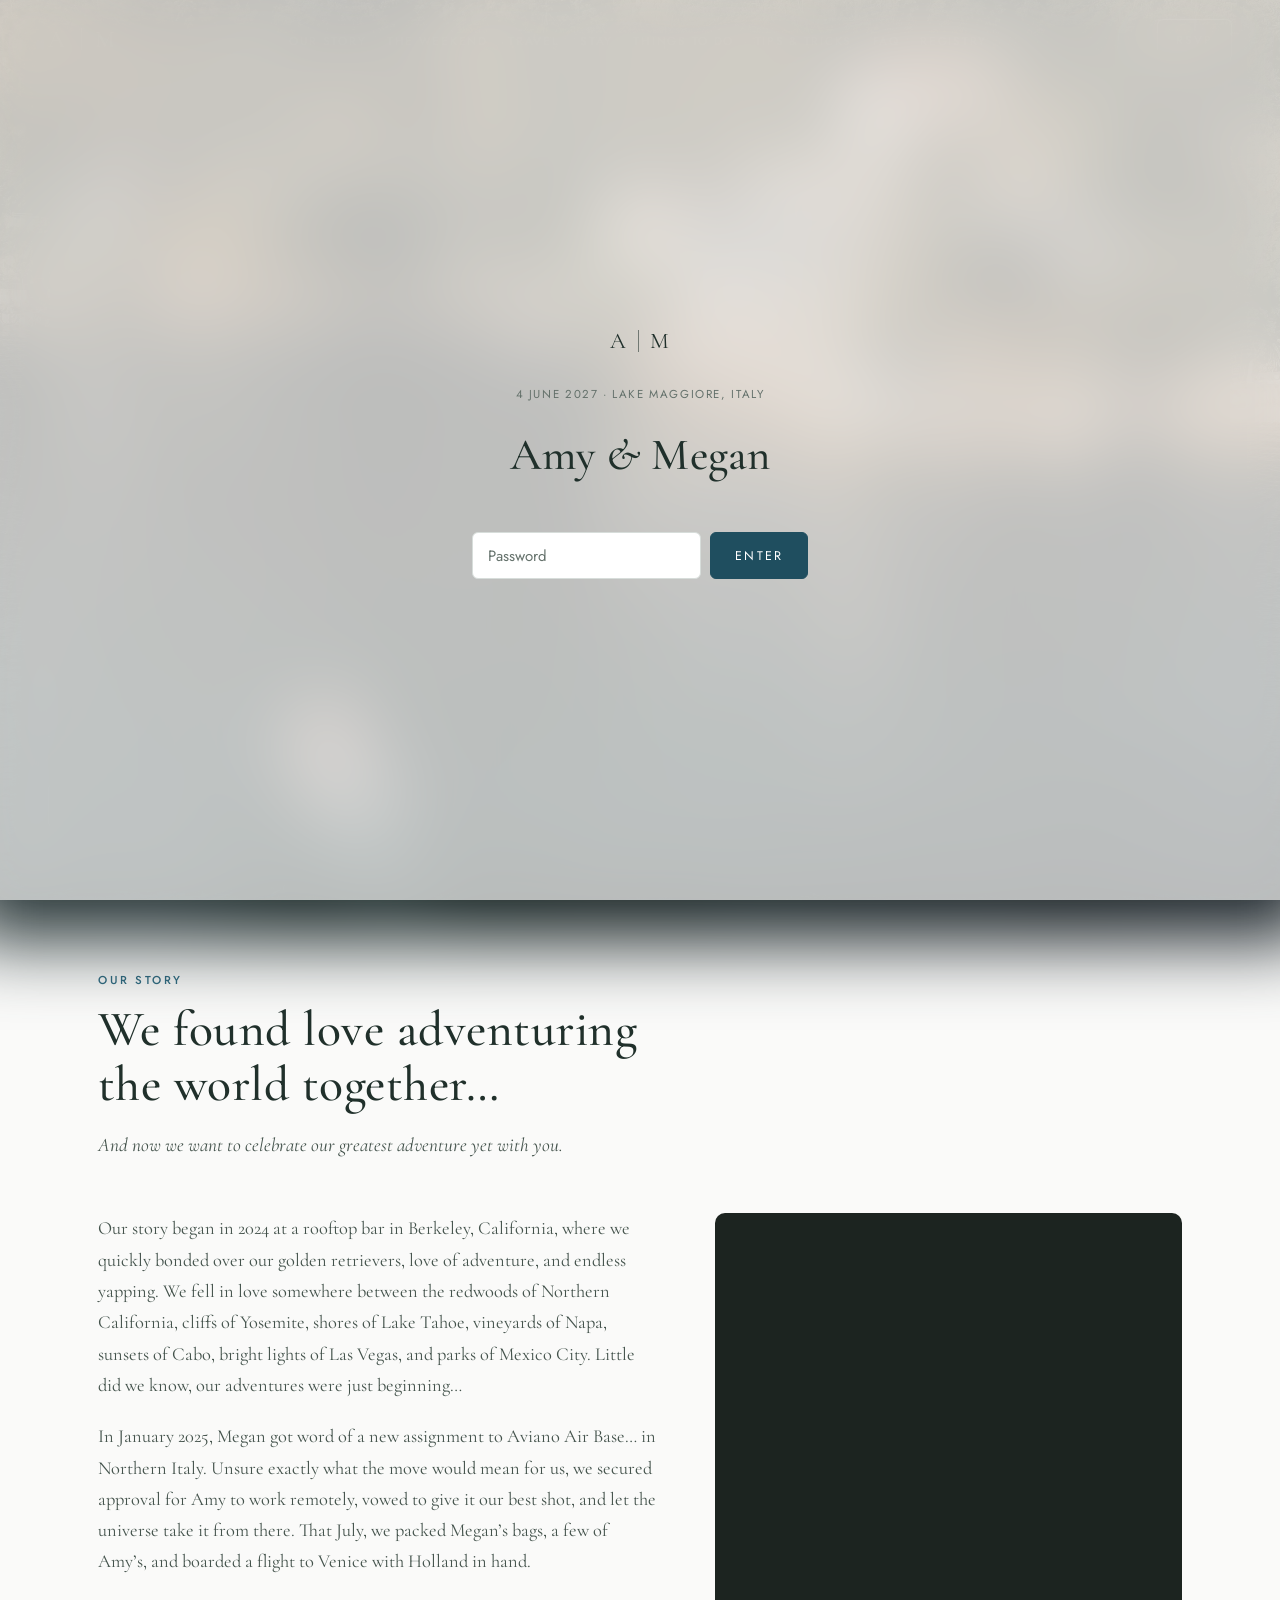
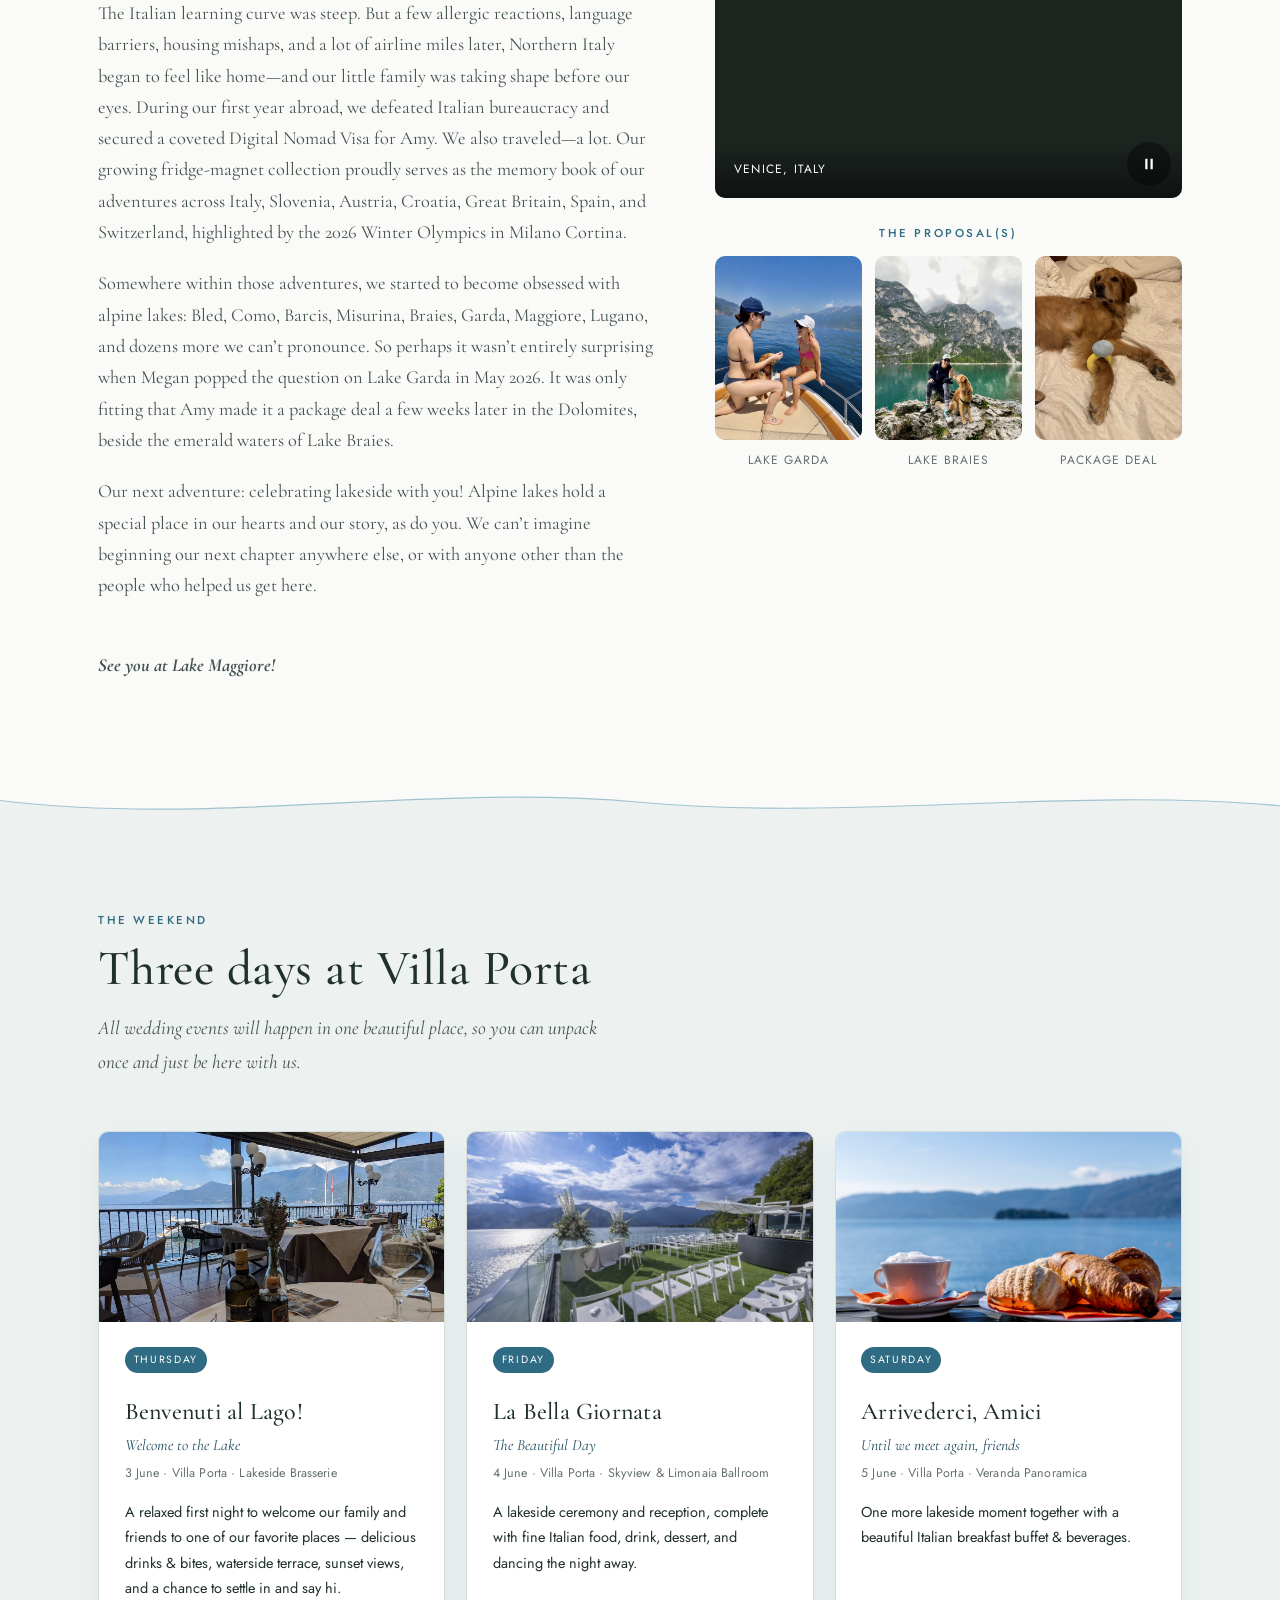
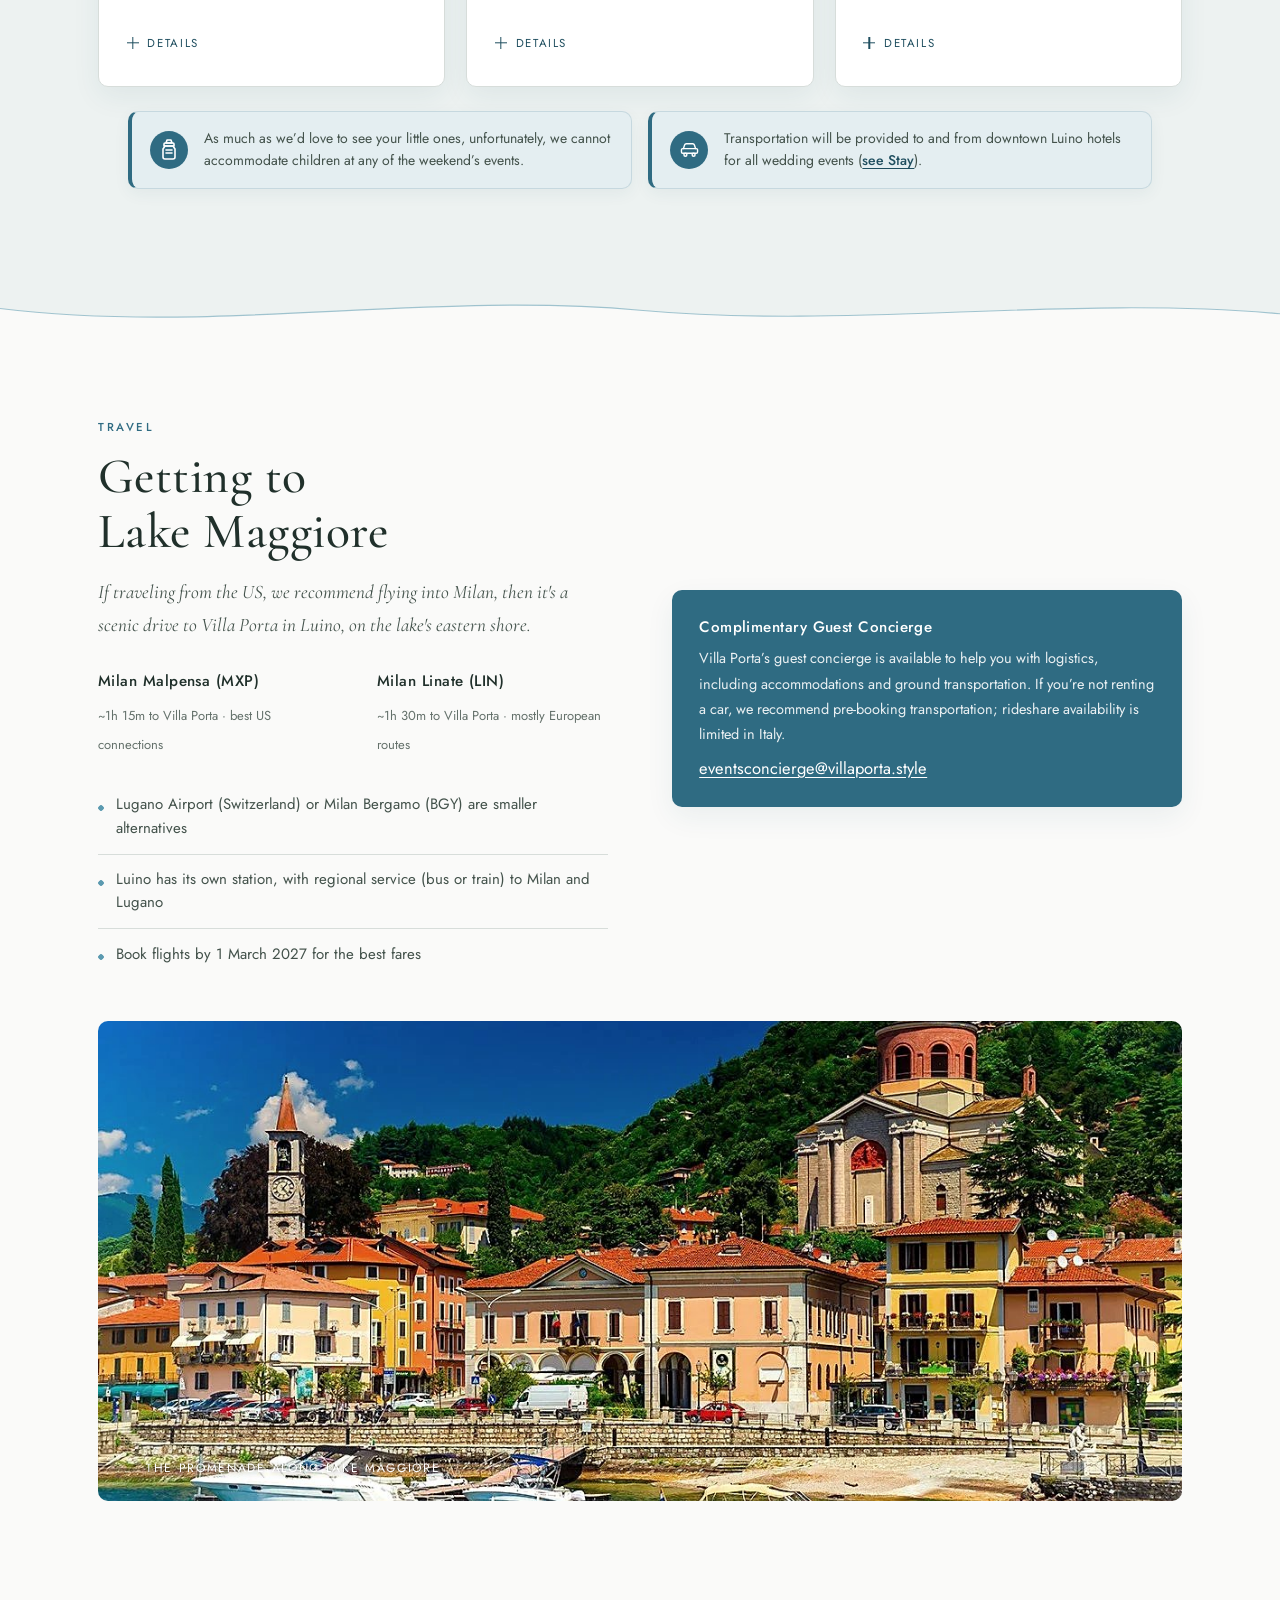
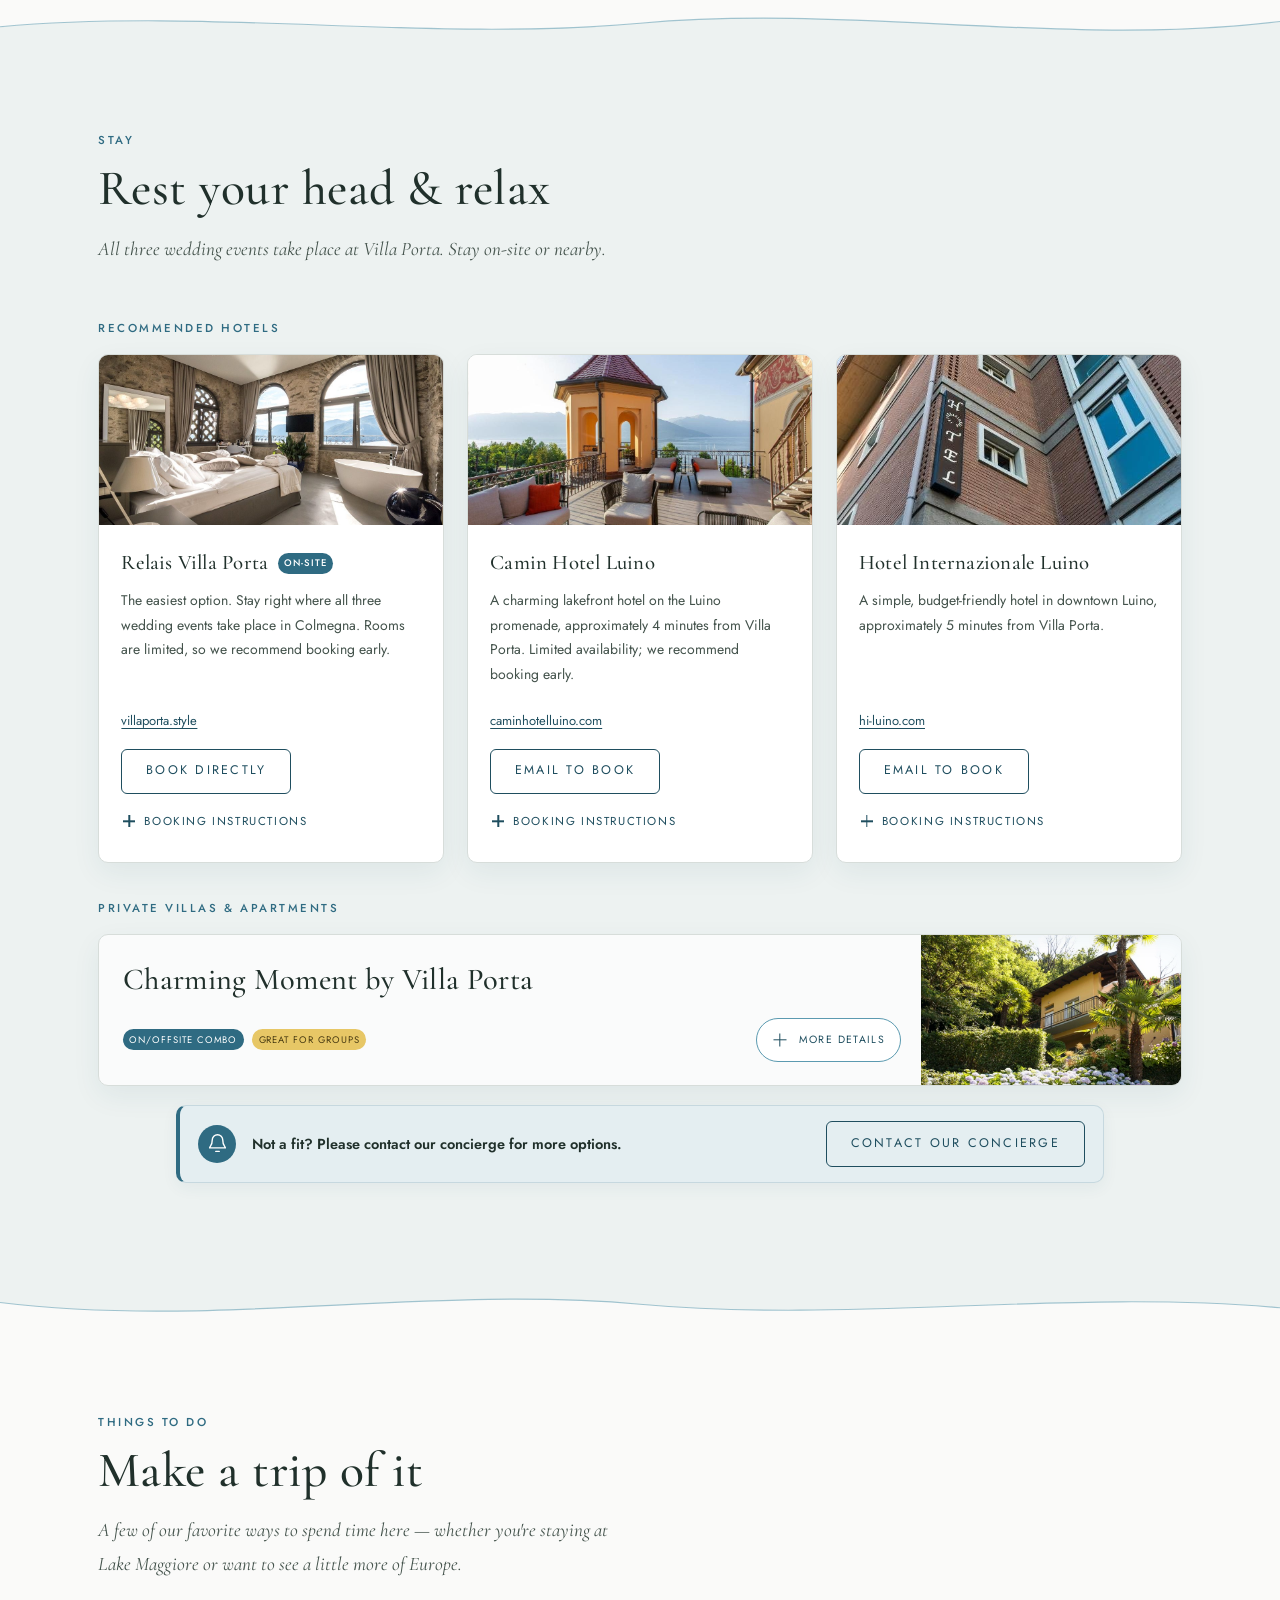
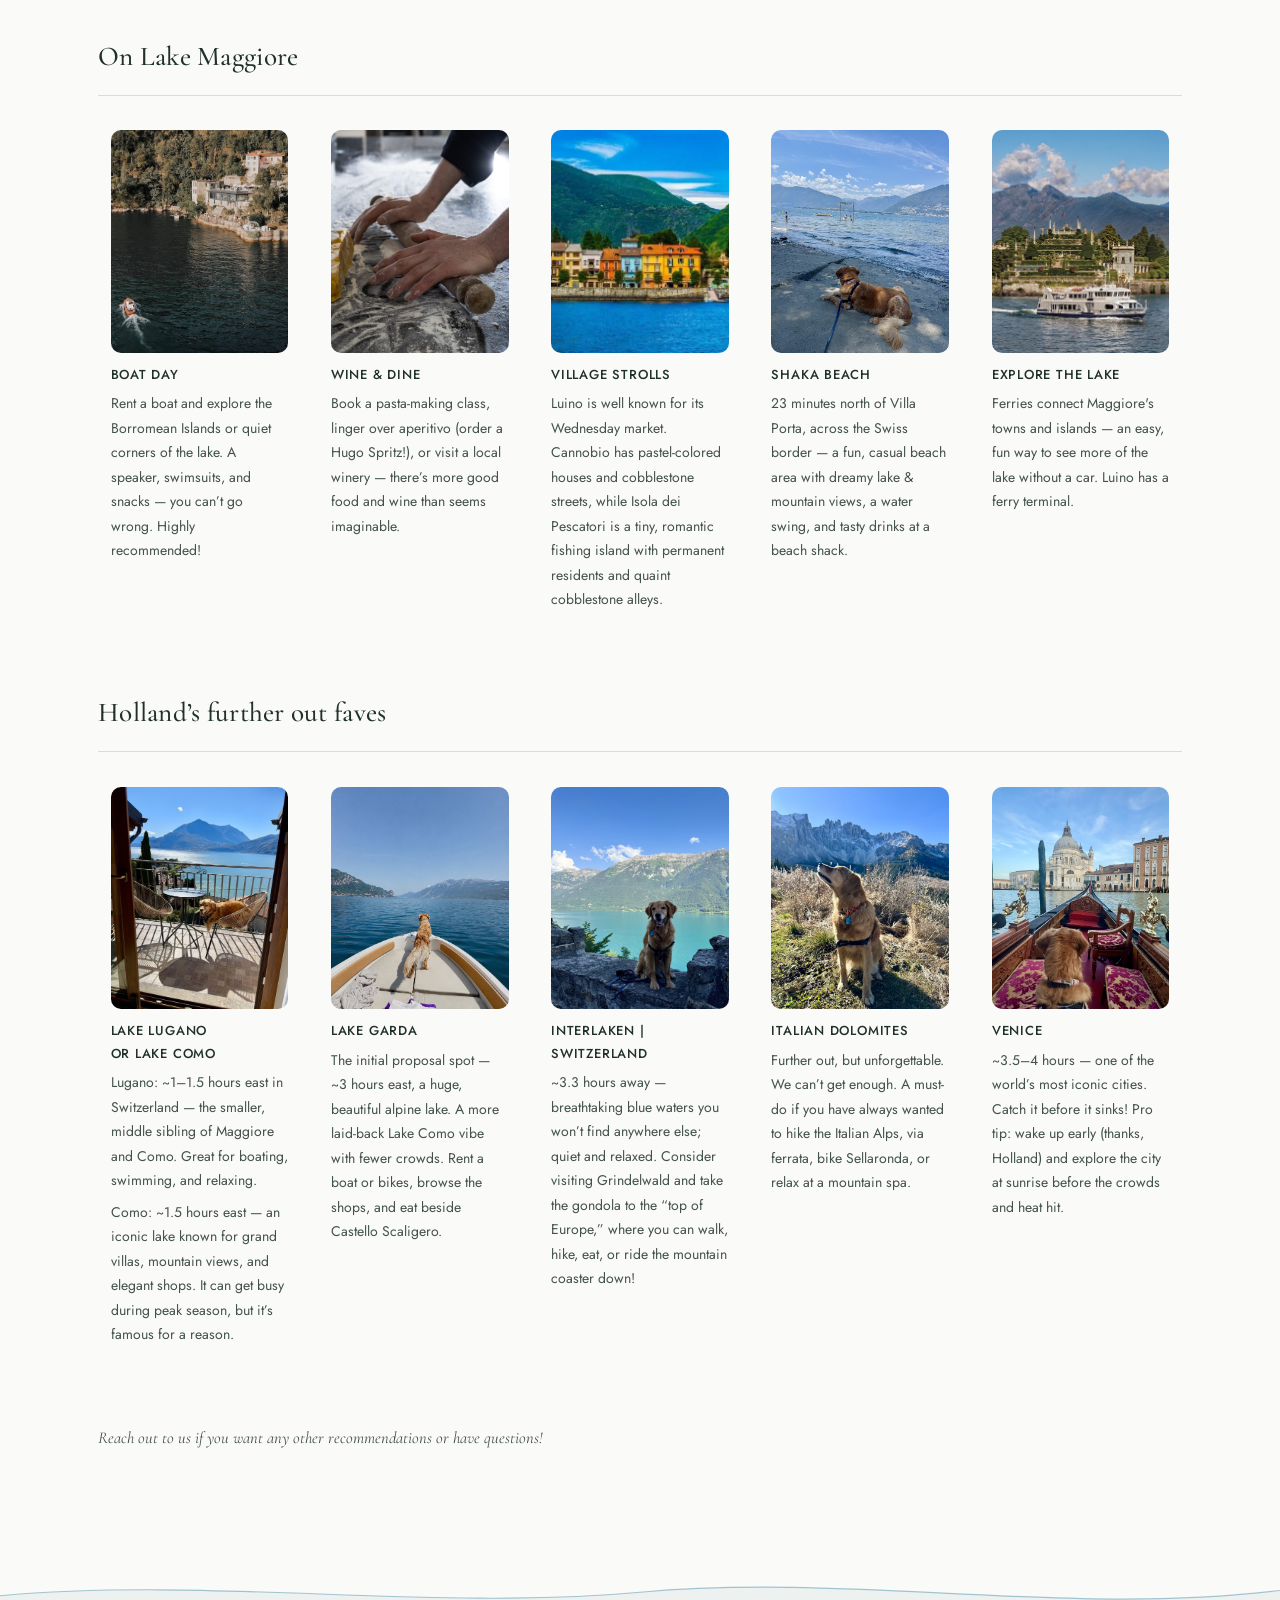
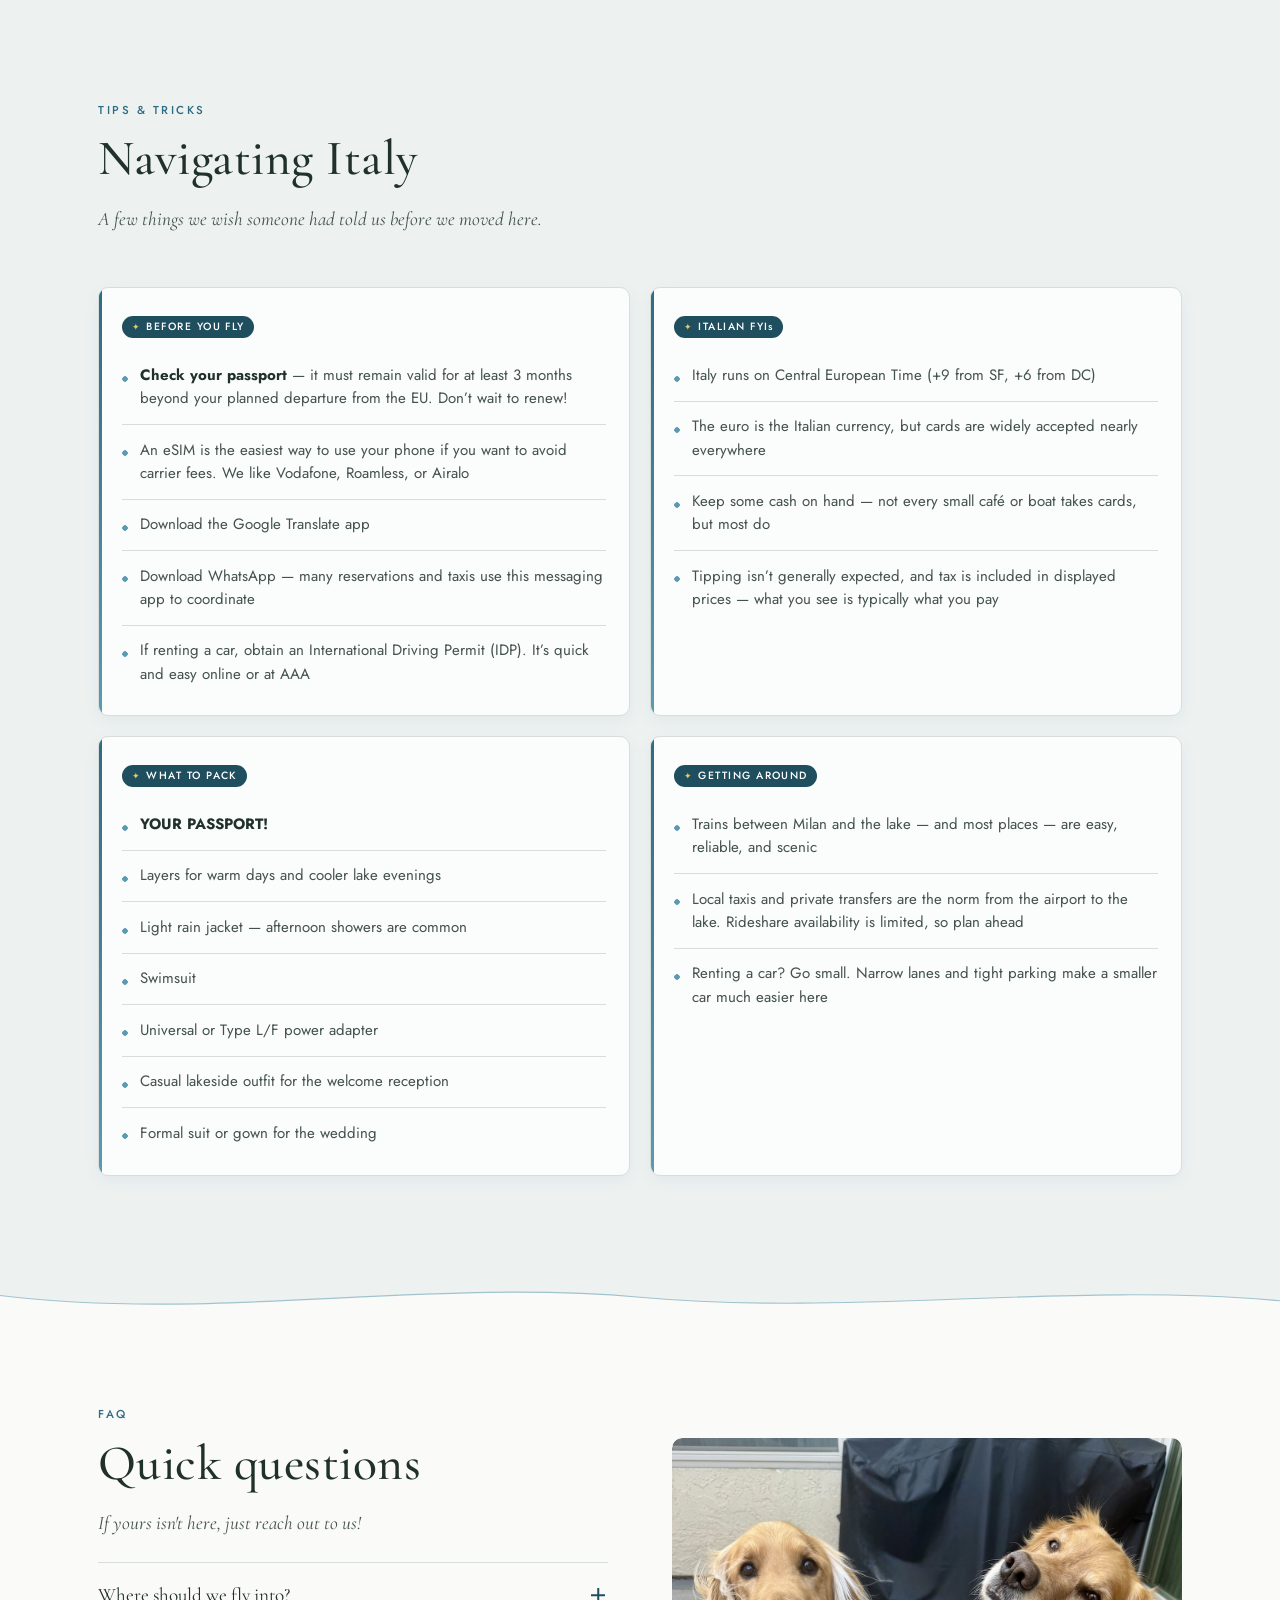
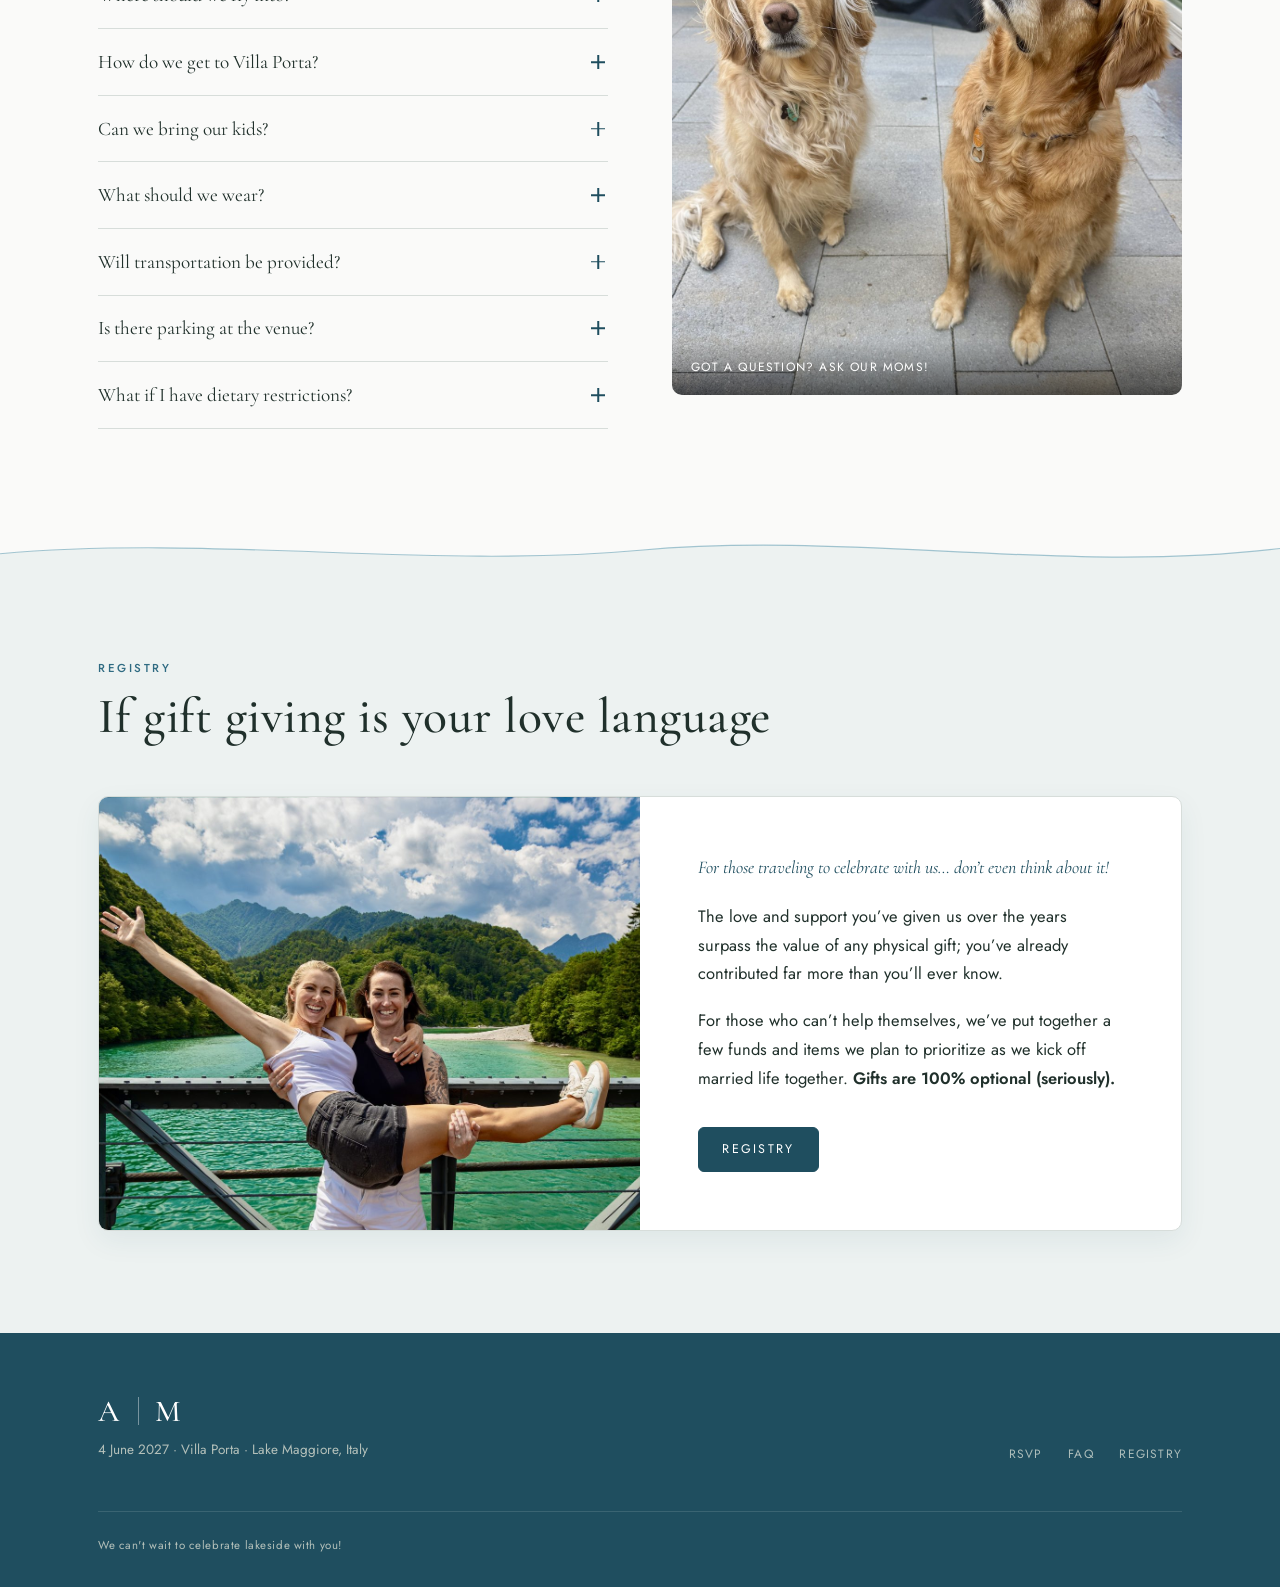
==== index.html @ 9b6d467b "Add imperial distance equivalents" ====
<!DOCTYPE html>
<html lang="en">
<head>
<meta charset="UTF-8">
<meta name="viewport" content="width=device-width, initial-scale=1.0">
<title>Amy &amp; Megan — 4 June 2027, Lake Maggiore</title>
<meta name="robots" content="noindex, nofollow">
<meta name="description" content="Join us for a weekend on Lake Maggiore as we get married at Villa Porta — 4 June 2027.">

<meta property="og:type" content="website">
<meta property="og:url" content="https://amyandmegan.com/">
<meta property="og:site_name" content="Amy &amp; Megan">
<meta property="og:title" content="4 June 2027 &middot; Lake Maggiore &middot; Amy &amp; Megan">
<meta property="og:description" content="Join us for a weekend on Lake Maggiore as we get married at Villa Porta — 4 June 2027.">
<meta property="og:image" content="https://amyandmegan.com/assets/images/og-share.jpg">
<meta property="og:image:width" content="1200">
<meta property="og:image:height" content="800">
<meta name="twitter:card" content="summary_large_image">
<meta name="twitter:title" content="4 June 2027 &middot; Lake Maggiore &middot; Amy &amp; Megan">
<meta name="twitter:description" content="Join us for a weekend on Lake Maggiore as we get married at Villa Porta — 4 June 2027.">
<meta name="twitter:image" content="https://amyandmegan.com/assets/images/og-share.jpg">

<link rel="stylesheet" href="css/style.css?v=20260815-1">
<link rel="icon" type="image/png" href="assets/images/favicon-32.png" sizes="32x32">
<link rel="icon" type="image/png" href="assets/images/favicon-16.png" sizes="16x16">
<link rel="apple-touch-icon" href="assets/images/apple-touch-icon.png">
<meta name="theme-color" content="#1F4E5F">
</head>
<body>

<div id="site-gate" class="site-gate">
  <div class="site-gate-bg"></div>
  <div class="site-gate-inner">
    <div class="site-gate-mark">A <span class="mark-bar"></span> M</div>
    <p class="site-gate-meta">4 June 2027 &middot; Lake Maggiore, Italy</p>
    <h1 class="site-gate-title">Amy <em>&amp;</em> Megan</h1>
    <form class="site-gate-form" id="gateForm">
      <div class="site-gate-inputrow">
        <label class="sr-only" for="gatePw">Password</label>
        <input type="password" id="gatePw" name="gatePw" placeholder="Password" autocomplete="current-password" aria-describedby="gateError" required>
        <button type="submit" class="btn solid">Enter</button>
      </div>
      <p class="site-gate-error" id="gateError" role="alert" hidden>That's not quite it &mdash; try again.</p>
    </form>
  </div>
</div>

<div class="mobile-desktop-note-backdrop" id="mobileDesktopNoteBackdrop" hidden>
  <aside class="mobile-desktop-note" id="mobileDesktopNote" role="dialog" aria-modal="true" aria-labelledby="mobileDesktopNoteTitle" hidden>
    <button type="button" class="mobile-desktop-note-close" aria-label="Dismiss desktop viewing suggestion">&times;</button>
    <span class="eyebrow mobile-note-eyebrow"><span>A little note</span><span class="mobile-note-sparkle" aria-hidden="true">&#10024;</span></span>
    <p class="mobile-desktop-note-title" id="mobileDesktopNoteTitle">PS: I look even better on a big screen.</p>
    <p>For the best layout visit me on desktop, but I work here too &#128522;</p>
  </aside>
</div>

<nav class="site-nav" inert aria-hidden="true">
  <a href="#top" class="nav-mark">A <span class="mark-bar"></span> M</a>
  <button type="button" class="nav-toggle" aria-label="Open menu" aria-expanded="false" aria-controls="site-navigation">
    <svg class="icon-menu" viewBox="0 0 24 24" fill="none" stroke="currentColor" stroke-width="1.4"><path d="M3 6h18M3 12h18M3 18h18"/></svg>
    <svg class="icon-close" viewBox="0 0 24 24" fill="none" stroke="currentColor" stroke-width="1.4"><path d="M5 5l14 14M19 5L5 19"/></svg>
  </button>
  <div class="nav-backdrop"></div>
  <ul class="nav-links" id="site-navigation">
    <li><a href="#story">Our story</a></li>
    <li><a href="#weekend">The weekend</a></li>
    <li><a href="#travel">Travel</a></li>
    <li><a href="#stay">Stay</a></li>
    <li><a href="#thingstodo">Things to do</a></li>
    <li><a href="#packing">Tips &amp; Tricks</a></li>
    <li><a href="#faq">FAQ</a></li>
    <li><a href="#registry">Registry</a></li>
  </ul>
  <div class="nav-cta">
    <a href="rsvp.html" class="btn solid">RSVP</a>
  </div>
</nav>

<main inert aria-hidden="true">

<!-- ============ HERO ============ -->
<section id="top" class="hero">
  <div class="hero-bg"></div>
  <div class="hero-inner">
    <p class="hero-meta">4 June 2027 &middot; Villa Porta &middot; Lake Maggiore, Italy</p>
    <h1 class="hero-names" tabindex="-1">Amy <em>&amp;</em> Megan</h1>
    <a href="rsvp.html" class="btn on-dark">RSVP</a>
  </div>
</section>

<!-- ============ OUR STORY ============ -->
<section id="story" class="section-pad">
  <div class="wrap">
    <div class="section-head reveal">
      <span class="eyebrow">Our story</span>
      <h2>We found love adventuring the world together&hellip;</h2>
      <p class="lede">And now we want to celebrate our greatest adventure yet with you.</p>
    </div>

    <div class="story-layout">
      <div class="reveal story-text">
        <p>Our story began in 2024 at a rooftop bar in Berkeley, California, where we quickly bonded over our golden retrievers, love of adventure, and endless yapping. We fell in love somewhere between the redwoods of Northern California, cliffs of Yosemite, shores of Lake Tahoe, vineyards of Napa, sunsets of Cabo, bright lights of Las Vegas, and parks of Mexico City. Little did we know, our adventures were just beginning&hellip;</p>

        <p>In January 2025, Megan got word of a new assignment to Aviano Air Base&hellip; in Northern Italy. Unsure exactly what the move would mean for us, we secured approval for Amy to work remotely, vowed to give it our best shot, and let the universe take it from there. That July, we packed Megan&rsquo;s bags, a few of Amy&rsquo;s, and boarded a flight to Venice with Holland in hand.</p>

        <p>The Italian learning curve was steep. But a few allergic reactions, language barriers, housing mishaps, and a lot of airline miles later, Northern Italy began to feel like home&mdash;and our little family was taking shape before our eyes. During our first year abroad, we defeated Italian bureaucracy and secured a coveted Digital Nomad Visa for Amy. We also traveled&mdash;a lot. Our growing fridge-magnet collection proudly serves as the memory book of our adventures across Italy, Slovenia, Austria, Croatia, Great Britain, Spain, and Switzerland, highlighted by the 2026 Winter Olympics in Milano Cortina.</p>

        <p>Somewhere within those adventures, we started to become obsessed with alpine lakes: Bled, Como, Barcis, Misurina, Braies, Garda, Maggiore, Lugano, and dozens more we can&rsquo;t pronounce. So perhaps it wasn&rsquo;t entirely surprising when Megan popped the question on Lake Garda in May 2026. It was only fitting that Amy made it a package deal a few weeks later in the Dolomites, beside the emerald waters of Lake Braies.</p>

        <p>Our next adventure: celebrating lakeside with you! Alpine lakes hold a special place in our hearts and our story, as do you. We can&rsquo;t imagine beginning our next chapter anywhere else, or with anyone other than the people who helped us get here.</p>

        <p class="story-closing"><em>See you at Lake Maggiore!</em></p>
      </div>

      <div class="story-visual">
        <div class="story-carousel reveal" role="region" aria-roledescription="carousel" aria-label="Photos of Amy and Megan's travels together">
          <div class="story-carousel-track">
          <img src="assets/images/travel/travel-berkeley.jpg" width="1000" height="1332" data-caption="Berkeley, CA" alt="Amy and Megan in Berkeley, California" loading="lazy" decoding="async">
          <img src="assets/images/travel/travel-sf.jpg" width="1000" height="1333" data-caption="San Francisco, CA" alt="Amy and Megan in San Francisco, California" loading="lazy" decoding="async">
          <img src="assets/images/travel/travel-marin.jpg" width="1000" height="1333" data-caption="Marin, CA" alt="Amy and Megan in Marin, California" loading="lazy" decoding="async">
          <img src="assets/images/travel/travel-marin2.jpg" width="1037" height="1600" data-caption="Marin, CA" alt="Amy and Megan in Marin, California" loading="lazy" decoding="async">
          <img class="show-full" src="assets/images/travel/travel-napa.jpg" width="1000" height="750" data-caption="Napa, CA" alt="Amy and Megan in Napa, California" loading="lazy" decoding="async">
          <img src="assets/images/travel/travel-wrights1.jpg" width="1000" height="1333" data-caption="Wrights Lake, CA" alt="Amy and Megan at Wrights Lake, California" loading="lazy" decoding="async">
          <img src="assets/images/travel/travel-wrights2.jpg" width="1000" height="1332" data-caption="Wrights Lake, CA" alt="Amy and Megan at Wrights Lake, California" loading="lazy" decoding="async">
          <img src="assets/images/travel/travel-wrights3.jpg" width="1000" height="1332" data-caption="Wrights Lake, CA" alt="Amy and Megan hiking at Wrights Lake, California" loading="lazy" decoding="async">
          <img src="assets/images/travel/travel-yosemite.jpg" width="1000" height="1333" data-caption="Yosemite National Park" alt="Amy and Megan at Yosemite National Park" loading="lazy" decoding="async">
          <img src="assets/images/travel/travel-yosemite-dogs.jpg" width="1000" height="1333" data-caption="Yosemite National Park" alt="Amy and Megan with the dogs at Yosemite National Park" loading="lazy" decoding="async">
          <img src="assets/images/travel/travel-hounds.jpg" width="1000" height="1333" data-caption="Home, with the hounds" alt="Holland and a second golden retriever together" loading="lazy" decoding="async">
          <img src="assets/images/travel/travel-vegas.jpg" width="1000" height="1333" data-caption="Las Vegas, NV" alt="Amy and Megan in Las Vegas, Nevada" loading="lazy" decoding="async">
          <img src="assets/images/travel/travel-cabo1.jpg" width="1000" height="1333" data-caption="Cabo, Mexico" alt="Amy and Megan in Cabo, Mexico" loading="lazy" decoding="async">
          <img src="assets/images/travel/travel-cabo2.jpg" width="1000" height="1333" data-caption="Cabo, Mexico" alt="Amy and Megan in Cabo, Mexico" loading="lazy" decoding="async">
          <img src="assets/images/travel/travel-mexico-waterfall.jpg" width="1000" height="1333" data-caption="Mexico" alt="Amy and Megan at a waterfall hike in Mexico" loading="lazy" decoding="async">
          <img src="assets/images/travel/travel-going-away.jpg" width="1000" height="1333" data-caption="Bay Area, CA" alt="Megan's going away party before the move to Italy, 2025" loading="lazy" decoding="async">
          <img src="assets/images/travel/travel-haleakala.jpg" width="1000" height="750" data-caption="Haleakala, Maui" alt="Amy and Megan at Haleakala National Park, Maui" loading="lazy" decoding="async">
          <img src="assets/images/travel/travel-maui.jpg" width="1000" height="1333" data-caption="Maui, Hawaii" alt="Amy and Megan in Maui, Hawaii" loading="lazy" decoding="async">
          <img src="assets/images/travel/trio-maui-sunset.jpg" width="1000" height="750" data-caption="Maui, Hawaii" alt="Amy and Megan embracing at sunset in Maui, Hawaii" loading="lazy" decoding="async">
          <img src="assets/images/travel/travel-trieste.jpg" width="1000" height="1333" data-caption="Trieste, Italy" alt="Amy and Megan in Trieste, Italy" loading="lazy" decoding="async">
          <img src="assets/images/travel/travel-milan.jpg" width="1000" height="1333" data-caption="Milan, Italy" alt="Amy and Megan in Milan, Italy" loading="lazy" decoding="async">
          <img src="assets/images/travel/travel-duomo.jpg" width="1000" height="1333" data-caption="Milan, Italy" alt="Amy and Megan at the Duomo in Milan, Italy" loading="lazy" decoding="async">
          <img src="assets/images/travel/travel-olympics.jpg" width="1000" height="1333" data-caption="Milan, Italy" alt="Amy and Megan at the 2026 Winter Olympics in Milan, Italy" loading="lazy" decoding="async">
          <img src="assets/images/travel/travel-cortina.jpg" width="1000" height="750" data-caption="Cortina, Italy" alt="Amy and Megan in Cortina, Italy" loading="lazy" decoding="async">
          <img src="assets/images/travel/travel-corvara.jpg" width="1000" height="750" data-caption="Corvara, Italy" alt="Amy and Megan in Corvara, Italy" loading="lazy" decoding="async">
          <img src="assets/images/travel/travel-dolomites-ferrata.jpg" width="1000" height="1333" data-caption="The Dolomites, Italy" alt="Amy and Megan on a via ferrata in the Dolomites" loading="lazy" decoding="async">
          <img src="assets/images/travel/travel-dolomites-spa.jpg" width="1000" height="1332" data-caption="The Dolomites, Italy" alt="Amy and Megan at a mountain spa day in the Dolomites" loading="lazy" decoding="async">
          <img src="assets/images/travel/travel-braies-scenery.jpg" width="1000" height="1333" data-caption="Lago di Braies, Italy" alt="The turquoise waters of Lago di Braies, Italy" loading="lazy" decoding="async">
          <img src="assets/images/travel/travel-braies.jpg" width="1000" height="1332" data-caption="Lago di Braies, Italy" alt="Amy and Megan at Lago di Braies, Italy" loading="lazy" decoding="async">
          <img src="assets/images/travel/travel-como1.jpg" width="1000" height="1333" data-caption="Lake Como, Italy" alt="Amy and Megan at Lake Como, Italy" loading="lazy" decoding="async">
          <img src="assets/images/travel/travel-como2.jpg" width="1000" height="1333" data-caption="Lake Como, Italy" alt="Amy and Megan at Lake Como, Italy" loading="lazy" decoding="async">
          <img src="assets/images/travel/travel-barcis.jpg" width="1000" height="1333" data-caption="Lago di Barcis, Italy" alt="Amy and Megan at Lago di Barcis, Italy" loading="lazy" decoding="async">
          <img src="assets/images/travel/travel-bled.jpg" width="1000" height="1333" data-caption="Lake Bled, Slovenia" alt="Amy and Megan at Lake Bled, Slovenia" loading="lazy" decoding="async">
          <img src="assets/images/travel/travel-venice1.jpg" width="1000" height="1332" data-caption="Venice, Italy" alt="Amy and Megan in Venice, Italy" loading="lazy" decoding="async">
          <img src="assets/images/travel/travel-venice-gondola.jpg" width="1000" height="1333" data-caption="Venice, Italy" alt="Amy and Megan on a gondola in Venice, Italy" loading="lazy" decoding="async">
          <img src="assets/images/travel/travel-florence.jpg" width="1000" height="1333" data-caption="Florence, Italy" alt="Amy and Megan in Florence, Italy" loading="lazy" decoding="async">
          <img src="assets/images/travel/travel-trevi1.jpg" width="1000" height="1333" data-caption="Rome, Italy" alt="Amy and Megan at the Trevi Fountain, Rome" loading="lazy" decoding="async">
          <img src="assets/images/travel/travel-trevi2.jpg" width="1000" height="1333" data-caption="Rome, Italy" alt="Amy and Megan at the Trevi Fountain, Rome" loading="lazy" decoding="async">
          <img src="assets/images/travel/travel-pordenone.jpg" width="1000" height="1333" data-caption="Pordenone, Italy" alt="Amy and Megan in Pordenone, Italy" loading="lazy" decoding="async">
          <img src="assets/images/travel/travel-oxford.jpg" width="1000" height="1333" data-caption="Oxford, United Kingdom" alt="Amy and Megan in Oxford, United Kingdom" loading="lazy" decoding="async">
          <img src="assets/images/travel/travel-salzburg.jpg" width="1000" height="1333" data-caption="Salzburg, Austria" alt="Amy and Megan in Salzburg, Austria" loading="lazy" decoding="async">
          <img src="assets/images/travel/travel-rovinj.jpg" width="1000" height="1333" data-caption="Rovinj, Croatia" alt="Amy and Megan in Rovinj, Croatia" loading="lazy" decoding="async">
          <img src="assets/images/travel/travel-barcelona.jpg" width="1000" height="1333" data-caption="Barcelona, Spain" alt="Amy and Megan in Barcelona, Spain" loading="lazy" decoding="async">
          <img src="assets/images/travel/travel-sagrada-familia.jpg" width="1000" height="1333" data-caption="Barcelona, Spain" alt="Amy and Megan at La Sagrada Familia, Barcelona" loading="lazy" decoding="async">
          <img src="assets/images/travel/travel-grindelwald.jpg" width="1000" height="1333" data-caption="Grindelwald, Switzerland" alt="Amy and Megan in Grindelwald, Switzerland" loading="lazy" decoding="async">
          <img src="assets/images/travel/travel-interlaken.jpg" width="1000" height="1333" data-caption="Interlaken, Switzerland" alt="Holland at Interlaken, Switzerland" loading="lazy" decoding="async">
          <img src="assets/images/travel/travel-castello-bevilaqua.jpg" width="1000" height="1333" data-caption="Castello Bevilacqua, Italy" alt="Amy and Megan at Castello Bevilacqua, Italy" loading="lazy" decoding="async">
          </div>
          <div class="story-carousel-caption"></div>
          <button type="button" class="story-carousel-arrow prev" aria-label="Previous photo">
            <svg viewBox="0 0 24 24" fill="none" stroke="currentColor" stroke-width="2"><path d="M15 18l-6-6 6-6"/></svg>
          </button>
          <button type="button" class="story-carousel-arrow next" aria-label="Next photo">
            <svg viewBox="0 0 24 24" fill="none" stroke="currentColor" stroke-width="2"><path d="M9 18l6-6-6-6"/></svg>
          </button>
          <button type="button" class="story-carousel-pause" aria-label="Pause photo rotation" aria-pressed="false">
            <svg class="icon-pause" viewBox="0 0 24 24" fill="currentColor" aria-hidden="true"><path d="M7 5h3v14H7zM14 5h3v14h-3z"/></svg>
            <svg class="icon-play" viewBox="0 0 24 24" fill="currentColor" aria-hidden="true"><path d="M8 5v14l11-7z"/></svg>
          </button>
        </div>

        <p class="eyebrow trio-label">The Proposal(s)</p>
        <div class="story-trio reveal">
          <figure>
            <img src="assets/images/travel/trio-garda-new.jpg" width="1000" height="1396" alt="Amy and Megan laughing on a boat on Lake Garda with Holland" loading="lazy" decoding="async">
            <figcaption>Lake Garda</figcaption>
          </figure>
          <figure>
            <img src="assets/images/travel/trio-braies-engagement.jpg" width="1000" height="1333" alt="Amy waving with her engagement ring and Holland at Lago di Braies, Italy" loading="lazy" decoding="async">
            <figcaption>Lake Braies</figcaption>
          </figure>
          <figure>
            <img src="assets/images/travel/trio-holland-ring.jpg" width="1000" height="1333" alt="Holland the golden retriever with a plush ring toy" loading="lazy" decoding="async">
            <figcaption>Package Deal</figcaption>
          </figure>
        </div>
      </div>
    </div>
  </div>
</section>

<div class="ripple" style="background:var(--bg-a);" aria-hidden="true">
  <svg viewBox="0 0 1440 64" preserveAspectRatio="none">
    <path class="wave-fill" d="M0,20 C240,50 480,0 720,22 C960,44 1200,4 1440,26 L1440,64 L0,64 Z"/>
    <path d="M0,20 C240,50 480,0 720,22 C960,44 1200,4 1440,26" fill="none" stroke="#5B9AB0" stroke-width="1.4" opacity=".55"/>
  </svg>
</div>

<!-- ============ THE WEEKEND ============ -->
<section id="weekend" class="section-pad alt-bg">
  <div class="wrap">
    <div class="section-head reveal">
      <span class="eyebrow">The weekend</span>
      <h2>Three days at Villa Porta</h2>
      <p class="lede">All wedding events will happen in one beautiful place, so you can unpack once and just be here with us.</p>
    </div>

    <div class="schedule reveal">
      <div class="schedule-item">
        <img class="schedule-thumb" style="object-position:center 45%;" src="assets/images/brasserie2.jpg" width="1360" height="1020" alt="The Lakeside Brasserie terrace at Villa Porta, overlooking the water" loading="lazy" decoding="async">
        <div class="schedule-body">
        <span class="schedule-day">Thursday</span>
        <h3 lang="it">Benvenuti al Lago!</h3>
        <span class="schedule-translation">Welcome to the Lake</span>
        <span class="when">3 June &middot; Villa Porta &middot; Lakeside Brasserie</span>
        <p>A relaxed first night to welcome our family and friends to one of our favorite places &mdash; delicious drinks &amp; bites, waterside terrace, sunset views, and a chance to settle in and say hi.</p>
        <button type="button" class="schedule-more"><span class="plus"></span> Details</button>
        <div class="schedule-detail">
          <div class="schedule-detail-inner">
            <dl>
              <dt>Attire</dt>
              <dd>Casual lakeside attire &mdash; sundresses, shorts, sandals, linens, polos, nothing too formal.</dd>
              <dt>Time</dt>
              <dd>7:00 PM</dd>
              <dt>Good to know</dt>
              <dd>Bring a light layer; it can cool off over the water in the evening.</dd>
            </dl>
          </div>
        </div>
        </div>
      </div>
      <div class="schedule-item">
        <img class="schedule-thumb" style="object-position:center 38%;" src="assets/images/cerimonia2.jpg" width="1800" height="1200" alt="The ceremony terrace at Villa Porta, set up with white chairs overlooking Lake Maggiore" loading="lazy" decoding="async">
        <div class="schedule-body">
        <span class="schedule-day">Friday</span>
        <h3 lang="it">La Bella Giornata</h3>
        <span class="schedule-translation">The Beautiful Day</span>
        <span class="when">4 June &middot; Villa Porta &middot; Skyview &amp; Limonaia Ballroom</span>
        <p>A lakeside ceremony and reception, complete with fine Italian food, drink, dessert, and dancing the night away.</p>
        <button type="button" class="schedule-more"><span class="plus"></span> Details</button>
        <div class="schedule-detail">
          <div class="schedule-detail-inner">
            <dl>
              <dt>Attire</dt>
              <dd>Formal: navy or black suits, or long dresses in any color.</dd>
              <dt>Order of the day</dt>
              <dd>Ceremony &middot; Grand Welcome Aperitif &middot; Seated Dinner &middot; Cake &amp; Toast &middot; Dancing</dd>
              <dt>Ceremony time</dt>
              <dd>TBD</dd>
            </dl>
          </div>
        </div>
        </div>
      </div>
      <div class="schedule-item">
        <img class="schedule-thumb" src="assets/images/brunch-coffee-lake.jpg" width="1600" height="1066" alt="Coffee and Italian pastries overlooking Lake Maggiore" loading="lazy" decoding="async">
        <div class="schedule-body">
        <span class="schedule-day">Saturday</span>
        <h3 lang="it">Arrivederci, Amici</h3>
        <span class="schedule-translation">Until we meet again, friends</span>
        <span class="when">5 June &middot; Villa Porta &middot; Veranda Panoramica</span>
        <p>One more lakeside moment together with a beautiful Italian breakfast buffet &amp; beverages.</p>
        <button type="button" class="schedule-more"><span class="plus"></span> Details</button>
        <div class="schedule-detail">
          <div class="schedule-detail-inner">
            <dl>
              <dt>Attire</dt>
              <dd>Formal: dark suit, ankle-floor length dress or jumpsuit (any color).</dd>
              <dt>Time</dt>
              <dd>10:00 AM to 12:00 PM</dd>
            </dl>
          </div>
        </div>
        </div>
      </div>
    </div>

    <div class="weekend-callout-grid reveal">
      <aside class="info-callout with-icon">
        <div class="icon" aria-hidden="true">
          <svg class="baby-bottle" viewBox="0 0 24 24" fill="none" stroke="currentColor" stroke-width="1.6" stroke-linecap="round" stroke-linejoin="round"><path d="M10 2h4l1 3H9l1-3Z"/><path d="M8 5h8a1 1 0 0 1 1 1v2H7V6a1 1 0 0 1 1-1Z"/><path d="M8 8h8l2 3v8a2 2 0 0 1-2 2H8a2 2 0 0 1-2-2v-8l2-3Z"/><path d="M9 12h6M9 15h6"/></svg>
        </div>
        <div class="info-callout-copy">
          <p>As much as we&rsquo;d love to see your little ones, unfortunately, we cannot accommodate children at any of the weekend&rsquo;s events.</p>
        </div>
      </aside>

      <aside class="info-callout with-icon">
        <div class="icon" aria-hidden="true">
          <svg viewBox="0 0 24 24" fill="none" stroke="currentColor" stroke-width="1.6" stroke-linecap="round" stroke-linejoin="round"><path d="M5 11l1.4-4.2A2 2 0 0 1 8.3 5.4h7.4a2 2 0 0 1 1.9 1.4L19 11"/><rect x="2.8" y="11" width="18.4" height="5.2" rx="1.4"/><circle cx="7.3" cy="18" r="1.7"/><circle cx="16.7" cy="18" r="1.7"/></svg>
        </div>
        <div class="info-callout-copy">
          <p>Transportation will be provided to and from downtown Luino hotels for all wedding events (<a href="#stay">see Stay</a>).</p>
        </div>
      </aside>
    </div>
  </div>
</section>

<div class="ripple to-a" style="background:var(--bg-b);" aria-hidden="true">
  <svg viewBox="0 0 1440 64" preserveAspectRatio="none">
    <path class="wave-fill" d="M0,20 C240,50 480,0 720,22 C960,44 1200,4 1440,26 L1440,64 L0,64 Z"/>
    <path d="M0,20 C240,50 480,0 720,22 C960,44 1200,4 1440,26" fill="none" stroke="#5B9AB0" stroke-width="1.4" opacity=".55"/>
  </svg>
</div>

<!-- ============ TRAVEL ============ -->
<section id="travel" class="section-pad">
  <div class="wrap">
    <div class="split">
      <div class="reveal">
        <span class="eyebrow">Travel</span>
        <h2>Getting to Lake Maggiore</h2>
        <p class="lede">If traveling from the US, we recommend flying into Milan, then it's a scenic drive to Villa Porta in Luino, on the lake's eastern shore.</p>

        <div class="info-grid" style="margin-top:1.6rem;">
          <div class="info-block">
            <h3>Milan Malpensa (MXP)</h3>
            <span class="sub">~1h 15m to Villa Porta &middot; best US connections</span>
          </div>
          <div class="info-block">
            <h3>Milan Linate (LIN)</h3>
            <span class="sub">~1h 30m to Villa Porta &middot; mostly European routes</span>
          </div>
        </div>

        <ul class="tip-list" style="margin-top:1.4rem;">
          <li>Lugano Airport (Switzerland) or Milan Bergamo (BGY) are smaller alternatives</li>
          <li>Luino has its own station, with regional service (bus or train) to Milan and Lugano</li>
          <li>Book flights by 1 March 2027 for the best fares</li>
        </ul>
      </div>
      <div class="reveal">
        <div class="concierge-card" style="margin-top:0;">
          <h3>Complimentary Guest Concierge</h3>
          <p>Villa Porta&rsquo;s guest concierge is available to help you with logistics, including accommodations and ground transportation. If you&rsquo;re not renting a car, we recommend pre-booking transportation; rideshare availability is limited in Italy.</p>
          <a href="mailto:eventsconcierge@villaporta.style">eventsconcierge@villaporta.style</a>
        </div>
      </div>
    </div>

    <div class="band reveal" style="background-image:url('assets/images/maggiore-promenade.jpg'); margin-top:2.6rem;">
      <span class="band-caption">The promenade along Lake Maggiore</span>
    </div>
  </div>
</section>

<div class="ripple" style="background:var(--bg-a);" aria-hidden="true">
  <svg viewBox="0 0 1440 64" preserveAspectRatio="none">
    <path class="wave-fill" d="M0,26 C240,4 480,44 720,22 C960,0 1200,50 1440,20 L1440,64 L0,64 Z"/>
    <path d="M0,26 C240,4 480,44 720,22 C960,0 1200,50 1440,20" fill="none" stroke="#5B9AB0" stroke-width="1.4" opacity=".55"/>
  </svg>
</div>

<!-- ============ STAY ============ -->
<section id="stay" class="section-pad alt-bg">
  <div class="wrap">
    <div class="section-head reveal">
      <span class="eyebrow">Stay</span>
      <h2>Rest your head &amp; relax</h2>
      <p class="lede">All three wedding events take place at Villa Porta. Stay on-site or nearby.</p>
    </div>

    <div class="stay-subhead reveal">
      <span class="eyebrow">Recommended hotels</span>
    </div>

    <div class="hotel-list reveal">
      <div class="hotel-card">
        <div class="hotel-photo" style="background-image:url('assets/images/stay-suite.jpg');"></div>
        <div class="hotel-body">
          <h3>Relais Villa Porta <span class="hotel-tag">On-site</span></h3>
          <p class="hotel-meta">The easiest option. Stay right where all three wedding events take place in Colmegna. Rooms are limited, so we recommend booking early.</p>
          <div class="hotel-actions">
            <a href="https://www.villaporta.style" target="_blank" rel="noopener" class="hotel-site-link">villaporta.style</a>
            <a href="https://www.simplebooking.it/ibe2/hotel/2796?lang=EN&amp;cur=EUR" target="_blank" rel="noopener" class="btn">Book directly</a>
          </div>
          <button type="button" class="hotel-more"><span class="plus"></span> Booking Instructions</button>
          <div class="hotel-detail">
            <div class="hotel-detail-inner">
              <p><strong>Booking Code</strong>: wedding Czyz&amp;Haley</p>
              <ul>
                <li>Special rate applicable to non-refundable rooms and apartments</li>
                <li>Enter booking code in the <em>&ldquo;Do you have a promotional code?&rdquo;</em> field</li>
              </ul>
            </div>
          </div>
        </div>
      </div>

      <div class="hotel-card">
        <div class="hotel-photo" style="background-image:url('assets/images/hotel-camin.jpg');"></div>
        <div class="hotel-body">
          <h3>Camin Hotel Luino</h3>
          <p class="hotel-meta">A charming lakefront hotel on the Luino promenade, approximately 4 minutes from Villa Porta. Limited availability; we recommend booking early.</p>
          <div class="hotel-actions">
            <a href="https://www.caminhotelluino.com" target="_blank" rel="noopener" class="hotel-site-link">caminhotelluino.com</a>
            <a href="mailto:eventsconcierge@villaporta.style" class="btn">Email to book</a>
          </div>
          <button type="button" class="hotel-more"><span class="plus"></span> Booking Instructions</button>
          <div class="hotel-detail">
            <div class="hotel-detail-inner">
              <ul>
                <li>To book, email <a href="mailto:eventsconcierge@villaporta.style">eventsconcierge@villaporta.style</a> with your guest names and room type, and mention that you&rsquo;re with the Czyz/Haley wedding.</li>
                <li>Our guest concierge will coordinate with the hotel on your behalf to secure reserved rooms.</li>
              </ul>
            </div>
          </div>
        </div>
      </div>

      <div class="hotel-card">
        <div class="hotel-photo" style="background-image:url('assets/images/hotel-internazionale.jpg');"></div>
        <div class="hotel-body">
          <h3>Hotel Internazionale Luino</h3>
          <p class="hotel-meta">A simple, budget-friendly hotel in downtown Luino, approximately 5 minutes from Villa Porta.</p>
          <div class="hotel-actions">
            <a href="https://hi-luino.com/en/" target="_blank" rel="noopener" class="hotel-site-link">hi-luino.com</a>
            <a href="mailto:info@hi-luino.com" class="btn">Email to book</a>
          </div>
          <button type="button" class="hotel-more"><span class="plus"></span> Booking Instructions</button>
          <div class="hotel-detail">
            <div class="hotel-detail-inner">
              <p><strong>Booking Code</strong>: wedding Czyz&amp;Haley</p>
              <ul>
                <li>To book, <strong>email <a href="mailto:info@hi-luino.com">info@hi-luino.com</a></strong> with your guest names, room type, and the booking code. No other booking methods will be accepted.</li>
                <li>Free cancellation is available up to 30 days prior to the check-in date</li>
              </ul>
            </div>
          </div>
        </div>
      </div>
    </div>

    <div class="stay-subhead villa-subhead reveal">
      <span class="eyebrow">Private villas &amp; apartments</span>
    </div>

    <div class="reveal">
    <section class="villa-collection" aria-labelledby="villa-collection-title">
      <div class="villa-collection-head">
        <div class="villa-collection-copy">
          <h3 id="villa-collection-title">Charming Moment by Villa Porta</h3>
          <div class="villa-collection-actions">
            <div class="villa-collection-tags">
              <span class="hotel-tag">On/offsite combo</span>
              <span class="hotel-tag group">Great for groups</span>
            </div>
            <button type="button" class="villa-more"><span class="plus"></span><span>More details</span></button>
          </div>
        </div>
        <div class="villa-collection-photo" role="img" aria-label="A Charming Moment residence surrounded by palms and hydrangeas"></div>
      </div>

      <div class="villa-detail">
        <div class="villa-detail-inner">
          <div class="villa-collection-intro">
            <div>
              <p>Villa Porta also offers private villas and apartments around Colmegna and Luino &mdash; a lovely option for families, groups of friends, or guests who prefer more space and privacy.</p>
              <p><strong>Location matters:</strong> some are steps from Villa Porta, some are near the Luino event transport hub, and others work best with a car or taxi. <strong class="stay-walking-warning">Walking between downtown Luino and Villa Porta/Colmegna is not advised.</strong> The coastal road is narrow and has limited or no sidewalks.</p>
            </div>
            <div class="villa-collection-links">
              <a href="https://villaportacollection.style/en/" target="_blank" rel="noopener" class="btn">Explore all properties</a>
              <a href="assets/images/villa-porta-property-map.jpg" target="_blank" rel="noopener" class="btn" aria-label="See the Villa Porta property map (opens in a new tab)">See property map</a>
            </div>
          </div>

          <div class="stay-booking-code">
            <span class="stay-booking-label">Booking code</span>
            <div class="stay-booking-copy">
              <p>Use <strong>wedding Czyz&amp;Haley</strong> in the <em>&ldquo;I have a promo code&rdquo;</em> field when booking any Charming Moment property.</p>
              <p>Special rate applicable to non-refundable rooms and apartments.</p>
            </div>
          </div>

          <p class="stay-availability-note"><strong>A note on availability:</strong> each listing below is one individual residence rather than a hotel, so availability is very limited and a property may already be booked. Please check the live listing before making plans.</p>

          <div class="stay-location-guide">
            <article class="stay-location-group recommended">
              <div class="stay-location-head">
                <div>
                  <span class="stay-location-label">Closest to Villa Porta</span>
                  <h4>Best for wedding convenience</h4>
                </div>
                <div class="stay-location-badges">
                  <span class="stay-recommendation">On-site</span>
                  <span class="stay-recommendation recommended">&#10022; Recommended</span>
                </div>
              </div>
              <p>Properties in and around Colmegna that are within walking distance of the venue. Some routes include hills, stairs, or cobblestones; guests with mobility concerns should confirm accessibility before booking.</p>
              <ul class="stay-property-list">
                <li>
                  <a class="stay-property-link" href="https://villaportacollection.style/en/luxury-villas/villa-dolce/" target="_blank" rel="noopener">Villa Dolce</a>
                  <dl class="stay-property-facts">
                    <div><dt>To Villa Porta</dt><dd>Approx. 150 m (490 ft)</dd></div>
                    <div><dt>Access</dt><dd>Unpaved, mule-track-style hillside road</dd></div>
                    <div><dt>Setup</dt><dd>2 bedrooms &middot; up to 6 guests</dd></div>
                  </dl>
                </li>
                <li>
                  <a class="stay-property-link" href="https://villaportacollection.style/en/case/casa-vigna/" target="_blank" rel="noopener">Casa Vigna</a>
                  <dl class="stay-property-facts">
                    <div><dt>To Villa Porta</dt><dd>Directly across the road</dd></div>
                    <div><dt>Setup</dt><dd>1 bedroom &middot; up to 4 guests</dd></div>
                  </dl>
                </li>
                <li>
                  <a class="stay-property-link" href="https://villaportacollection.style/en/case/casa-jolie-maison/" target="_blank" rel="noopener">Casa Jolie Maison</a>
                  <dl class="stay-property-facts">
                    <div><dt>To Villa Porta</dt><dd>Approx. 80 m (260 ft)</dd></div>
                    <div><dt>Setup</dt><dd>1 bedroom + loft &middot; up to 8 guests</dd></div>
                  </dl>
                </li>
                <li>
                  <a class="stay-property-link" href="https://villaportacollection.style/en/case/casa-ortensia/" target="_blank" rel="noopener">Casa Ortensia</a>
                  <dl class="stay-property-facts">
                    <div><dt>To Villa Porta</dt><dd>Approx. 240 m (790 ft)</dd></div>
                    <div><dt>Setup</dt><dd>Studio, 1- &amp; 2-bedroom apartments &middot; 4&ndash;6 guests</dd></div>
                  </dl>
                </li>
                <li>
                  <a class="stay-property-link" href="https://villaportacollection.style/en/case/casa-leonardo/" target="_blank" rel="noopener">Casa Leonardo</a>
                  <dl class="stay-property-facts">
                    <div><dt>To Villa Porta</dt><dd>Approx. 800 m (0.5 mi)</dd></div>
                    <div><dt>Access</dt><dd>Requires climbing 70 steps</dd></div>
                    <div><dt>Setup</dt><dd>Villa Colmegna + Casa Lago Maggiore &middot; up to 4 each</dd></div>
                  </dl>
                </li>
              </ul>
            </article>

            <article class="stay-location-group transport-location">
              <div class="stay-location-head">
                <div class="stay-location-kicker-row">
                  <span class="stay-location-label">Downtown Luino</span>
                  <span class="stay-transport-tag">Walkable to Luino pick-up spot</span>
                </div>
                <h4>Convenient for Luino pick-up</h4>
              </div>
              <p>Downtown apartments near Camin Hotel Luino and Hotel Internazionale.</p>
              <ul class="stay-property-list">
                <li>
                  <a class="stay-property-link" href="https://villaportacollection.style/en/case/casa-porto-vecchio/" target="_blank" rel="noopener">Casa Porto Vecchio</a>
                  <p class="stay-property-type">1 bedroom &middot; up to 4 adults + 1 child under 10</p>
                  <dl class="stay-times">
                    <div><dt>To Villa Porta</dt><dd>3-minute drive</dd></div>
                    <div><dt>To Luino event transport hub</dt><dd>9-minute walk</dd></div>
                  </dl>
                </li>
                <li>
                  <a class="stay-property-link" href="https://villaportacollection.style/en/case/casa-felice/" target="_blank" rel="noopener">Casa Felice</a>
                  <p class="stay-property-type">Studios &amp; 1-bedroom apartments &middot; up to 4 guests</p>
                  <dl class="stay-times">
                    <div><dt>To Villa Porta</dt><dd>5-minute drive</dd></div>
                    <div><dt>To Luino event transport hub</dt><dd>9-minute walk</dd></div>
                  </dl>
                </li>
              </ul>
            </article>

            <article class="stay-location-group">
              <span class="stay-location-label">Other nearby villas</span>
              <h4>Best with your own transportation</h4>
              <p>Beautiful stays that are not walkable to Villa Porta or the primary Luino hotels. These work best with a car or arranged transportation.</p>
              <ul class="stay-property-list">
                <li>
                  <a class="stay-property-link" href="https://villaportacollection.style/en/luxury-villas/villa-amatissima/" target="_blank" rel="noopener">Villa Amatissima</a>
                  <p class="stay-property-type">Three 1&ndash;2-bedroom apartments &middot; 4&ndash;6 guests each</p>
                  <dl class="stay-times">
                    <div><dt>To Villa Porta</dt><dd>15-minute drive</dd></div>
                    <div><dt>To Luino event transport hub</dt><dd>Own transportation required</dd></div>
                  </dl>
                </li>
              </ul>
            </article>
          </div>

          <p class="stay-route-note">The &ldquo;Luino event transport hub&rdquo; uses Camin Hotel as its fixed reference point.</p>
        </div>
      </div>
    </section>
    </div>

    <aside class="info-callout stay-concierge-callout reveal with-icon">
      <div class="icon" aria-hidden="true">
        <svg viewBox="0 0 24 24" fill="none" stroke="currentColor" stroke-width="1.6" stroke-linecap="round" stroke-linejoin="round"><path d="M18 8a6 6 0 0 0-12 0c0 7-3 7-3 9h18c0-2-3-2-3-9"/><path d="M10 21h4"/></svg>
      </div>
      <div class="info-callout-copy stay-concierge-copy">
        <p><strong>Not a fit? Please contact our concierge for more options.</strong></p>
      </div>
      <a href="mailto:eventsconcierge@villaporta.style" class="btn">Contact our concierge</a>
    </aside>
  </div>
</section>

<div class="ripple to-a" style="background:var(--bg-b);" aria-hidden="true">
  <svg viewBox="0 0 1440 64" preserveAspectRatio="none">
    <path class="wave-fill" d="M0,20 C240,50 480,0 720,22 C960,44 1200,4 1440,26 L1440,64 L0,64 Z"/>
    <path d="M0,20 C240,50 480,0 720,22 C960,44 1200,4 1440,26" fill="none" stroke="#5B9AB0" stroke-width="1.4" opacity=".55"/>
  </svg>
</div>

<!-- ============ THINGS TO DO ============ -->
<section id="thingstodo" class="section-pad">
  <div class="wrap">
    <div class="section-head reveal">
      <span class="eyebrow">Things to do</span>
      <h2>Make a trip of it</h2>
      <p class="lede">A few of our favorite ways to spend time here &mdash; whether you're staying at Lake Maggiore or want to see a little more of Europe.</p>
    </div>

    <div class="subsection reveal">
      <div class="subsection-head"><h3>On Lake Maggiore</h3></div>
      <div class="card-grid">
        <div class="todo-card">
          <img src="assets/images/venue-aerial.jpg" width="1800" height="1200" alt="A boat on Lake Maggiore near Villa Porta" loading="lazy" decoding="async">
          <h4>Boat day</h4>
          <button type="button" class="todo-more"><span>Details</span><span class="plus" aria-hidden="true"></span></button>
          <div class="todo-card-detail">
            <p>Rent a boat and explore the Borromean Islands or quiet corners of the lake. A speaker, swimsuits, and snacks &mdash; you can&rsquo;t go wrong. Highly recommended!</p>
          </div>
        </div>
        <div class="todo-card">
          <img src="assets/images/thingstodo-pasta.jpg" width="1600" height="1066" alt="Hands rolling fresh pasta dough" loading="lazy" decoding="async">
          <h4>Wine &amp; dine</h4>
          <button type="button" class="todo-more"><span>Details</span><span class="plus" aria-hidden="true"></span></button>
          <div class="todo-card-detail">
            <p>Book a pasta-making class, linger over aperitivo (order a Hugo Spritz!), or visit a local winery &mdash; there&rsquo;s more good food and wine than seems imaginable.</p>
          </div>
        </div>
        <div class="todo-card">
          <img src="assets/images/villages.jpg" width="678" height="452" alt="Colorful lakeside village houses on Lake Maggiore" loading="lazy" decoding="async">
          <h4>Village strolls</h4>
          <button type="button" class="todo-more"><span>Details</span><span class="plus" aria-hidden="true"></span></button>
          <div class="todo-card-detail">
            <p>Luino is well known for its Wednesday market. Cannobio has pastel-colored houses and cobblestone streets, while Isola dei Pescatori is a tiny, romantic fishing island with permanent residents and quaint cobblestone alleys.</p>
          </div>
        </div>
        <div class="todo-card">
          <img src="assets/images/shaka-beach.jpg" width="1200" height="1600" alt="Holland looking out at Shaka Beach on Lake Maggiore" loading="lazy" decoding="async">
          <h4>Shaka Beach</h4>
          <button type="button" class="todo-more"><span>Details</span><span class="plus" aria-hidden="true"></span></button>
          <div class="todo-card-detail">
            <p>23 minutes north of Villa Porta, across the Swiss border &mdash; a fun, casual beach area with dreamy lake &amp; mountain views, a water swing, and tasty drinks at a beach shack.</p>
          </div>
        </div>
        <div class="todo-card">
          <img src="assets/images/lm-ferry.jpg" width="720" height="450" alt="A ferry passing Isola Bella on Lake Maggiore" loading="lazy" decoding="async">
          <h4>Explore the lake</h4>
          <button type="button" class="todo-more"><span>Details</span><span class="plus" aria-hidden="true"></span></button>
          <div class="todo-card-detail">
            <p>Ferries connect Maggiore's towns and islands &mdash; an easy, fun way to see more of the lake without a car. Luino has a ferry terminal.</p>
          </div>
        </div>
      </div>
    </div>

    <div class="subsection reveal">
      <div class="subsection-head"><h3>Holland&rsquo;s further out faves</h3></div>
      <div class="card-grid">
        <div class="todo-card">
          <img src="assets/images/travel/travel-como1.jpg" width="1000" height="1333" alt="Lake Como, Italy" loading="lazy" decoding="async">
          <h4>Lake Lugano or Lake Como</h4>
          <button type="button" class="todo-more"><span>Details</span><span class="plus" aria-hidden="true"></span></button>
          <div class="todo-card-detail">
            <p>Lugano: ~1&ndash;1.5 hours east in Switzerland &mdash; the smaller, middle sibling of Maggiore and Como. Great for boating, swimming, and relaxing.</p>
            <p>Como: ~1.5 hours east &mdash; an iconic lake known for grand villas, mountain views, and elegant shops. It can get busy during peak season, but it&rsquo;s famous for a reason.</p>
          </div>
        </div>
        <div class="todo-card">
          <img src="assets/images/holland-lg.jpg" width="1086" height="1448" alt="Holland looking out over Lake Garda from the bow of a boat" loading="lazy" decoding="async">
          <h4>Lake Garda</h4>
          <button type="button" class="todo-more"><span>Details</span><span class="plus" aria-hidden="true"></span></button>
          <div class="todo-card-detail">
            <p>The initial proposal spot &mdash; ~3 hours east, a huge, beautiful alpine lake. A more laid-back Lake Como vibe with fewer crowds. Rent a boat or bikes, browse the shops, and eat beside Castello Scaligero.</p>
          </div>
        </div>
        <div class="todo-card">
          <img src="assets/images/travel/travel-interlaken.jpg" width="1000" height="1333" alt="Holland at Interlaken, Switzerland" loading="lazy" decoding="async">
          <h4>Interlaken | Switzerland</h4>
          <button type="button" class="todo-more"><span>Details</span><span class="plus" aria-hidden="true"></span></button>
          <div class="todo-card-detail">
            <p>~3.3 hours away &mdash; breathtaking blue waters you won&rsquo;t find anywhere else; quiet and relaxed. Consider visiting Grindelwald and take the gondola to the &ldquo;top of Europe,&rdquo; where you can walk, hike, eat, or ride the mountain coaster down!</p>
          </div>
        </div>
        <div class="todo-card">
          <img src="assets/images/dolomites-further.jpg" width="1200" height="1600" alt="The Italian Dolomites" loading="lazy" decoding="async">
          <h4>Italian Dolomites</h4>
          <button type="button" class="todo-more"><span>Details</span><span class="plus" aria-hidden="true"></span></button>
          <div class="todo-card-detail">
            <p>Further out, but unforgettable. We can&rsquo;t get enough. A must-do if you have always wanted to hike the Italian Alps, via ferrata, bike Sellaronda, or relax at a mountain spa.</p>
          </div>
        </div>
        <div class="todo-card">
          <img src="assets/images/gondola.jpg" width="1200" height="1600" alt="A gondola in Venice, Italy" loading="lazy" decoding="async">
          <h4>Venice</h4>
          <button type="button" class="todo-more"><span>Details</span><span class="plus" aria-hidden="true"></span></button>
          <div class="todo-card-detail">
            <p>~3.5&ndash;4 hours &mdash; one of the world&rsquo;s most iconic cities. Catch it before it sinks! Pro tip: wake up early (thanks, Holland) and explore the city at sunrise before the crowds and heat hit.</p>
          </div>
        </div>
      </div>
    </div>
    <p class="note-line reveal">Reach out to us if you want any other recommendations or have questions!</p>
  </div>
</section>

<div class="ripple" style="background:var(--bg-a);" aria-hidden="true">
  <svg viewBox="0 0 1440 64" preserveAspectRatio="none">
    <path class="wave-fill" d="M0,26 C240,4 480,44 720,22 C960,0 1200,50 1440,20 L1440,64 L0,64 Z"/>
    <path d="M0,26 C240,4 480,44 720,22 C960,0 1200,50 1440,20" fill="none" stroke="#5B9AB0" stroke-width="1.4" opacity=".55"/>
  </svg>
</div>

<!-- ============ TIPS ============ -->
<section id="packing" class="section-pad alt-bg">
  <div class="wrap">
    <div class="section-head reveal">
      <span class="eyebrow">Tips &amp; Tricks</span>
      <h2>Navigating Italy</h2>
      <p class="lede">A few things we wish someone had told us before we moved here.</p>
    </div>

    <div class="tip-columns reveal">
      <div class="tip-col">
        <h3>Before you fly</h3>
        <ul class="tip-list">
          <li><strong>Check your passport</strong> &mdash; it must remain valid for at least 3 months beyond your planned departure from the EU. Don&rsquo;t wait to renew!</li>
          <li>An eSIM is the easiest way to use your phone if you want to avoid carrier fees. We like Vodafone, Roamless, or Airalo</li>
          <li>Download the Google Translate app</li>
          <li>Download WhatsApp &mdash; many reservations and taxis use this messaging app to coordinate</li>
          <li>If renting a car, obtain an International Driving Permit (IDP). It&rsquo;s quick and easy online or at AAA</li>
        </ul>
      </div>
      <div class="tip-col">
        <h3>Italian FYI<span class="tip-lowercase-s">s</span></h3>
        <ul class="tip-list">
          <li>Italy runs on Central European Time (+9 from SF, +6 from DC)</li>
          <li>The euro is the Italian currency, but cards are widely accepted nearly everywhere</li>
          <li>Keep some cash on hand &mdash; not every small caf&eacute; or boat takes cards, but most do</li>
          <li>Tipping isn&rsquo;t generally expected, and tax is included in displayed prices &mdash; what you see is typically what you pay</li>
        </ul>
      </div>
      <div class="tip-col">
        <h3>What to pack</h3>
        <ul class="tip-list">
          <li><strong>YOUR PASSPORT!</strong></li>
          <li>Layers for warm days and cooler lake evenings</li>
          <li>Light rain jacket &mdash; afternoon showers are common</li>
          <li>Swimsuit</li>
          <li>Universal or Type L/F power adapter</li>
          <li>Casual lakeside outfit for the welcome reception</li>
          <li>Formal suit or gown for the wedding</li>
        </ul>
      </div>
      <div class="tip-col">
        <h3>Getting around</h3>
        <ul class="tip-list">
          <li>Trains between Milan and the lake &mdash; and most places &mdash; are easy, reliable, and scenic</li>
          <li>Local taxis and private transfers are the norm from the airport to the lake. Rideshare availability is limited, so plan ahead</li>
          <li>Renting a car? Go small. Narrow lanes and tight parking make a smaller car much easier here</li>
        </ul>
      </div>
    </div>
  </div>
</section>

<div class="ripple to-a" style="background:var(--bg-b);" aria-hidden="true">
  <svg viewBox="0 0 1440 64" preserveAspectRatio="none">
    <path class="wave-fill" d="M0,20 C240,50 480,0 720,22 C960,44 1200,4 1440,26 L1440,64 L0,64 Z"/>
    <path d="M0,20 C240,50 480,0 720,22 C960,44 1200,4 1440,26" fill="none" stroke="#5B9AB0" stroke-width="1.4" opacity=".55"/>
  </svg>
</div>

<!-- ============ FAQ ============ -->
<section id="faq" class="section-pad">
  <div class="wrap">
    <div class="split">
      <div class="reveal">
        <span class="eyebrow">FAQ</span>
        <h2>Quick questions</h2>
        <p class="lede">If yours isn't here, just reach out to us!</p>

        <div class="faq-list">
          <div class="faq-item">
            <button type="button" class="faq-q">Where should we fly into? <span class="plus"></span></button>
            <div class="faq-a"><p>Milan is your best bet &mdash; either Malpensa (MXP) or Linate (LIN), both roughly an hour to an hour and a half from Villa Porta. Lugano Airport in Switzerland is also worth checking, depending on your starting point.</p></div>
          </div>
          <div class="faq-item">
            <button type="button" class="faq-q">How do we get to Villa Porta? <span class="plus"></span></button>
            <div class="faq-a">
              <p>By rental car, taxi, or private transfer. Rideshare availability is limited, so plan ahead. We&rsquo;ll provide transportation to and from Villa Porta for all wedding events from the Luino event transport hub &mdash; see Stay for more details.</p>
              <address class="faq-address"><strong>Villa Porta</strong><br>Via Angelo Palazzi 1<br>Colmegna, 21016 Luino (VA), Italy</address>
            </div>
          </div>
          <div class="faq-item">
            <button type="button" class="faq-q">Can we bring our kids? <span class="plus"></span></button>
            <div class="faq-a"><p>As much as we love your little ones and would love to celebrate with them, venue capacity means we&rsquo;re unfortunately unable to accommodate children at any of the weekend&rsquo;s events.</p></div>
          </div>
          <div class="faq-item">
            <button type="button" class="faq-q">What should we wear? <span class="plus"></span></button>
            <div class="faq-a"><p>For <span lang="it"><em>Benvenuti al Lago</em></span>: casual lakeside attire &mdash; sundresses, shorts, sandals, linens, polos, nothing too formal. For <span lang="it"><em>La Bella Giornata</em></span>: navy or black suits, or long dresses in any color. See The Weekend for details on each event.</p></div>
          </div>
          <div class="faq-item">
            <button type="button" class="faq-q">Will transportation be provided? <span class="plus"></span></button>
            <div class="faq-a"><p>Yes &mdash; to and from Villa Porta for all three wedding events, departing from the Luino event transport hub. Our guest concierge is happy to help you coordinate other personal transportation you may need.</p></div>
          </div>
          <div class="faq-item">
            <button type="button" class="faq-q">Is there parking at the venue? <span class="plus"></span></button>
            <div class="faq-a"><p>Parking is limited, but will be available at the venue on the wedding day.</p></div>
          </div>
          <div class="faq-item">
            <button type="button" class="faq-q">What if I have dietary restrictions? <span class="plus"></span></button>
            <div class="faq-a"><p>Let us know when you RSVP, and Villa Porta's kitchen will take good care of you.</p></div>
          </div>
        </div>
      </div>
      <figure class="split-media photo-with-caption reveal">
        <img src="assets/images/faq-dogs.jpg" width="1286" height="1406" alt="Holland and a second golden retriever, side by side" loading="lazy" decoding="async">
        <figcaption>Got a question? Ask our moms!</figcaption>
      </figure>
    </div>
  </div>
</section>

<div class="ripple" style="background:var(--bg-a);" aria-hidden="true">
  <svg viewBox="0 0 1440 64" preserveAspectRatio="none">
    <path class="wave-fill" d="M0,26 C240,4 480,44 720,22 C960,0 1200,50 1440,20 L1440,64 L0,64 Z"/>
    <path d="M0,26 C240,4 480,44 720,22 C960,0 1200,50 1440,20" fill="none" stroke="#5B9AB0" stroke-width="1.4" opacity=".55"/>
  </svg>
</div>

<!-- ============ REGISTRY ============ -->
<section id="registry" class="section-pad alt-bg">
  <div class="wrap">
    <div class="section-head reveal">
      <span class="eyebrow">Registry</span>
      <h2>If gift giving is your love language</h2>
    </div>
    <div class="pane reveal">
      <div class="pane-media" style="background-image:url('assets/images/proposal-bridge-registry.jpg');"></div>
      <div class="pane-copy">
        <p class="registry-priority">For those traveling to celebrate with us&hellip; don&rsquo;t even think about it!</p>
        <p>The love and support you&rsquo;ve given us over the years surpass the value of any physical gift; you&rsquo;ve already contributed far more than you&rsquo;ll ever know.</p>
        <p>For those who can&rsquo;t help themselves, we&rsquo;ve put together a few funds and items we plan to prioritize as we kick off married life together. <strong class="registry-optional">Gifts are 100% optional (seriously).</strong></p>
        <a href="https://www.zola.com/registry/amyandmegan2027" target="_blank" rel="noopener" class="btn solid">Registry</a>
      </div>
    </div>
  </div>
</section>

</main>

<footer inert aria-hidden="true">
  <div class="wrap">
    <div class="footer-inner">
      <div>
        <div class="footer-mark">A <span class="mark-bar"></span> M</div>
        <p class="footer-note">4 June 2027 &middot; Villa Porta &middot; Lake Maggiore, Italy</p>
      </div>
      <ul class="footer-links">
        <li><a href="rsvp.html">RSVP</a></li>
        <li><a href="#faq">FAQ</a></li>
        <li><a href="#registry">Registry</a></li>
      </ul>
    </div>
    <div class="footer-bottom">We can't wait to celebrate lakeside with you!</div>
  </div>
</footer>

<script src="js/main.js?v=20260814-5"></script>
</body>
</html>
---- css/style.css ----
/* ============================================================
   Megan & Amy — Lake Maggiore, 4 June 2027
   Design system revised per emil-design-eng (motion), impeccable
   (anti-pattern bans), and taste-skill (anti-default discipline).
   ============================================================ */

@import url('https://fonts.googleapis.com/css2?family=Cormorant+Garamond:ital,wght@0,400;0,500;0,600;1,400;1,500&family=Jost:wght@300;400;500;600&display=swap');

:root{
  /* neutrals: true near-white (chroma-flat), not warm cream/sand */
  --bg-a:#FAFAF9;
  --bg-b:#EDF2F1;              /* tinted toward the brand's own blue hue, not generic warmth */
  --ink:#20302B;
  --ink-soft:#43524B;
  --ink-faint:#64716B;
  --accent:#2F6B82;
  --accent-dark:#1F4E5F;
  --accent-soft:#5B9AB0;
  --accent-wash:#E4EEF1;
  --terracotta:#B5652F;
  --sage:#4F7F65;
  --plum:#806A76;
  --gold:#E7C766;
  --gold-ink:#493B12;
  --gold-line:#EADCA9;
  --gold-deep:#D6B64F;
  --gold-wash:#FBF6E6;
  --line:#D7DDDA;
  --white:#FFFFFF;

  --serif:'Cormorant Garamond', Georgia, serif;
  --sans:'Jost', 'Helvetica Neue', Arial, sans-serif;

  --maxw:1180px;
  --radius-img:10px;
  --radius-btn:6px;

  --shadow-card:0 10px 28px rgba(31,78,95,.07);
  --shadow-card-hover:0 14px 34px rgba(31,78,95,.12);
  --shadow-emphasis:0 12px 34px rgba(31,78,95,.1);
  --shadow-small:0 5px 16px rgba(31,78,95,.06);

  /* motion tokens — per emil-design-eng: strong custom curves, not weak CSS defaults */
  --ease-out: cubic-bezier(0.23, 1, 0.32, 1);
  --ease-in-out: cubic-bezier(0.77, 0, 0.175, 1);
  --dur-fast: 150ms;
  --dur-med: 220ms;
  --dur-slow: 320ms;
}

*,*::before,*::after{box-sizing:border-box;}
html{scroll-behavior:smooth; overflow-x:hidden;}
.sr-only{
  position:absolute; width:1px; height:1px; padding:0; margin:-1px;
  overflow:hidden; clip:rect(0,0,0,0); white-space:nowrap; border:0;
}
@media (prefers-reduced-motion: reduce){
  html{scroll-behavior:auto;}
  *,*::before,*::after{animation-duration:0.01ms !important; animation-iteration-count:1 !important; transition-duration:0.01ms !important;}
}

body{
  margin:0;
  overflow-x:hidden;
  background:var(--bg-a);
  color:var(--ink);
  font-family:var(--sans);
  font-weight:400;
  line-height:1.75;
  font-size:16.5px;
  -webkit-font-smoothing:antialiased;
}

img{max-width:100%;height:auto;display:block;}
a{color:inherit;}
button:focus-visible,a:focus-visible,input:focus-visible{
  outline:3px solid var(--accent-dark);
  outline-offset:3px;
}
.hero a:focus-visible,footer a:focus-visible,.concierge-card a:focus-visible,
.story-carousel button:focus-visible{outline-color:var(--white);}
/* These headings receive focus programmatically after the password gate. */
h1[tabindex="-1"]:focus{outline:none;}

.wrap{
  max-width:var(--maxw);
  margin:0 auto;
  padding:0 clamp(1.25rem, 4vw, 3rem);
}

h1,h2,h3,h4{
  font-family:var(--serif);
  font-weight:500;
  color:var(--ink);
  margin:0 0 .4em;
  letter-spacing:.01em;
  text-wrap:balance;
}
.eyebrow{
  font-family:var(--sans);
  font-size:11.5px;
  letter-spacing:.22em;
  text-transform:uppercase;
  color:var(--accent);
  font-weight:500;
  display:block;
  margin-bottom:.7rem;
}
h2{font-size:clamp(2.2rem, 4.4vw, 3.1rem); letter-spacing:.01em; line-height:1.12; margin-bottom:.32em;}
h3{font-size:1.4rem;}

p{margin:0 0 1.1em; text-wrap:pretty;}
.lede{
  font-family:var(--serif);
  font-style:italic;
  font-size:1.2rem;
  color:var(--ink-soft);
  max-width:64ch;
}

/* ---------- buttons: press feedback, gated hover, real easing ---------- */
.btn{
  display:inline-flex;
  align-items:center;
  gap:.6em;
  min-height:44px;
  padding:.85em 1.9em;
  border:1px solid var(--accent-dark);
  border-radius:var(--radius-btn);
  color:var(--accent-dark);
  background:transparent;
  font-family:var(--sans);
  font-size:12.5px;
  letter-spacing:.18em;
  text-transform:uppercase;
  text-decoration:none;
  cursor:pointer;
  transition:background var(--dur-med) var(--ease-out), color var(--dur-med) var(--ease-out), transform var(--dur-fast) var(--ease-out);
}
@media (hover:hover) and (pointer:fine){
  .btn:hover{background:var(--accent-dark); color:var(--white);}
  .btn.solid:hover{background:var(--ink);}
  .btn.on-dark:hover{background:var(--white); color:var(--ink);}
}
.btn:active{transform:scale(0.97);}
.btn.solid{background:var(--accent-dark); color:var(--white);}
.btn.on-dark{border-color:rgba(255,255,255,.75); color:var(--white);}
.btn:disabled,.btn[aria-disabled="true"]{opacity:.55; cursor:not-allowed;}
.btn:disabled:active,.btn[aria-disabled="true"]:active{transform:none;}

/* ---------- wave divider ---------- */
.ripple{position:relative; width:100%; height:56px; overflow:hidden; line-height:0;}
.ripple svg{width:100%; height:100%; display:block;}
.ripple .wave-fill{fill:var(--bg-b);}
.ripple.to-a .wave-fill{fill:var(--bg-a);}

/* ---------- nav ---------- */
.site-nav{
  position:fixed; top:0; left:0; right:0;
  z-index:100;
  display:flex; align-items:center; justify-content:space-between;
  padding:1.1rem clamp(1.25rem, 4vw, 3rem);
  background:transparent;
  color:var(--white);
  transition:background var(--dur-slow) var(--ease-out), color var(--dur-slow) var(--ease-out), padding var(--dur-med) var(--ease-out), box-shadow var(--dur-med) var(--ease-out);
}
.site-nav.scrolled{
  background:rgba(250,250,249,.99);
  color:var(--ink);
  padding-top:.75rem; padding-bottom:.75rem;
  box-shadow:0 1px 0 var(--line);
}
.nav-mark{
  font-family:var(--serif); font-size:1.48rem; font-weight:500; letter-spacing:.14em;
  min-height:44px; display:flex; align-items:center; gap:.55em; text-decoration:none; color:inherit;
}
.mark-bar{display:inline-block; width:1px; height:1em; background:currentColor; opacity:.55;}
.nav-links{display:flex; gap:clamp(.75rem,1.6vw,1.5rem); list-style:none; margin:0; padding:0;}
.nav-links a{
  font-size:11.5px; font-weight:500; letter-spacing:.15em; text-transform:uppercase;
  text-decoration:none; color:inherit; opacity:.96;
  padding-bottom:4px; border-bottom:1px solid transparent;
  transition:opacity var(--dur-fast) var(--ease-out), border-color var(--dur-fast) var(--ease-out);
}
@media (hover:hover) and (pointer:fine){ .nav-links a:hover{opacity:1; border-color:currentColor;} }
.nav-links a.active{opacity:1; border-color:currentColor;}
.nav-cta .btn{min-height:42px; padding:.65em 1.55em; font-size:11.5px; font-weight:500;}
.site-nav:not(.scrolled) .nav-mark,.site-nav:not(.scrolled) .nav-links a{text-shadow:0 1px 8px rgba(0,0,0,.38);}
.site-nav:not(.scrolled) .nav-cta .btn.solid{
  background:rgba(15,35,36,.24); border-color:rgba(255,255,255,.78); color:var(--white);
  box-shadow:0 0 0 1px rgba(255,255,255,.12),0 5px 18px rgba(0,0,0,.12);
}
.site-nav.scrolled .btn{border-color:var(--accent-dark); color:var(--accent-dark);}
.site-nav.scrolled .btn.solid{background:var(--accent-dark); color:var(--white);}

.nav-toggle{
  display:none; width:44px; height:44px; align-items:center; justify-content:center;
  background:none; border:0; color:inherit; cursor:pointer; padding:11px; position:relative; z-index:210;
}
.nav-toggle svg{width:22px; height:22px;}
.nav-toggle .icon-close{display:none;}
.nav-toggle.open .icon-menu{display:none;}
.nav-toggle.open .icon-close{display:block;}

.nav-backdrop{display:none;}

@media (max-width:1080px){
  .nav-links{
    position:fixed; inset:0 0 0 auto; width:min(78vw,320px);
    background:var(--bg-a); color:var(--ink);
    flex-direction:column; gap:0; padding:6rem 2rem 2rem;
    transform:translateX(100%); transition:transform var(--dur-slow) var(--ease-out);
    box-shadow:-6px 0 24px rgba(0,0,0,.12);
    z-index:200;
  }
  .nav-links.open{transform:translateX(0);}
  .nav-links a{display:block; padding:.9rem 0; border-bottom:1px solid var(--line); opacity:1;}
  .nav-cta{display:none;}
  .nav-toggle{display:inline-flex;}
  .nav-backdrop{
    display:block; position:fixed; inset:0; z-index:150;
    background:rgba(10,14,12,.35); opacity:0; pointer-events:none;
    transition:opacity var(--dur-med) var(--ease-out);
  }
  .nav-backdrop.open{opacity:1; pointer-events:auto;}
}
body.menu-open{overflow:hidden;}


/* ---------- hero ---------- */
.hero{
  position:relative; min-height:100vh; min-height:100svh; display:flex; align-items:flex-end;
  overflow:hidden; background-color:#182420; color:var(--white);
}
.hero-bg{
  position:absolute; inset:0;
  background-image:url('../assets/images/hero-aerial-boat.jpg');
  background-position:center 42%; background-size:cover; background-repeat:no-repeat;
  transition:opacity var(--dur-slow) var(--ease-out);
}
.hero::after{
  content:""; position:absolute; inset:0;
  background:linear-gradient(180deg, rgba(16,22,19,.3) 0%, rgba(16,22,19,.12) 38%, rgba(12,18,15,.66) 100%);
  z-index:1;
}
.hero-inner{position:relative; z-index:2; width:100%; padding:8rem clamp(1.25rem,4vw,3rem) 4.5rem;}
.hero-names{
  font-family:var(--serif); font-size:clamp(2.8rem, 8vw, 5.6rem); line-height:1.05;
  letter-spacing:.015em; margin:0 0 .3em; color:var(--white) !important;
}
.hero-names em{font-style:italic; color:var(--white); opacity:.85;}
.hero-meta{font-family:var(--sans); font-size:13px; letter-spacing:.16em; text-transform:uppercase; opacity:.92; margin-bottom:1.8rem;}

/* ---------- sections ---------- */
section{position:relative;}
main section[id]{scroll-margin-top:5rem;}
.section-pad{padding:clamp(3rem,5.5vw,4.8rem) 0 clamp(4.5rem,8vw,7.5rem);}
.alt-bg{background:var(--bg-b);}

.section-head{max-width:820px; margin-bottom:clamp(2.2rem,4vw,3.2rem);}

.split{display:grid; grid-template-columns:1fr 1fr; gap:clamp(2rem,5vw,4.5rem); align-items:center;}
.split.reverse .split-media{order:2;}
.split-media img{border-radius:var(--radius-img);}
.photo-with-caption{position:relative; margin:0; overflow:hidden; border-radius:var(--radius-img);}
.photo-with-caption img{width:100%;}
.photo-with-caption figcaption{
  position:absolute; left:0; right:0; bottom:0; z-index:2;
  padding:1.1rem 1.2rem; color:var(--white); font-size:12px; letter-spacing:.1em; text-transform:uppercase;
  background:linear-gradient(0deg, rgba(0,0,0,.58), transparent);
}
@media (max-width:820px){
  .split{grid-template-columns:1fr;}
  .split.reverse .split-media{order:0;}
}

/* callouts */
.info-callout{
  margin:1.6rem 0; padding:1.2rem 1.5rem;
  background:var(--accent-wash);
  border-left:4px solid var(--accent);
  border-radius:var(--radius-img);
  font-size:15px; color:var(--ink-soft);
}
.info-callout strong{color:var(--ink);}
.info-callout p{margin:0;}
.info-callout.with-icon{display:flex; align-items:center; gap:1rem;}
.info-callout.with-icon .icon{
  flex:none; width:38px; height:38px; border-radius:50%;
  background:var(--accent); color:var(--white);
  display:flex; align-items:center; justify-content:center;
}
.info-callout.with-icon .icon svg{width:21px; height:21px;}
.info-callout.with-icon .icon .baby-bottle{width:24px; height:24px;}
.info-callout-copy{flex:1; min-width:0;}
.info-callout.with-icon .info-callout-copy p{padding:0; color:var(--ink-soft); font-size:14px; line-height:1.55;}
.info-callout.with-icon .info-callout-copy p + p{margin-top:.18rem;}
.info-callout.with-icon .info-callout-copy strong{display:block; color:var(--ink); font-size:14.5px; font-weight:600; line-height:1.45;}
.info-callout.with-icon .info-callout-copy a{color:var(--accent-dark); font-weight:500; text-underline-offset:3px;}
.weekend-callout-grid{
  display:grid; grid-template-columns:repeat(2,minmax(0,1fr)); gap:1rem;
  max-width:64rem; margin:1.5rem auto 0;
}
.weekend-callout-grid .info-callout{
  min-height:100%; margin:0; padding:1rem 1.15rem;
  border:1px solid rgba(47,107,130,.16); border-left:4px solid var(--accent);
  box-shadow:var(--shadow-small);
}
@media (max-width:760px){
  .weekend-callout-grid{grid-template-columns:1fr; max-width:40rem;}
}

.concierge-card{
  margin-top:2.2rem; padding:1.5rem 1.7rem;
  background:var(--accent); border-radius:var(--radius-img); color:var(--white);
  box-shadow:var(--shadow-card);
}
.concierge-card h3{font-family:var(--sans); font-weight:500; font-size:.95rem; letter-spacing:.03em; margin-bottom:.3rem; color:var(--white);}
.concierge-card p{font-size:14.5px; color:rgba(255,255,255,.9); margin:0 0 .5em;}
.concierge-card a{color:var(--white); text-decoration:underline; text-underline-offset:3px;}

/* schedule + accordion detail */
.schedule{display:grid; grid-template-columns:repeat(3,1fr); gap:1.3rem;}
@media (max-width:820px){.schedule{grid-template-columns:1fr;}}
.schedule-item{
  background:var(--white); border:1px solid var(--line); border-radius:var(--radius-img);
  overflow:hidden; display:flex; flex-direction:column; box-shadow:var(--shadow-card);
}
.schedule-thumb{width:100%; height:190px; object-fit:cover; display:block;}
.schedule-body{padding:1.6rem 1.6rem 1.6rem; display:flex; flex-direction:column; flex:1;}
.schedule-item:not(:has(.schedule-thumb)) .schedule-body{padding-top:1.8rem;}
.schedule-day{
  font-family:var(--sans); font-size:10.5px; letter-spacing:.16em; text-transform:uppercase;
  color:var(--white); background:var(--accent); display:inline-block;
  padding:.35em .85em; border-radius:20px; margin-bottom:1.1rem; align-self:flex-start;
}
.schedule-item h3{margin-bottom:.15rem; font-size:1.5rem;}
.schedule-translation{
  display:block; margin-bottom:.42rem;
  font-family:var(--serif); font-size:.98rem; font-style:italic; line-height:1.35;
  color:var(--accent-dark);
}
.schedule-item .when{color:var(--ink-faint); font-size:12.5px; margin-bottom:.9rem; display:block; font-family:var(--sans); letter-spacing:.01em;}
.schedule-item p{font-size:14.5px;}
.schedule-more{
  width:100%; text-align:left; background:none; border:0; cursor:pointer;
  display:flex; align-items:center; gap:.6em; min-height:44px; padding:.8rem 0 .3rem;
  margin-top:auto;
  font-family:var(--sans); font-size:11.5px; letter-spacing:.14em; text-transform:uppercase; color:var(--accent-dark);
}
.schedule-more .plus{flex:none; width:16px; height:16px; position:relative;}
.schedule-more .plus::before,.schedule-more .plus::after{content:""; position:absolute; background:var(--accent-dark); top:50%; left:50%; transform:translate(-50%,-50%);}
.schedule-more .plus::before{width:12px; height:1.4px;}
.schedule-more .plus::after{width:1.4px; height:12px; transition:transform var(--dur-med) var(--ease-in-out);}
.schedule-item.open .plus::after{transform:translate(-50%,-50%) rotate(90deg) scaleY(0);}
.schedule-detail{max-height:0; overflow:hidden; transition:max-height var(--dur-med) var(--ease-in-out);}
.schedule-detail-inner{padding-top:.5rem;}
.schedule-detail dl{margin:0;}
.schedule-detail dt{font-size:11px; letter-spacing:.12em; text-transform:uppercase; color:var(--ink-faint); margin-top:.9rem;}
.schedule-detail dt:first-child{margin-top:0;}
.schedule-detail dd{margin:.2rem 0 0; font-size:14.5px; color:var(--ink-soft);}

.note-line{font-size:16.5px; color:var(--ink-soft); margin-top:1.6rem; font-style:italic; font-family:var(--serif);}

/* ---------- password gate (client-side deterrent only — not true security) ---------- */
body.gate-locked{overflow:hidden;}
.site-gate{
  position:fixed; inset:0; z-index:500;
  display:flex; align-items:center; justify-content:center;
  color:var(--ink); text-align:center;
  opacity:1; transition:opacity .5s var(--ease-out);
}
.site-gate.unlocked{opacity:0; pointer-events:none;}
.site-gate-bg{
  position:absolute; inset:-40px;
  background-image:url('../assets/images/og-share.jpg');
  background-position:center 55%; background-size:cover; background-repeat:no-repeat;
  filter:blur(38px) saturate(1.05);
}
.site-gate::after{content:""; position:absolute; inset:0; background:rgba(250,250,249,.72);}
.site-gate-inner{position:relative; z-index:1; width:100%; max-width:400px; padding:2rem;}
.site-gate-mark{font-family:var(--serif); font-size:1.4rem; letter-spacing:.05em; margin-bottom:1.5rem; display:flex; align-items:center; justify-content:center; gap:.7rem;}
.site-gate-meta{font-family:var(--sans); font-size:11.5px; letter-spacing:.14em; text-transform:uppercase; color:var(--ink-faint); margin-bottom:.7rem;}
.site-gate-title{font-family:var(--serif); font-size:clamp(2.1rem,5vw,2.8rem); margin:0 0 2.4rem; color:var(--ink);}
.site-gate-title em{font-style:italic;}
.site-gate-inputrow{display:flex; gap:.6rem;}
.site-gate-inputrow input{
  flex:1; min-width:0; padding:.75em 1em; border-radius:6px; border:1px solid var(--line);
  background:var(--white); color:var(--ink); font-family:var(--sans); font-size:15px;
}
.site-gate-inputrow input::placeholder{color:var(--ink-faint);}
.site-gate-inputrow input:focus{outline:2px solid var(--accent-dark); outline-offset:2px;}
.site-gate-error{margin:.9rem 0 0; font-size:13px; color:#a33;}
@media (max-width:480px){.site-gate-inputrow{flex-direction:column;}}

/* ---------- story: text + rotating carousel ---------- */
.story-layout{display:grid; grid-template-columns:1.2fr 1fr; gap:clamp(2rem,5vw,3.5rem); align-items:start;}
@media (max-width:900px){.story-layout{grid-template-columns:1fr;}}
.story-visual{display:flex; flex-direction:column; gap:1.4rem;}
.trio-label{text-align:center; margin:.2rem 0 -.6rem;}

.story-carousel{position:relative; border-radius:var(--radius-img); overflow:hidden; aspect-ratio:4/5; background:#1c2420;}
.story-carousel-track{display:flex; height:100%; transition:transform 650ms var(--ease-in-out);}
.story-carousel-track img{flex:0 0 100%; width:100%; height:100%; object-fit:cover;}
.story-carousel-track img.show-full{object-fit:contain;}
.story-carousel-caption{
  position:absolute; left:0; right:0; bottom:0; z-index:2;
  padding:1.1rem 4.7rem 1.1rem 1.2rem; color:var(--white); font-size:12px; letter-spacing:.1em; text-transform:uppercase;
  background:linear-gradient(0deg, rgba(0,0,0,.5), transparent);
}
.story-carousel-arrow{
  position:absolute; top:50%; transform:translateY(-50%); z-index:3;
  width:44px; height:44px; border-radius:50%; border:0; cursor:pointer;
  background:rgba(0,0,0,.32); color:var(--white);
  display:flex; align-items:center; justify-content:center;
  opacity:0; transition:opacity var(--dur-med) var(--ease-out), background var(--dur-fast) var(--ease-out);
}
.story-carousel-arrow svg{width:16px; height:16px;}
.story-carousel-arrow.prev{left:.7rem;}
.story-carousel-arrow.next{right:.7rem;}
.story-carousel:hover .story-carousel-arrow{opacity:1;}
.story-carousel:focus-within .story-carousel-arrow{opacity:1;}
@media (hover:none){ .story-carousel-arrow{opacity:1; background:rgba(0,0,0,.4);} }
@media (hover:hover) and (pointer:fine){ .story-carousel-arrow:hover{background:rgba(0,0,0,.55);} }
.story-carousel-arrow:active{transform:translateY(-50%) scale(0.92);}
.story-carousel-pause{
  position:absolute; right:.7rem; bottom:.7rem; z-index:4;
  width:44px; height:44px; padding:12px; border:0; border-radius:50%;
  display:flex; align-items:center; justify-content:center;
  background:rgba(0,0,0,.4); color:var(--white); cursor:pointer;
  transition:background var(--dur-fast) var(--ease-out), transform var(--dur-fast) var(--ease-out);
}
.story-carousel-pause svg{width:18px; height:18px;}
.story-carousel-pause .icon-play{display:none;}
.story-carousel-pause[aria-pressed="true"] .icon-pause{display:none;}
.story-carousel-pause[aria-pressed="true"] .icon-play{display:block;}
@media (hover:hover) and (pointer:fine){.story-carousel-pause:hover{background:rgba(0,0,0,.6);}}
.story-carousel-pause:active{transform:scale(.92);}

.story-text p{font-family:var(--serif); font-size:1.15rem; line-height:1.7; color:var(--ink-soft);}

.story-closing{
  font-family:var(--serif); font-weight:700; color:var(--ink);
  font-size:clamp(1.6rem,3vw,2.1rem); line-height:1.4;
  margin-top:clamp(2rem,4vw,3rem); margin-bottom:0;
  max-width:68rem;
}
.story-closing .dash{font-weight:400; opacity:.55;}
.story-closing em{font-style:italic;}

/* photo trio below story */
.story-trio{display:grid; grid-template-columns:repeat(3,1fr); gap:.8rem;}
.story-trio figure{margin:0;}
.story-trio img{width:100%; aspect-ratio:4/5; object-fit:cover; border-radius:var(--radius-img);}
.story-trio figcaption{font-size:12px; letter-spacing:.08em; text-transform:uppercase; color:var(--ink-faint); margin-top:.6rem; text-align:center;}
@media (max-width:700px){
  .story-trio{grid-template-columns:repeat(3,1fr); gap:.45rem;}
  .story-trio figcaption{font-size:10px; letter-spacing:.05em; margin-top:.4rem;}
}

/* travel */
.info-grid{display:grid; grid-template-columns:repeat(2,1fr); gap:2rem 3rem;}
@media (max-width:700px){.info-grid{grid-template-columns:1fr;}}
.info-block h3{font-family:var(--sans); font-weight:500; font-size:.95rem; letter-spacing:.03em; margin-bottom:.3rem;}
.info-block .sub{color:var(--ink-faint); font-size:13px;}

/* hotel cards — three equal options */
.stay-subhead{margin-top:2.2rem;}
.stay-subhead .eyebrow{margin:0;}
.hotel-list{display:grid; grid-template-columns:repeat(3,1fr); gap:1.4rem; margin-top:1rem; align-items:stretch;}
@media (max-width:900px){.hotel-list{grid-template-columns:1fr;}}
.hotel-card{height:100%; border:1px solid var(--line); border-radius:var(--radius-img); overflow:hidden; background:var(--white); display:flex; flex-direction:column; box-shadow:var(--shadow-card); transition:transform var(--dur-fast) var(--ease-out),box-shadow var(--dur-fast) var(--ease-out),border-color var(--dur-fast) var(--ease-out);}
.hotel-photo{height:170px; background-size:cover; background-position:center;}
.hotel-photo.placeholder{
  display:flex; flex-direction:column; align-items:center; justify-content:center; gap:.5rem;
  background:linear-gradient(135deg,var(--bg-b),var(--bg-a)); color:var(--ink-faint);
}
.hotel-photo.placeholder svg{width:26px; height:26px; opacity:.5;}
.hotel-photo.placeholder span{font-size:10px; letter-spacing:.1em; text-transform:uppercase;}
.hotel-body{padding:1.3rem 1.4rem 1.5rem; flex:1; display:flex; flex-direction:column;}
.hotel-body h3{font-family:var(--serif); font-size:1.3rem; margin-bottom:.4rem; display:flex; align-items:center; gap:.6rem; flex-wrap:wrap;}
.hotel-tag{font-family:var(--sans); font-size:9.5px; letter-spacing:.1em; text-transform:uppercase; background:var(--accent); color:var(--white); padding:.22em .65em; border-radius:20px;}
.hotel-tag.group{background:var(--gold); color:var(--gold-ink);}
.hotel-meta{font-size:14px; color:var(--ink-soft); margin-bottom:.8rem; min-height:5.25em;}
.hotel-actions{margin-top:auto; display:flex; flex-direction:column; align-items:flex-start; gap:.35rem;}
.hotel-site-link{min-height:44px; font-size:13px; display:inline-flex; align-items:center; text-decoration:underline; text-underline-offset:3px; color:var(--accent-dark);}
.hotel-actions .btn{align-self:flex-start;}
.hotel-code{font-size:12.5px; color:var(--ink-faint); margin-top:.7rem; margin-bottom:0;}
.hotel-code strong{color:var(--ink-soft);}

.hotel-more{
  width:100%; text-align:left; background:none; border:0; cursor:pointer;
  display:flex; align-items:center; gap:.6em; min-height:44px; padding:.9rem 0 .2rem;
  font-family:var(--sans); font-size:11.5px; letter-spacing:.14em; text-transform:uppercase; color:var(--accent-dark);
}
.hotel-more .plus{flex:none; width:16px; height:16px; position:relative;}
.hotel-more .plus::before,.hotel-more .plus::after{content:""; position:absolute; background:var(--accent-dark); top:50%; left:50%; transform:translate(-50%,-50%);}
.hotel-more .plus::before{width:12px; height:1.4px;}
.hotel-more .plus::after{width:1.4px; height:12px; transition:transform var(--dur-med) var(--ease-in-out);}
.hotel-card.open .hotel-more .plus::after{transform:translate(-50%,-50%) rotate(90deg) scaleY(0);}
.hotel-detail{max-height:0; overflow:hidden; transition:max-height var(--dur-med) var(--ease-in-out);}
.hotel-detail-inner{padding-top:.5rem; font-size:14px; color:var(--ink-soft); line-height:1.6;}
.hotel-detail-inner p{margin:0 0 .6rem;}
.hotel-detail-inner p:last-child{margin-bottom:0;}
.hotel-detail-inner ul{margin:0; padding-left:1.1rem;}
.hotel-detail-inner li{margin-bottom:.4rem;}
.hotel-detail-inner li:last-child{margin-bottom:0;}

/* secondary villa + apartment guide */
.villa-collection{
  margin-top:1rem; border:1px solid var(--line); border-radius:var(--radius-img); overflow:hidden;
  background:rgba(255,255,255,.72); box-shadow:var(--shadow-card);
  transition:transform var(--dur-fast) var(--ease-out),box-shadow var(--dur-fast) var(--ease-out),border-color var(--dur-fast) var(--ease-out);
}
.villa-subhead{margin-top:clamp(1.7rem,3vw,2.2rem);}
.villa-collection-head{display:grid; grid-template-columns:minmax(0,1fr) minmax(170px,24%); align-items:stretch; gap:1.3rem; min-height:150px;}
.villa-collection-copy{padding:1.15rem 0 1.15rem 1.5rem;}
.villa-collection-head h3{font-size:clamp(1.45rem,2.5vw,1.9rem); margin-bottom:.7rem;}
.villa-collection-actions{display:flex; align-items:center; justify-content:space-between; gap:1rem;}
.villa-collection-tags{display:flex; align-items:center; gap:.55rem; flex-wrap:wrap;}
.villa-collection-photo{align-self:stretch; min-height:150px; background:url('../assets/images/charming-moment-villa.jpg') center 52%/cover no-repeat; box-shadow:inset 12px 0 28px rgba(31,78,95,.08); transition:filter var(--dur-med) var(--ease-out);}
.villa-more{
  flex:none; min-height:44px; padding:.65rem .9rem; border:1px solid var(--accent-soft); border-radius:24px;
  background:var(--white); color:var(--accent-dark); cursor:pointer; display:flex; align-items:center; gap:.65rem;
  font-family:var(--sans); font-size:10.5px; letter-spacing:.13em; text-transform:uppercase;
}
.villa-more .plus{flex:none; width:17px; height:17px; position:relative;}
.villa-more .plus::before,.villa-more .plus::after{content:""; position:absolute; background:var(--accent-dark); top:50%; left:50%; transform:translate(-50%,-50%);}
.villa-more .plus::before{width:13px; height:1.4px;}
.villa-more .plus::after{width:1.4px; height:13px; transition:transform var(--dur-med) var(--ease-in-out);}
.villa-collection.open .villa-more .plus::after{transform:translate(-50%,-50%) rotate(90deg) scaleY(0);}
.villa-detail{max-height:0; overflow:hidden; transition:max-height var(--dur-med) var(--ease-in-out);}
.villa-detail-inner{padding:1.5rem; border-top:1px solid var(--line); color:var(--ink-soft); font-size:14px; line-height:1.7;}
.villa-collection-intro{display:flex; align-items:flex-start; justify-content:space-between; gap:2rem; margin:0 0 1.2rem; color:var(--ink-soft);}
.villa-collection-intro > div{max-width:72ch;}
.villa-collection-intro p{margin:0 0 .65rem;}
.villa-collection-intro p:last-child{margin-bottom:0;}
.villa-collection-intro strong{color:var(--ink);}
.stay-walking-warning{font-weight:700; color:var(--ink);}
.villa-collection-links{flex:none; display:flex; flex-direction:column; align-items:stretch; gap:.55rem; width:max-content; max-width:100%;}
.villa-collection-links .btn{justify-content:center; white-space:nowrap;}
.stay-booking-code{display:flex; align-items:center; gap:1rem; margin:0 0 .8rem; padding:1rem 1.1rem; border:1px solid var(--accent-soft); border-radius:var(--radius-img); background:#eef7f8;}
.stay-booking-code p{margin:0; color:var(--ink-soft); font-size:13.5px;}
.stay-booking-copy{min-width:0;}
.stay-booking-copy p + p{margin-top:.28rem; color:var(--accent-dark); font-size:12.5px;}
.stay-booking-code strong{color:var(--ink);}
.stay-booking-label{flex:none; padding:.4em .8em; border-radius:20px; background:var(--plum); color:var(--white); font-family:var(--sans); font-size:9.5px; letter-spacing:.1em; text-transform:uppercase;}
.stay-availability-note{margin:0 0 1.5rem; padding:1rem 1.1rem; border:1px solid var(--gold-line); border-left:3px solid var(--gold-deep); border-radius:var(--radius-img); background:var(--gold-wash); color:var(--ink-soft); font-size:13.5px;}
.stay-availability-note strong{color:var(--ink);}
.stay-location-guide{display:grid; grid-template-columns:repeat(2,minmax(0,1fr)); gap:1.2rem;}
.stay-location-group{padding:1.5rem; border:1px solid var(--line); border-radius:var(--radius-img); background:var(--bg-a);}
.stay-location-group.recommended{grid-column:1/-1; background:linear-gradient(135deg,var(--white),#f4fafb); border-color:var(--accent); box-shadow:var(--shadow-emphasis);}
.stay-location-head{display:flex; align-items:flex-start; justify-content:space-between; gap:1rem;}
.stay-location-head > div{min-width:0; flex:1;}
.stay-location-label{display:block; margin-bottom:.35rem; font-family:var(--sans); font-size:10.5px; letter-spacing:.15em; text-transform:uppercase; color:var(--accent-dark);}
.stay-location-group h4{margin-bottom:.65rem; font-family:var(--serif); font-size:1.3rem;}
.stay-location-group > p{margin:0 0 1.2rem; color:var(--ink-soft); font-size:14px; max-width:72ch;}
.stay-location-badges{display:flex; justify-content:flex-end; gap:.45rem; flex-wrap:wrap;}
.stay-recommendation,.stay-transport-tag{flex:none; padding:.4em .8em; border-radius:20px; font-family:var(--sans); font-size:9.5px; letter-spacing:.1em; line-height:1.35; text-transform:uppercase;}
.stay-recommendation{background:var(--accent); color:var(--white);}
.stay-recommendation.recommended{background:var(--sage); color:var(--white);}
.stay-transport-tag{display:inline-flex; align-items:center; gap:.45rem; max-width:none; padding:.45em .72em; background:var(--gold); color:var(--gold-ink); font-size:9px; letter-spacing:.075em; text-align:center; white-space:nowrap; box-shadow:0 5px 14px rgba(73,59,18,.1);}
.stay-transport-tag::before{content:"\2726"; font-size:1.05em;}
.transport-location .stay-location-head{display:block;}
.transport-location .stay-location-kicker-row{display:flex; align-items:flex-start; justify-content:space-between; gap:.75rem; margin-bottom:.55rem;}
.transport-location .stay-location-label,.transport-location .stay-transport-tag{margin:0;}
@media (min-width:701px){
  .transport-location .stay-location-head h4{white-space:nowrap;}
}
.stay-property-list{list-style:none; margin:0; padding:0; display:grid; grid-template-columns:repeat(2,minmax(0,1fr)); gap:.8rem;}
.stay-location-group.recommended .stay-property-list{grid-template-columns:repeat(3,minmax(0,1fr));}
.stay-location-group:not(.recommended) .stay-property-list{grid-template-columns:1fr;}
.stay-property-list li{position:relative; padding:1rem; border:1px solid var(--line); border-left:4px solid var(--accent-soft); border-radius:calc(var(--radius-img) - 2px); background:var(--white); box-shadow:var(--shadow-small); transition:border-color var(--dur-fast) var(--ease-out),box-shadow var(--dur-fast) var(--ease-out),transform var(--dur-fast) var(--ease-out);}
.stay-property-link{min-height:44px; display:flex; align-items:center; justify-content:space-between; gap:.65rem; margin-bottom:.45rem; font-family:var(--serif); font-size:1.05rem; color:var(--ink); text-decoration:none;}
.stay-property-link::after{content:"↗"; font-family:var(--sans); font-size:.75em; color:var(--accent-dark); text-decoration:none;}
.stay-property-facts,.stay-times{margin:0;}
.stay-property-facts{display:grid; gap:.55rem;}
.stay-property-facts div{display:grid; grid-template-columns:minmax(5.4rem,auto) 1fr; gap:.7rem; align-items:baseline; padding-top:.55rem; border-top:1px solid var(--line);}
.stay-property-facts dt,.stay-times dt{margin:0; font-family:var(--sans); font-size:9.5px; letter-spacing:.08em; text-transform:uppercase; color:var(--ink-faint);}
.stay-property-facts dd,.stay-times dd{margin:0; font-size:13px; color:var(--ink-soft);}
.stay-property-type{margin:-.2rem 0 .75rem; color:var(--accent-dark); font-size:12.5px; line-height:1.45;}
.stay-times{display:grid; grid-template-columns:repeat(2,minmax(0,1fr)); gap:.8rem; margin:0;}
.stay-times div{min-width:0;}
.stay-times dt{margin-bottom:.15rem;}
.stay-route-note{margin:1rem 0 0; color:var(--ink-faint); font-size:11.5px; line-height:1.55;}
.stay-concierge-callout{display:grid!important; grid-template-columns:auto minmax(0,1fr) auto; align-items:center!important; gap:1rem; max-width:58rem; margin:1.2rem auto 0; padding:.95rem 1.15rem; border:1px solid rgba(47,107,130,.16); border-left:4px solid var(--accent); box-shadow:var(--shadow-small);}
.stay-concierge-callout .btn{flex:none;}
@media (hover:hover) and (pointer:fine){
  .hotel-card:hover{transform:translateY(-3px); border-color:var(--accent-soft); box-shadow:var(--shadow-card-hover);}
  .villa-collection:hover{transform:translateY(-3px); border-color:var(--accent-soft); box-shadow:var(--shadow-card-hover);}
  .villa-collection:hover .villa-collection-photo{filter:saturate(1.06) contrast(1.02);}
  .stay-property-list li:hover{border-color:var(--accent-soft); box-shadow:var(--shadow-card-hover); transform:translateY(-2px);}
  .stay-property-link:hover{color:var(--accent-dark);}
}
@media (max-width:900px){
  .villa-collection-head{grid-template-columns:minmax(0,1fr) minmax(155px,28%);}
  .stay-location-guide{grid-template-columns:1fr;}
  .stay-location-group.recommended{grid-column:auto;}
  .stay-location-group.recommended .stay-property-list{grid-template-columns:repeat(2,minmax(0,1fr));}
}
@media (max-width:700px){
  .hotel-meta{min-height:0;}
  .villa-collection-head{grid-template-columns:1fr; gap:0;}
  .villa-collection-copy{padding:1.1rem;}
  .villa-collection-head h3{max-width:none; font-size:clamp(1.42rem,7vw,1.72rem); line-height:1.08; margin-bottom:.85rem; text-wrap:balance;}
  .villa-collection-actions{align-items:flex-start; gap:.6rem;}
  .villa-collection-tags{flex:1; gap:.35rem;}
  .villa-collection-tags .hotel-tag{font-size:8.5px; padding:.24em .58em;}
  .villa-more{margin:0; padding:.6rem .7rem; font-size:9.5px; letter-spacing:.1em;}
  .villa-collection-photo{grid-column:1/-1; min-height:180px; box-shadow:inset 0 12px 28px rgba(31,78,95,.08);}
  .villa-detail-inner{padding:1.2rem 1.05rem 1.35rem;}
  .villa-collection-intro{display:block;}
  .villa-collection-links{margin-top:1.2rem;}
  .stay-booking-code{display:block;}
  .stay-booking-label{display:inline-block; margin-bottom:.6rem;}
  .stay-location-guide{grid-template-columns:1fr;}
  .stay-location-group.recommended{grid-column:auto;}
  .stay-location-head{display:block;}
  .stay-location-badges{justify-content:flex-start; margin-bottom:.8rem;}
  .stay-transport-tag{display:inline-flex; margin-bottom:.8rem; white-space:normal; text-align:left;}
  .stay-property-list,.stay-location-group.recommended .stay-property-list{grid-template-columns:1fr;}
  .stay-times{grid-template-columns:1fr; gap:.5rem;}
  .stay-concierge-callout{grid-template-columns:auto minmax(0,1fr); align-items:center!important;}
  .stay-concierge-callout .btn{grid-column:2; justify-self:start; margin-top:.35rem;}
}

/* things to do */
.subsection{margin-bottom:clamp(2.6rem,5vw,3.6rem);}
.subsection:last-child{margin-bottom:0;}
.subsection-head{margin-bottom:1.4rem; border-bottom:1px solid var(--line); padding-bottom:.9rem;}
.subsection-head h3{margin:0; font-size:1.7rem;}
.card-grid{display:grid; grid-template-columns:repeat(5,1fr); gap:1.1rem;}
@media (max-width:900px){.card-grid{grid-template-columns:repeat(3,1fr);}}
.todo-card{
  position:relative; min-width:0; padding:.72rem;
  border:1px solid transparent; border-radius:calc(var(--radius-img) + 3px);
  transition:transform var(--dur-fast) var(--ease-out),background-color var(--dur-fast) var(--ease-out),border-color var(--dur-fast) var(--ease-out),box-shadow var(--dur-fast) var(--ease-out);
}
.todo-card img{width:100%; aspect-ratio:4/5; object-fit:cover; border-radius:var(--radius-img); margin-bottom:.7rem; transition:transform var(--dur-med) var(--ease-out),filter var(--dur-med) var(--ease-out);}
.todo-card .photo-placeholder{
  width:100%; aspect-ratio:4/5; border-radius:var(--radius-img); margin-bottom:.7rem;
  background:linear-gradient(135deg,var(--bg-b),var(--bg-a));
  display:flex; align-items:center; justify-content:center; color:var(--ink-faint);
}
.todo-card .photo-placeholder svg{width:24px; height:24px; opacity:.5;}
.todo-card h4{font-family:var(--sans); font-weight:500; font-size:13px; letter-spacing:.06em; text-transform:uppercase; margin-bottom:.3rem; transition:color var(--dur-fast) var(--ease-out);}
.todo-card p{font-size:14px; color:var(--ink-soft); margin:0 0 .5em;}
.todo-more{display:none;}
@media (hover:hover) and (pointer:fine){
  .todo-card:hover{
    transform:translateY(-3px); background:var(--accent-wash);
    border-color:var(--accent-soft); box-shadow:var(--shadow-card-hover);
  }
  .todo-card:hover img{transform:scale(1.012); filter:saturate(1.06) contrast(1.02);}
  .todo-card:hover h4{color:var(--accent-dark);}
}
@media (max-width:600px){
  .card-grid{grid-template-columns:1fr; gap:1.2rem;}
  .todo-card{padding:.9rem; border-color:var(--line); background:rgba(255,255,255,.55); box-shadow:var(--shadow-small);}
  .todo-card img{aspect-ratio:16/9;}
  .todo-card h4{margin-bottom:.1rem; font-size:13.5px;}
  .todo-card p{font-size:15px;}
  #thingstodo.todo-accordion-ready .todo-more:not([hidden]){
    width:100%; min-height:44px; padding:.4rem 0; border:0; border-top:1px solid var(--line);
    background:transparent; color:var(--accent-dark); cursor:pointer;
    display:flex; align-items:center; justify-content:space-between;
    font-family:var(--sans); font-size:10px; letter-spacing:.14em; text-transform:uppercase;
  }
  .todo-more .plus{position:relative; flex:none; width:24px; height:24px;}
  .todo-more .plus::before,.todo-more .plus::after{content:""; position:absolute; top:50%; left:50%; background:var(--accent-dark); transform:translate(-50%,-50%);}
  .todo-more .plus::before{width:14px; height:1.4px;}
  .todo-more .plus::after{width:1.4px; height:14px; transition:transform var(--dur-med) var(--ease-in-out),opacity var(--dur-med) var(--ease-in-out);}
  .todo-card.open .todo-more .plus::after{transform:translate(-50%,-50%) rotate(90deg); opacity:0;}
  #thingstodo.todo-accordion-ready .todo-card-detail{max-height:0; overflow:hidden; opacity:0; transition:max-height var(--dur-med) var(--ease-in-out),opacity var(--dur-fast) var(--ease-out);}
  #thingstodo.todo-accordion-ready .todo-card.open .todo-card-detail{opacity:1;}
  .todo-card-detail p:first-child{padding-top:.65rem;}
}

/* packing / tips */
.tip-columns{display:grid; grid-template-columns:repeat(2,minmax(0,1fr)); gap:1.25rem;}
@media (max-width:820px){.tip-columns{grid-template-columns:1fr;}}
.tip-col{
  position:relative; overflow:hidden; padding:1.35rem 1.45rem 1rem;
  border:1px solid var(--line); border-radius:var(--radius-img); background:rgba(255,255,255,.78);
  box-shadow:var(--shadow-small); transition:transform var(--dur-fast) var(--ease-out),box-shadow var(--dur-fast) var(--ease-out),border-color var(--dur-fast) var(--ease-out);
}
.tip-col::before{content:""; position:absolute; inset:0 auto 0 0; width:3px; background:linear-gradient(var(--accent),var(--accent-soft));}
.tip-col h3{
  display:inline-flex; align-items:center; margin:0 0 .75rem; padding:.42em .9em;
  border-radius:999px; background:var(--accent-dark); color:var(--white);
  font-family:var(--sans); font-size:10.5px; font-weight:500; letter-spacing:.14em; line-height:1.3; text-transform:uppercase;
}
.tip-col h3::before{content:"\2726"; margin-right:.55em; color:var(--gold); font-size:.9em;}
.tip-lowercase-s{text-transform:lowercase;}
.tip-list{list-style:none; margin:0; padding:0;}
.tip-list li{
  padding:.85rem 0 .85rem 1.1rem; border-bottom:1px solid var(--line);
  font-size:15px; line-height:1.55; color:var(--ink-soft);
  background:radial-gradient(circle, var(--accent-soft) 0 2.5px, transparent 3px) no-repeat 0 1.58rem;
  background-size:6px 6px;
}
.tip-list li:last-child{border-bottom:none;}
.tip-list li strong{color:var(--ink);}
@media (hover:hover) and (pointer:fine){.tip-col:hover{transform:translateY(-2px); border-color:var(--accent-soft); box-shadow:var(--shadow-card-hover);}}

/* FAQ accordion */
.faq-list{border-top:1px solid var(--line);}
.faq-item{border-bottom:1px solid var(--line);}
.faq-q{
  width:100%; text-align:left; background:none; border:0; cursor:pointer;
  padding:1.3rem 0; display:flex; align-items:center; justify-content:space-between; gap:1rem;
  font-family:var(--serif); font-size:1.2rem; color:var(--ink);
}
.faq-q .plus{flex:none; width:20px; height:20px; position:relative;}
.faq-q .plus::before,.faq-q .plus::after{content:""; position:absolute; background:var(--accent-dark); top:50%; left:50%; transform:translate(-50%,-50%);}
.faq-q .plus::before{width:14px; height:1.5px;}
.faq-q .plus::after{width:1.5px; height:14px; transition:transform var(--dur-med) var(--ease-in-out);}
.faq-item.open .plus::after{transform:translate(-50%,-50%) rotate(90deg) scaleY(0);}
.faq-a{max-height:0; overflow:hidden; transition:max-height var(--dur-med) var(--ease-in-out);}
.faq-a p{padding-bottom:1.3rem; margin:0; color:var(--ink-soft); font-size:15.5px; max-width:60ch;}
.faq-address{
  margin:0 0 1.3rem; padding:.8rem 1rem; max-width:31rem;
  border-left:3px solid var(--accent); border-radius:0 var(--radius-btn) var(--radius-btn) 0;
  background:var(--accent-wash); color:var(--ink-soft); font-family:var(--sans); font-size:13.5px;
  font-style:normal; line-height:1.55;
}
.faq-address strong{color:var(--ink); font-weight:600;}

/* rsvp / registry panes */
.pane{display:grid; grid-template-columns:1fr 1fr; gap:0; border:1px solid var(--line); border-radius:var(--radius-img); overflow:hidden; background:var(--white); box-shadow:var(--shadow-card);}
@media (max-width:820px){.pane{grid-template-columns:1fr;}}
.pane-copy{padding:clamp(2.2rem,5vw,3.6rem);}
.pane-media{min-height:260px; background-size:cover; background-position:center;}
.pane-copy .btn{margin-top:1rem; margin-right:.7rem;}
.registry-priority{
  font-family:var(--serif); font-size:1.12rem; font-style:italic;
  line-height:1.55; color:var(--accent-dark);
}
.registry-optional{color:var(--ink); font-weight:600;}
.pane-note{margin-top:1rem; font-size:13.5px; color:var(--ink-soft);}

.page-header{padding:9.5rem 0 3rem; background:var(--bg-b);}
.page-header h1{font-size:clamp(2.2rem,4.4vw,3.1rem); line-height:1.12; margin-bottom:.32em;}
.page-header p.lede{margin-top:.6rem;}
@media (max-width:700px){.page-header{padding:7.25rem 0 2.5rem;}}

/* ---------- mobile desktop-view suggestion ---------- */
.mobile-desktop-note-backdrop{
  position:fixed; inset:0; z-index:440; background:rgba(10,25,27,.44);
  display:grid; place-items:center;
  padding:max(1.25rem,env(safe-area-inset-top)) max(1.25rem,env(safe-area-inset-right)) max(1.25rem,env(safe-area-inset-bottom)) max(1.25rem,env(safe-area-inset-left));
  -webkit-backdrop-filter:blur(5px); backdrop-filter:blur(5px);
  opacity:0; transition:opacity var(--dur-med) var(--ease-out);
}
.mobile-desktop-note-backdrop[hidden]{display:none;}
.mobile-desktop-note-backdrop.is-visible{opacity:1;}
.mobile-desktop-note{
  position:relative; z-index:1;
  width:100%; max-width:340px; max-height:calc(100svh - 2.5rem); margin:0; padding:1.25rem 1.35rem 1.2rem;
  overflow:auto;
  background:rgba(242,248,248,.97); color:var(--ink);
  border:1px solid rgba(255,255,255,.7); border-left:4px solid var(--accent);
  border-radius:var(--radius-img); box-shadow:0 24px 70px rgba(7,24,28,.34);
  opacity:0; transform:translateY(14px);
  transition:opacity var(--dur-med) var(--ease-out), transform var(--dur-med) var(--ease-out);
}
.mobile-desktop-note[hidden]{display:none;}
.mobile-desktop-note.is-visible{opacity:1; transform:translateY(0);}
.mobile-desktop-note .eyebrow{margin-bottom:.3rem;}
.mobile-desktop-note .mobile-note-eyebrow{display:flex; align-items:center; gap:.45rem;}
.mobile-desktop-note .mobile-note-sparkle{
  font-size:.95rem; line-height:1; letter-spacing:0; text-transform:none;
}
.mobile-desktop-note p{margin:0; font-size:14px; line-height:1.55; color:var(--ink-soft);}
.mobile-desktop-note .mobile-desktop-note-title{
  margin-bottom:.28rem; font-family:var(--serif); font-size:1.05rem; font-weight:600; line-height:1.3; letter-spacing:-.01em; white-space:nowrap; color:var(--ink);
}
.mobile-desktop-note-close{
  position:absolute; top:.45rem; right:.45rem; width:44px; height:44px;
  border:0; background:transparent; color:var(--ink-soft); cursor:pointer;
  font-family:var(--sans); font-size:1.65rem; font-weight:300; line-height:1;
}
body.desktop-note-open{overflow:hidden;}
@media (max-width:350px){.mobile-desktop-note .mobile-desktop-note-title{font-size:1rem; white-space:normal;}}
@media (min-width:768px){.mobile-desktop-note,.mobile-desktop-note-backdrop{display:none !important;}}

/* Keep touch scrolling intentionally vertical on phones and tablets. */
@supports (overflow:clip){
  html,body{overflow-x:clip;}
}
@media (max-width:1080px){
  html,body{overscroll-behavior-x:none;}
  body{touch-action:pan-y;}
}

@media (max-width:900px){.hotel-meta{min-height:0;}}

/* footer */
footer{background:var(--accent-dark); color:#C7D2CC; padding:3.2rem 0 2rem;}
.footer-inner{display:flex; flex-wrap:wrap; justify-content:space-between; align-items:flex-end; gap:2rem;}
.footer-mark{font-family:var(--serif); font-size:1.9rem; font-weight:500; letter-spacing:.14em; color:var(--white); display:flex; align-items:center; gap:.5em;}
.footer-mark .mark-bar{background:var(--white); opacity:.4; height:.9em;}
.footer-note{font-size:13.5px; color:#B4C0BA; max-width:36ch;}
.footer-links{display:flex; flex-wrap:wrap; gap:.2rem 1.6rem; list-style:none; margin:0; padding:0;}
.footer-links a{min-height:44px; display:inline-flex; align-items:center; font-size:12px; letter-spacing:.1em; text-transform:uppercase; text-decoration:none; color:#C7D2CC; opacity:.85;}
@media (hover:hover) and (pointer:fine){.footer-links a:hover{opacity:1;}}
.footer-bottom{margin-top:2.2rem; padding-top:1.4rem; border-top:1px solid rgba(255,255,255,.12); font-size:11.5px; color:#B4C0BA; letter-spacing:.05em;}

/* reveal on scroll — staggered per emil's timing rules (30-80ms between items) */
.reveal{opacity:0; transform:translateY(16px); transition:opacity var(--dur-slow) var(--ease-out), transform var(--dur-slow) var(--ease-out);}
.reveal.in{opacity:1; transform:translateY(0);}

.band{height:clamp(260px,42vw,480px); background-size:cover; background-position:center; position:relative; border-radius:var(--radius-img);}
.band-caption{position:absolute; left:clamp(1.25rem,4vw,3rem); bottom:1.4rem; color:var(--white); font-size:12px; letter-spacing:.14em; text-transform:uppercase; text-shadow:0 1px 6px rgba(0,0,0,.4);}
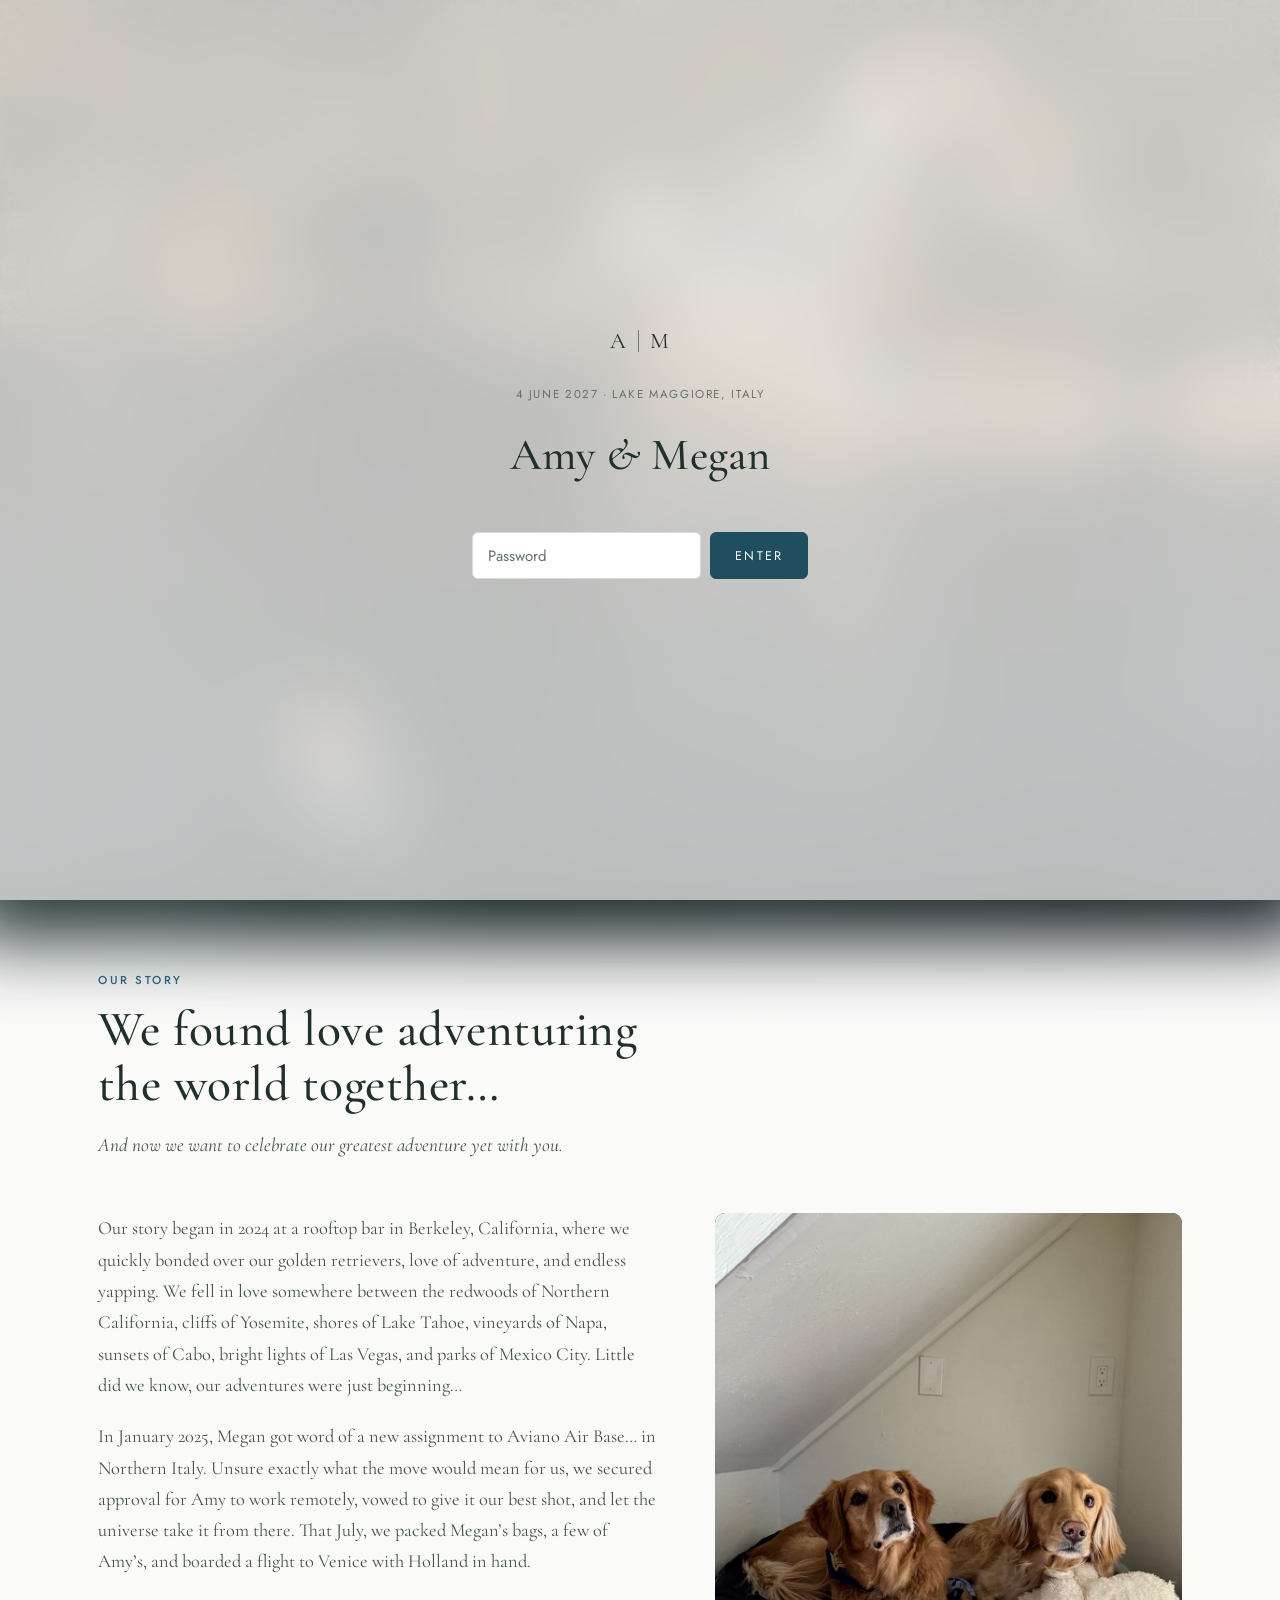
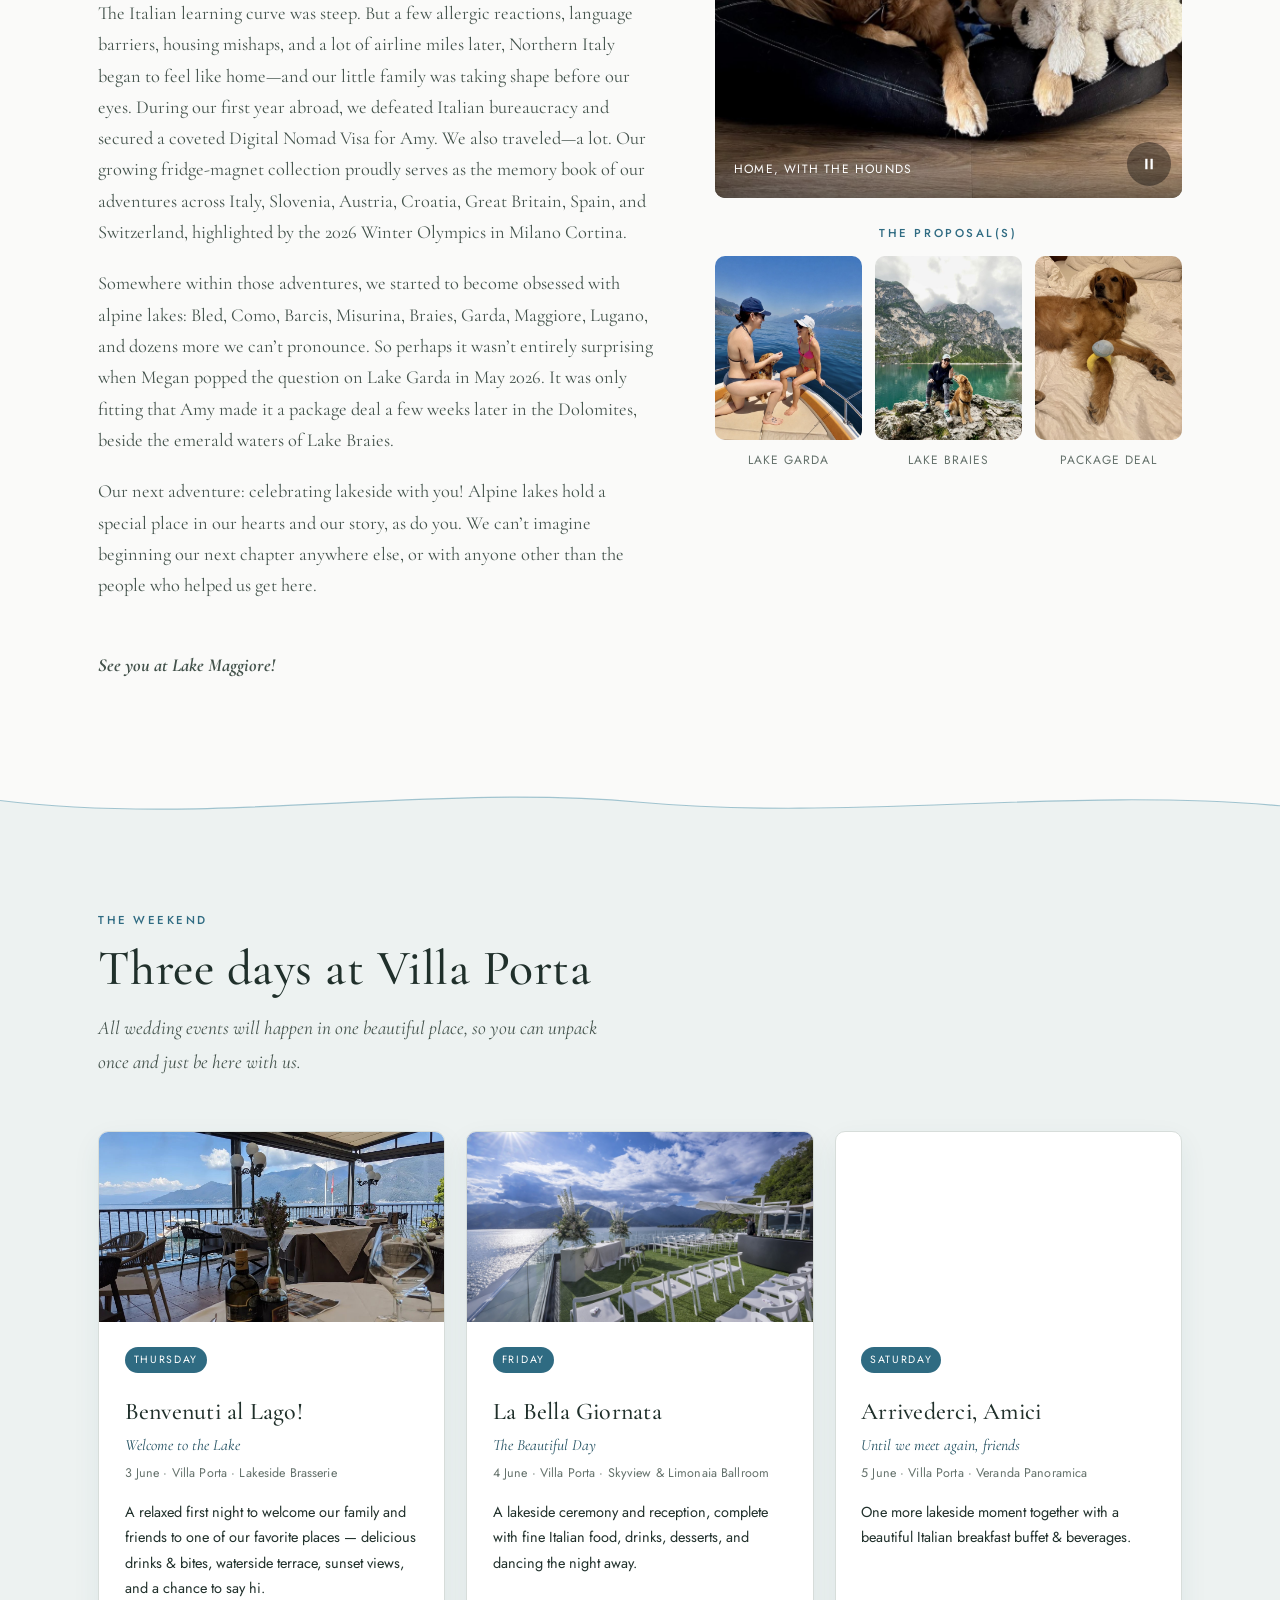
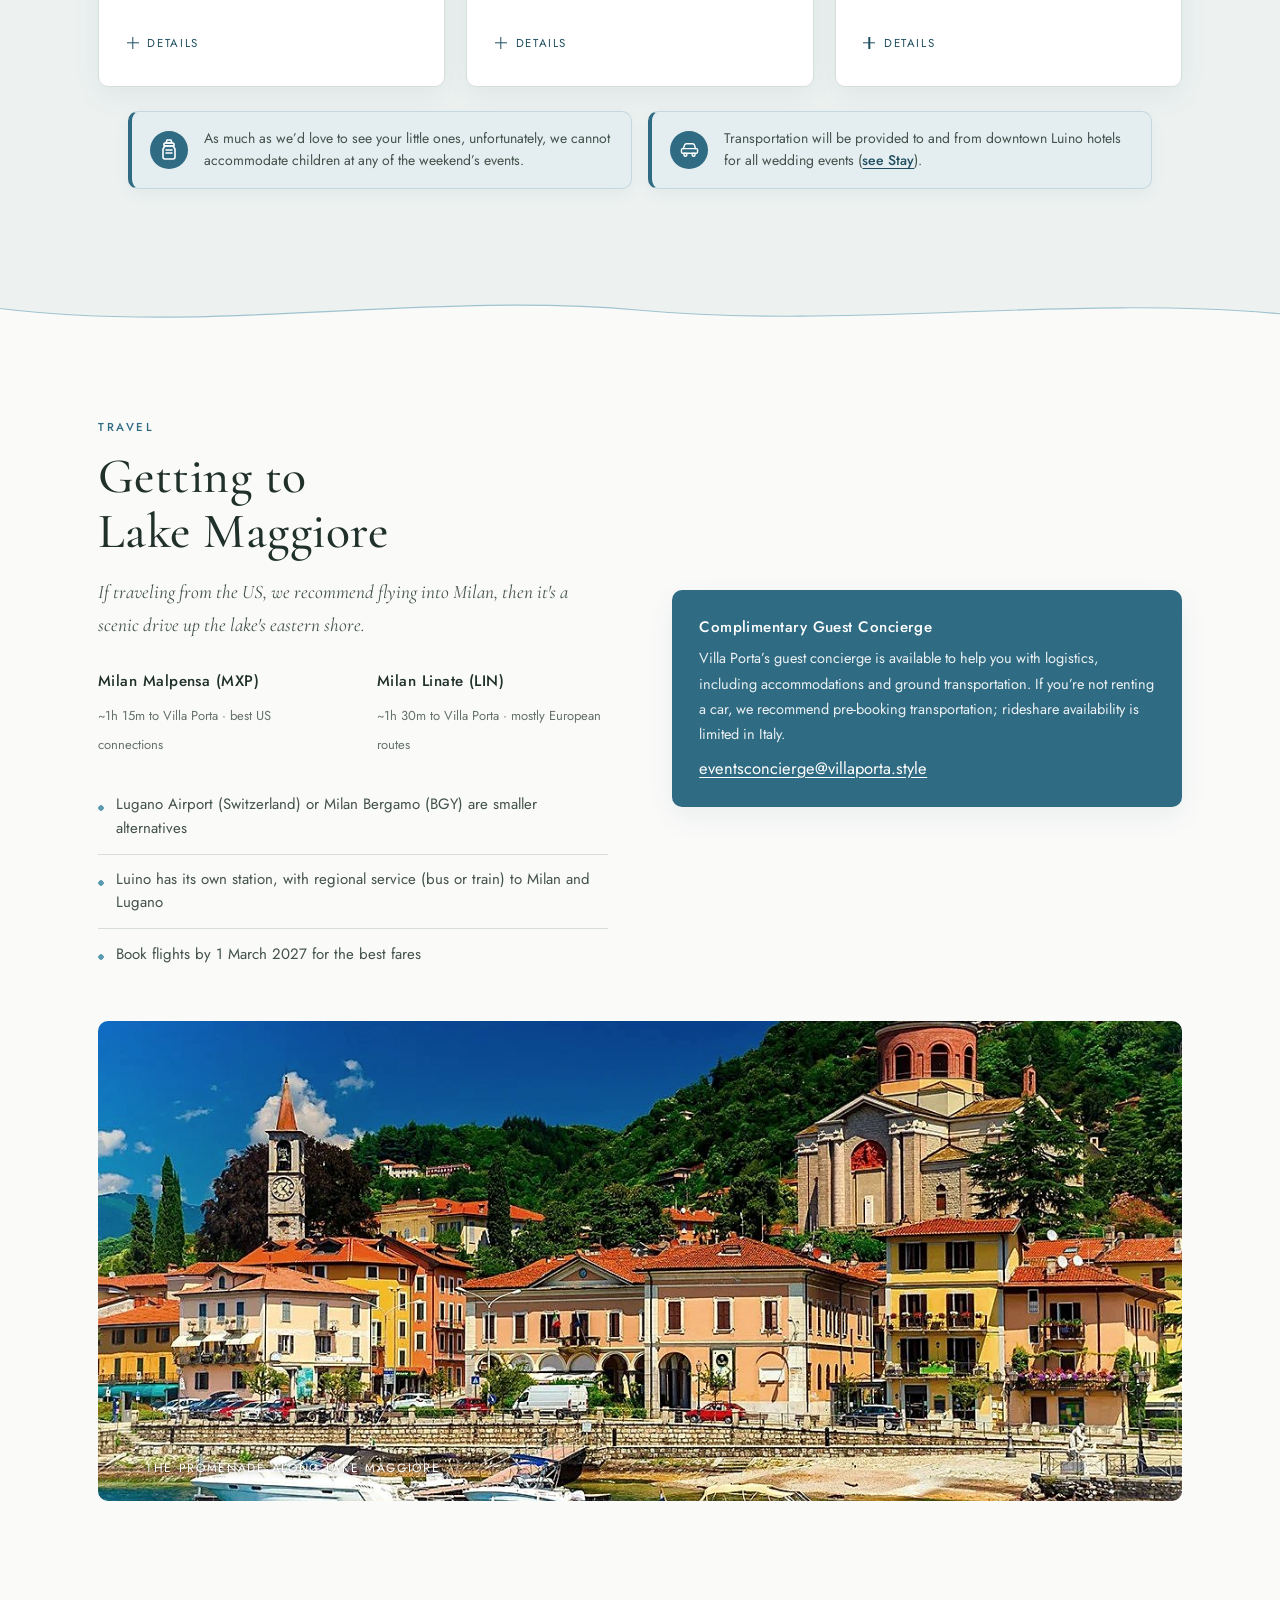
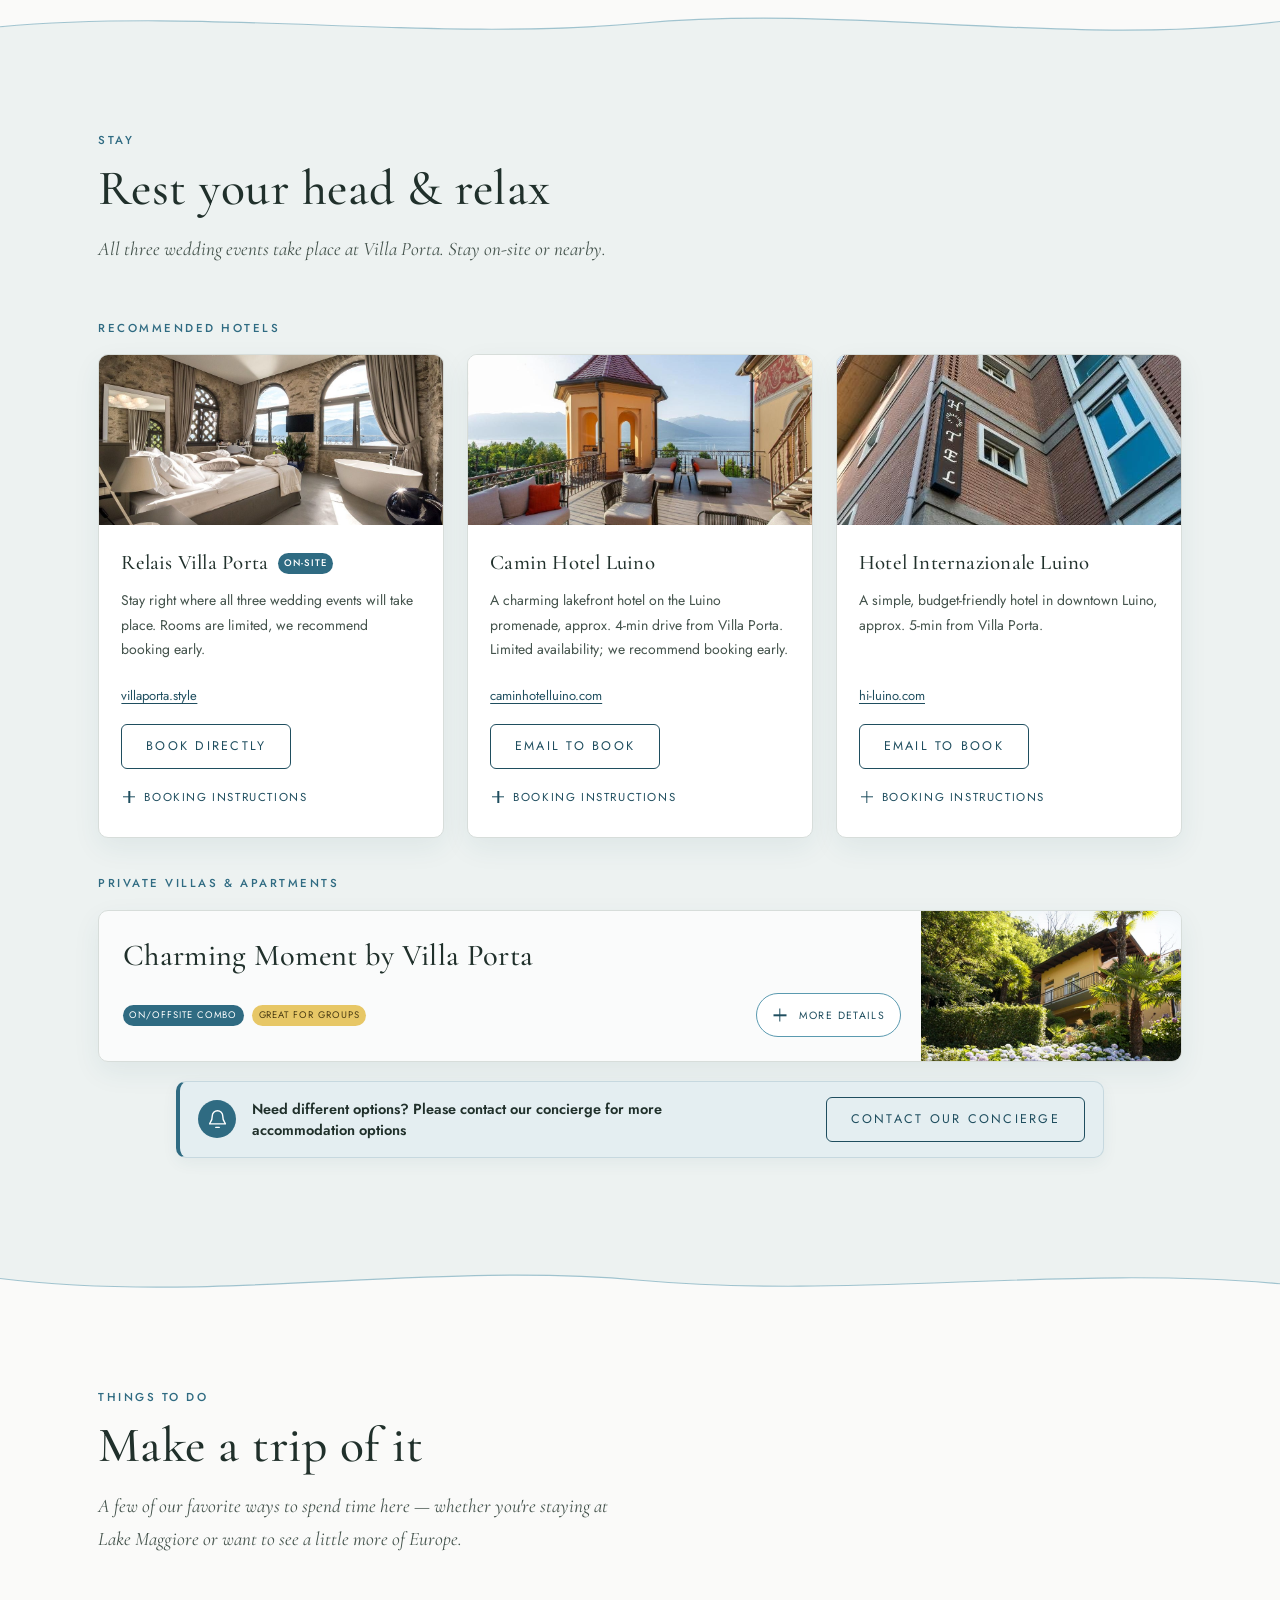
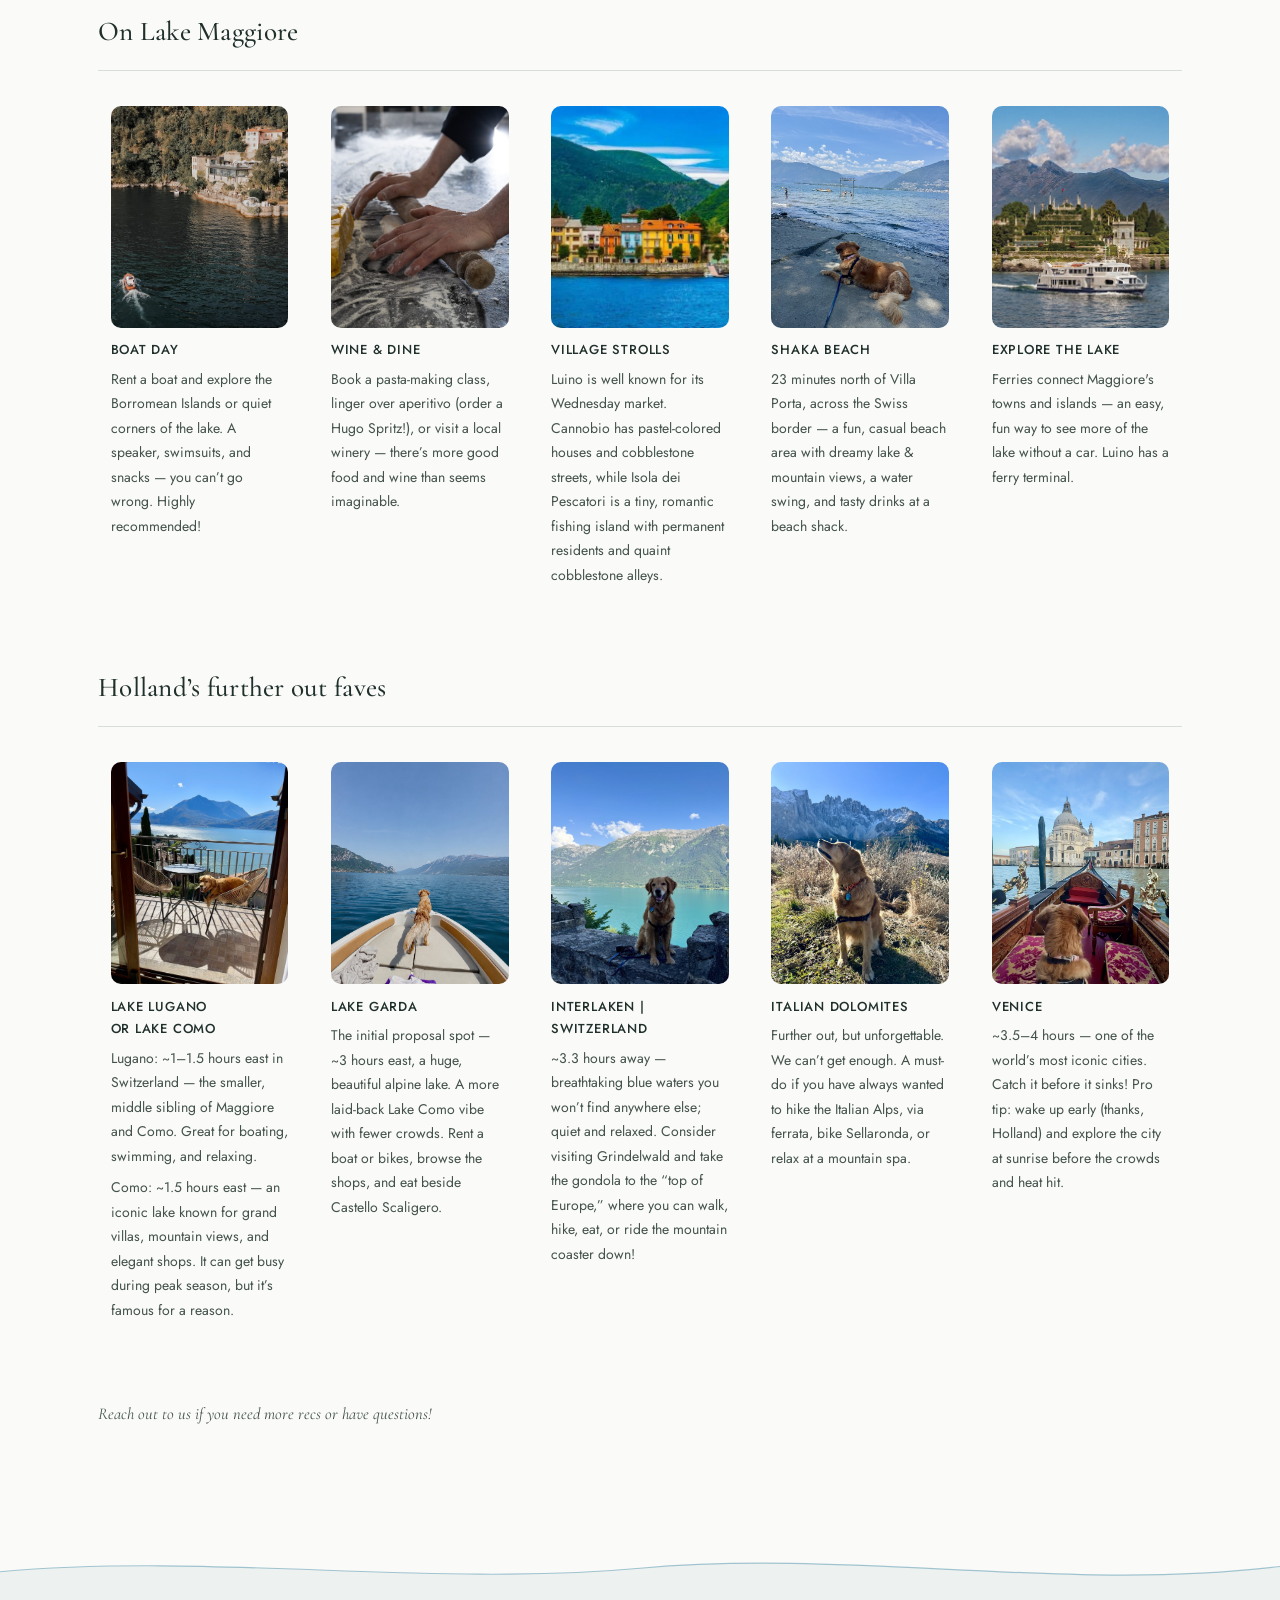
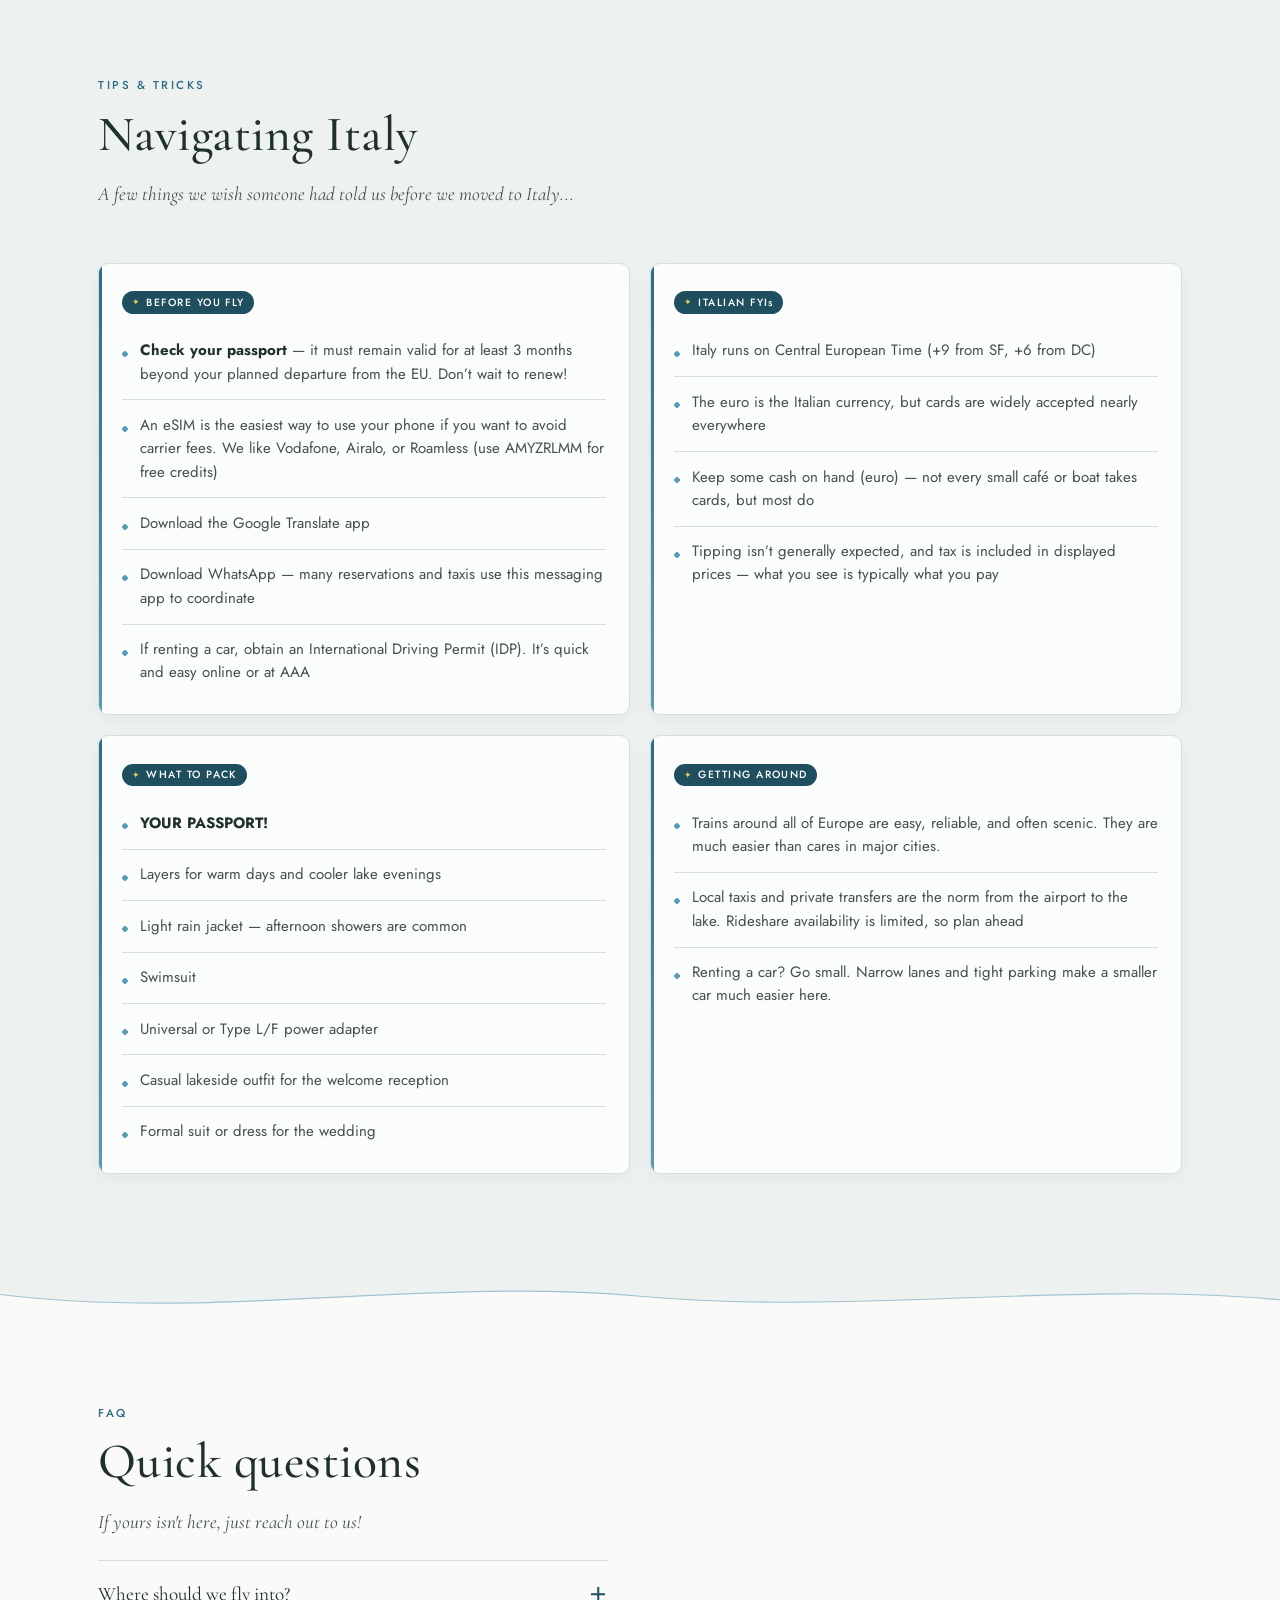
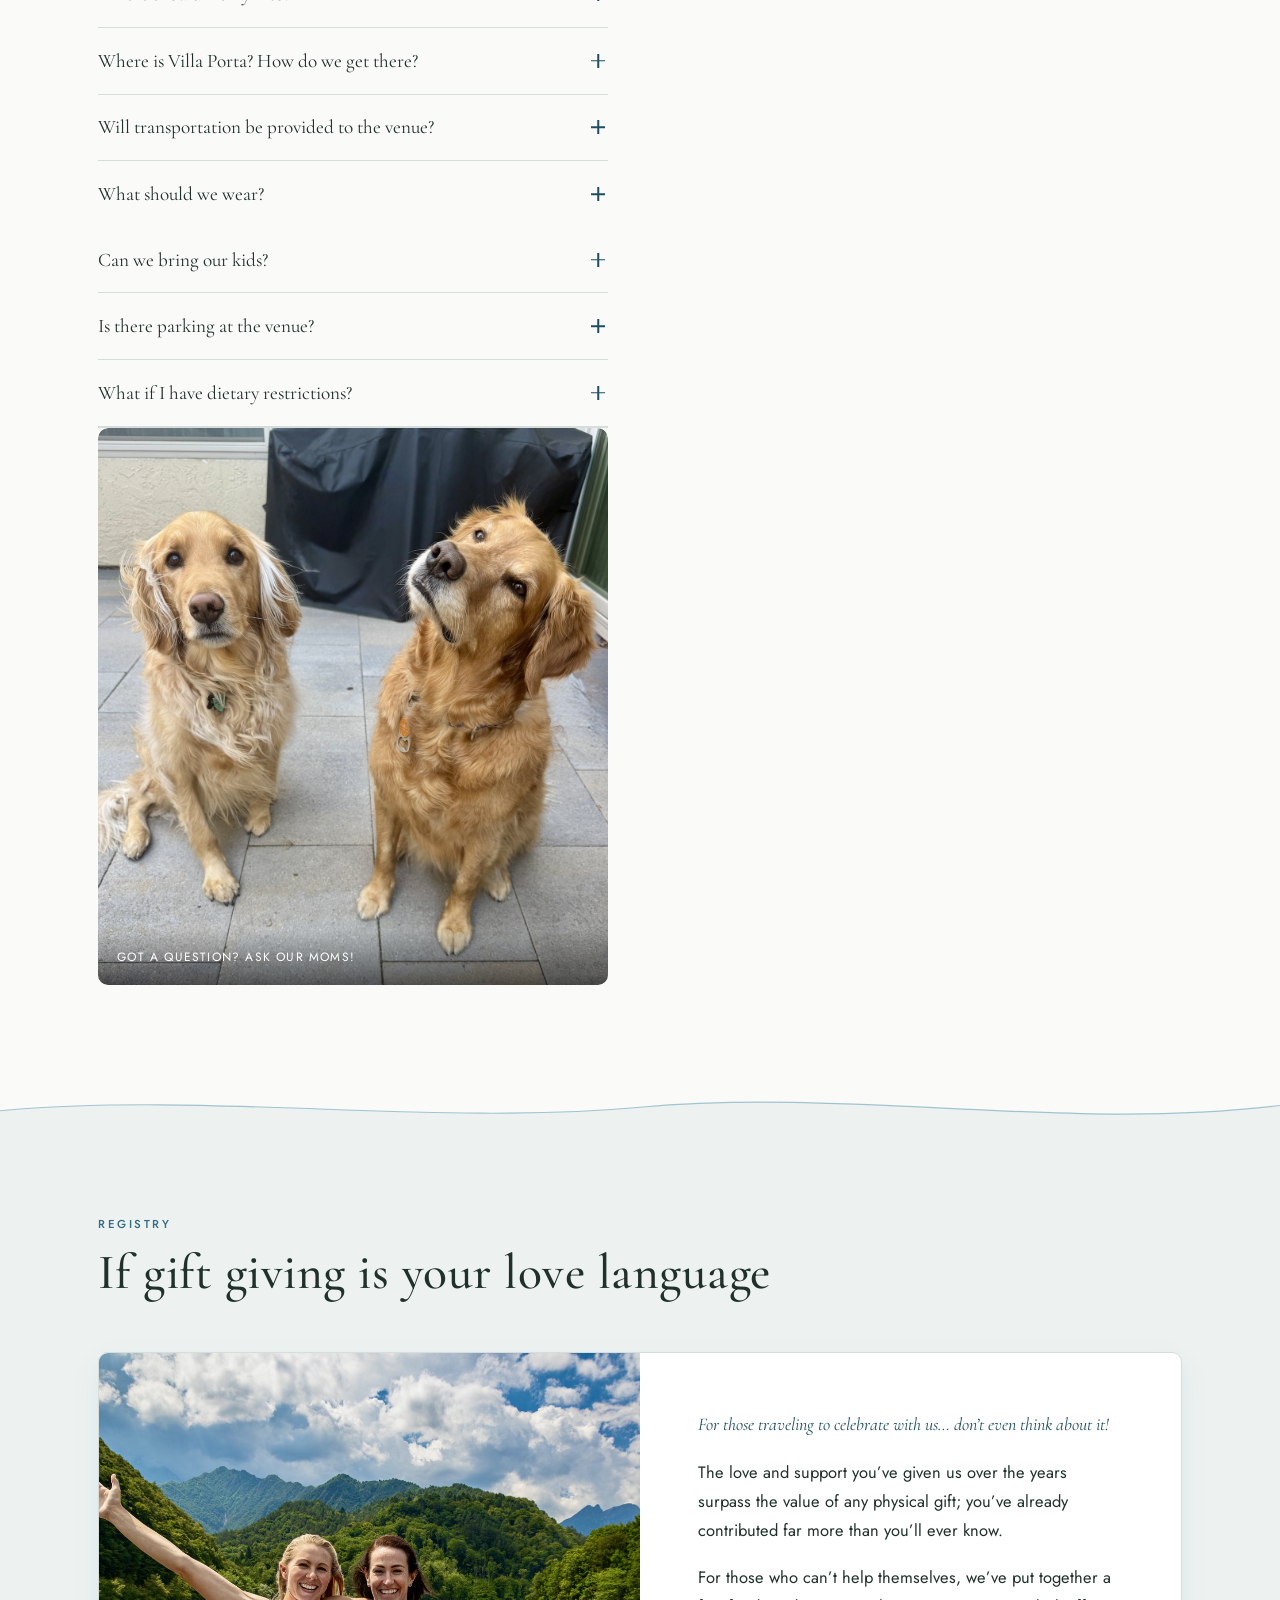
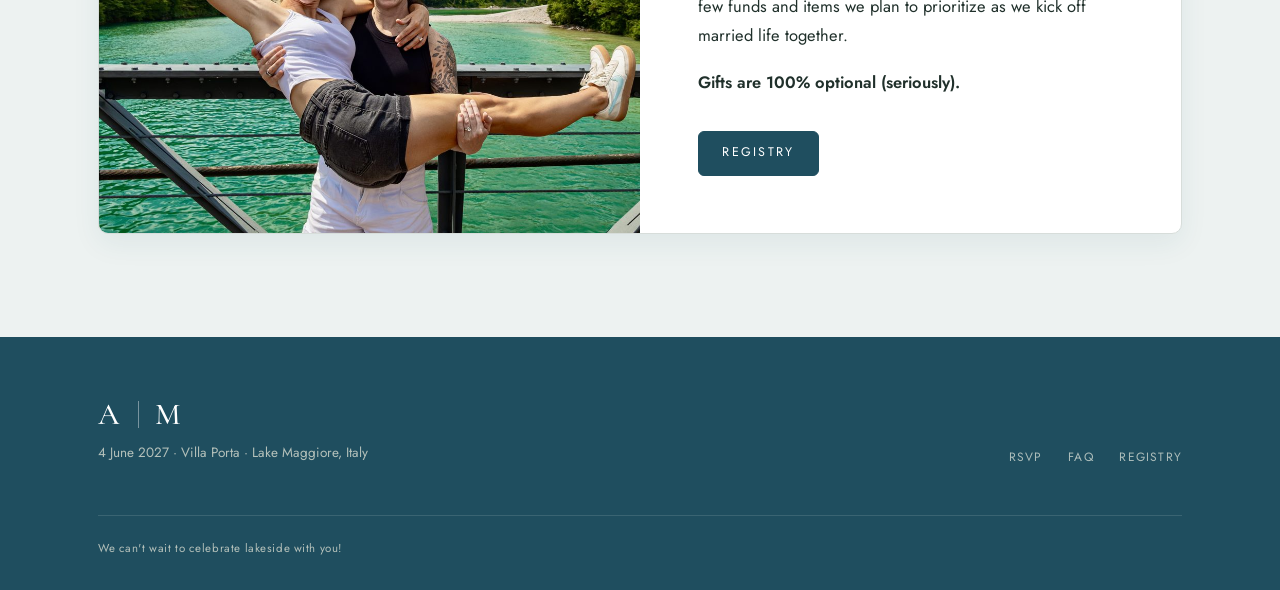
==== commit c83fac82: "Refine text content in index.html Updated various text elements for clarity and conciseness througho" ====
--- a/index.html
+++ b/index.html
@@ -220,7 +220,7 @@
         <h3 lang="it">Benvenuti al Lago!</h3>
         <span class="schedule-translation">Welcome to the Lake</span>
         <span class="when">3 June &middot; Villa Porta &middot; Lakeside Brasserie</span>
-        <p>A relaxed first night to welcome our family and friends to one of our favorite places &mdash; delicious drinks &amp; bites, waterside terrace, sunset views, and a chance to settle in and say hi.</p>
+        <p>A relaxed first night to welcome our family and friends to one of our favorite places &mdash; delicious drinks &amp; bites, waterside terrace, sunset views, and a chance to say hi.</p>
         <button type="button" class="schedule-more"><span class="plus"></span> Details</button>
         <div class="schedule-detail">
           <div class="schedule-detail-inner">
@@ -243,13 +243,13 @@
         <h3 lang="it">La Bella Giornata</h3>
         <span class="schedule-translation">The Beautiful Day</span>
         <span class="when">4 June &middot; Villa Porta &middot; Skyview &amp; Limonaia Ballroom</span>
-        <p>A lakeside ceremony and reception, complete with fine Italian food, drink, dessert, and dancing the night away.</p>
+        <p>A lakeside ceremony and reception, complete with fine Italian food, drinks, desserts, and dancing the night away.</p>
         <button type="button" class="schedule-more"><span class="plus"></span> Details</button>
         <div class="schedule-detail">
           <div class="schedule-detail-inner">
             <dl>
               <dt>Attire</dt>
-              <dd>Formal: navy or black suits, or long dresses in any color.</dd>
+              <dd>Formal: dark suits, ankle-floor length dresses or jumpsuits (any color).</dd>
               <dt>Order of the day</dt>
               <dd>Ceremony &middot; Grand Welcome Aperitif &middot; Seated Dinner &middot; Cake &amp; Toast &middot; Dancing</dd>
               <dt>Ceremony time</dt>
@@ -272,7 +272,7 @@
           <div class="schedule-detail-inner">
             <dl>
               <dt>Attire</dt>
-              <dd>Formal: dark suit, ankle-floor length dress or jumpsuit (any color).</dd>
+              <dd>Very casual; come as you are!</dd>
               <dt>Time</dt>
               <dd>10:00 AM to 12:00 PM</dd>
             </dl>
@@ -318,7 +318,7 @@
       <div class="reveal">
         <span class="eyebrow">Travel</span>
         <h2>Getting to Lake Maggiore</h2>
-        <p class="lede">If traveling from the US, we recommend flying into Milan, then it's a scenic drive to Villa Porta in Luino, on the lake's eastern shore.</p>
+        <p class="lede">If traveling from the US, we recommend flying into Milan, then it's a scenic drive up the lake's eastern shore.</p>
 
         <div class="info-grid" style="margin-top:1.6rem;">
           <div class="info-block">
@@ -377,7 +377,7 @@
         <div class="hotel-photo" style="background-image:url('assets/images/stay-suite.jpg');"></div>
         <div class="hotel-body">
           <h3>Relais Villa Porta <span class="hotel-tag">On-site</span></h3>
-          <p class="hotel-meta">The easiest option. Stay right where all three wedding events take place in Colmegna. Rooms are limited, so we recommend booking early.</p>
+          <p class="hotel-meta">Stay right where all three wedding events will take place. Rooms are limited, we recommend booking early.</p>
           <div class="hotel-actions">
             <a href="https://www.villaporta.style" target="_blank" rel="noopener" class="hotel-site-link">villaporta.style</a>
             <a href="https://www.simplebooking.it/ibe2/hotel/2796?lang=EN&amp;cur=EUR" target="_blank" rel="noopener" class="btn">Book directly</a>
@@ -399,7 +399,7 @@
         <div class="hotel-photo" style="background-image:url('assets/images/hotel-camin.jpg');"></div>
         <div class="hotel-body">
           <h3>Camin Hotel Luino</h3>
-          <p class="hotel-meta">A charming lakefront hotel on the Luino promenade, approximately 4 minutes from Villa Porta. Limited availability; we recommend booking early.</p>
+          <p class="hotel-meta">A charming lakefront hotel on the Luino promenade, approx. 4-min drive from Villa Porta. Limited availability; we recommend booking early.</p>
           <div class="hotel-actions">
             <a href="https://www.caminhotelluino.com" target="_blank" rel="noopener" class="hotel-site-link">caminhotelluino.com</a>
             <a href="mailto:eventsconcierge@villaporta.style" class="btn">Email to book</a>
@@ -420,7 +420,7 @@
         <div class="hotel-photo" style="background-image:url('assets/images/hotel-internazionale.jpg');"></div>
         <div class="hotel-body">
           <h3>Hotel Internazionale Luino</h3>
-          <p class="hotel-meta">A simple, budget-friendly hotel in downtown Luino, approximately 5 minutes from Villa Porta.</p>
+          <p class="hotel-meta">A simple, budget-friendly hotel in downtown Luino, approx. 5-min from Villa Porta.</p>
           <div class="hotel-actions">
             <a href="https://hi-luino.com/en/" target="_blank" rel="noopener" class="hotel-site-link">hi-luino.com</a>
             <a href="mailto:info@hi-luino.com" class="btn">Email to book</a>
@@ -464,7 +464,7 @@
           <div class="villa-collection-intro">
             <div>
               <p>Villa Porta also offers private villas and apartments around Colmegna and Luino &mdash; a lovely option for families, groups of friends, or guests who prefer more space and privacy.</p>
-              <p><strong>Location matters:</strong> some are steps from Villa Porta, some are near the Luino event transport hub, and others work best with a car or taxi. <strong class="stay-walking-warning">Walking between downtown Luino and Villa Porta/Colmegna is not advised.</strong> The coastal road is narrow and has limited or no sidewalks.</p>
+              <p><strong>Location matters:</strong> some are steps from Villa Porta, some are near downtown Luino, and a few work best with a car or taxi. <strong class="stay-walking-warning">Walking between downtown Luino and Villa Porta/Colmegna is not advised.</strong> The coastal road is narrow and has limited or no sidewalks.</p>
             </div>
             <div class="villa-collection-links">
               <a href="https://villaportacollection.style/en/" target="_blank" rel="noopener" class="btn">Explore all properties</a>
@@ -491,7 +491,6 @@
                 </div>
                 <div class="stay-location-badges">
                   <span class="stay-recommendation">On-site</span>
-                  <span class="stay-recommendation recommended">&#10022; Recommended</span>
                 </div>
               </div>
               <p>Properties in and around Colmegna that are within walking distance of the venue. Some routes include hills, stairs, or cobblestones; guests with mobility concerns should confirm accessibility before booking.</p>
@@ -500,7 +499,7 @@
                   <a class="stay-property-link" href="https://villaportacollection.style/en/luxury-villas/villa-dolce/" target="_blank" rel="noopener">Villa Dolce</a>
                   <dl class="stay-property-facts">
                     <div><dt>To Villa Porta</dt><dd>Approx. 150 m (490 ft)</dd></div>
-                    <div><dt>Access</dt><dd>Unpaved, mule-track-style hillside road</dd></div>
+                    <div><dt>Access</dt><dd>Foot access only, 150m of cobble stone path and steps.</dd></div>
                     <div><dt>Setup</dt><dd>2 bedrooms &middot; up to 6 guests</dd></div>
                   </dl>
                 </li>
@@ -522,15 +521,15 @@
                   <a class="stay-property-link" href="https://villaportacollection.style/en/case/casa-ortensia/" target="_blank" rel="noopener">Casa Ortensia</a>
                   <dl class="stay-property-facts">
                     <div><dt>To Villa Porta</dt><dd>Approx. 240 m (790 ft)</dd></div>
-                    <div><dt>Setup</dt><dd>Studio, 1- &amp; 2-bedroom apartments &middot; 4&ndash;6 guests</dd></div>
+                    <div><dt>Setup</dt><dd>Studio, 1- &amp; 2-bedroom apartments &middot; 4&ndash;7 guests each</dd></div>
                   </dl>
                 </li>
                 <li>
                   <a class="stay-property-link" href="https://villaportacollection.style/en/case/casa-leonardo/" target="_blank" rel="noopener">Casa Leonardo</a>
                   <dl class="stay-property-facts">
-                    <div><dt>To Villa Porta</dt><dd>Approx. 800 m (0.5 mi)</dd></div>
-                    <div><dt>Access</dt><dd>Requires climbing 70 steps</dd></div>
-                    <div><dt>Setup</dt><dd>Villa Colmegna + Casa Lago Maggiore &middot; up to 4 each</dd></div>
+                    <div><dt>To Villa Porta</dt><dd>Approx. 200 m (650 ft)</dd></div>
+                    <div><dt>Access</dt><dd>Steep staircase (70 steps), 5-7 min walk</dd></div>
+                    <div><dt>Setup</dt><dd>2 apartments (Villa Colmegna + Casa Lago Maggiore) &middot; up to 4 each</dd></div>
                   </dl>
                 </li>
               </ul>
@@ -550,16 +549,16 @@
                   <a class="stay-property-link" href="https://villaportacollection.style/en/case/casa-porto-vecchio/" target="_blank" rel="noopener">Casa Porto Vecchio</a>
                   <p class="stay-property-type">1 bedroom &middot; up to 4 adults + 1 child under 10</p>
                   <dl class="stay-times">
-                    <div><dt>To Villa Porta</dt><dd>3-minute drive</dd></div>
-                    <div><dt>To Luino event transport hub</dt><dd>9-minute walk</dd></div>
+                    <div><dt>To Villa Porta</dt><dd>5-minute drive</dd></div>
+                    <div><dt>To Luino pick-up spot</dt><dd>9-minute walk</dd></div>
                   </dl>
                 </li>
                 <li>
                   <a class="stay-property-link" href="https://villaportacollection.style/en/case/casa-felice/" target="_blank" rel="noopener">Casa Felice</a>
                   <p class="stay-property-type">Studios &amp; 1-bedroom apartments &middot; up to 4 guests</p>
                   <dl class="stay-times">
-                    <div><dt>To Villa Porta</dt><dd>5-minute drive</dd></div>
-                    <div><dt>To Luino event transport hub</dt><dd>9-minute walk</dd></div>
+                    <div><dt>To Villa Porta</dt><dd>7-10-minute drive</dd></div>
+                    <div><dt>To Luino pick-up spot</dt><dd>9-minute walk</dd></div>
                   </dl>
                 </li>
               </ul>
@@ -575,14 +574,14 @@
                   <p class="stay-property-type">Three 1&ndash;2-bedroom apartments &middot; 4&ndash;6 guests each</p>
                   <dl class="stay-times">
                     <div><dt>To Villa Porta</dt><dd>15-minute drive</dd></div>
-                    <div><dt>To Luino event transport hub</dt><dd>Own transportation required</dd></div>
+                    <div><dt>To Luino pick-up spot</dt><dd>Own transportation required</dd></div>
                   </dl>
                 </li>
               </ul>
             </article>
           </div>
 
-          <p class="stay-route-note">The &ldquo;Luino event transport hub&rdquo; uses Camin Hotel as its fixed reference point.</p>
+          <p class="stay-route-note">The &ldquo;Luino pick-up spot&rdquo; uses Camin Hotel Luino as a reference point.</p>
         </div>
       </div>
     </section>
@@ -593,7 +592,7 @@
         <svg viewBox="0 0 24 24" fill="none" stroke="currentColor" stroke-width="1.6" stroke-linecap="round" stroke-linejoin="round"><path d="M18 8a6 6 0 0 0-12 0c0 7-3 7-3 9h18c0-2-3-2-3-9"/><path d="M10 21h4"/></svg>
       </div>
       <div class="info-callout-copy stay-concierge-copy">
-        <p><strong>Not a fit? Please contact our concierge for more options.</strong></p>
+        <p><strong>Need different options? Please contact our concierge for more accommodation options</strong></p>
       </div>
       <a href="mailto:eventsconcierge@villaporta.style" class="btn">Contact our concierge</a>
     </aside>
@@ -708,7 +707,7 @@
         </div>
       </div>
     </div>
-    <p class="note-line reveal">Reach out to us if you want any other recommendations or have questions!</p>
+    <p class="note-line reveal">Reach out to us if you need more recs or have questions!</p>
   </div>
 </section>
 
@@ -725,7 +724,7 @@
     <div class="section-head reveal">
       <span class="eyebrow">Tips &amp; Tricks</span>
       <h2>Navigating Italy</h2>
-      <p class="lede">A few things we wish someone had told us before we moved here.</p>
+      <p class="lede">A few things we wish someone had told us before we moved to Italy...</p>
     </div>
 
     <div class="tip-columns reveal">
@@ -733,7 +732,7 @@
         <h3>Before you fly</h3>
         <ul class="tip-list">
           <li><strong>Check your passport</strong> &mdash; it must remain valid for at least 3 months beyond your planned departure from the EU. Don&rsquo;t wait to renew!</li>
-          <li>An eSIM is the easiest way to use your phone if you want to avoid carrier fees. We like Vodafone, Roamless, or Airalo</li>
+          <li>An eSIM is the easiest way to use your phone if you want to avoid carrier fees. We like Vodafone, Airalo, or Roamless (use AMYZRLMM for free credits)</li>
           <li>Download the Google Translate app</li>
           <li>Download WhatsApp &mdash; many reservations and taxis use this messaging app to coordinate</li>
           <li>If renting a car, obtain an International Driving Permit (IDP). It&rsquo;s quick and easy online or at AAA</li>
@@ -744,7 +743,7 @@
         <ul class="tip-list">
           <li>Italy runs on Central European Time (+9 from SF, +6 from DC)</li>
           <li>The euro is the Italian currency, but cards are widely accepted nearly everywhere</li>
-          <li>Keep some cash on hand &mdash; not every small caf&eacute; or boat takes cards, but most do</li>
+          <li>Keep some cash on hand (euro) &mdash; not every small caf&eacute; or boat takes cards, but most do</li>
           <li>Tipping isn&rsquo;t generally expected, and tax is included in displayed prices &mdash; what you see is typically what you pay</li>
         </ul>
       </div>
@@ -757,15 +756,15 @@
           <li>Swimsuit</li>
           <li>Universal or Type L/F power adapter</li>
           <li>Casual lakeside outfit for the welcome reception</li>
-          <li>Formal suit or gown for the wedding</li>
+          <li>Formal suit or dress for the wedding</li>
         </ul>
       </div>
       <div class="tip-col">
         <h3>Getting around</h3>
         <ul class="tip-list">
-          <li>Trains between Milan and the lake &mdash; and most places &mdash; are easy, reliable, and scenic</li>
+          <li>Trains around all of Europe are easy, reliable, and often scenic. They are much easier than cares in major cities.</li>
           <li>Local taxis and private transfers are the norm from the airport to the lake. Rideshare availability is limited, so plan ahead</li>
-          <li>Renting a car? Go small. Narrow lanes and tight parking make a smaller car much easier here</li>
+          <li>Renting a car? Go small. Narrow lanes and tight parking make a smaller car much easier here.</li>
         </ul>
       </div>
     </div>
@@ -794,23 +793,23 @@
             <div class="faq-a"><p>Milan is your best bet &mdash; either Malpensa (MXP) or Linate (LIN), both roughly an hour to an hour and a half from Villa Porta. Lugano Airport in Switzerland is also worth checking, depending on your starting point.</p></div>
           </div>
           <div class="faq-item">
-            <button type="button" class="faq-q">How do we get to Villa Porta? <span class="plus"></span></button>
+            <button type="button" class="faq-q">Where is Villa Porta? How do we get there? <span class="plus"></span></button>
             <div class="faq-a">
-              <p>By rental car, taxi, or private transfer. Rideshare availability is limited, so plan ahead. We&rsquo;ll provide transportation to and from Villa Porta for all wedding events from the Luino event transport hub &mdash; see Stay for more details.</p>
-              <address class="faq-address"><strong>Villa Porta</strong><br>Via Angelo Palazzi 1<br>Colmegna, 21016 Luino (VA), Italy</address>
+              <p>Villa Porta is located on the eastern shore of Lake Maggiore, in the small town of Colmenga. Luino is the neighboring town, a few minutes south. Colmenga and Luino sit one hour north of Milan, best accessed by taxis, rental car, or private transfer. <br>Note: Rideshare availability is limited, so plan ahead.</p>
+              <address class="faq-address"><strong>Relais Villa Porta</strong><br>Via Angelo Palazzi 1<br>Colmegna, 21016 Luino (VA), Italy</address>
             </div>
           </div>
           <div class="faq-item">
-            <button type="button" class="faq-q">Can we bring our kids? <span class="plus"></span></button>
-            <div class="faq-a"><p>As much as we love your little ones and would love to celebrate with them, venue capacity means we&rsquo;re unfortunately unable to accommodate children at any of the weekend&rsquo;s events.</p></div>
+             <button type="button" class="faq-q">Will transportation be provided to the venue? <span class="plus"></span></button>
+            <div class="faq-a"><p>Yes &mdash; We&rsquo;ll provide transportation from downtown Luino to the venue (Villa Porta) for all wedding events &mdash; see Stay for more details.. Our guest concierge is happy to help you coordinate other personal transportation you may need.</p></div>
           </div>
           <div class="faq-item">
             <button type="button" class="faq-q">What should we wear? <span class="plus"></span></button>
-            <div class="faq-a"><p>For <span lang="it"><em>Benvenuti al Lago</em></span>: casual lakeside attire &mdash; sundresses, shorts, sandals, linens, polos, nothing too formal. For <span lang="it"><em>La Bella Giornata</em></span>: navy or black suits, or long dresses in any color. See The Weekend for details on each event.</p></div>
-          </div>
-          <div class="faq-item">
-            <button type="button" class="faq-q">Will transportation be provided? <span class="plus"></span></button>
-            <div class="faq-a"><p>Yes &mdash; to and from Villa Porta for all three wedding events, departing from the Luino event transport hub. Our guest concierge is happy to help you coordinate other personal transportation you may need.</p></div>
+            <div class="faq-a"><p>For <span lang="it"><em>Benvenuti al Lago (welcome reception)</em></span>: casual lakeside attire &mdash; sundresses, shorts, sandals, linens, polos, nothing too formal.<br>For <span lang="it"><em>La Bella Giornata (wedding)</em></span>: Formal&mdash; dark suit, ankle-floor length dress or jumpsuit (any color).<br>For <span lang="it"><em>Arrivederci, Amici (morning after)</em></span>: Very casual&mdash; come as you are!<br><br>See The Weekend for details on each event.   
+          </div>
+          <div class="faq-item"> 
+          <button type="button" class="faq-q">Can we bring our kids? <span class="plus"></span></button>
+            <div class="faq-a"><p>As much as we love your little ones and would love to celebrate with them, venue capacity means we&rsquo;re, unfortunately, unable to accommodate children at any of the weekend&rsquo;s events.</p></div>
           </div>
           <div class="faq-item">
             <button type="button" class="faq-q">Is there parking at the venue? <span class="plus"></span></button>
@@ -849,7 +848,7 @@
       <div class="pane-copy">
         <p class="registry-priority">For those traveling to celebrate with us&hellip; don&rsquo;t even think about it!</p>
         <p>The love and support you&rsquo;ve given us over the years surpass the value of any physical gift; you&rsquo;ve already contributed far more than you&rsquo;ll ever know.</p>
-        <p>For those who can&rsquo;t help themselves, we&rsquo;ve put together a few funds and items we plan to prioritize as we kick off married life together. <strong class="registry-optional">Gifts are 100% optional (seriously).</strong></p>
+        <p>For those who can&rsquo;t help themselves, we&rsquo;ve put together a few funds and items we plan to prioritize as we kick off married life together.</p><strong class="registry-optional">Gifts are 100% optional (seriously).</strong></p>
         <a href="https://www.zola.com/registry/amyandmegan2027" target="_blank" rel="noopener" class="btn solid">Registry</a>
       </div>
     </div>
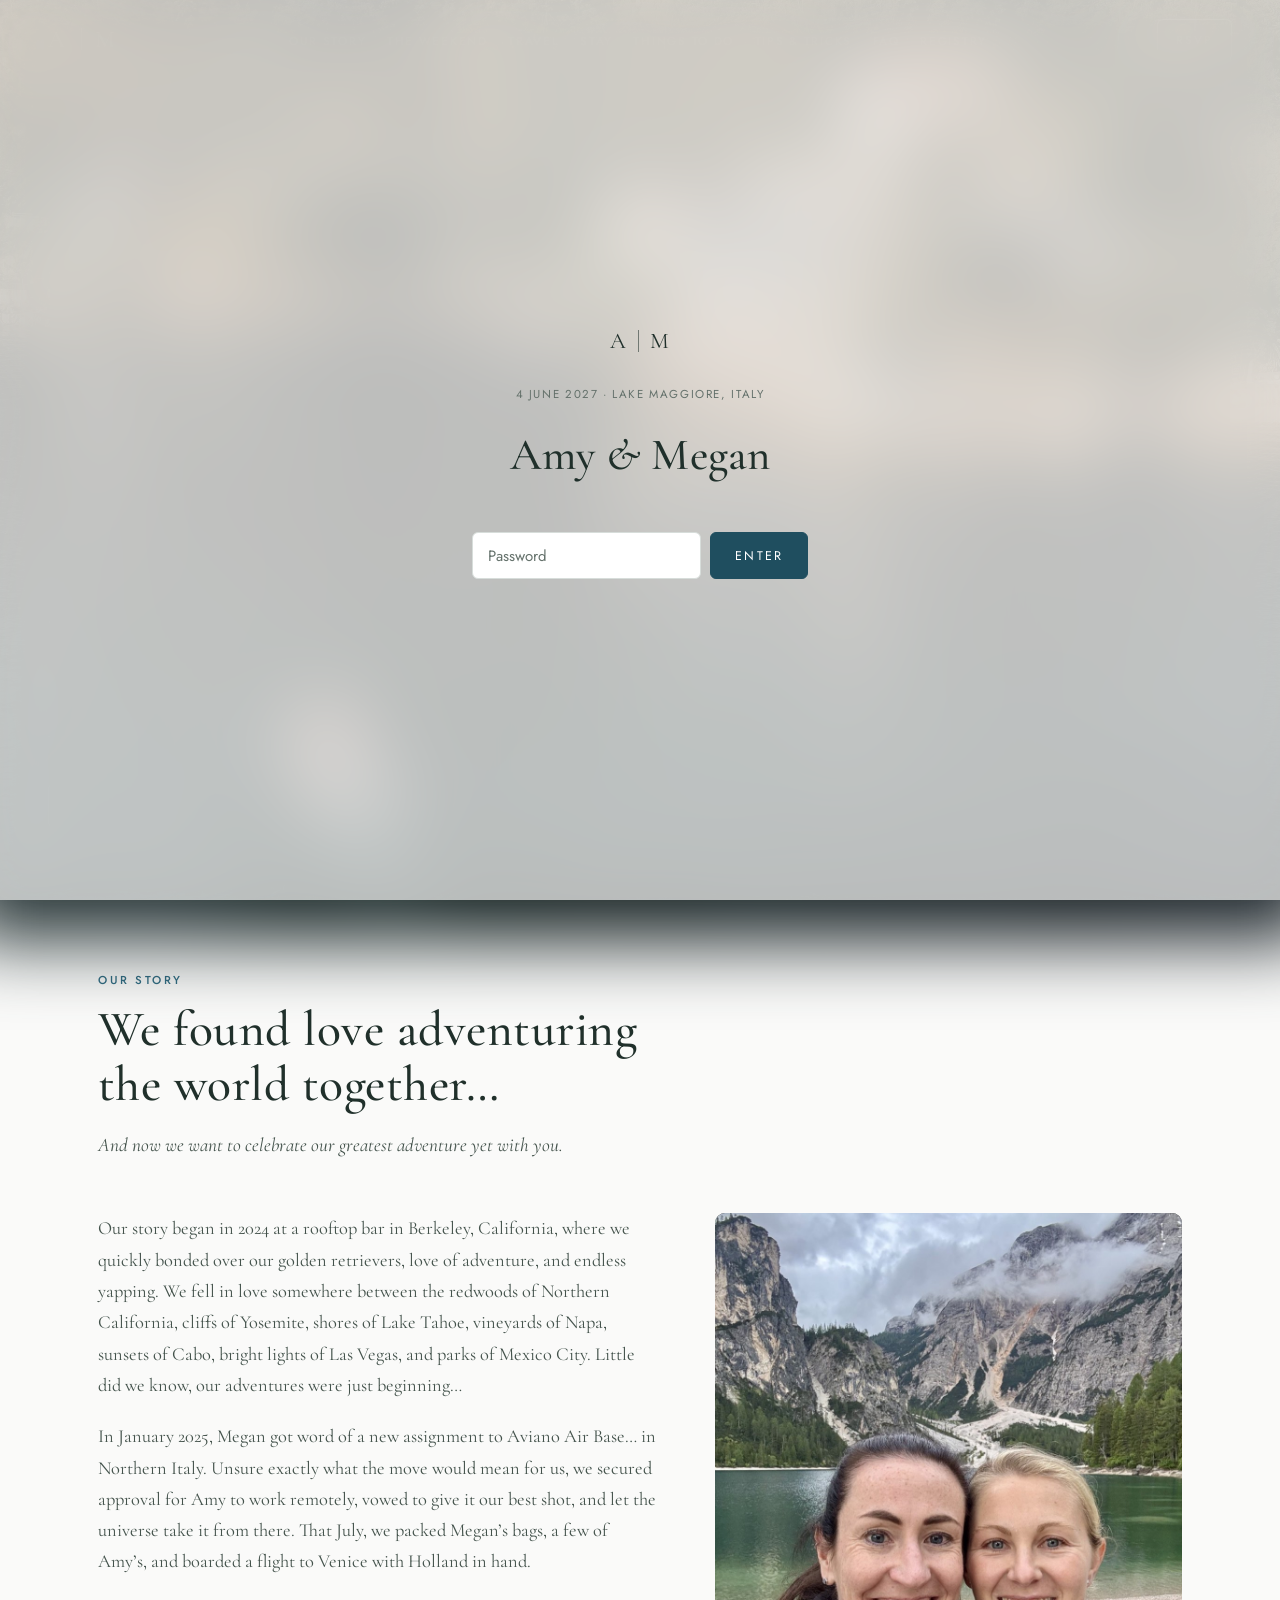
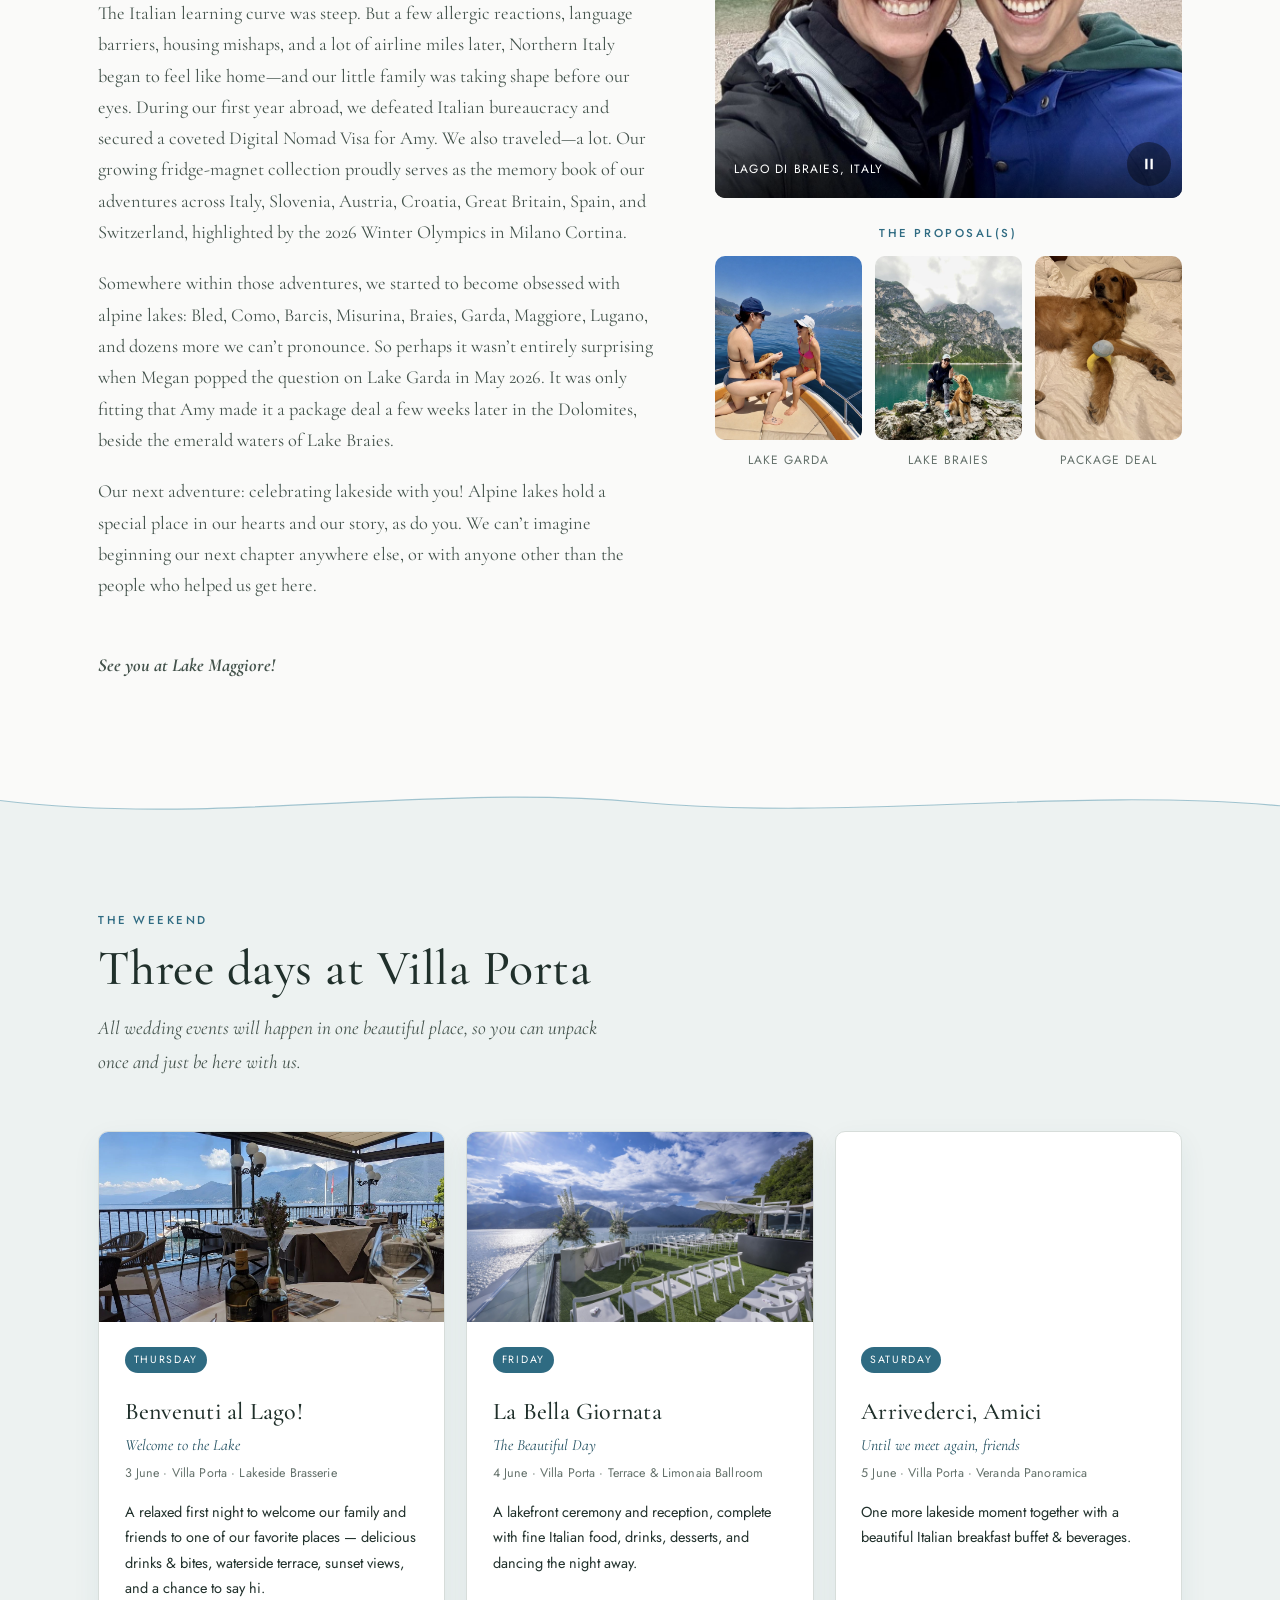
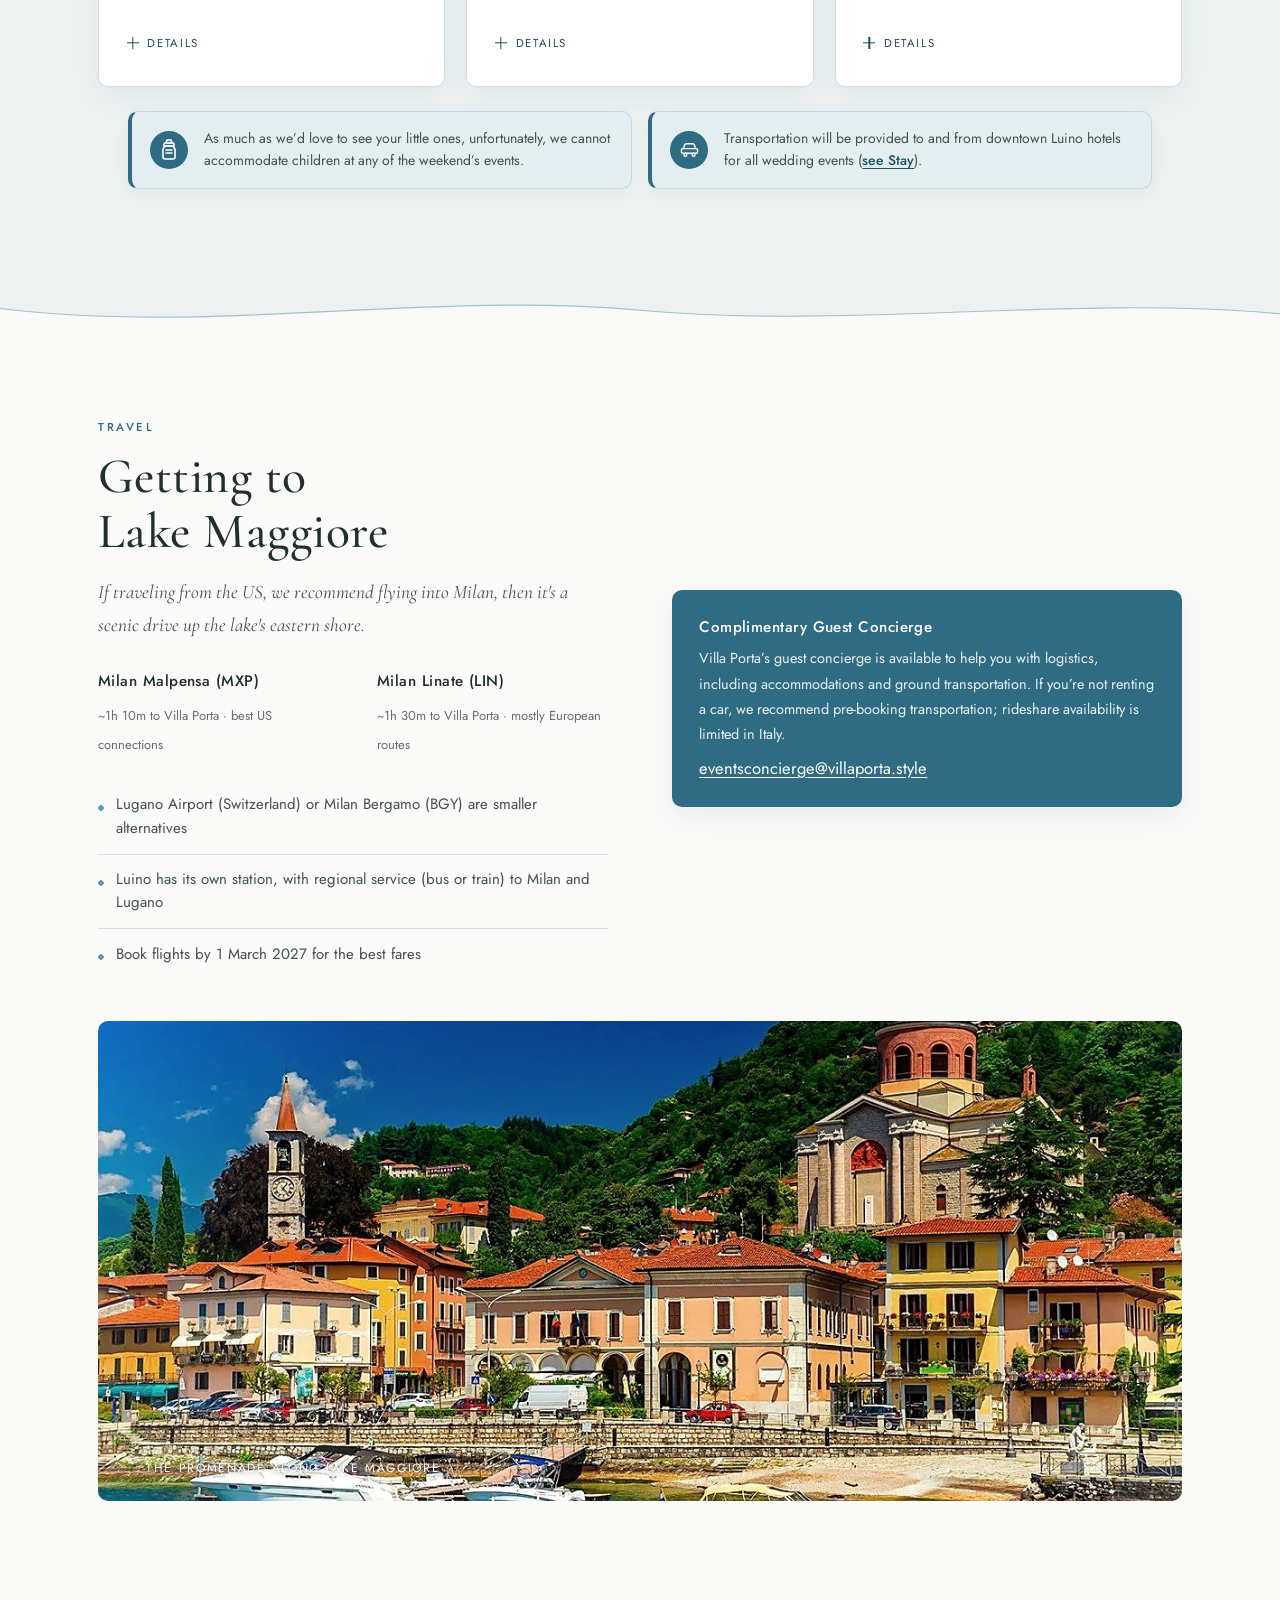
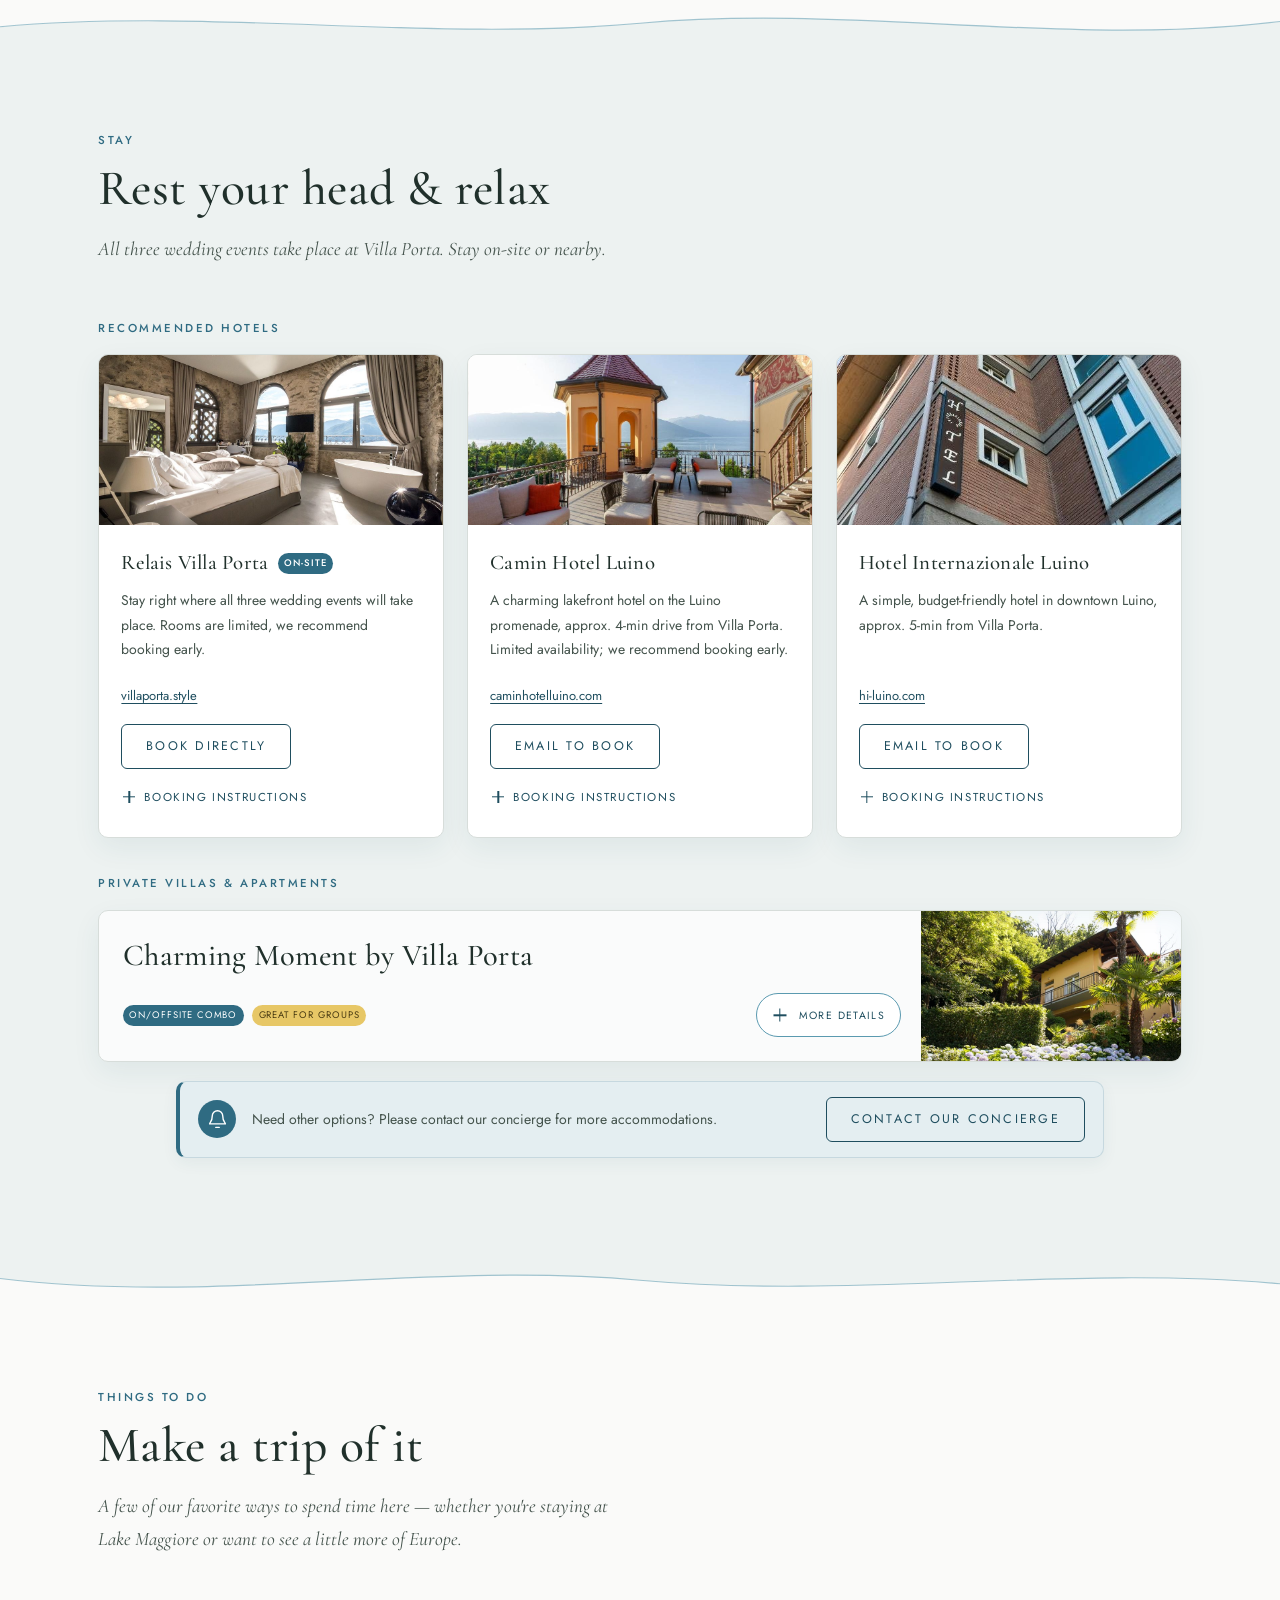
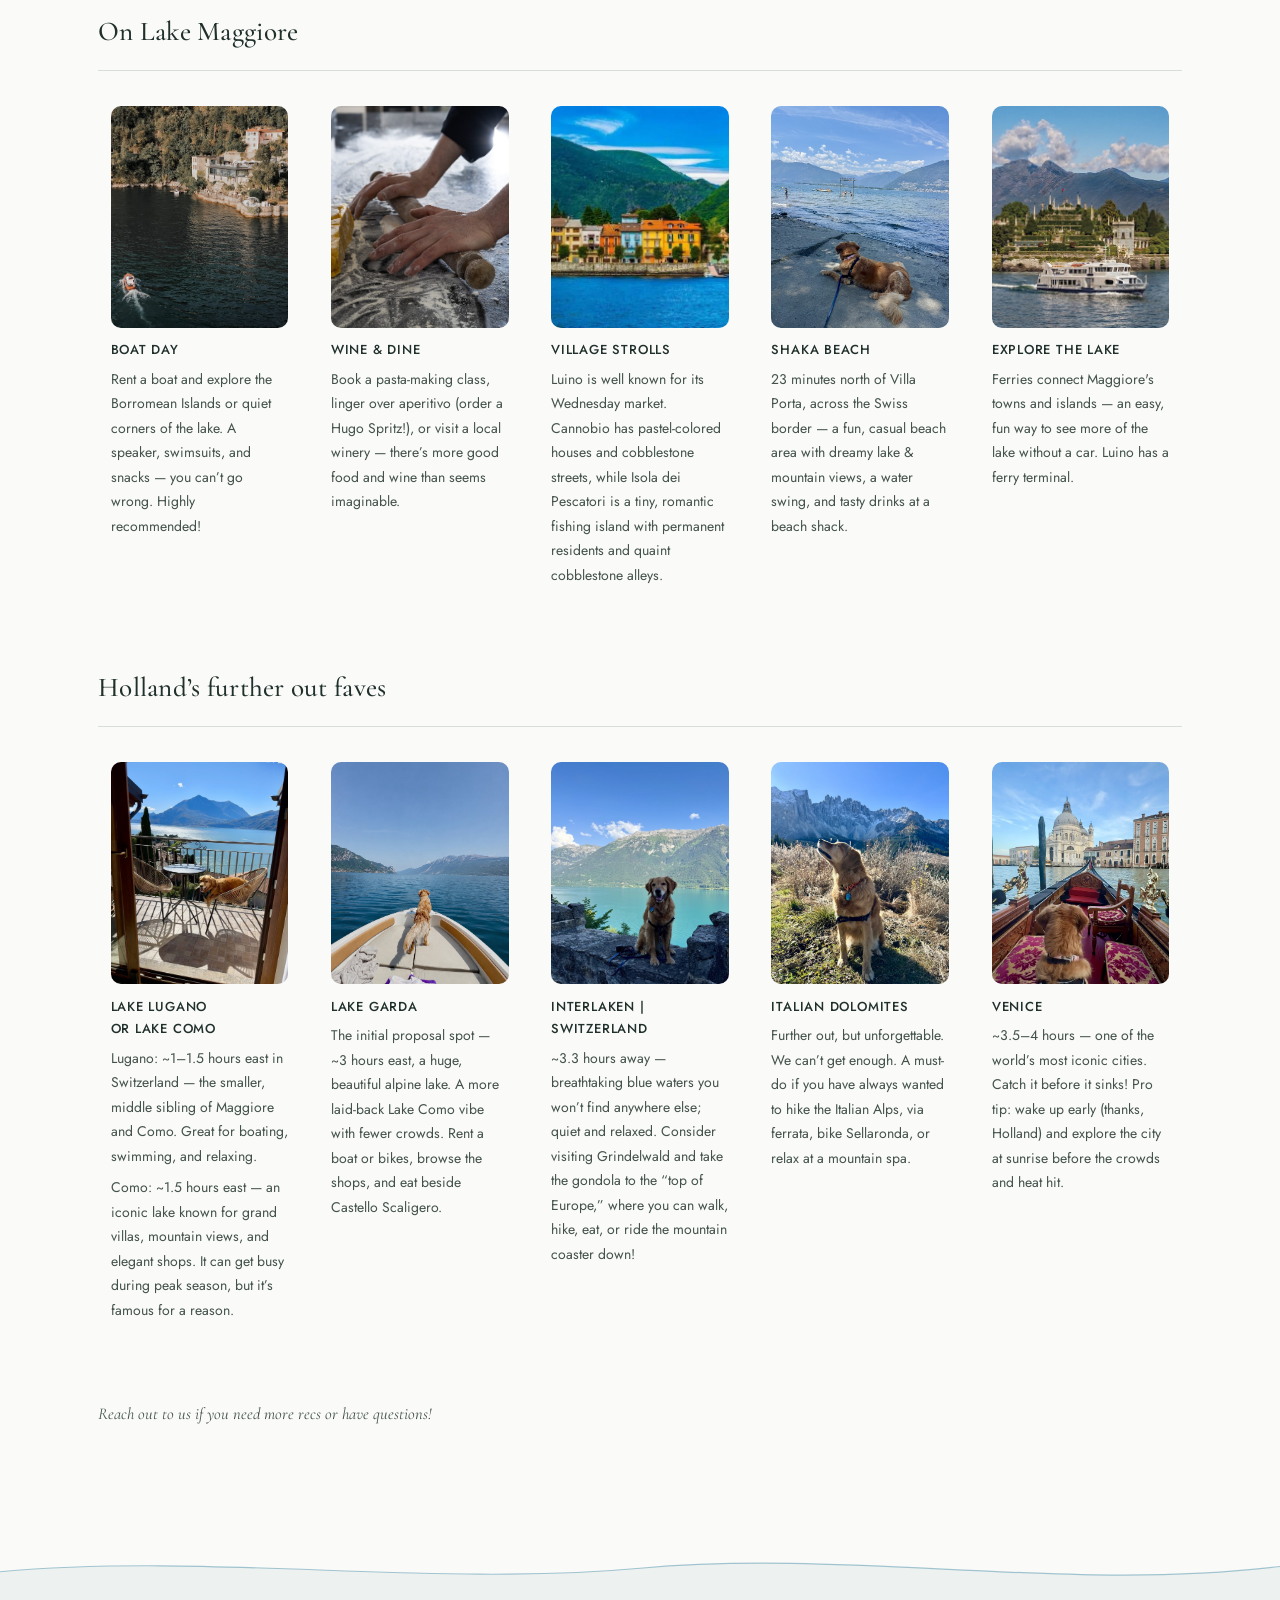
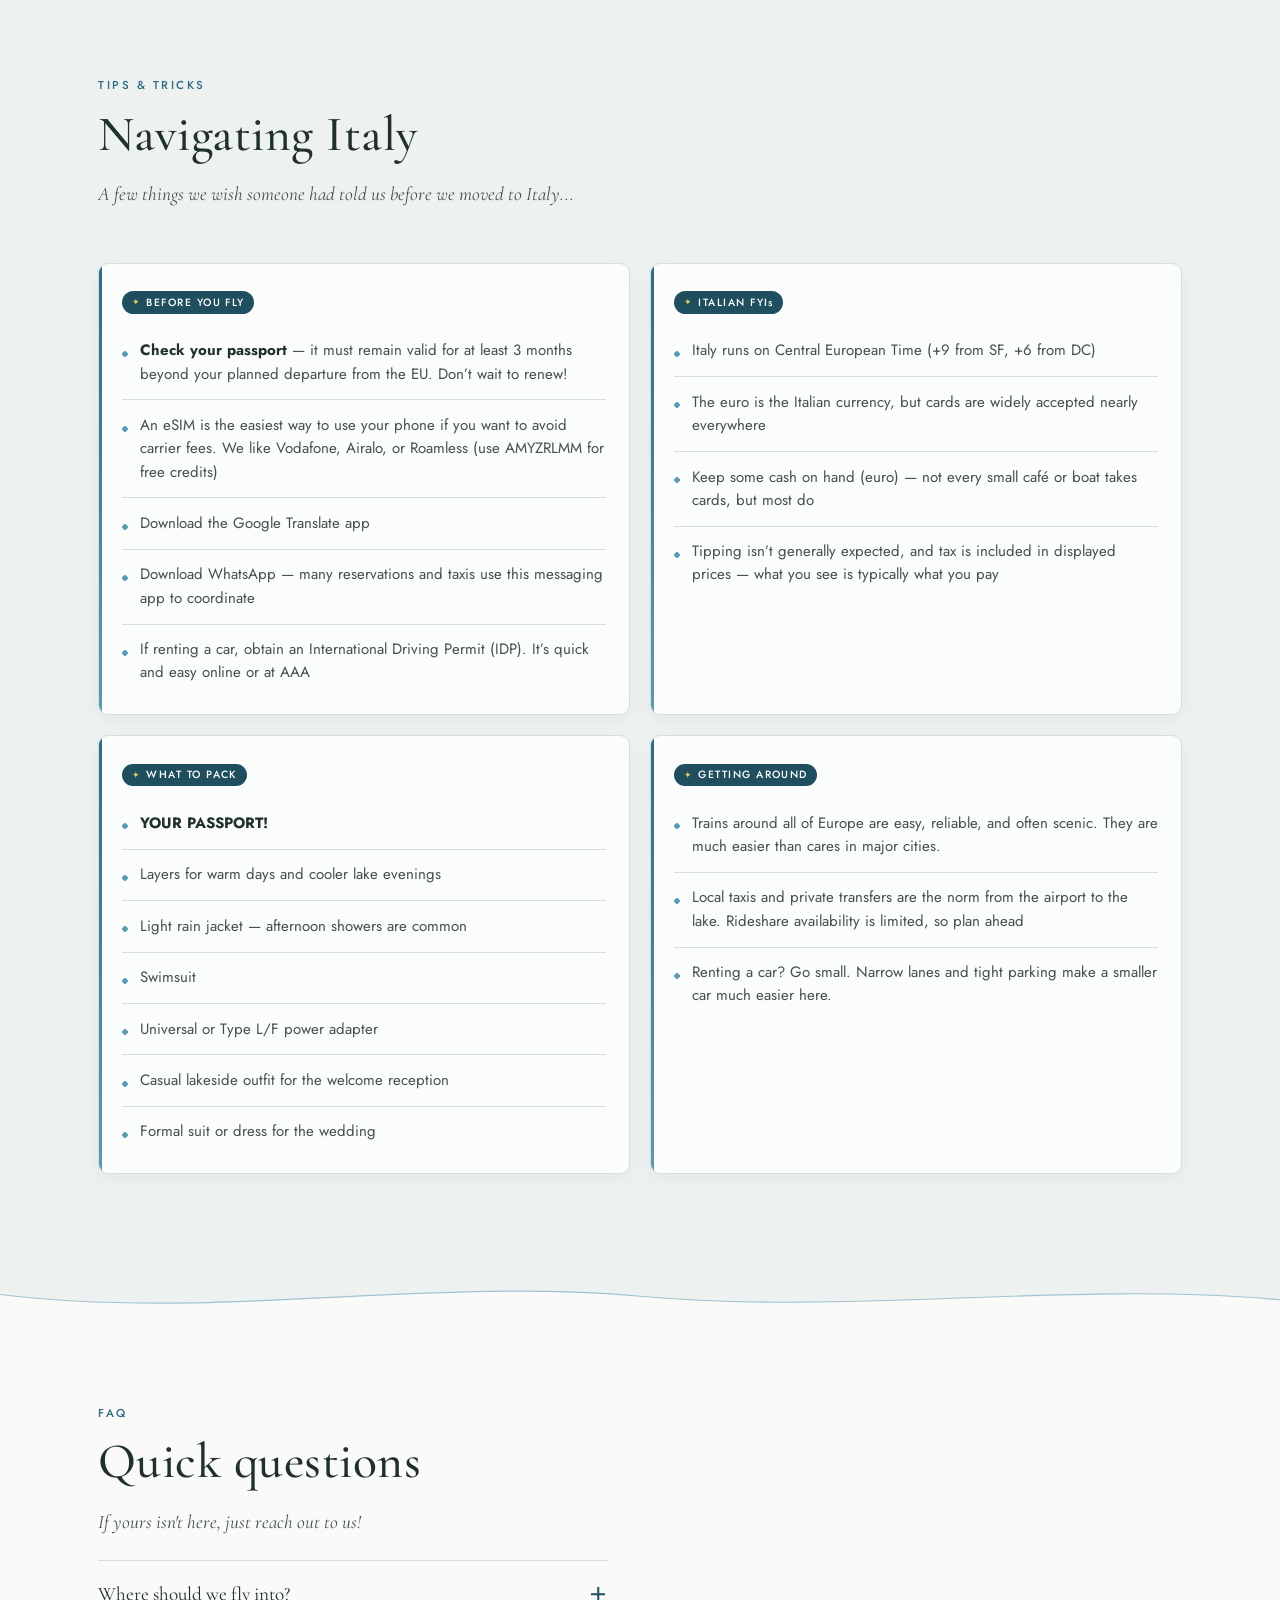
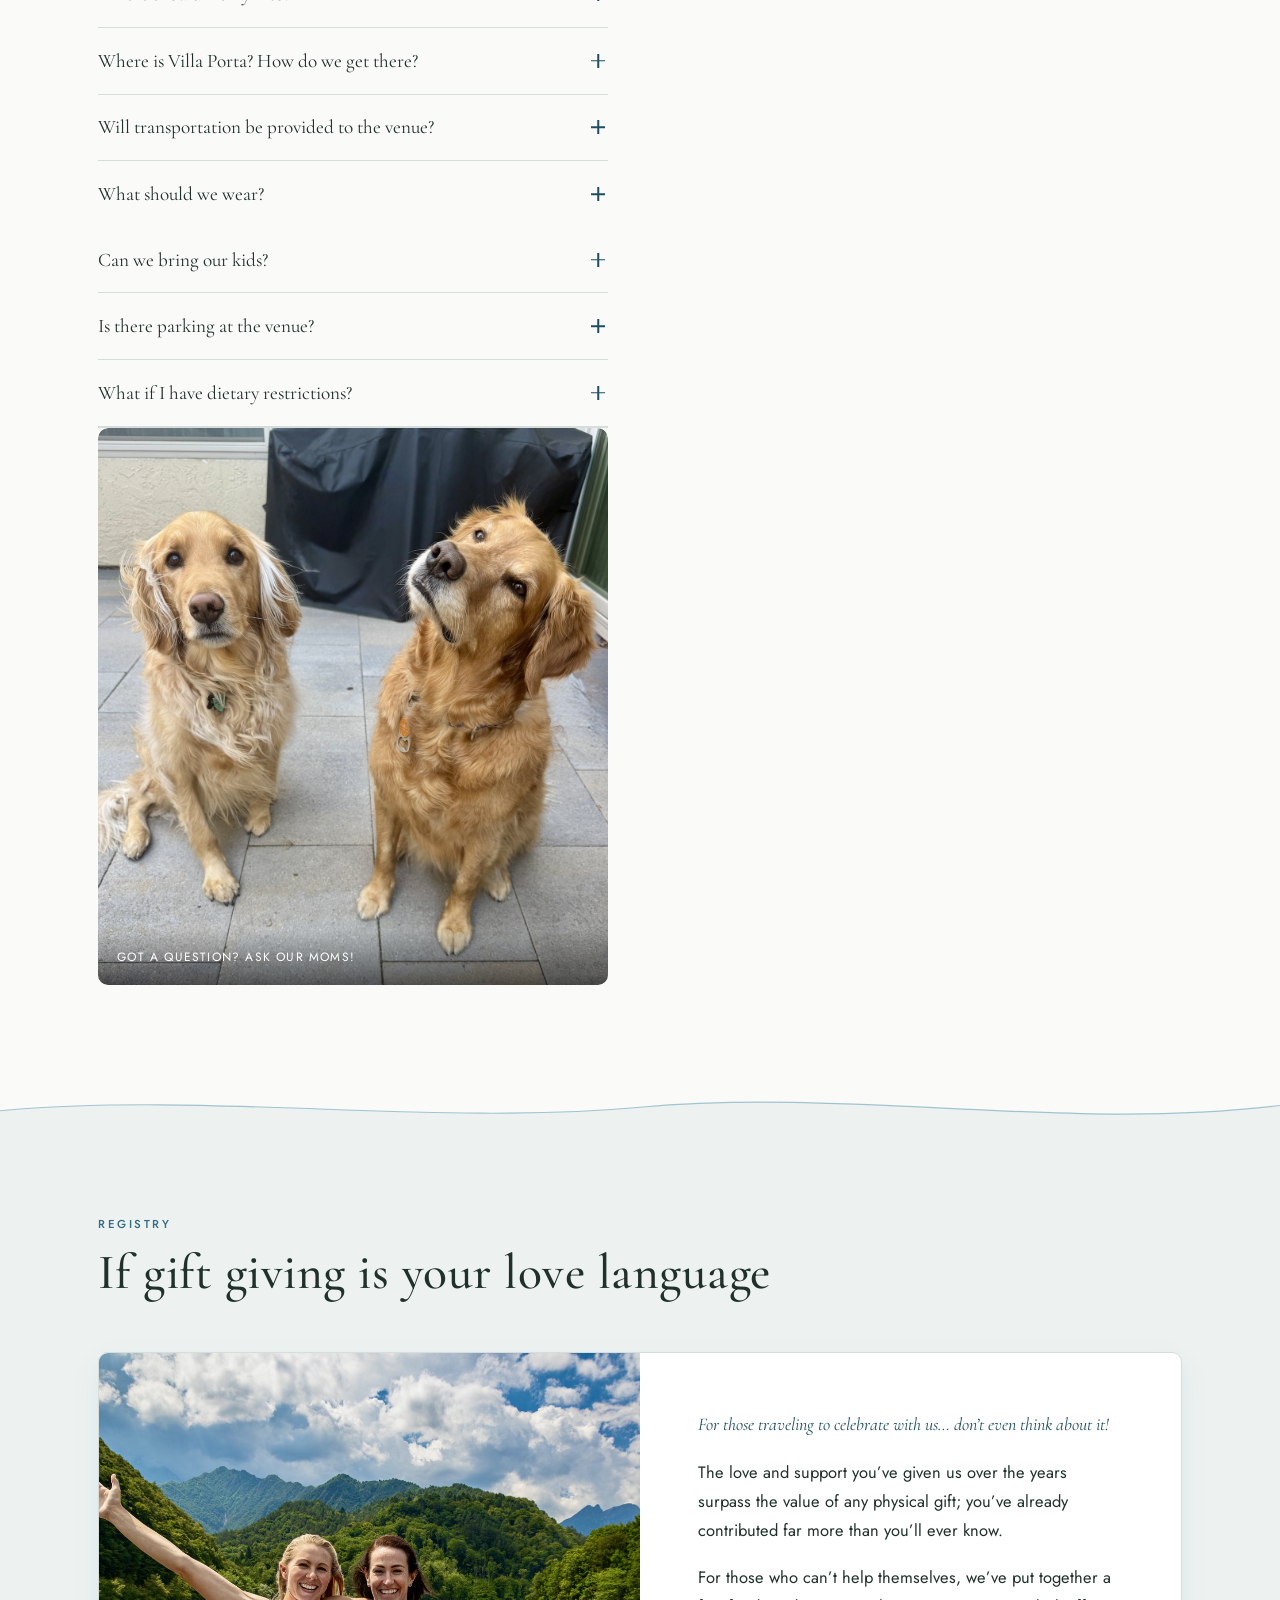
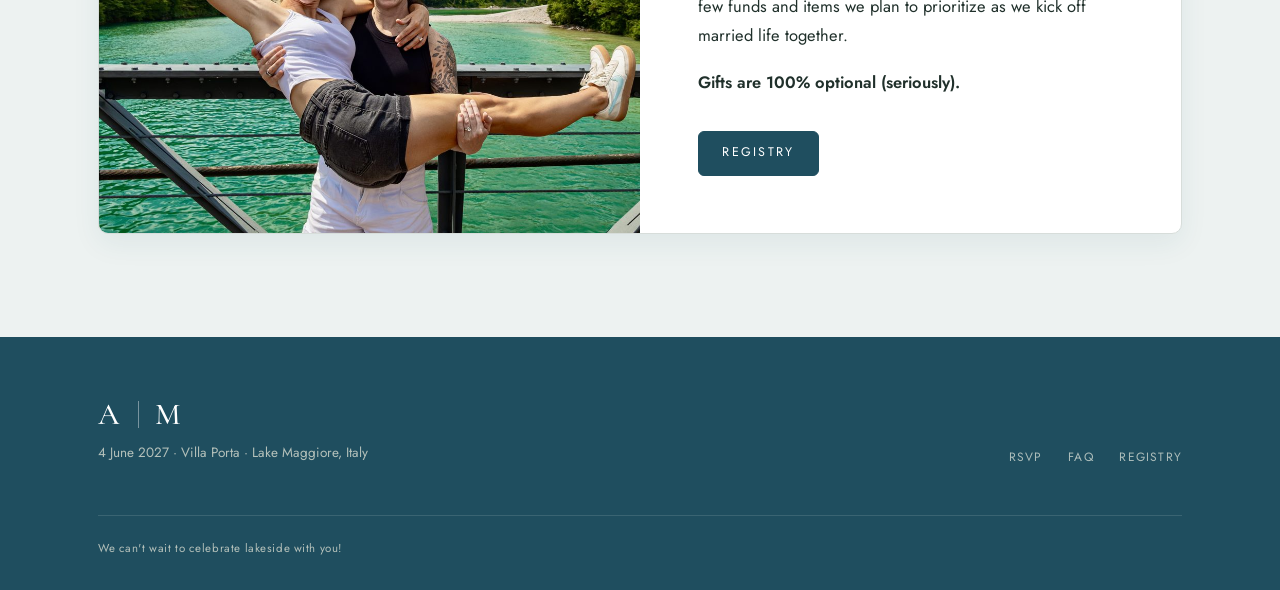
==== commit 2d9cd32e: "Refine event details and FAQ content in index.html Updated event details and transportation informat" ====
--- a/index.html
+++ b/index.html
@@ -242,8 +242,8 @@
         <span class="schedule-day">Friday</span>
         <h3 lang="it">La Bella Giornata</h3>
         <span class="schedule-translation">The Beautiful Day</span>
-        <span class="when">4 June &middot; Villa Porta &middot; Skyview &amp; Limonaia Ballroom</span>
-        <p>A lakeside ceremony and reception, complete with fine Italian food, drinks, desserts, and dancing the night away.</p>
+        <span class="when">4 June &middot; Villa Porta &middot; Terrace &amp; Limonaia Ballroom</span>
+        <p>A lakefront ceremony and reception, complete with fine Italian food, drinks, desserts, and dancing the night away.</p>
         <button type="button" class="schedule-more"><span class="plus"></span> Details</button>
         <div class="schedule-detail">
           <div class="schedule-detail-inner">
@@ -323,7 +323,7 @@
         <div class="info-grid" style="margin-top:1.6rem;">
           <div class="info-block">
             <h3>Milan Malpensa (MXP)</h3>
-            <span class="sub">~1h 15m to Villa Porta &middot; best US connections</span>
+            <span class="sub">~1h 10m to Villa Porta &middot; best US connections</span>
           </div>
           <div class="info-block">
             <h3>Milan Linate (LIN)</h3>
@@ -574,14 +574,14 @@
                   <p class="stay-property-type">Three 1&ndash;2-bedroom apartments &middot; 4&ndash;6 guests each</p>
                   <dl class="stay-times">
                     <div><dt>To Villa Porta</dt><dd>15-minute drive</dd></div>
-                    <div><dt>To Luino pick-up spot</dt><dd>Own transportation required</dd></div>
+                    <div><dt>To Luino or Villa Porta</dt><dd>Own transportation required</dd></div>
                   </dl>
                 </li>
               </ul>
             </article>
           </div>
 
-          <p class="stay-route-note">The &ldquo;Luino pick-up spot&rdquo; uses Camin Hotel Luino as a reference point.</p>
+          <p class="stay-route-note">&ldquo;Luino pick-up spot&rdquo; uses Camin Hotel Luino as a reference point.</p>
         </div>
       </div>
     </section>
@@ -592,7 +592,7 @@
         <svg viewBox="0 0 24 24" fill="none" stroke="currentColor" stroke-width="1.6" stroke-linecap="round" stroke-linejoin="round"><path d="M18 8a6 6 0 0 0-12 0c0 7-3 7-3 9h18c0-2-3-2-3-9"/><path d="M10 21h4"/></svg>
       </div>
       <div class="info-callout-copy stay-concierge-copy">
-        <p><strong>Need different options? Please contact our concierge for more accommodation options</strong></p>
+        <p>Need other options? Please contact our concierge for more accommodations.
       </div>
       <a href="mailto:eventsconcierge@villaporta.style" class="btn">Contact our concierge</a>
     </aside>
@@ -790,26 +790,31 @@
         <div class="faq-list">
           <div class="faq-item">
             <button type="button" class="faq-q">Where should we fly into? <span class="plus"></span></button>
-            <div class="faq-a"><p>Milan is your best bet &mdash; either Malpensa (MXP) or Linate (LIN), both roughly an hour to an hour and a half from Villa Porta. Lugano Airport in Switzerland is also worth checking, depending on your starting point.</p></div>
+            <div class="faq-a"><p>Milan is your best bet &mdash; either Malpensa (MXP) or Linate (LIN), both roughly 60-90 minutes from Villa Porta (Colmenga) or Luino. Lugano Airport in Switzerland is also worth checking, depending on your starting point.</p></div>
           </div>
           <div class="faq-item">
             <button type="button" class="faq-q">Where is Villa Porta? How do we get there? <span class="plus"></span></button>
             <div class="faq-a">
-              <p>Villa Porta is located on the eastern shore of Lake Maggiore, in the small town of Colmenga. Luino is the neighboring town, a few minutes south. Colmenga and Luino sit one hour north of Milan, best accessed by taxis, rental car, or private transfer. <br>Note: Rideshare availability is limited, so plan ahead.</p>
+              <p>Villa Porta is located on the eastern shore of Lake Maggiore, in the small town of Colmenga. Luino is the neighboring town, a few minutes south. Colmenga and Luino sit one hour north of Milan, best accessed by taxis, rental car, or private transfer. 
+                <br>
+                <br>Note: Rideshare availability is limited, so plan ahead.</p>
               <address class="faq-address"><strong>Relais Villa Porta</strong><br>Via Angelo Palazzi 1<br>Colmegna, 21016 Luino (VA), Italy</address>
             </div>
           </div>
           <div class="faq-item">
              <button type="button" class="faq-q">Will transportation be provided to the venue? <span class="plus"></span></button>
-            <div class="faq-a"><p>Yes &mdash; We&rsquo;ll provide transportation from downtown Luino to the venue (Villa Porta) for all wedding events &mdash; see Stay for more details.. Our guest concierge is happy to help you coordinate other personal transportation you may need.</p></div>
+            <div class="faq-a"><p>Yes &mdash; we&rsquo;ll provide transportation from downtown Luino to the venue (Villa Porta) for all wedding events &mdash; see Stay for more details.</p>Our guest concierge is happy to help you coordinate other personal transportation you may need.</p></div>
           </div>
           <div class="faq-item">
             <button type="button" class="faq-q">What should we wear? <span class="plus"></span></button>
-            <div class="faq-a"><p>For <span lang="it"><em>Benvenuti al Lago (welcome reception)</em></span>: casual lakeside attire &mdash; sundresses, shorts, sandals, linens, polos, nothing too formal.<br>For <span lang="it"><em>La Bella Giornata (wedding)</em></span>: Formal&mdash; dark suit, ankle-floor length dress or jumpsuit (any color).<br>For <span lang="it"><em>Arrivederci, Amici (morning after)</em></span>: Very casual&mdash; come as you are!<br><br>See The Weekend for details on each event.   
+            <div class="faq-a"><p>For <span lang="it"><em>Benvenuti al Lago (welcome reception)</em></span>: casual lakeside attire &mdash; sundresses, shorts, sandals, linens, polos, nothing too formal.
+              <br>
+              <br>For <span lang="it"><em>La Bella Giornata (wedding)</em></span>: Formal&mdash; dark suit, ankle-floor length dress or jumpsuit (any color).<br>
+              <br>For <span lang="it"><em>Arrivederci, Amici (morning after)</em></span>: Very casual&mdash; come as you are!<br><br>See The Weekend for details on each event.   
           </div>
           <div class="faq-item"> 
           <button type="button" class="faq-q">Can we bring our kids? <span class="plus"></span></button>
-            <div class="faq-a"><p>As much as we love your little ones and would love to celebrate with them, venue capacity means we&rsquo;re, unfortunately, unable to accommodate children at any of the weekend&rsquo;s events.</p></div>
+            <div class="faq-a"><p>As much as we love your little ones, venue capacity means we&rsquo;re, unfortunately, unable to accommodate children at any of the weekend&rsquo;s events.</p></div>
           </div>
           <div class="faq-item">
             <button type="button" class="faq-q">Is there parking at the venue? <span class="plus"></span></button>
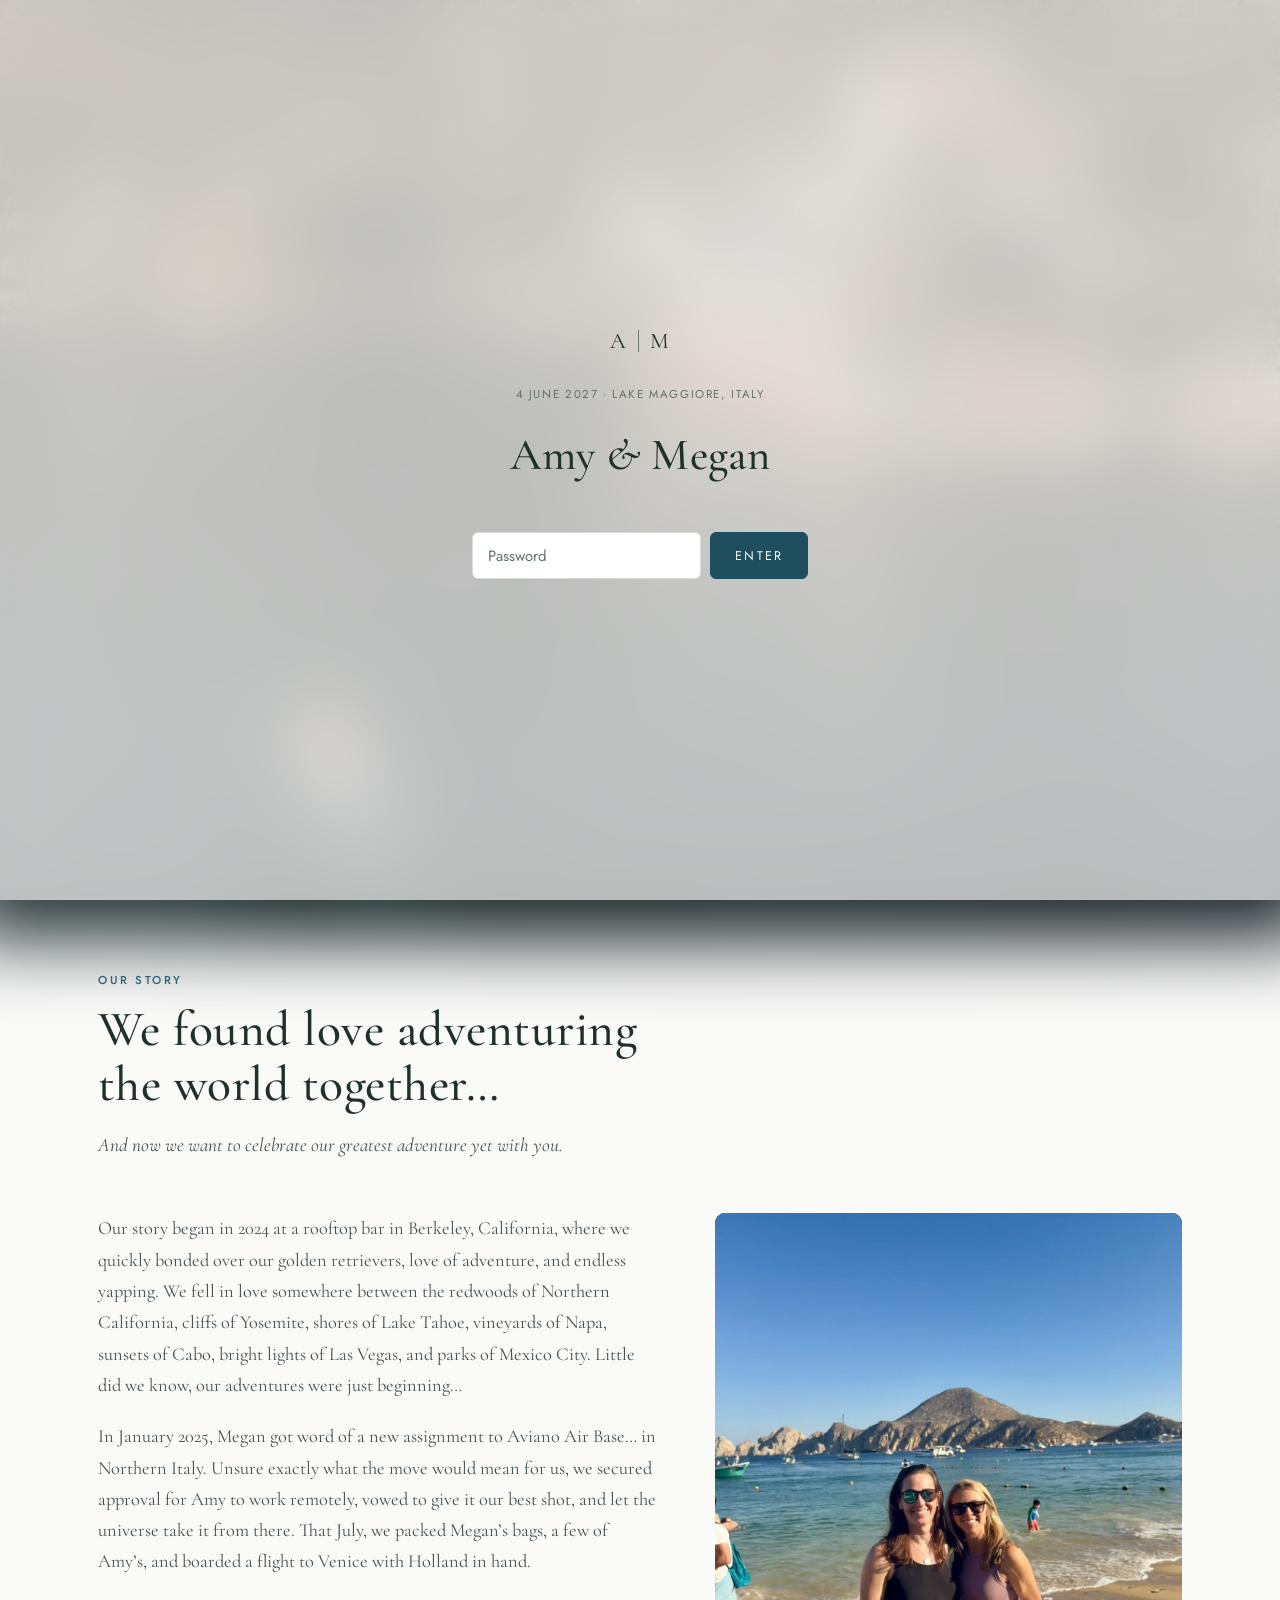
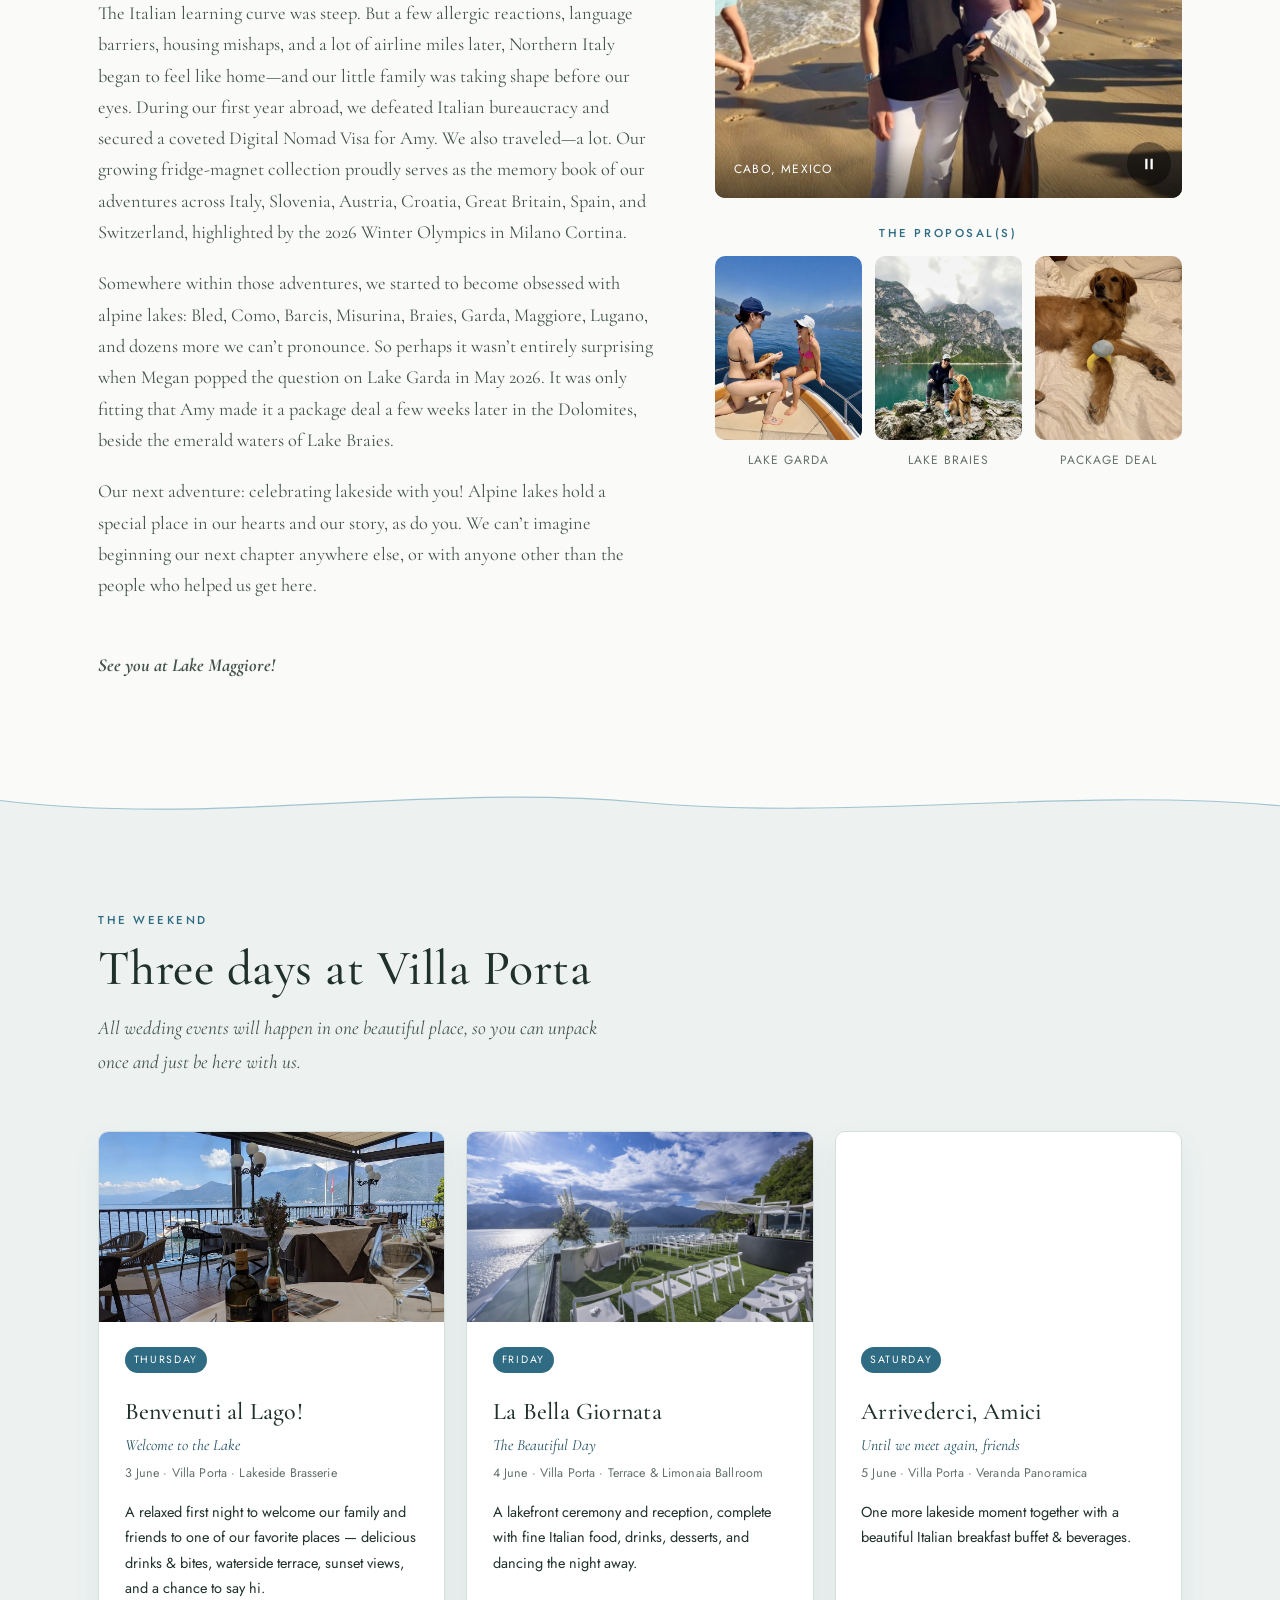
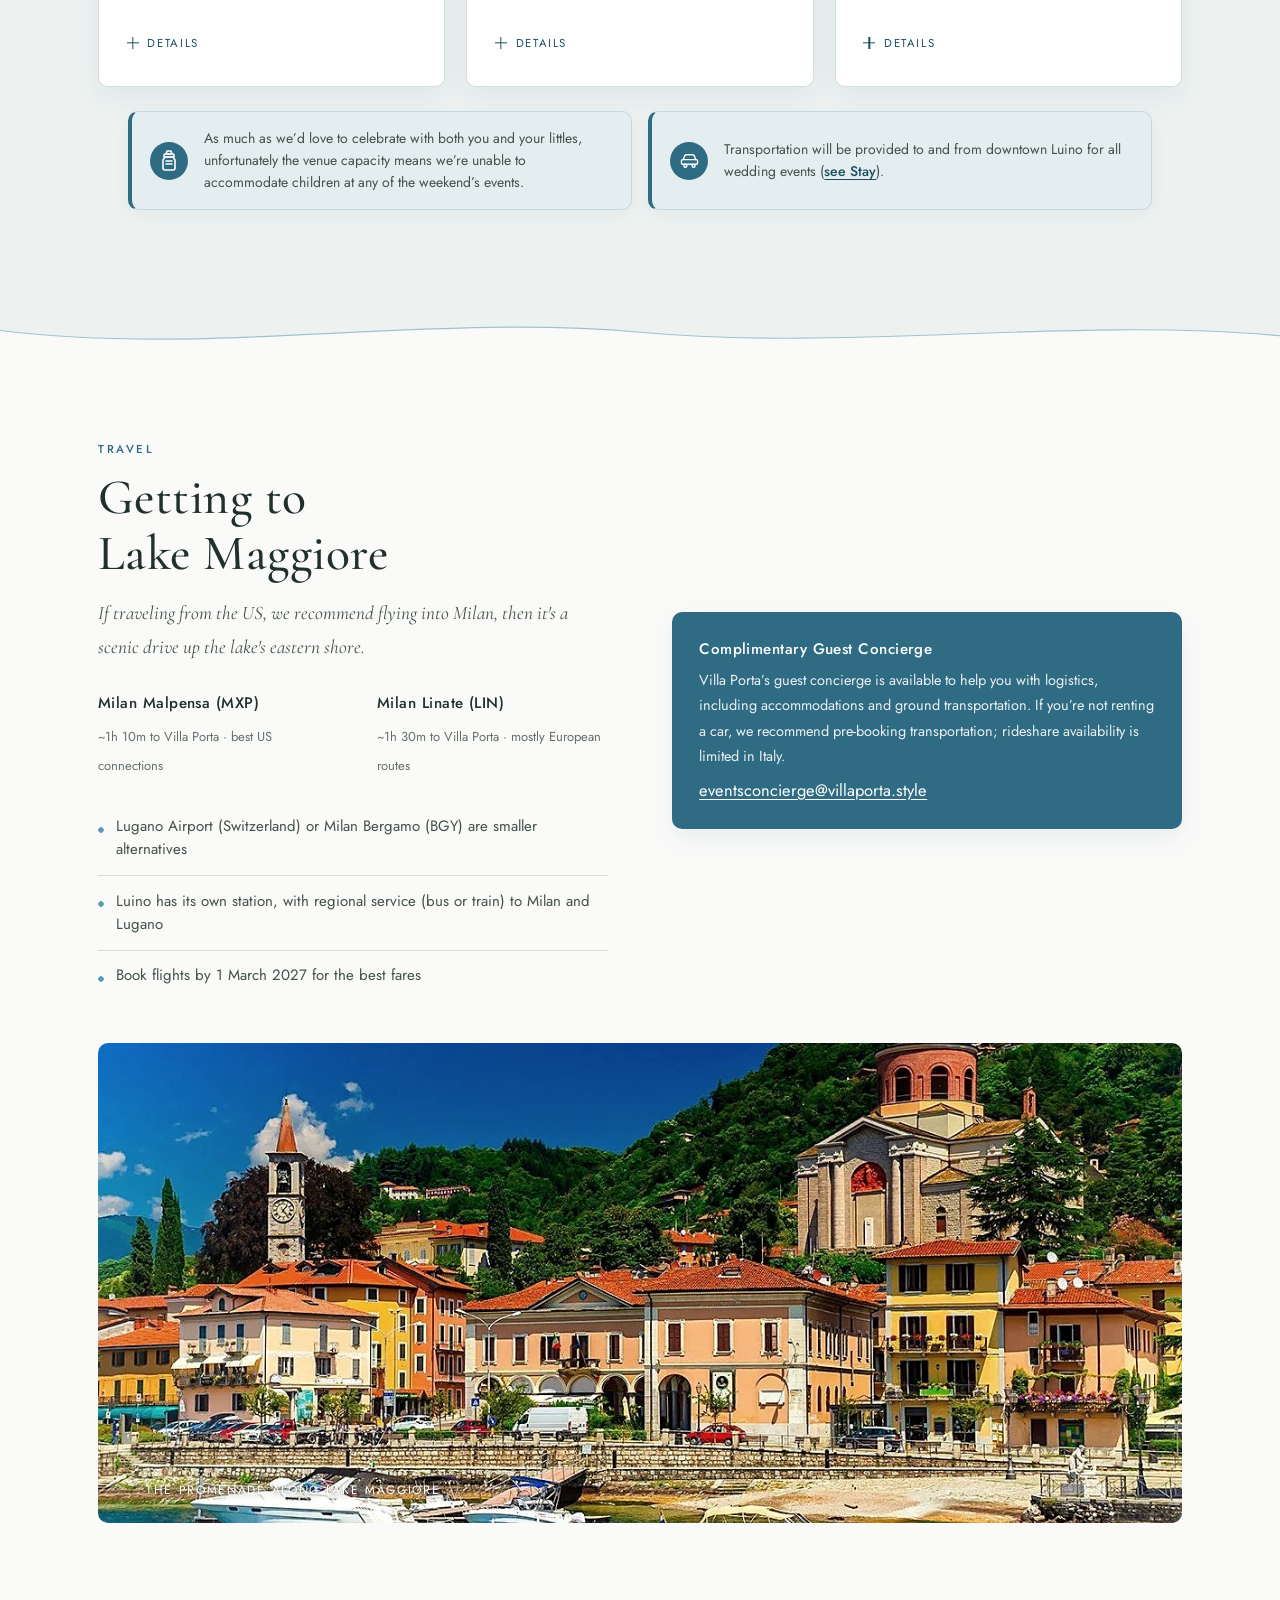
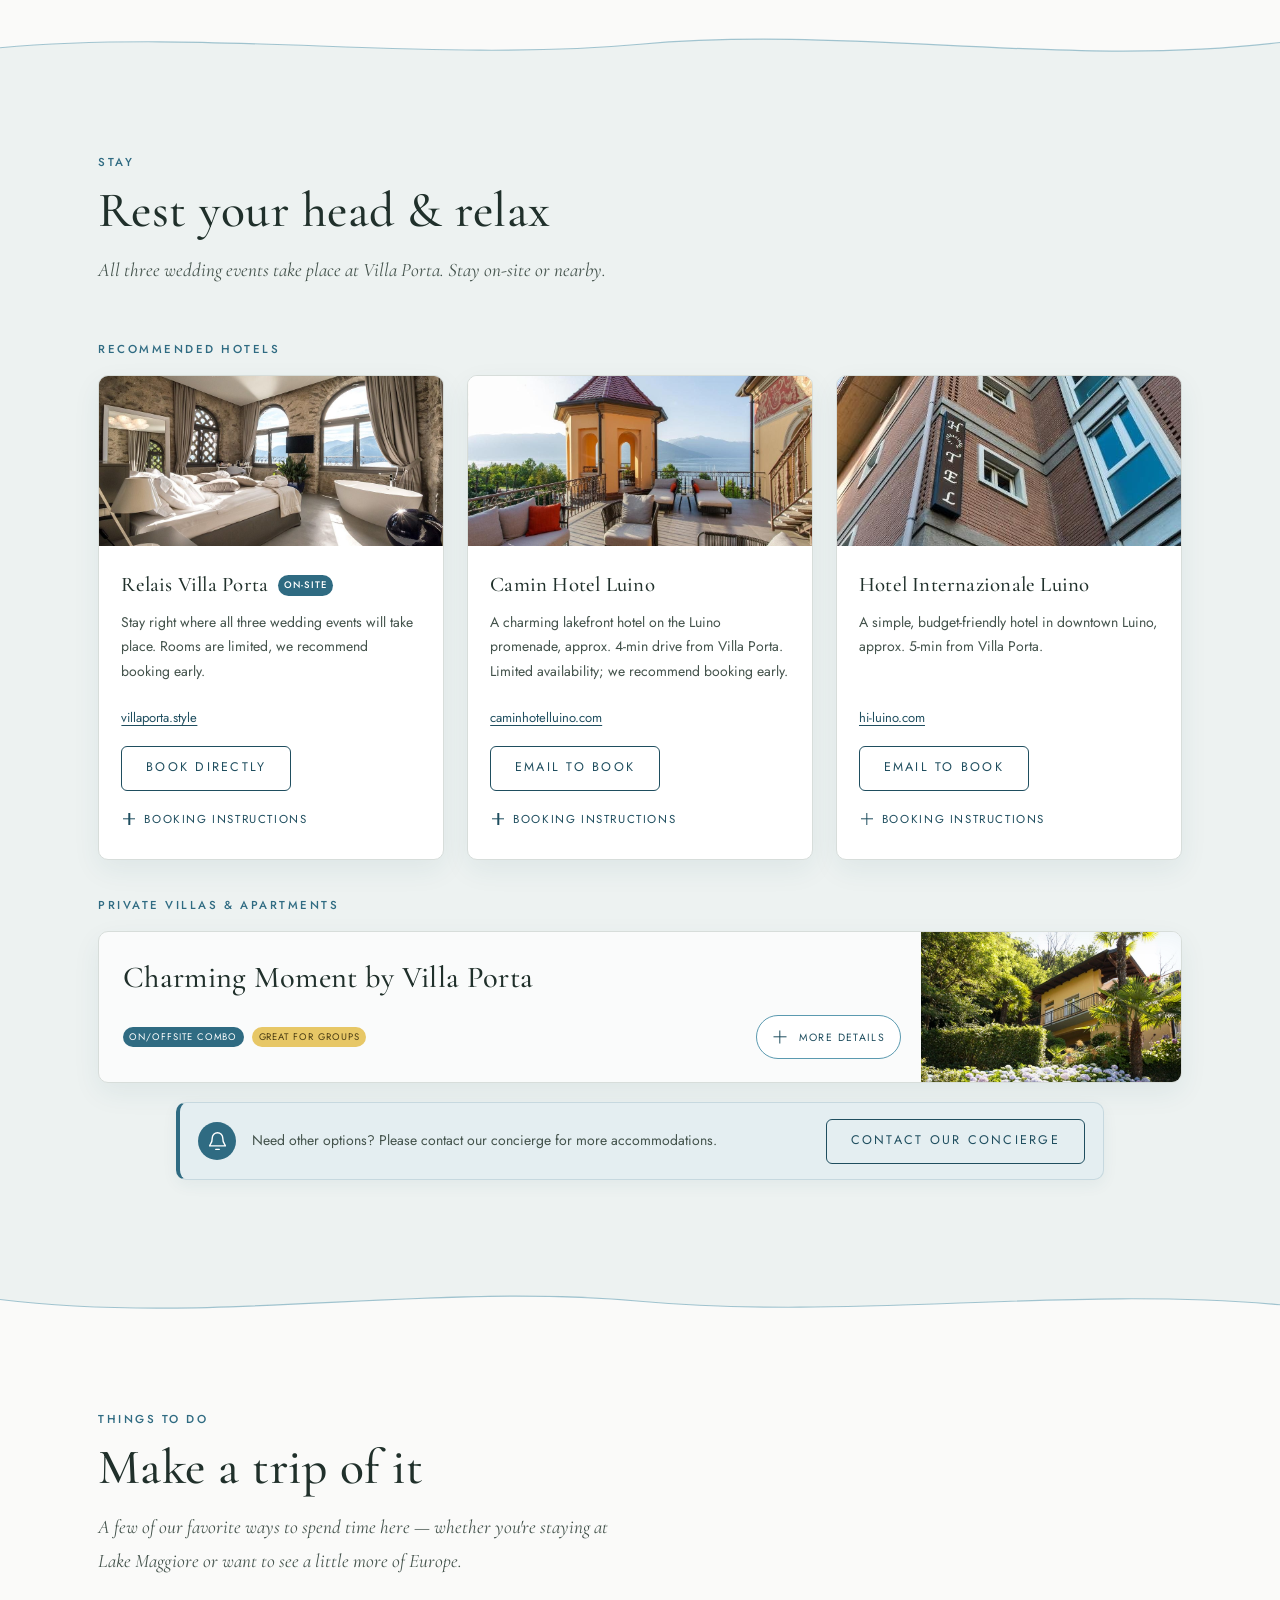
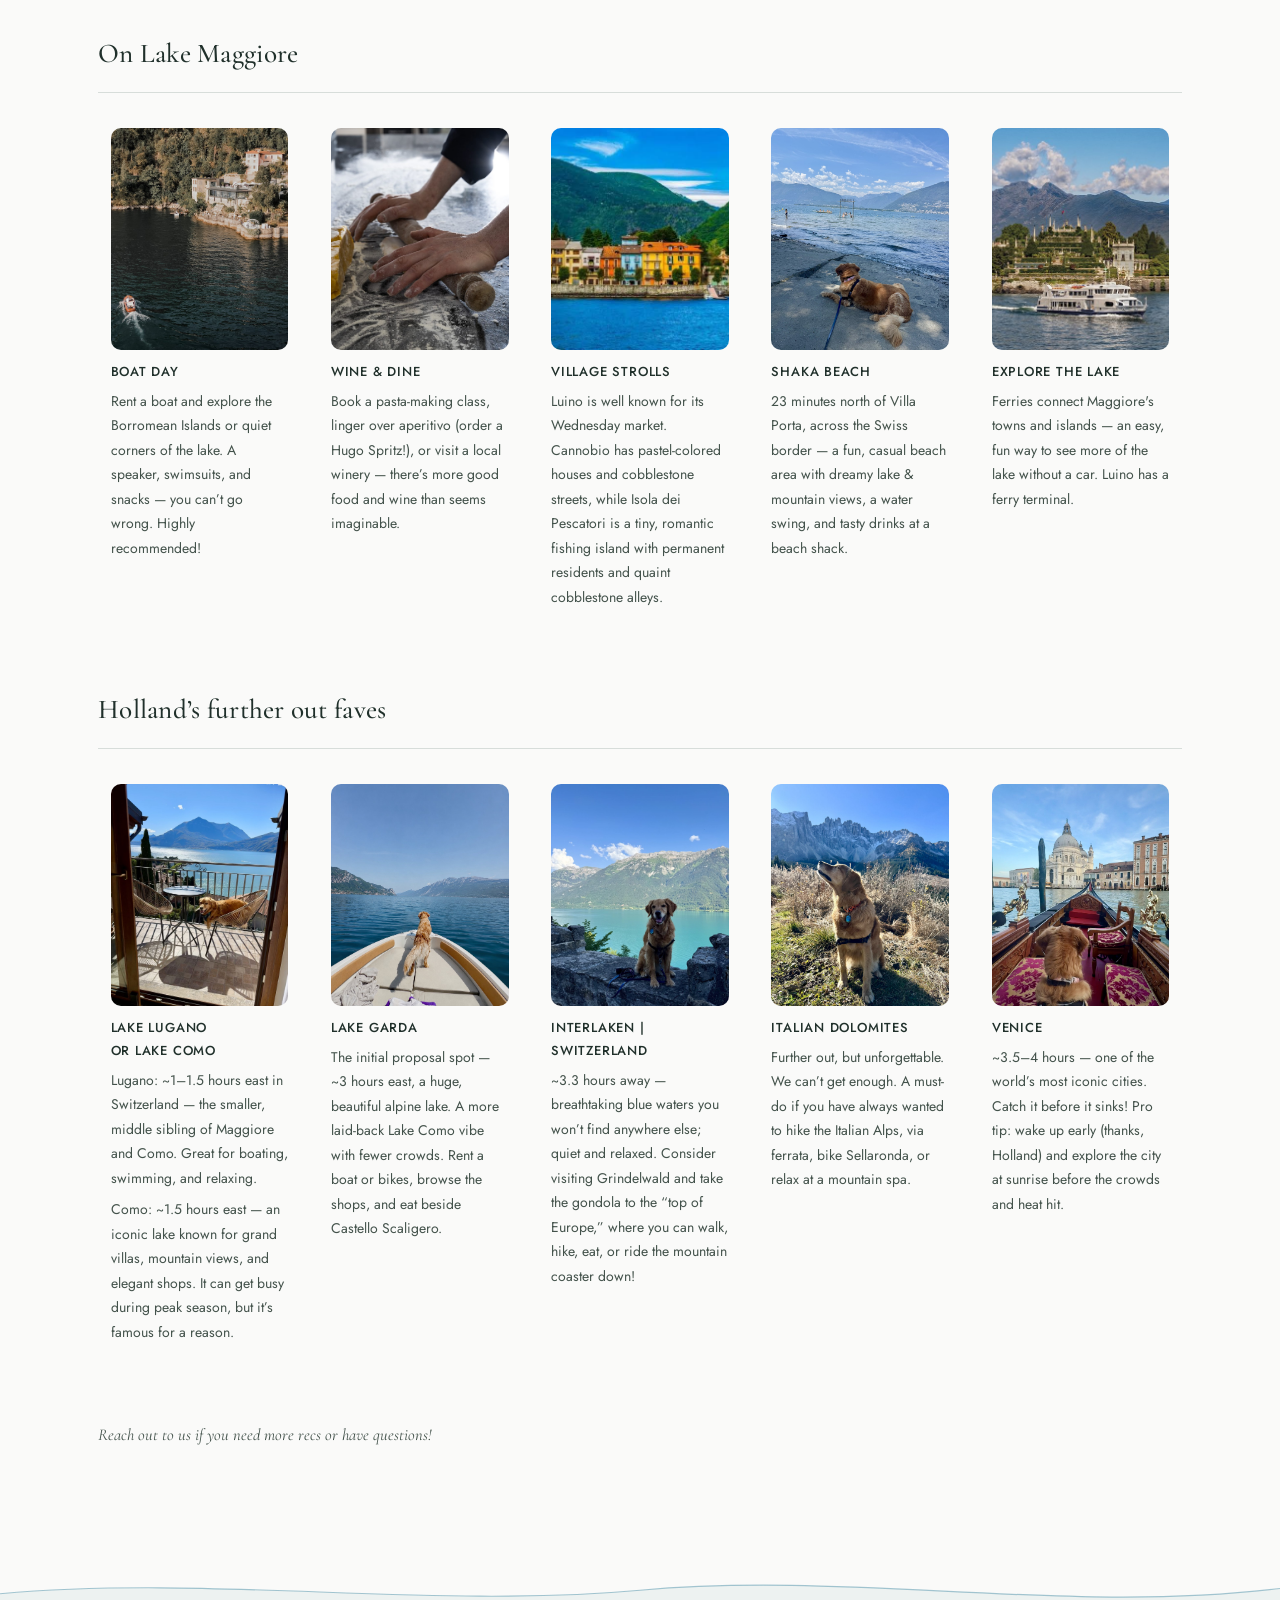
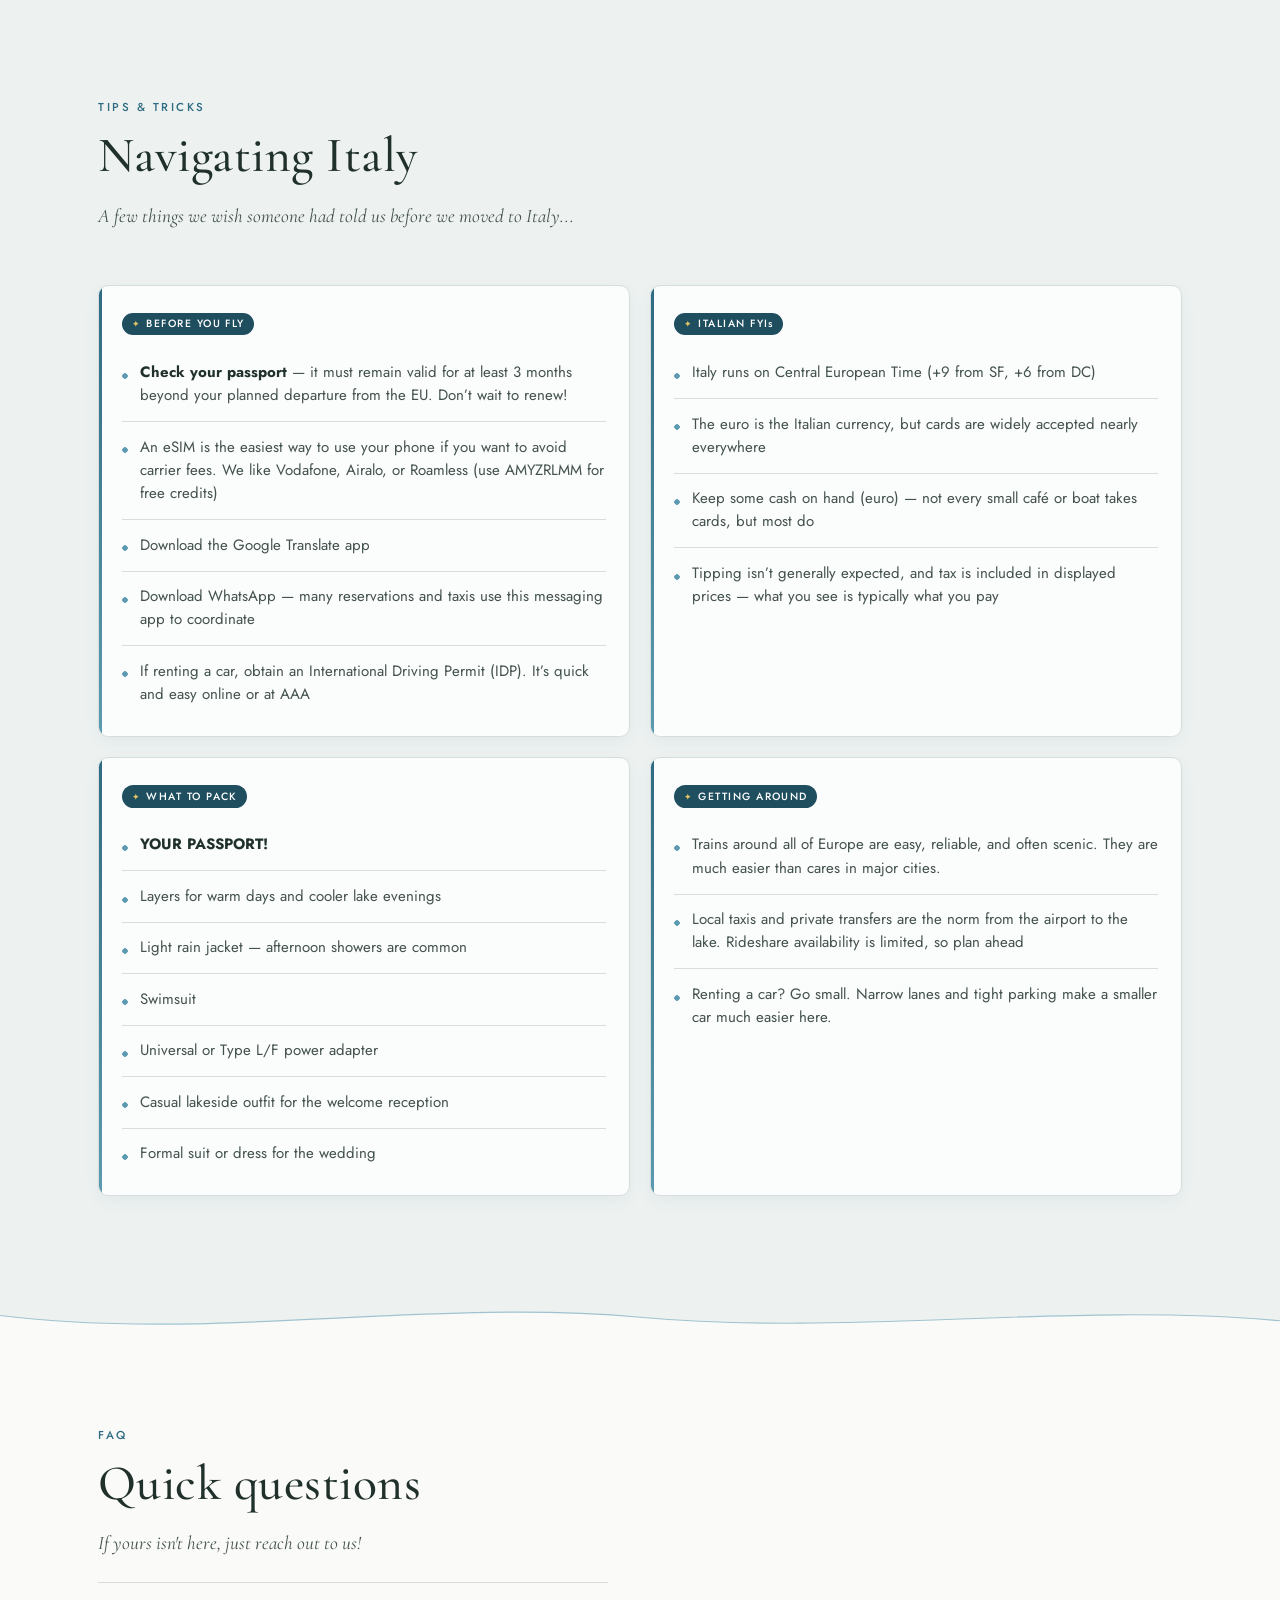
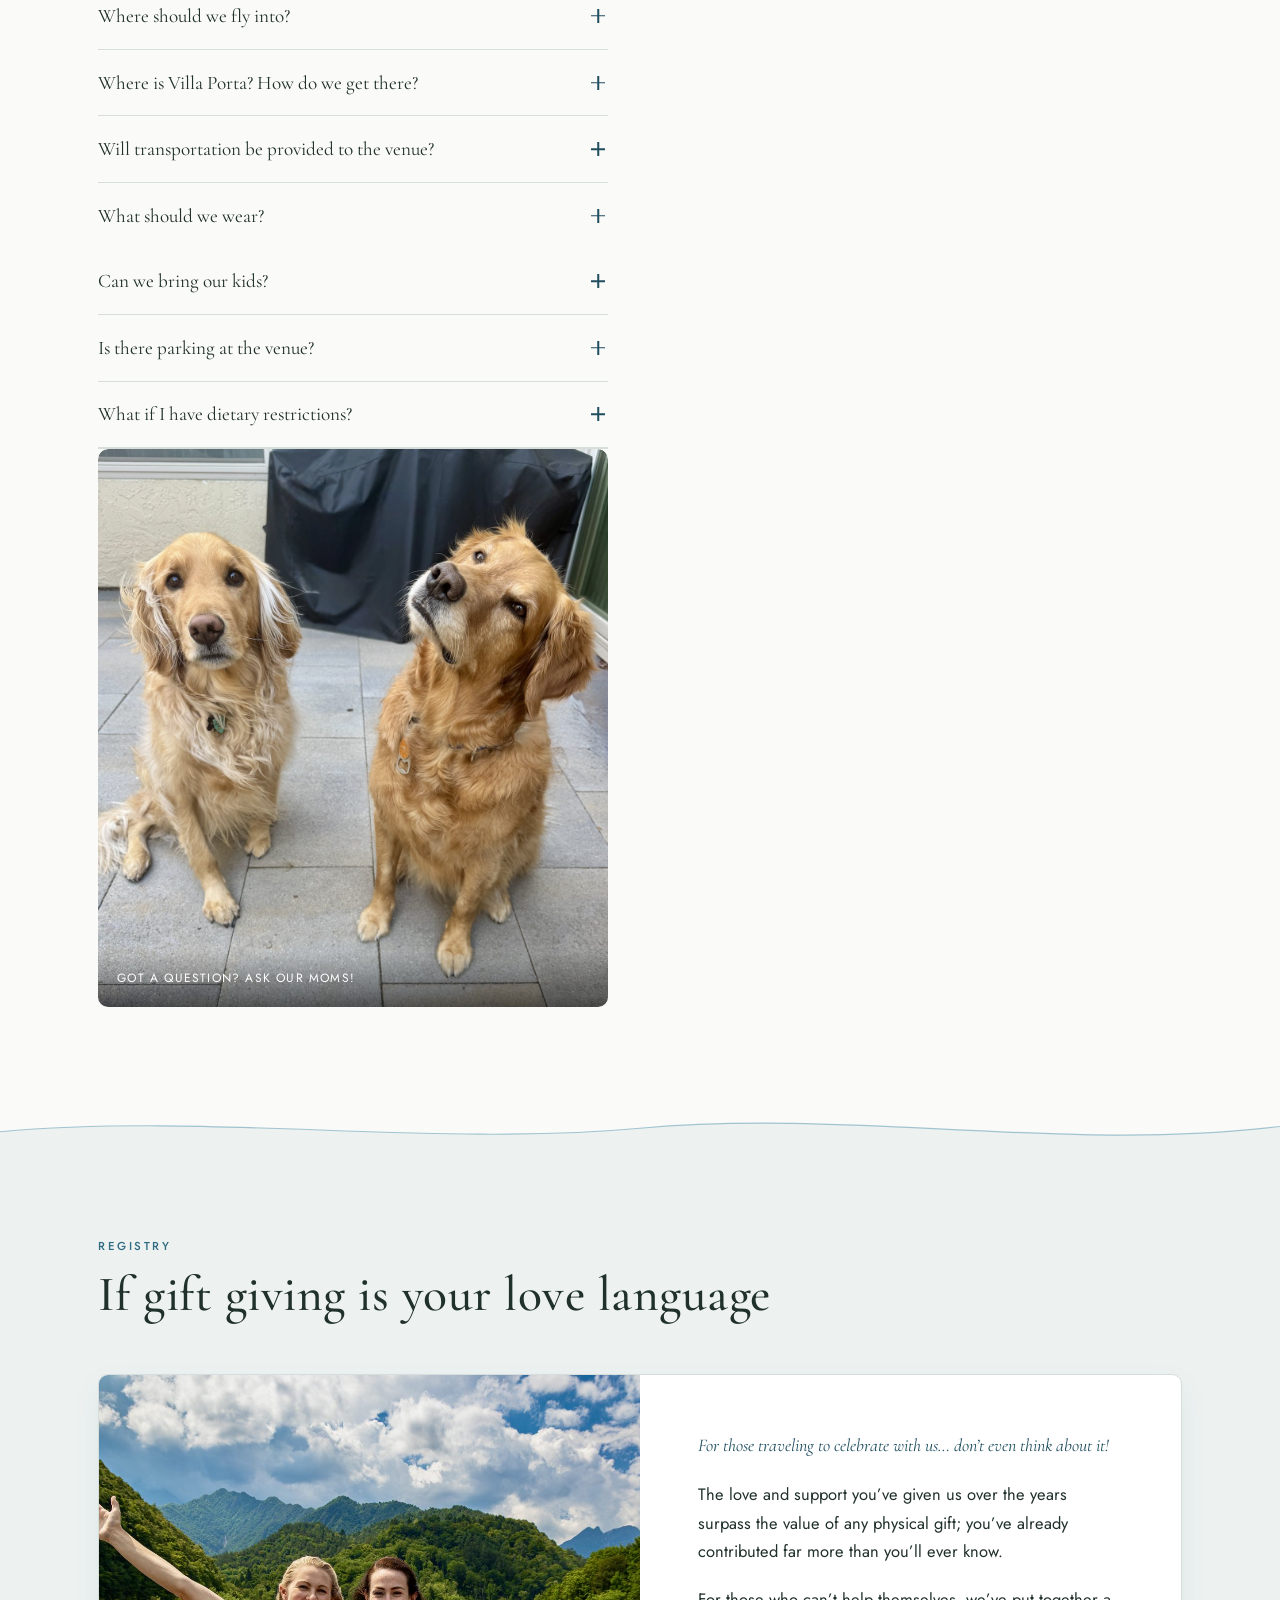
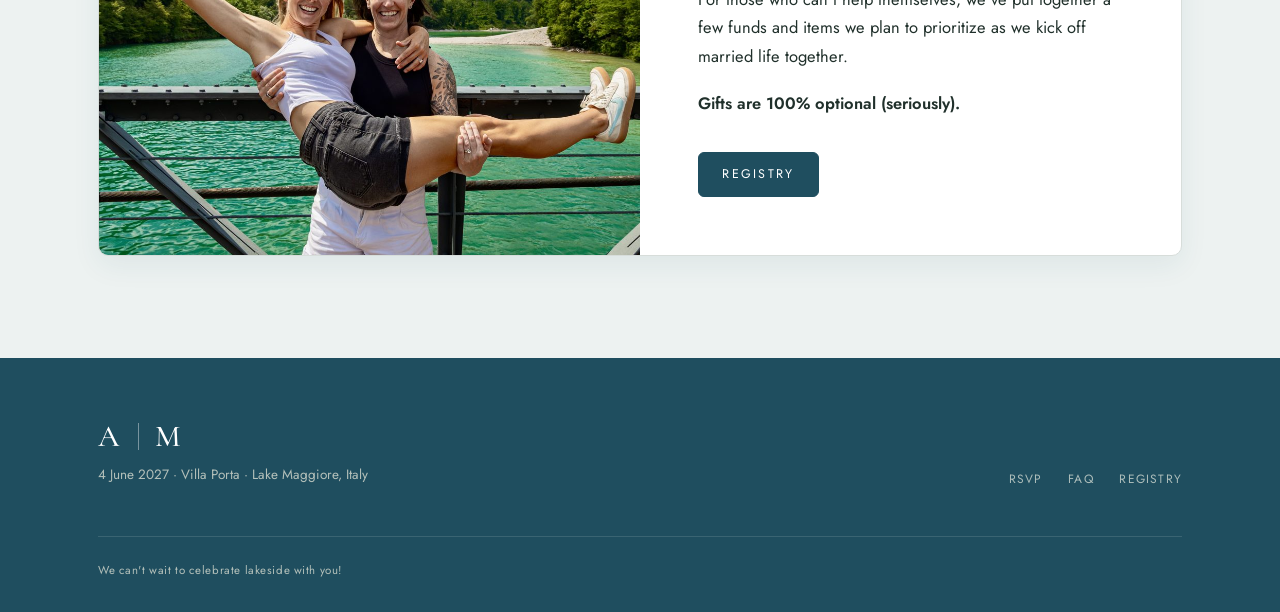
==== commit 359f16c2: "Update index.html" ====
--- a/index.html
+++ b/index.html
@@ -288,7 +288,7 @@
           <svg class="baby-bottle" viewBox="0 0 24 24" fill="none" stroke="currentColor" stroke-width="1.6" stroke-linecap="round" stroke-linejoin="round"><path d="M10 2h4l1 3H9l1-3Z"/><path d="M8 5h8a1 1 0 0 1 1 1v2H7V6a1 1 0 0 1 1-1Z"/><path d="M8 8h8l2 3v8a2 2 0 0 1-2 2H8a2 2 0 0 1-2-2v-8l2-3Z"/><path d="M9 12h6M9 15h6"/></svg>
         </div>
         <div class="info-callout-copy">
-          <p>As much as we&rsquo;d love to see your little ones, unfortunately, we cannot accommodate children at any of the weekend&rsquo;s events.</p>
+          <p>As much as we&rsquo;d love to celebrate with both you and your littles, unfortunately the venue capacity means we&rsquo;re unable to accommodate children at any of the weekend&rsquo;s events.</p>
         </div>
       </aside>
 
@@ -297,7 +297,7 @@
           <svg viewBox="0 0 24 24" fill="none" stroke="currentColor" stroke-width="1.6" stroke-linecap="round" stroke-linejoin="round"><path d="M5 11l1.4-4.2A2 2 0 0 1 8.3 5.4h7.4a2 2 0 0 1 1.9 1.4L19 11"/><rect x="2.8" y="11" width="18.4" height="5.2" rx="1.4"/><circle cx="7.3" cy="18" r="1.7"/><circle cx="16.7" cy="18" r="1.7"/></svg>
         </div>
         <div class="info-callout-copy">
-          <p>Transportation will be provided to and from downtown Luino hotels for all wedding events (<a href="#stay">see Stay</a>).</p>
+          <p>Transportation will be provided to and from downtown Luino for all wedding events (<a href="#stay">see Stay</a>).</p>
         </div>
       </aside>
     </div>
@@ -814,7 +814,7 @@
           </div>
           <div class="faq-item"> 
           <button type="button" class="faq-q">Can we bring our kids? <span class="plus"></span></button>
-            <div class="faq-a"><p>As much as we love your little ones, venue capacity means we&rsquo;re, unfortunately, unable to accommodate children at any of the weekend&rsquo;s events.</p></div>
+            <div class="faq-a"><p>As much as we&rsquo;d love to celebrate with both you and your littles, unfortunately the venue capacity means we&rsquo;re unable to accommodate children at any of the weekend&rsquo;s events.</p></div>
           </div>
           <div class="faq-item">
             <button type="button" class="faq-q">Is there parking at the venue? <span class="plus"></span></button>
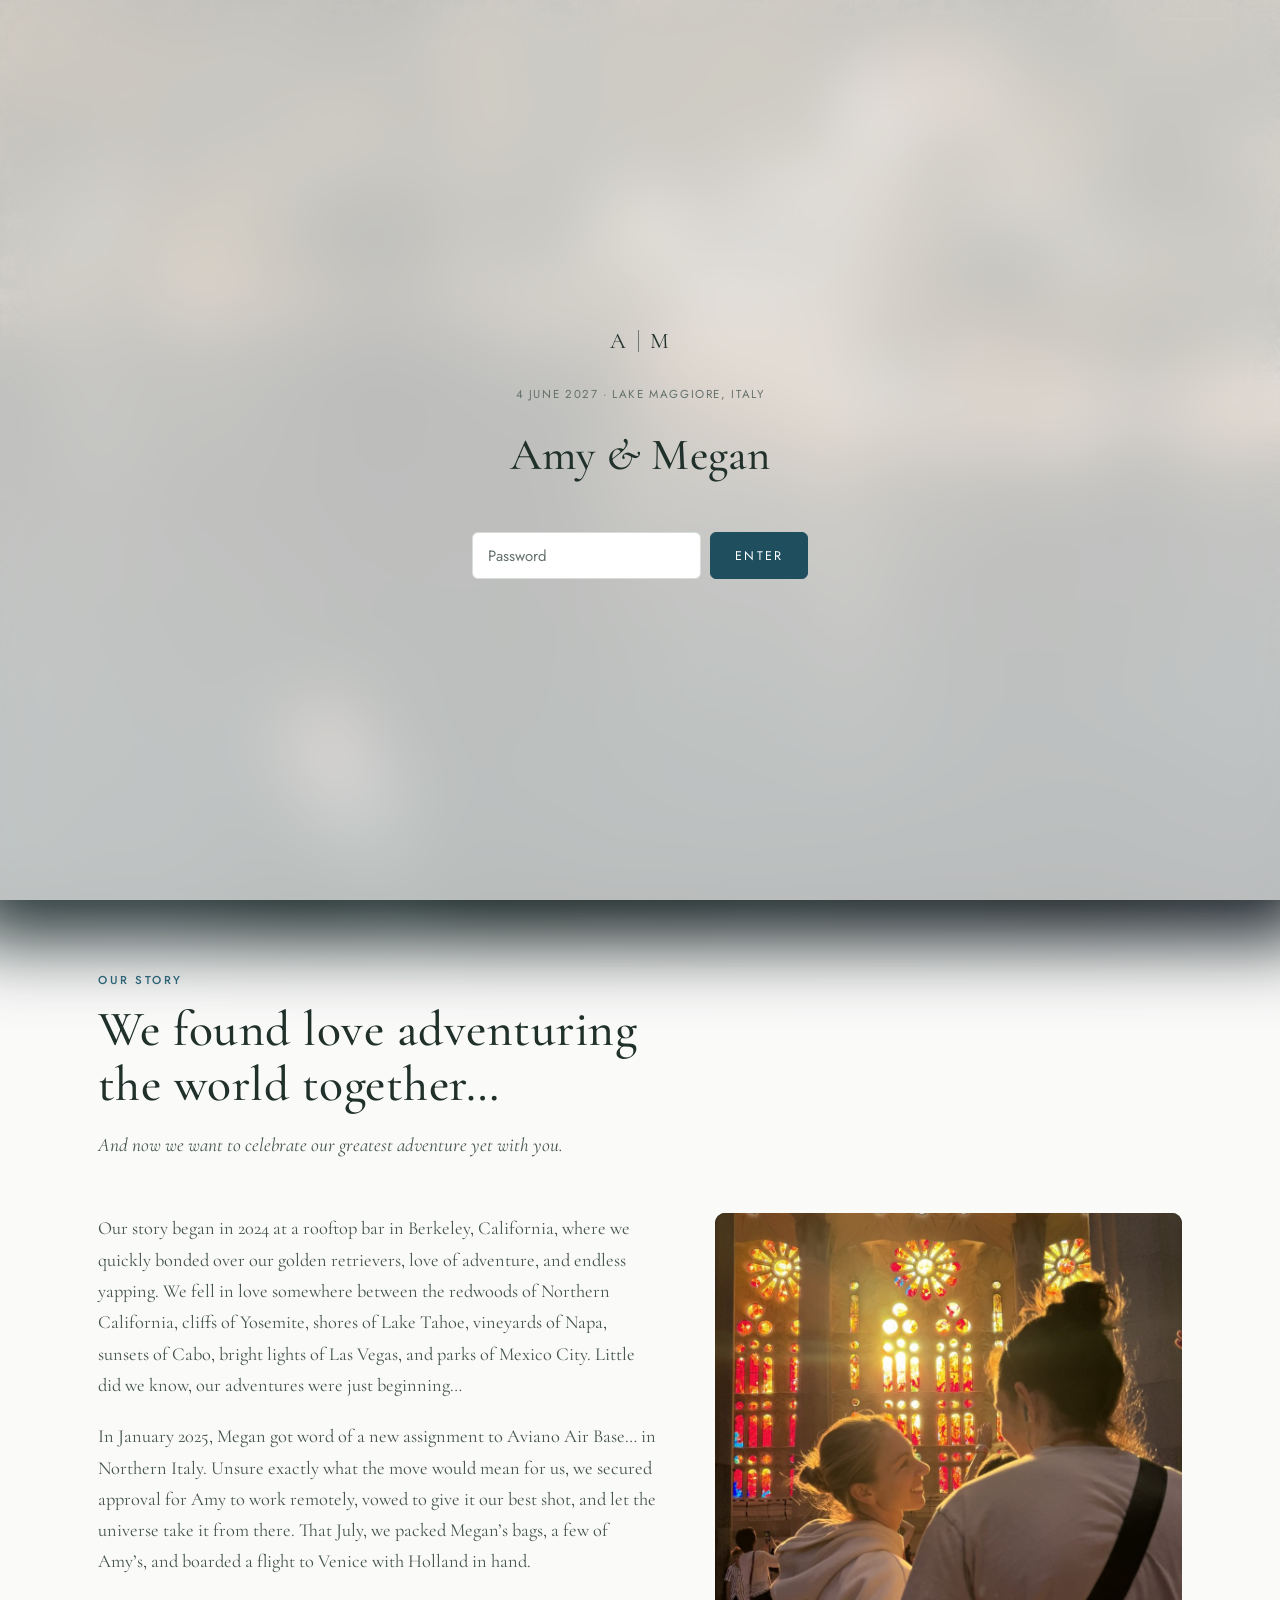
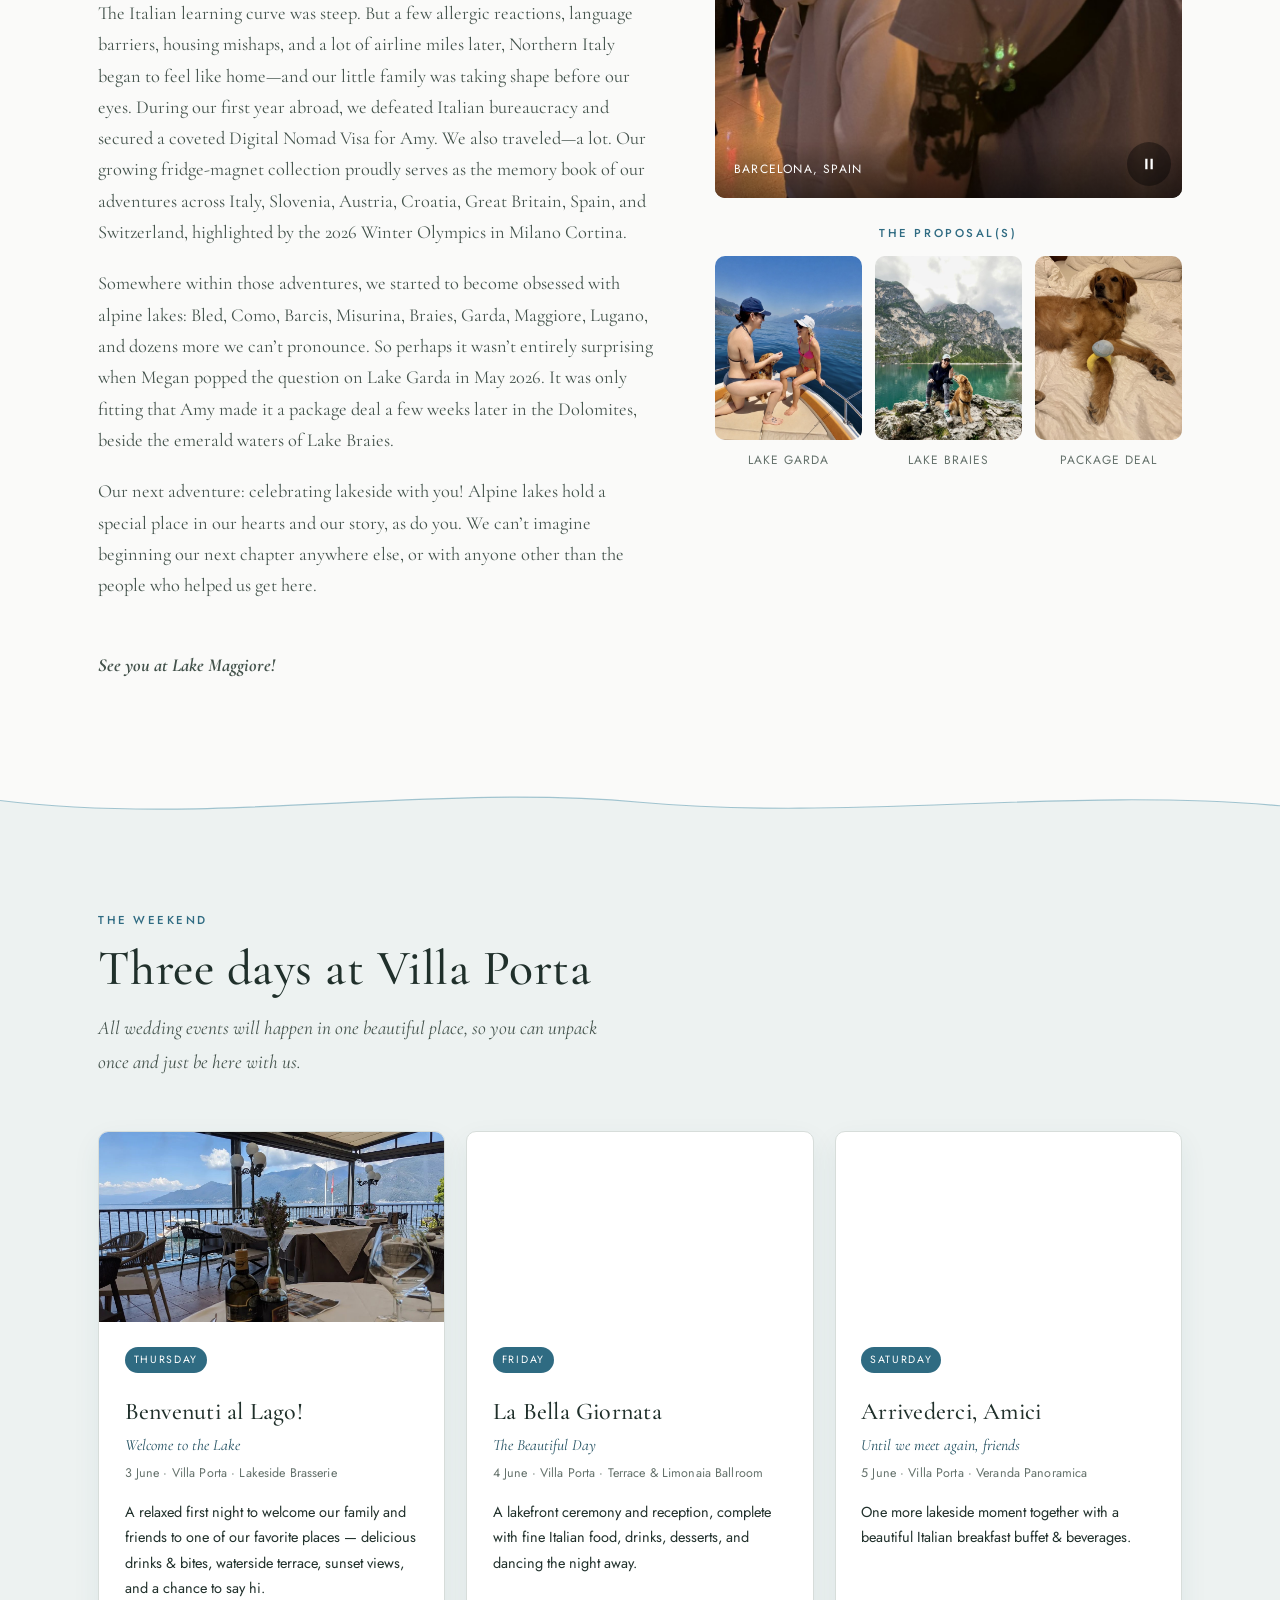
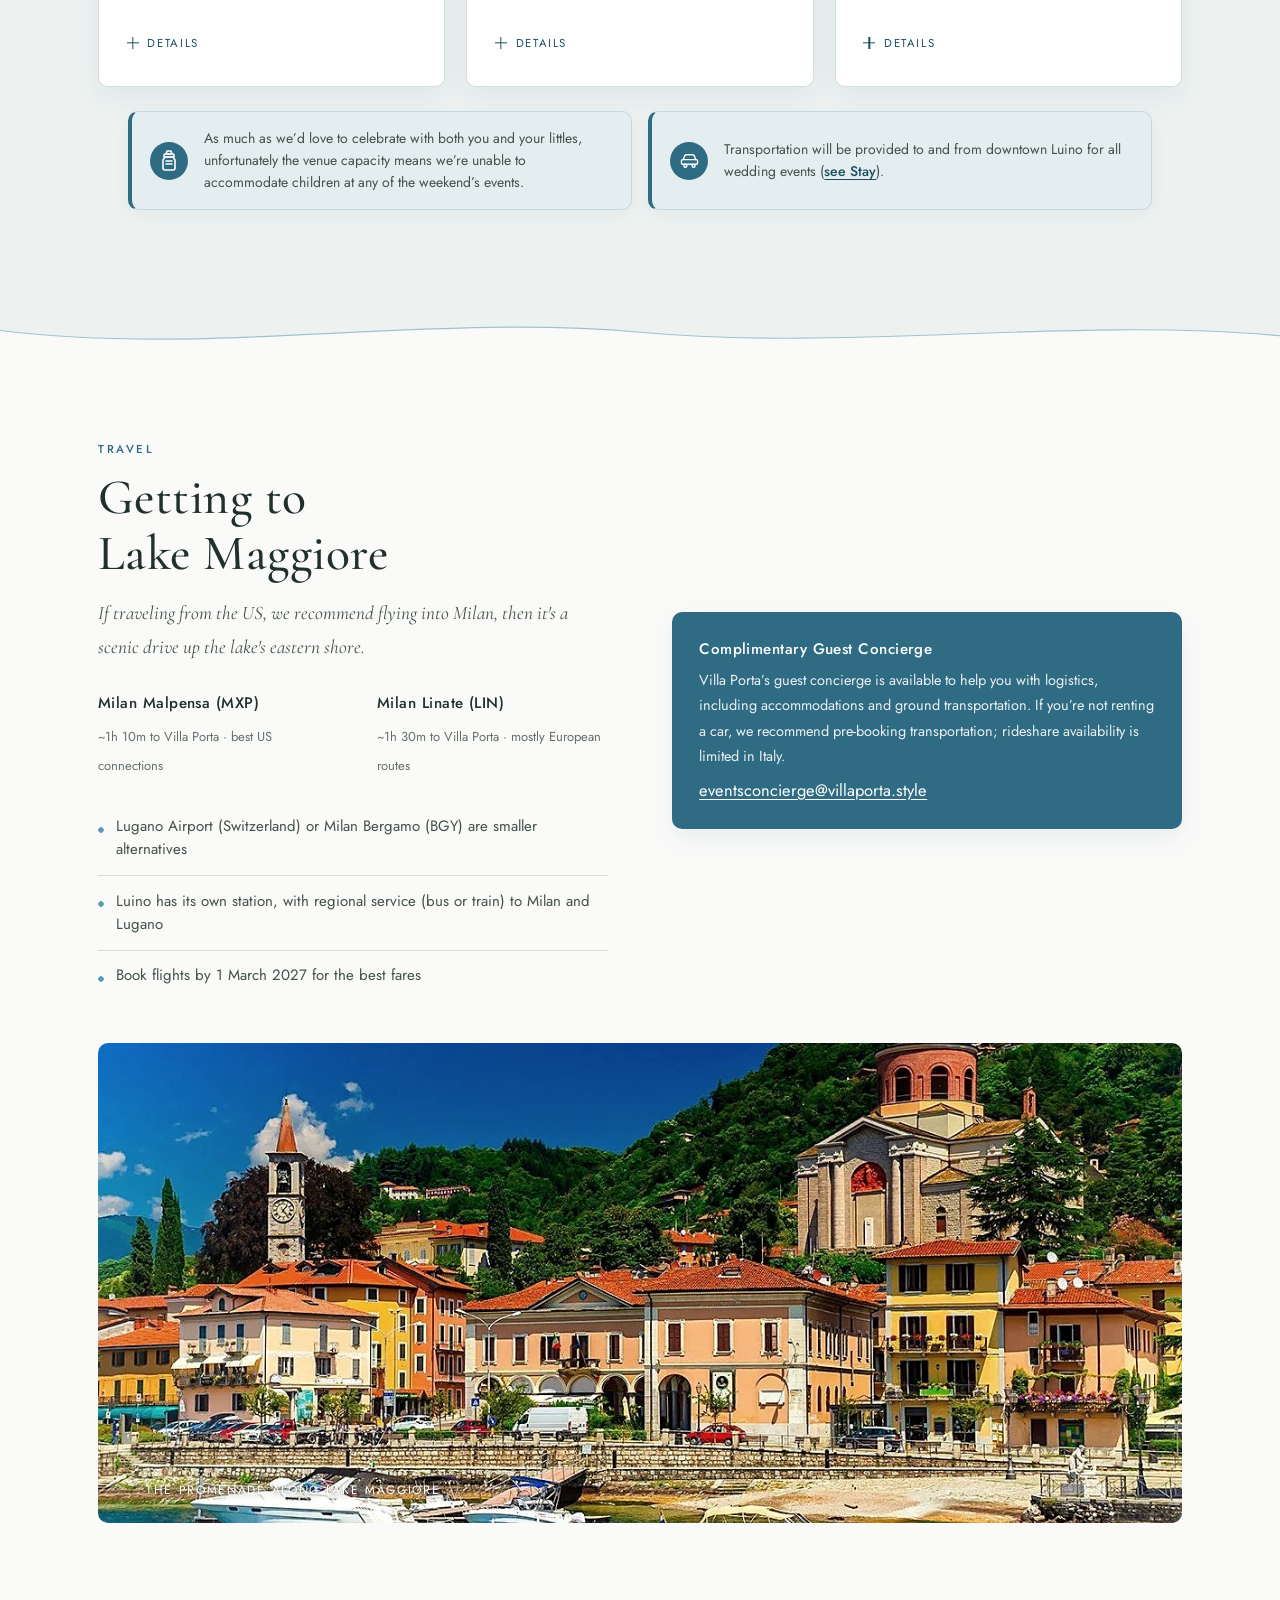
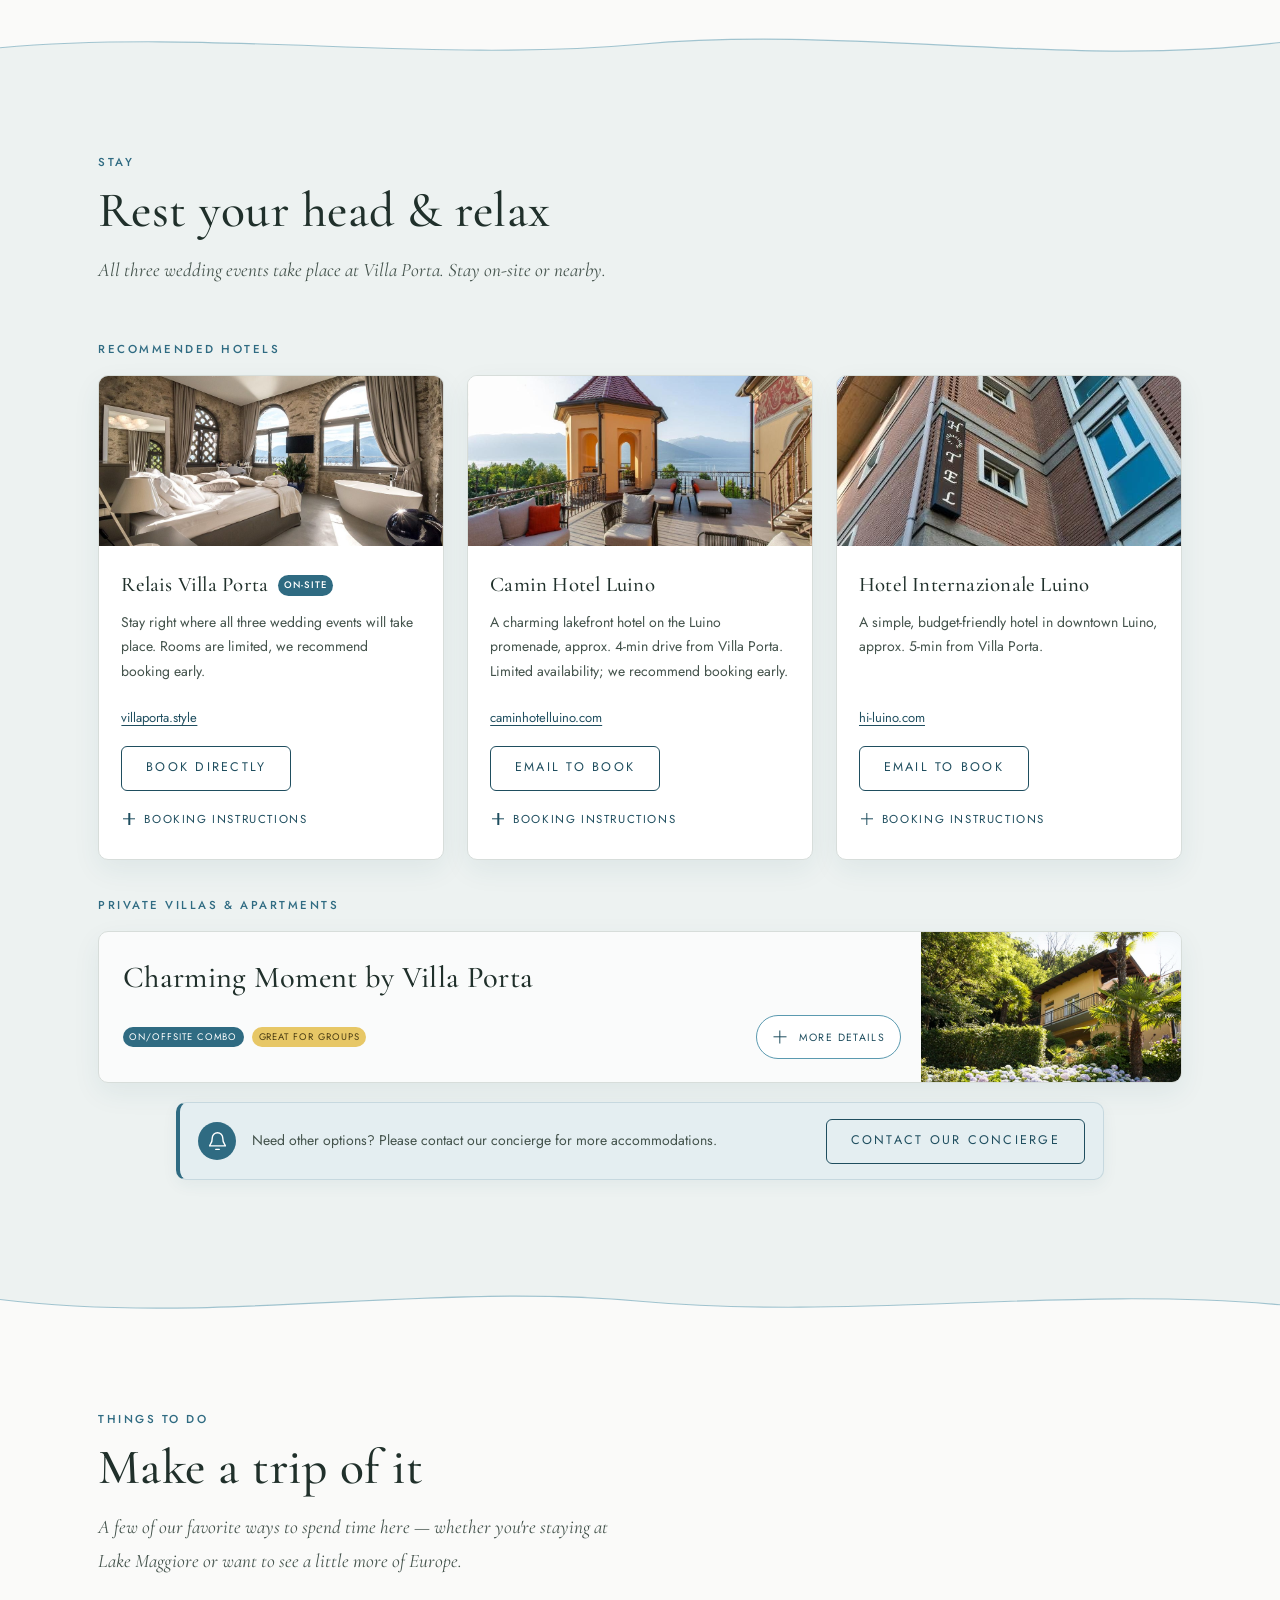
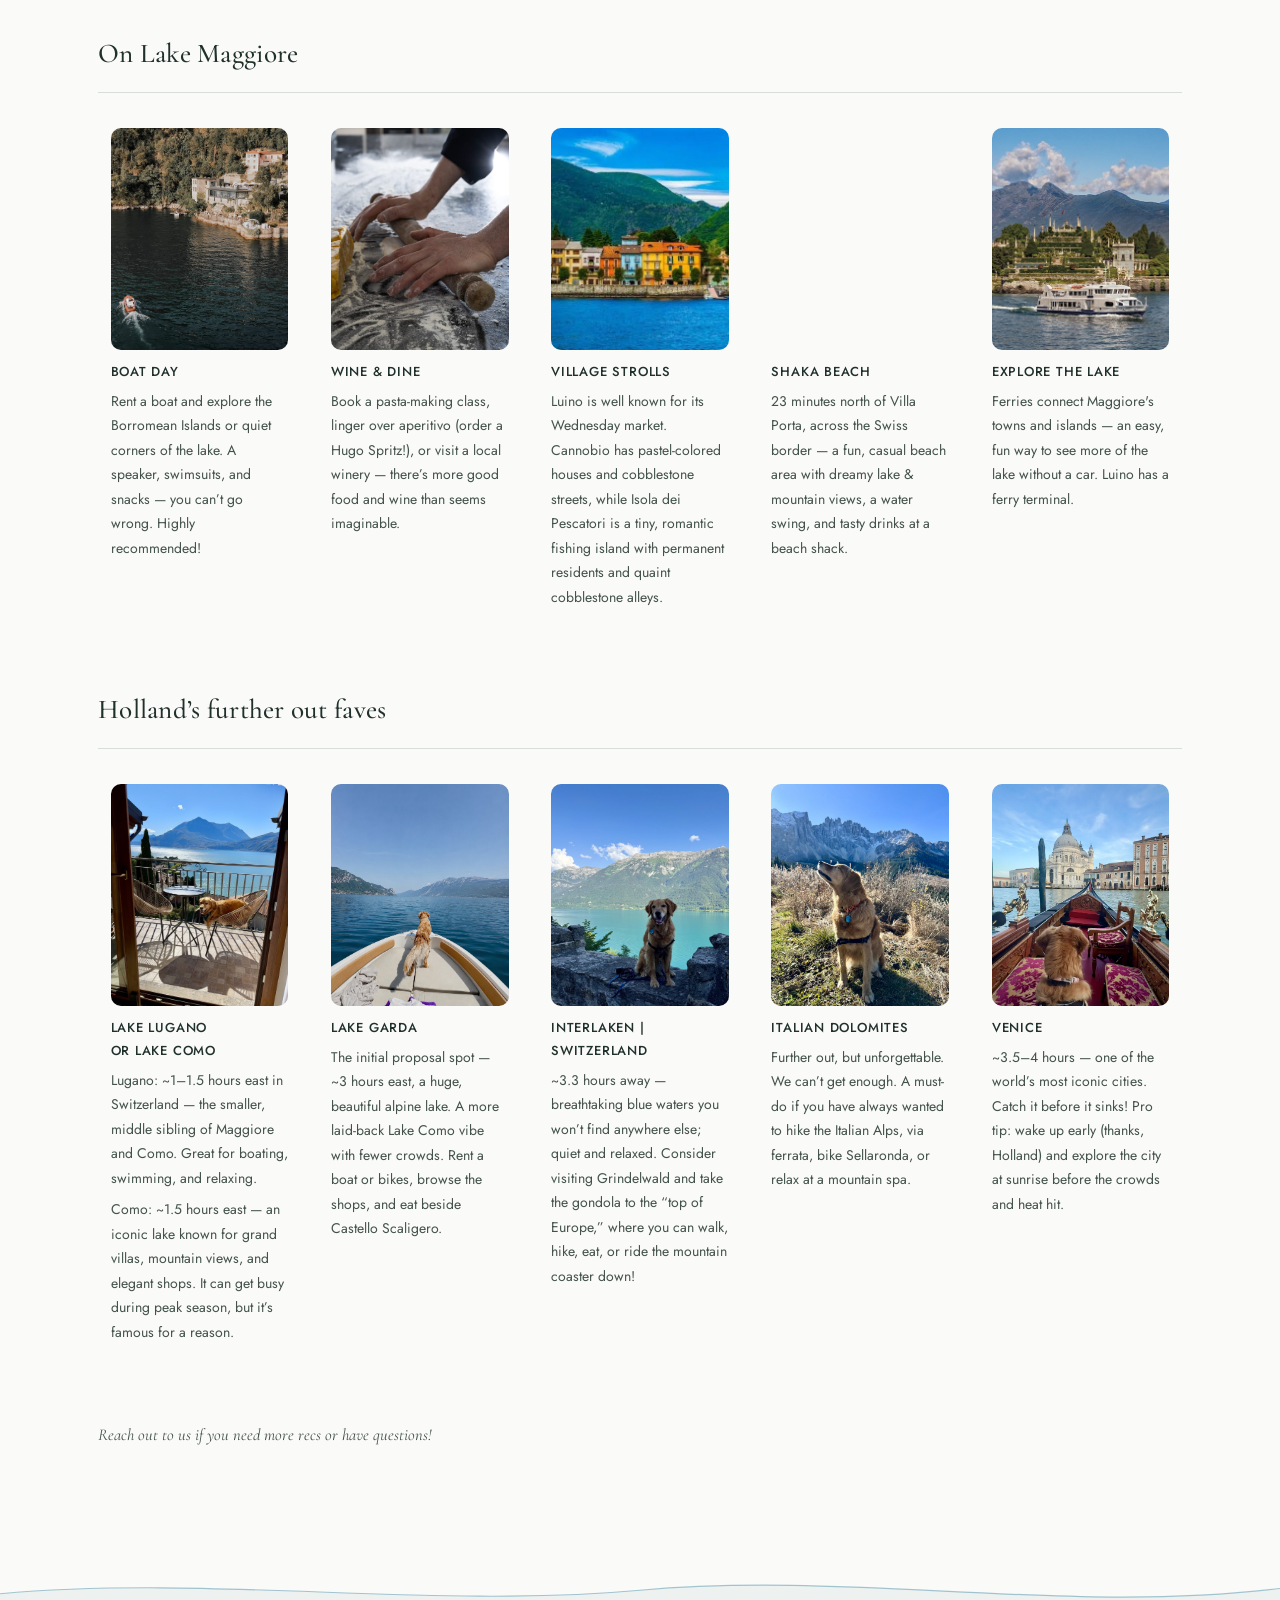
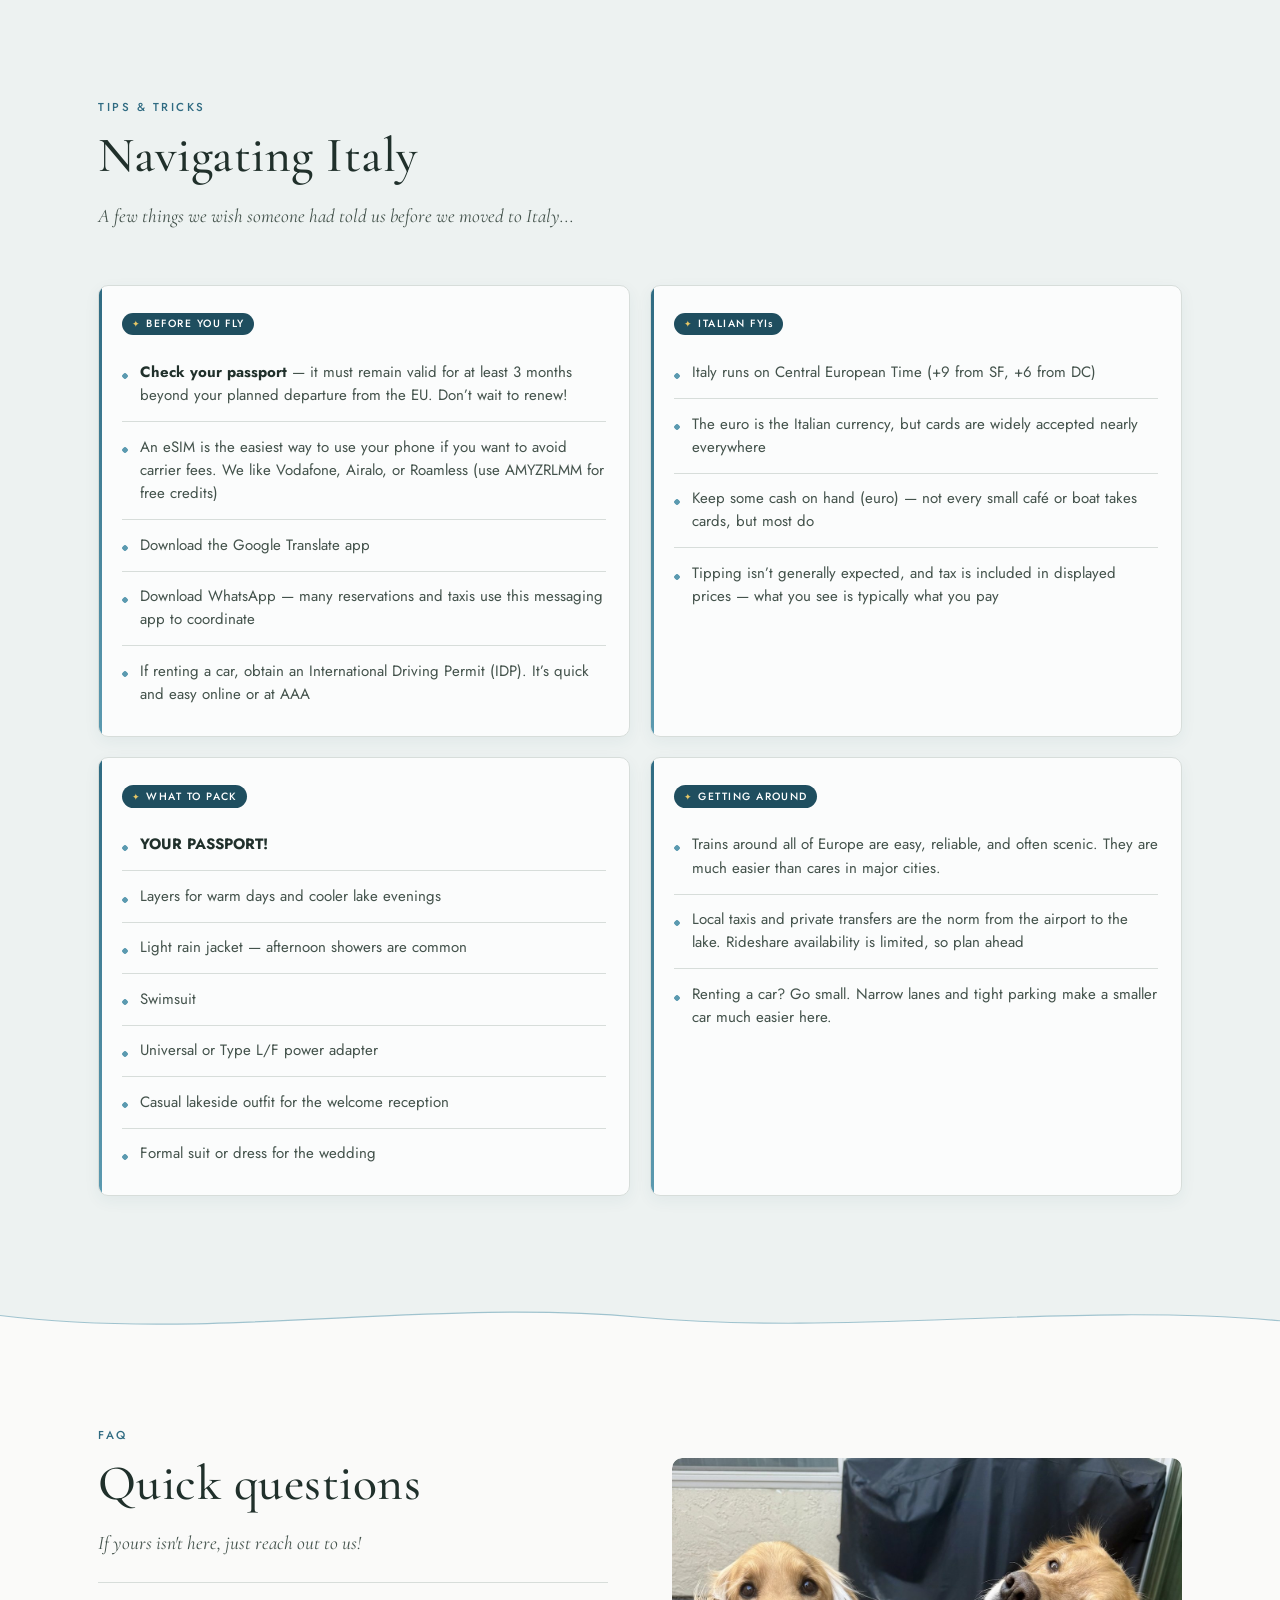
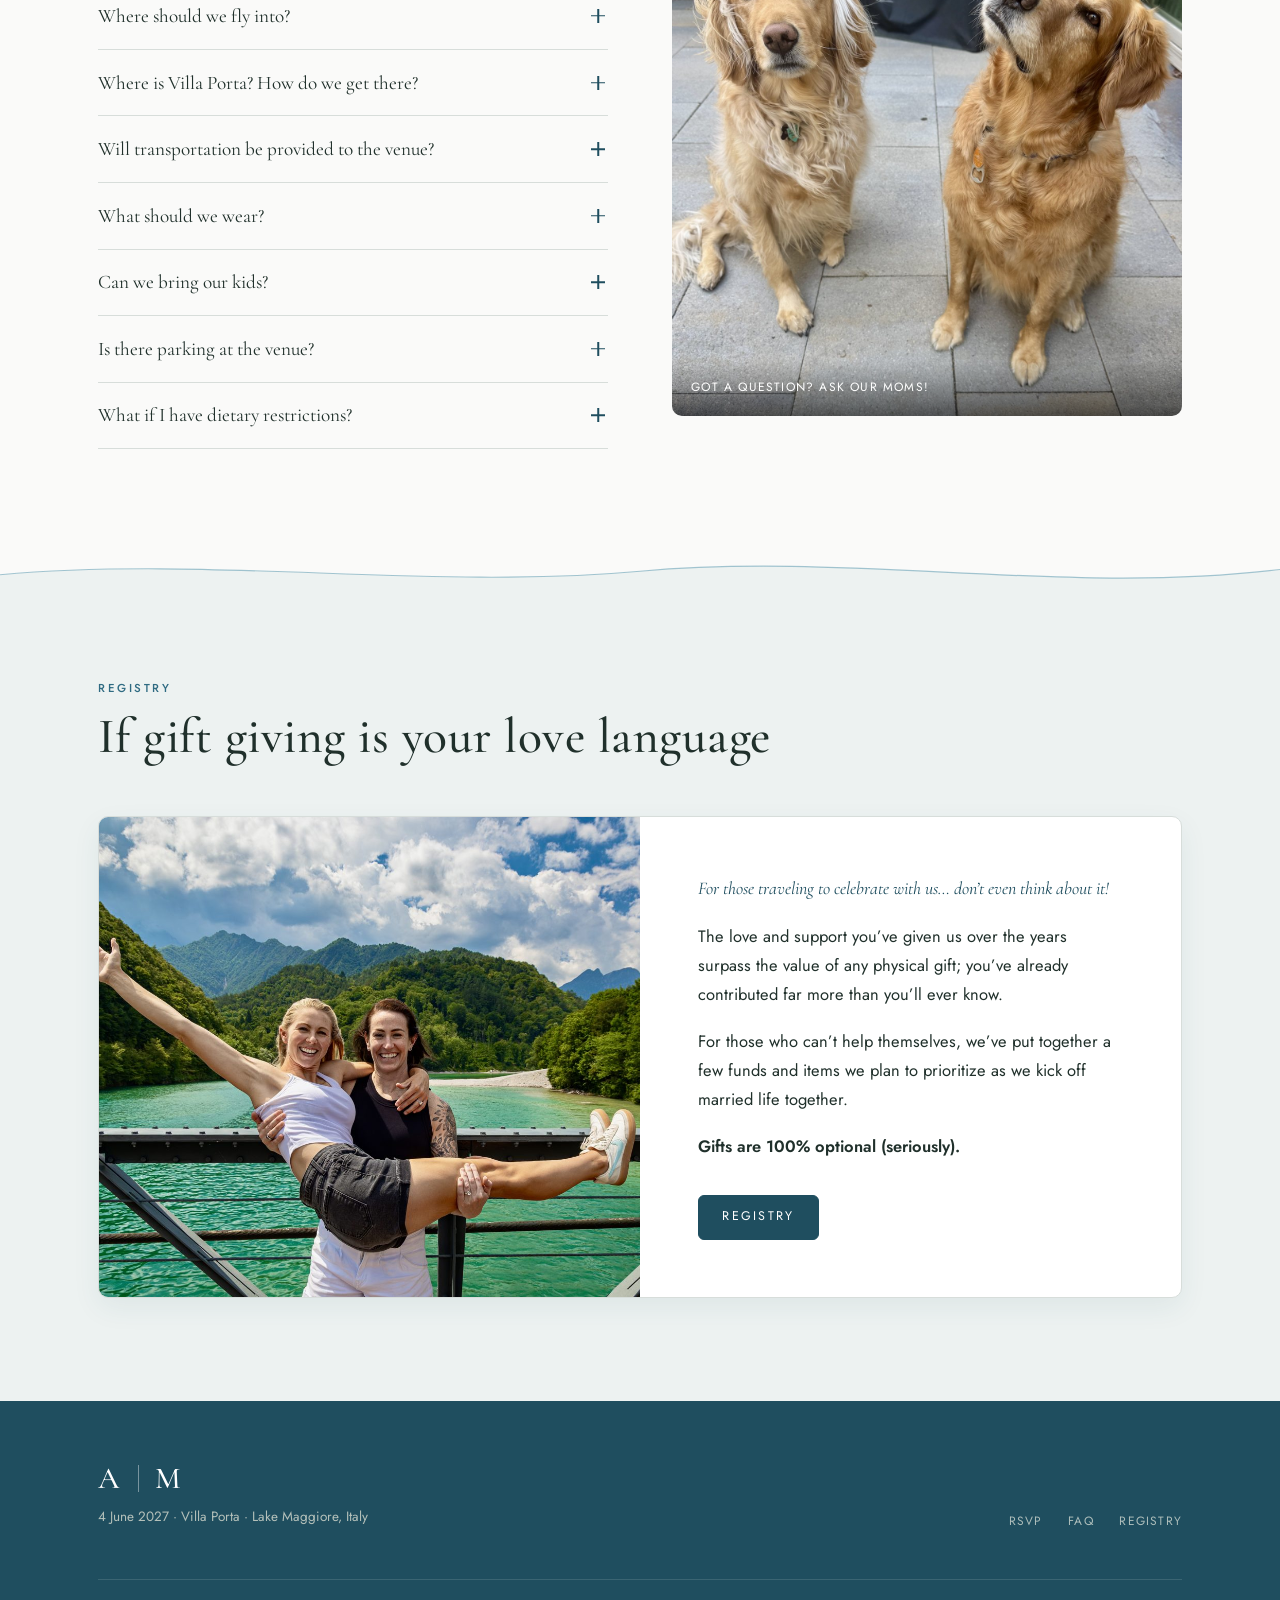
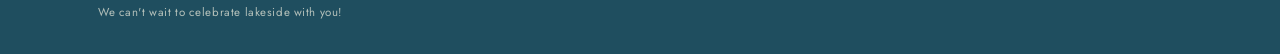
==== commit 4cdc1683: "Restore the FAQ split layout" ====
--- a/index.html
+++ b/index.html
@@ -803,14 +803,15 @@
           </div>
           <div class="faq-item">
              <button type="button" class="faq-q">Will transportation be provided to the venue? <span class="plus"></span></button>
-            <div class="faq-a"><p>Yes &mdash; we&rsquo;ll provide transportation from downtown Luino to the venue (Villa Porta) for all wedding events &mdash; see Stay for more details.</p>Our guest concierge is happy to help you coordinate other personal transportation you may need.</p></div>
+            <div class="faq-a"><p>Yes &mdash; we&rsquo;ll provide transportation from downtown Luino to the venue (Villa Porta) for all wedding events &mdash; see Stay for more details. Our guest concierge is happy to help you coordinate other personal transportation you may need.</p></div>
           </div>
           <div class="faq-item">
             <button type="button" class="faq-q">What should we wear? <span class="plus"></span></button>
             <div class="faq-a"><p>For <span lang="it"><em>Benvenuti al Lago (welcome reception)</em></span>: casual lakeside attire &mdash; sundresses, shorts, sandals, linens, polos, nothing too formal.
               <br>
               <br>For <span lang="it"><em>La Bella Giornata (wedding)</em></span>: Formal&mdash; dark suit, ankle-floor length dress or jumpsuit (any color).<br>
-              <br>For <span lang="it"><em>Arrivederci, Amici (morning after)</em></span>: Very casual&mdash; come as you are!<br><br>See The Weekend for details on each event.   
+              <br>For <span lang="it"><em>Arrivederci, Amici (morning after)</em></span>: Very casual&mdash; come as you are!<br><br>See The Weekend for details on each event.</p>
+            </div>
           </div>
           <div class="faq-item"> 
           <button type="button" class="faq-q">Can we bring our kids? <span class="plus"></span></button>
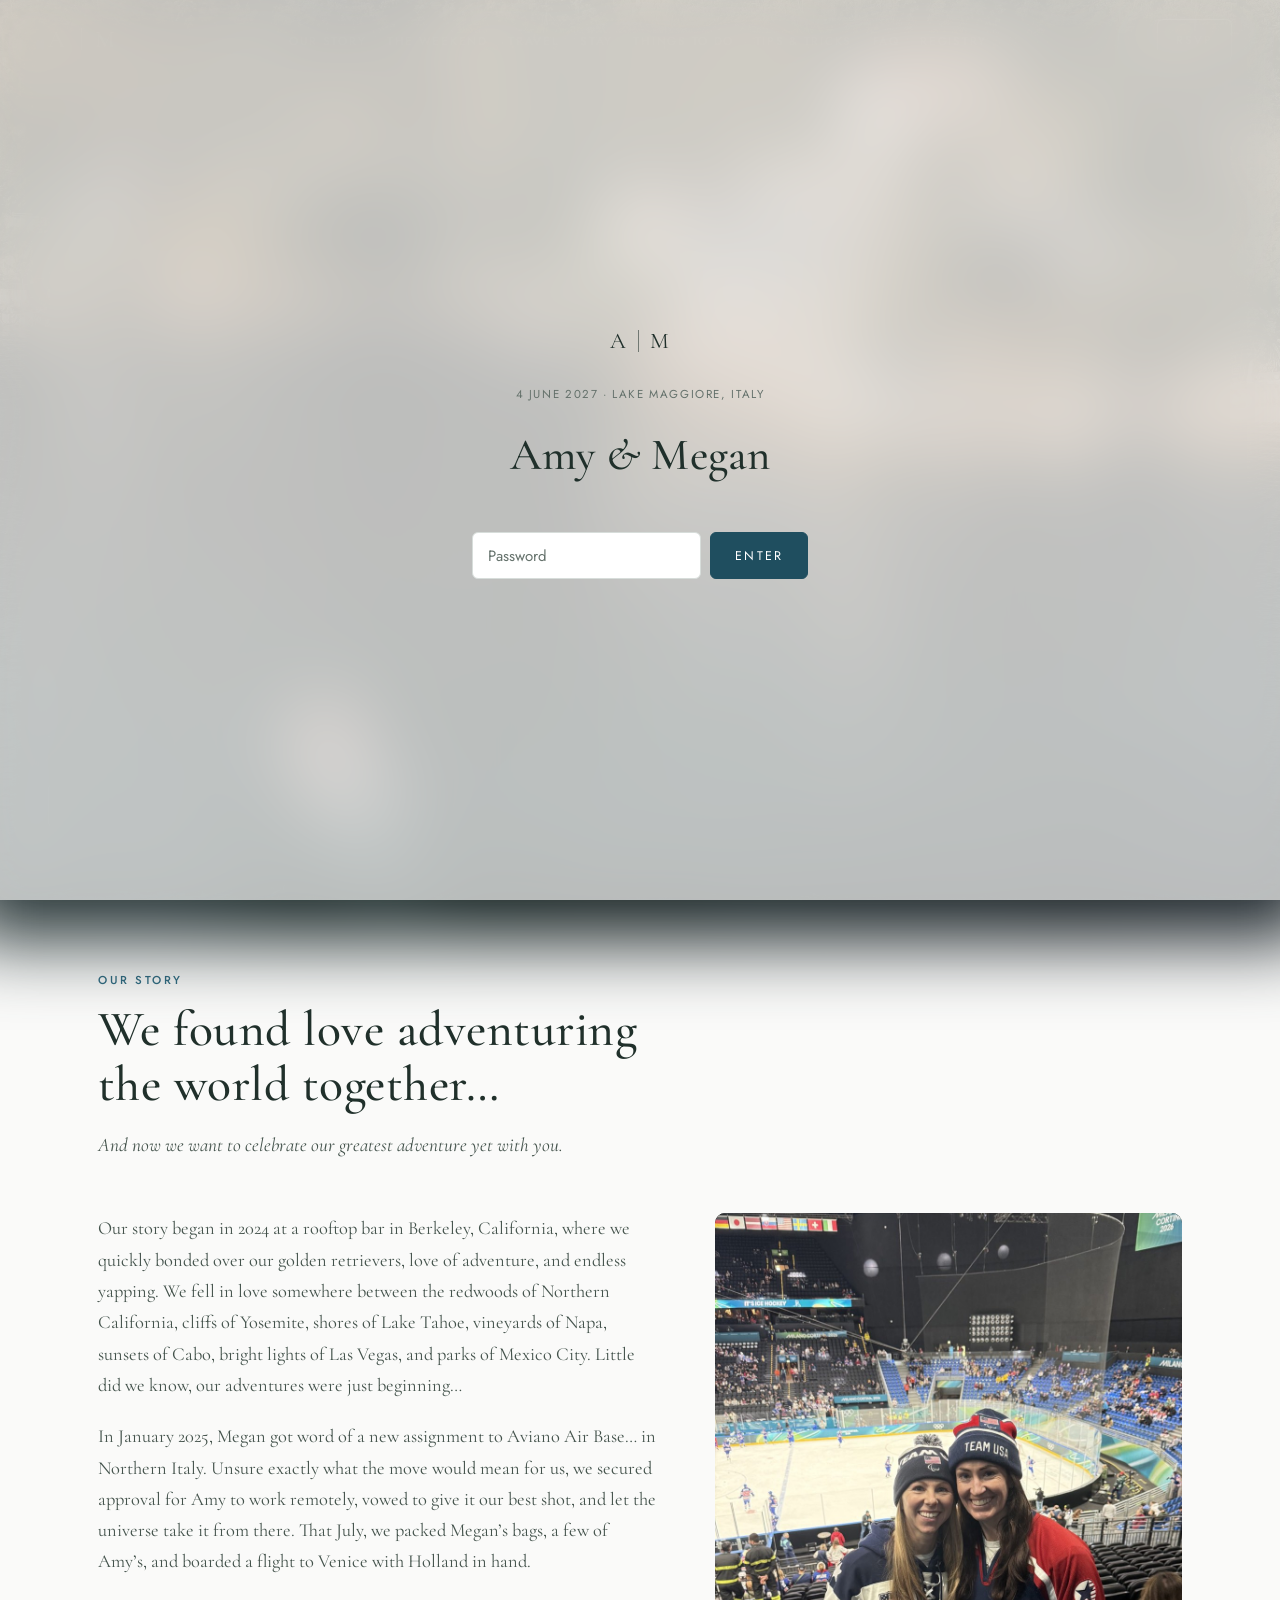
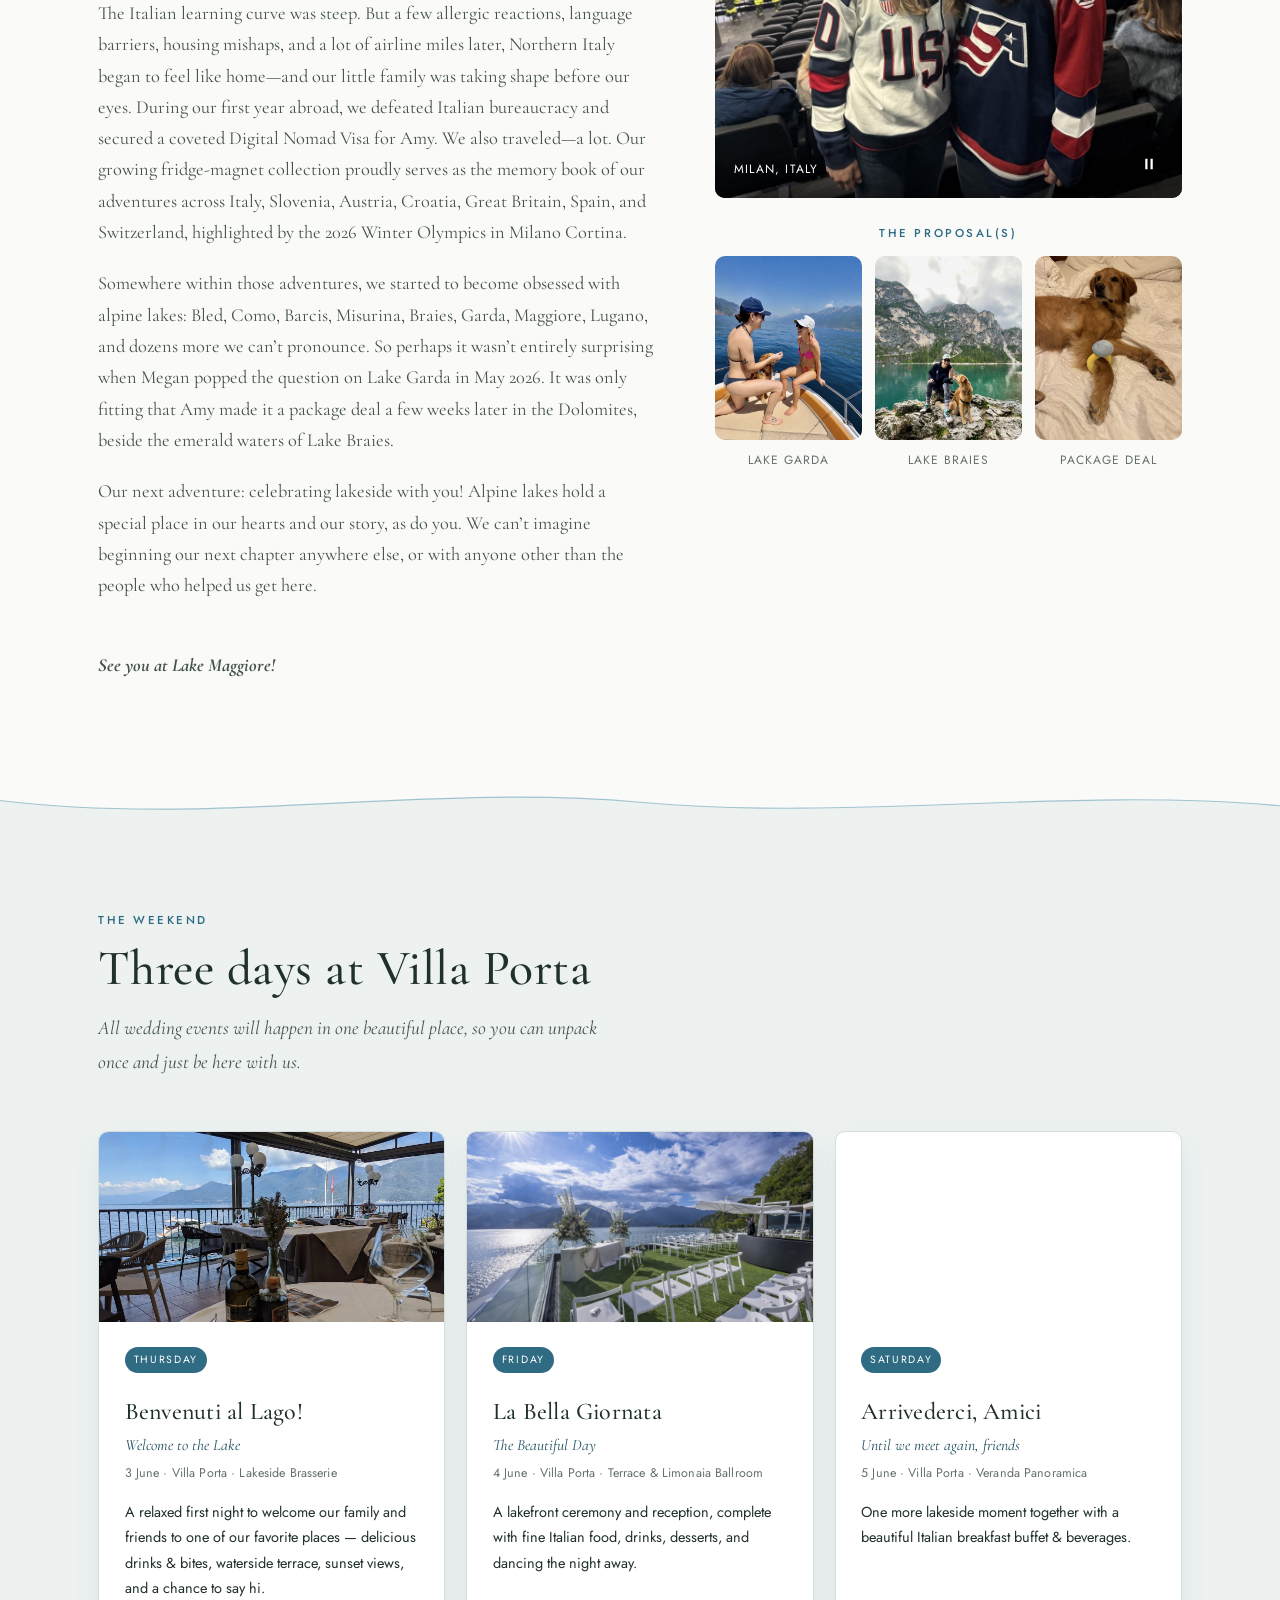
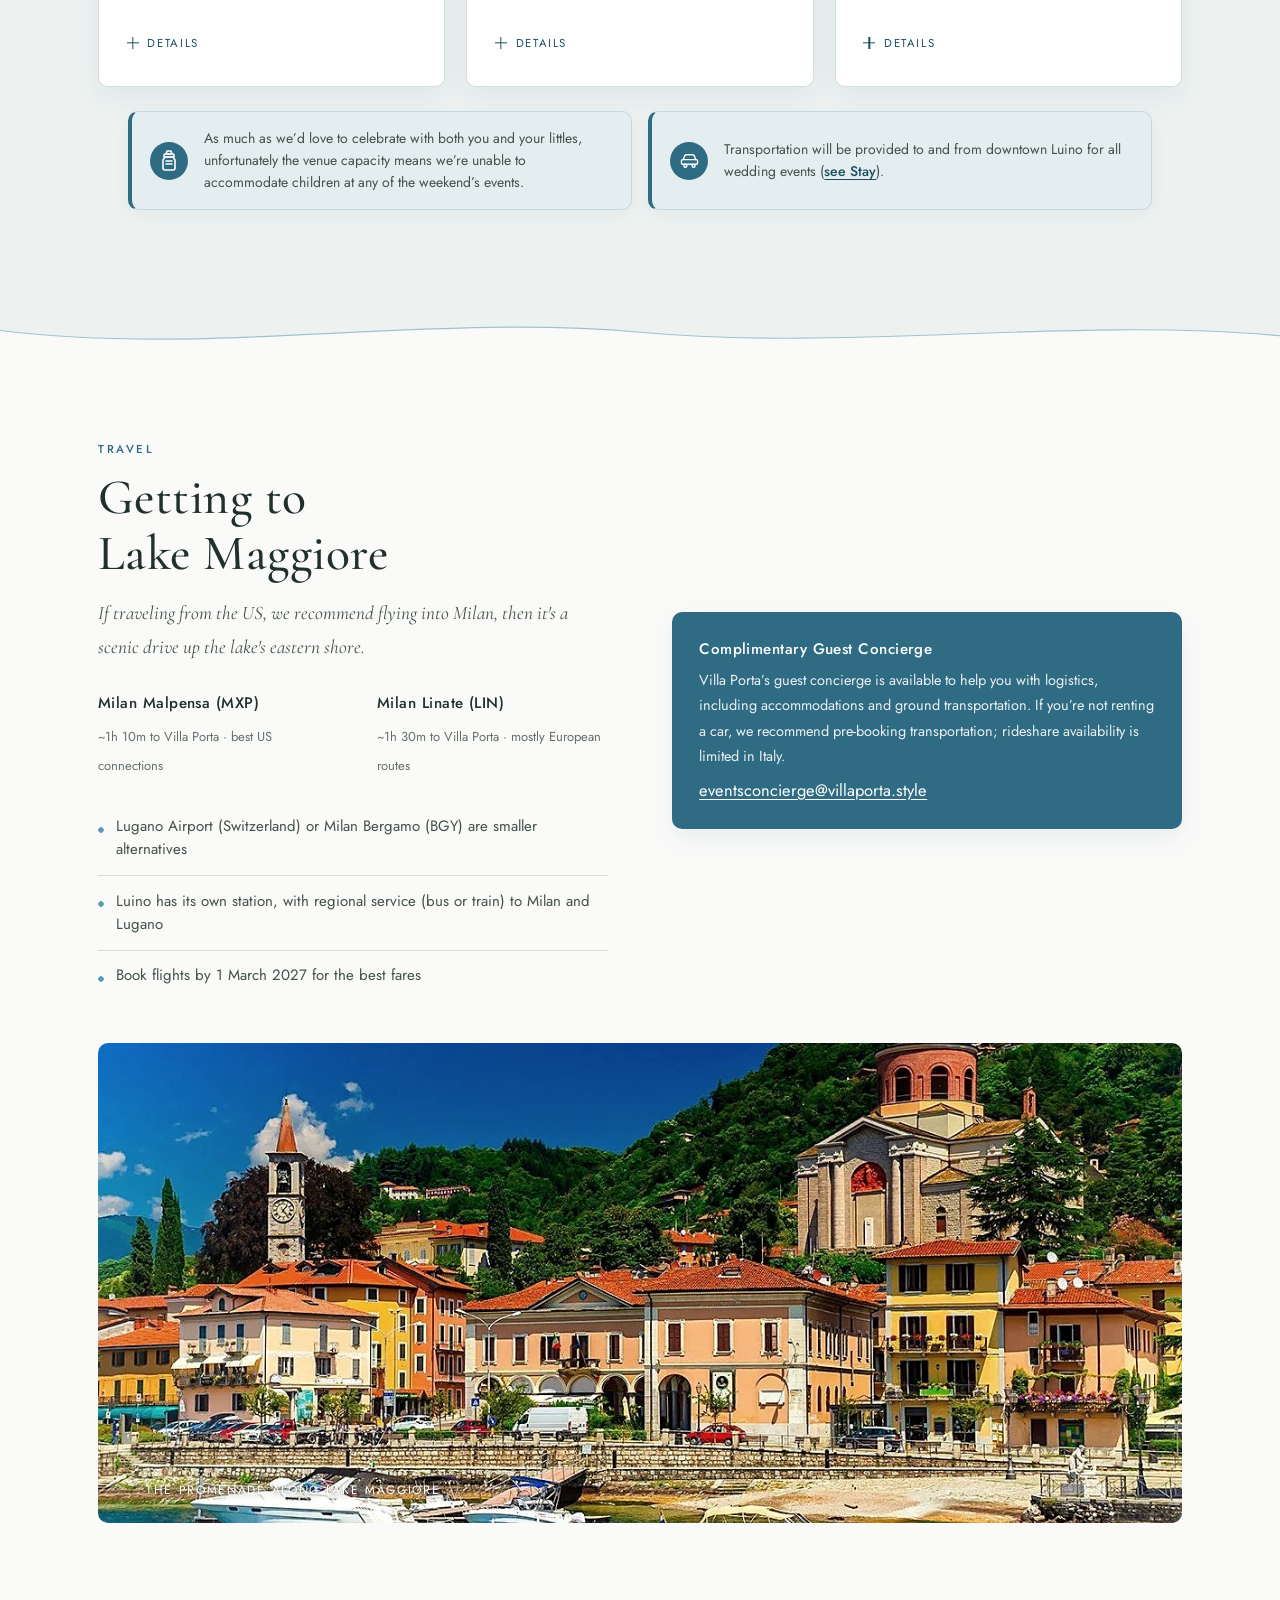
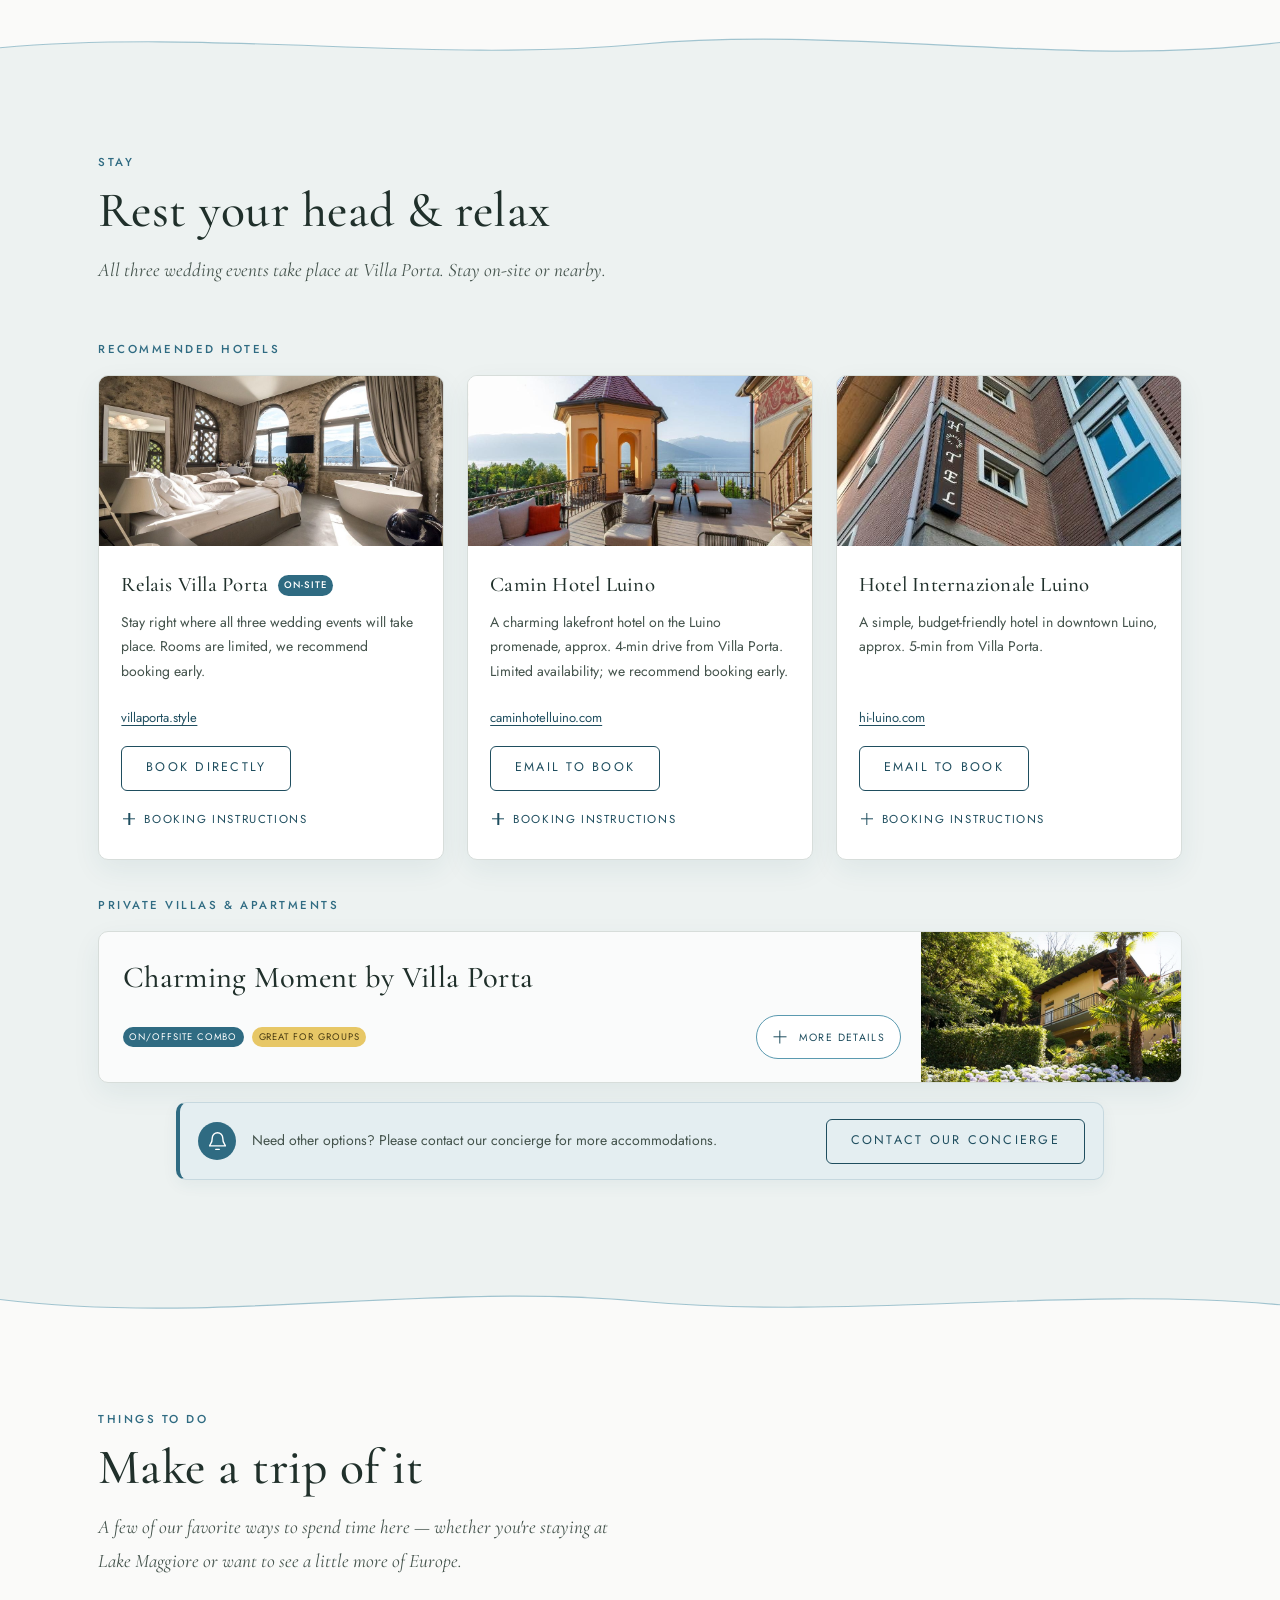
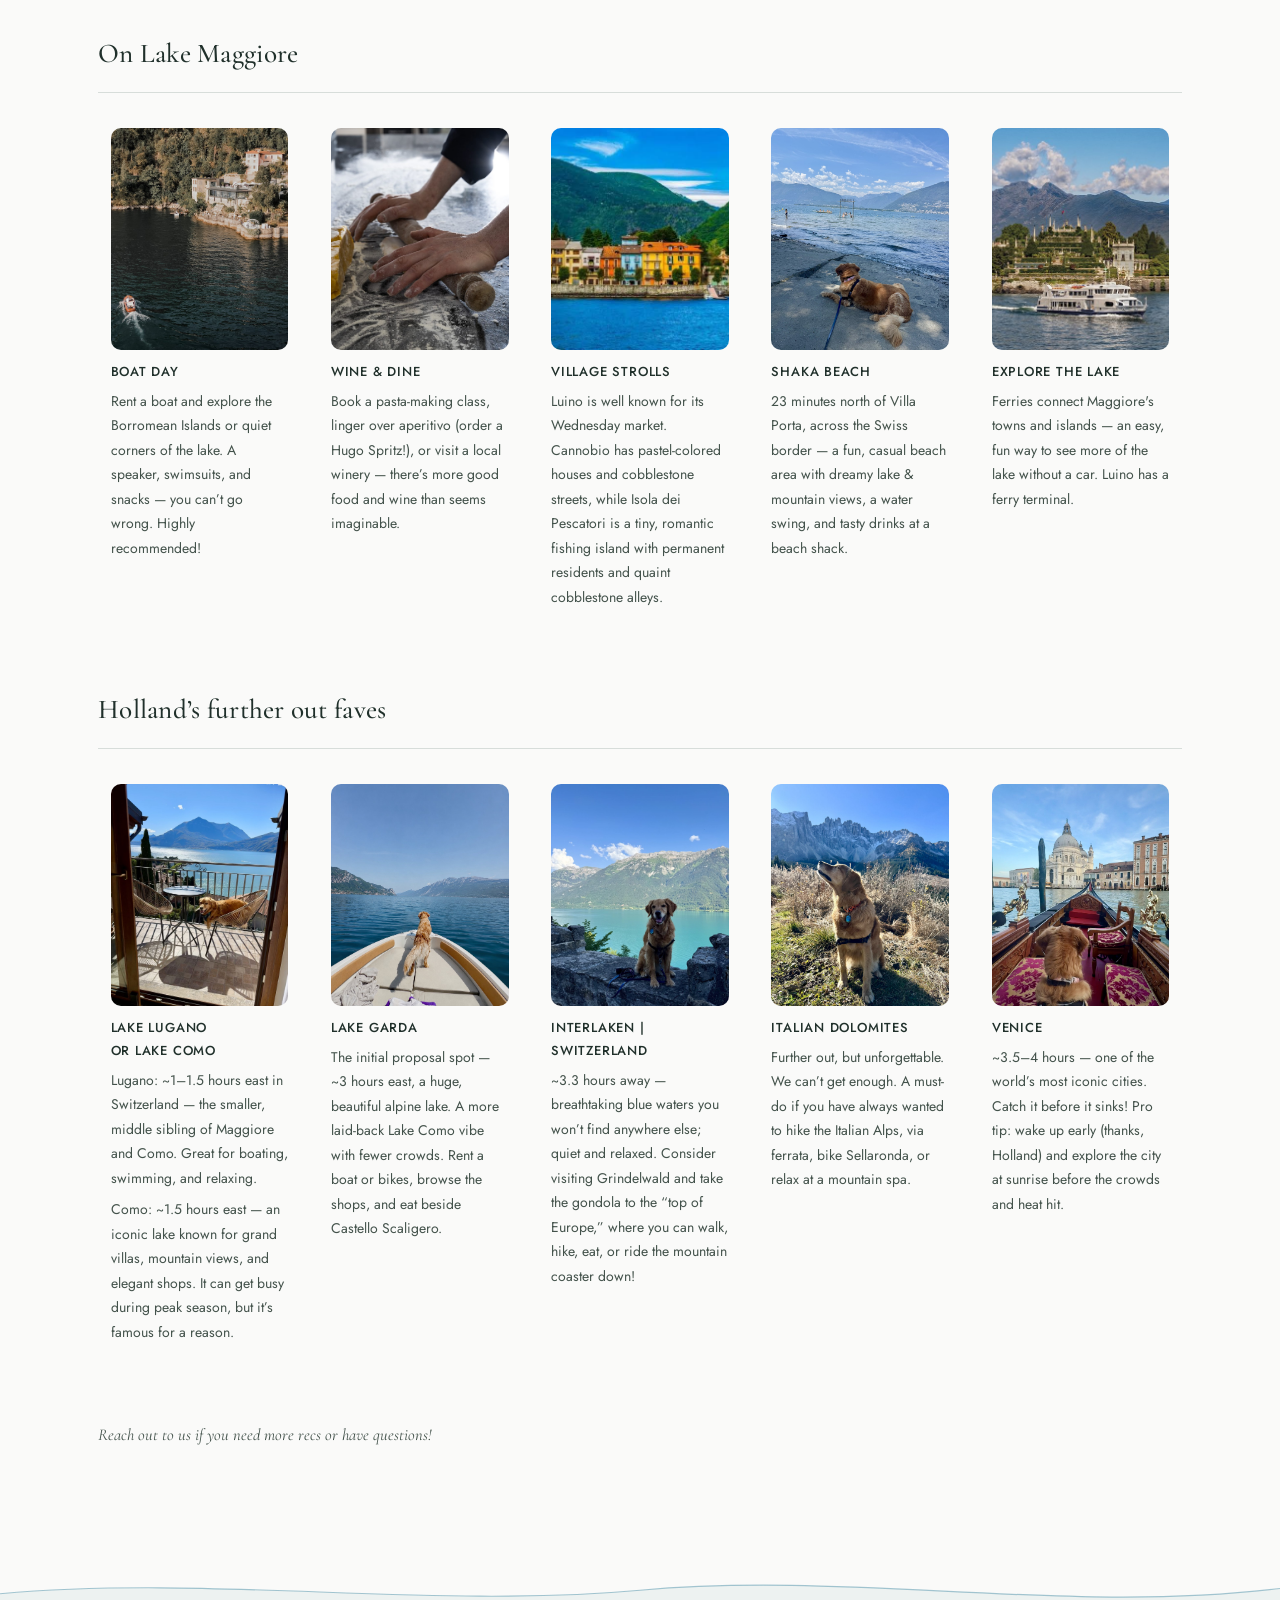
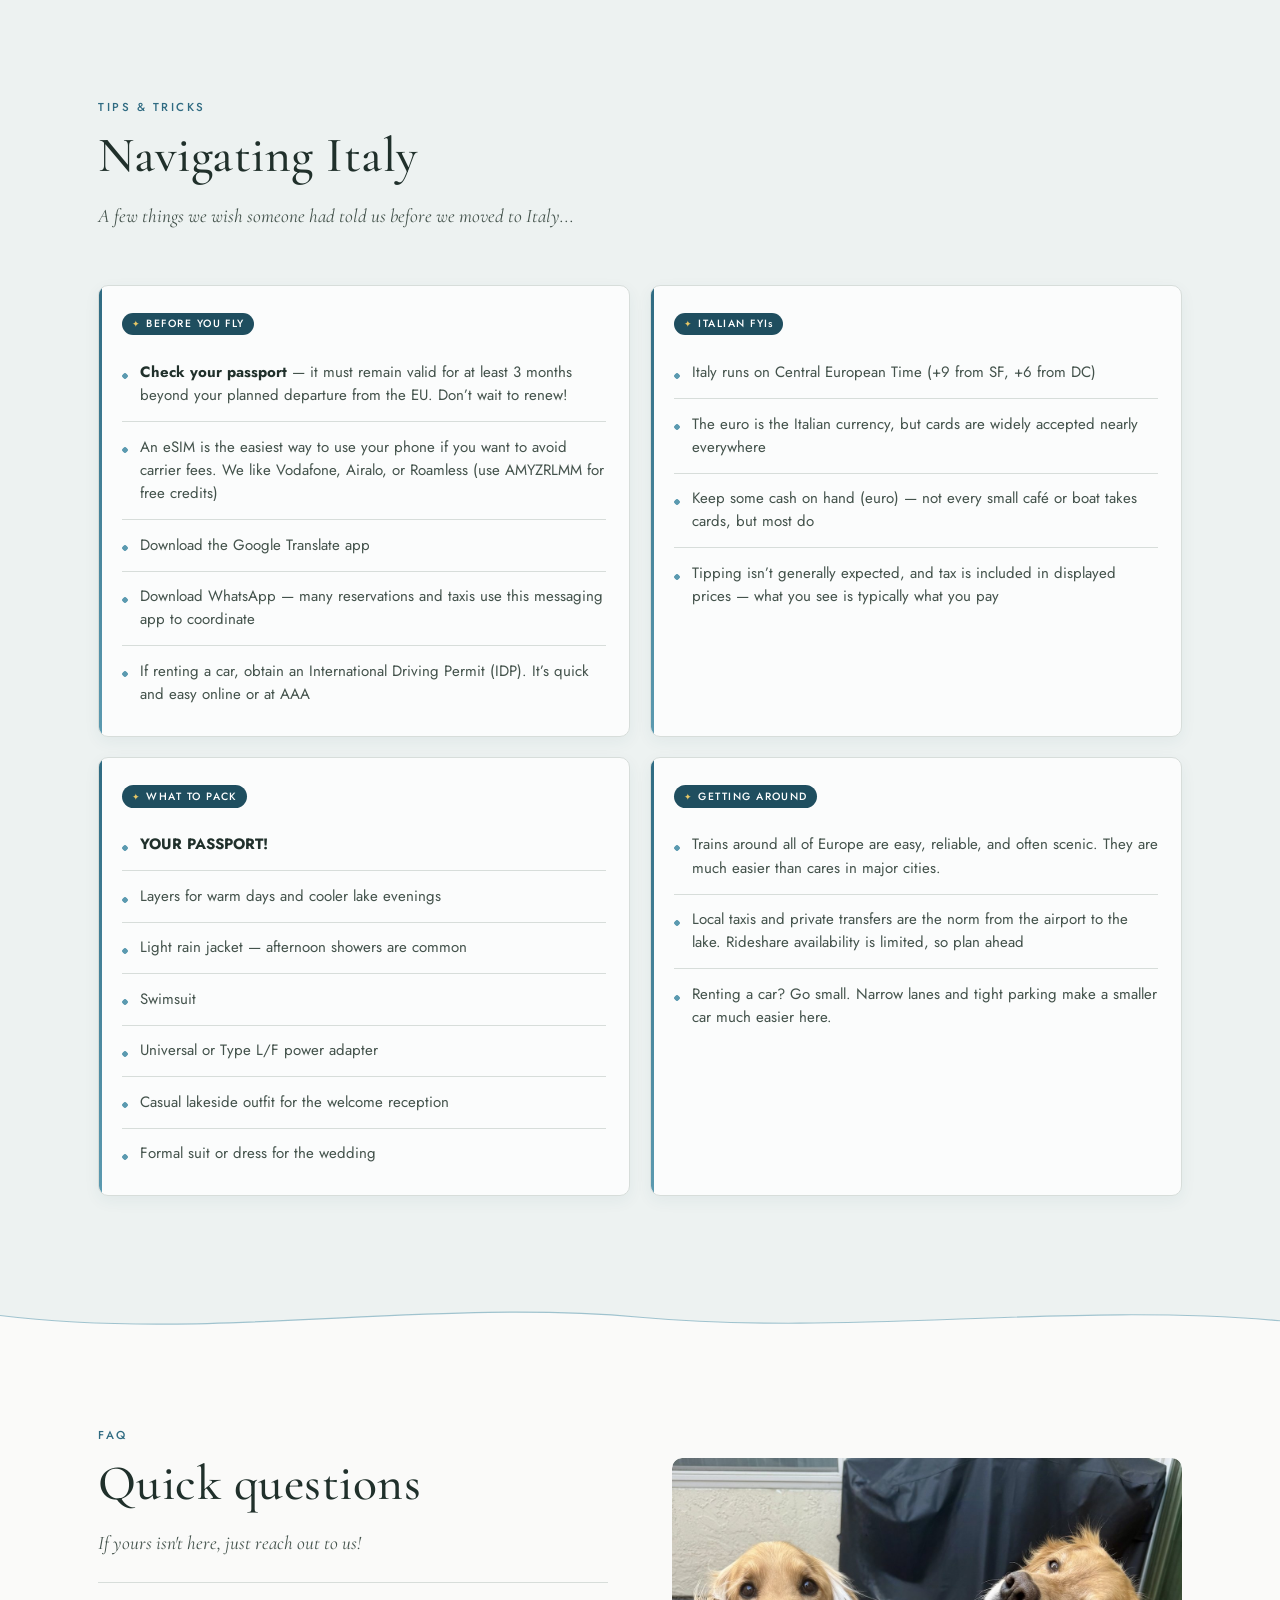
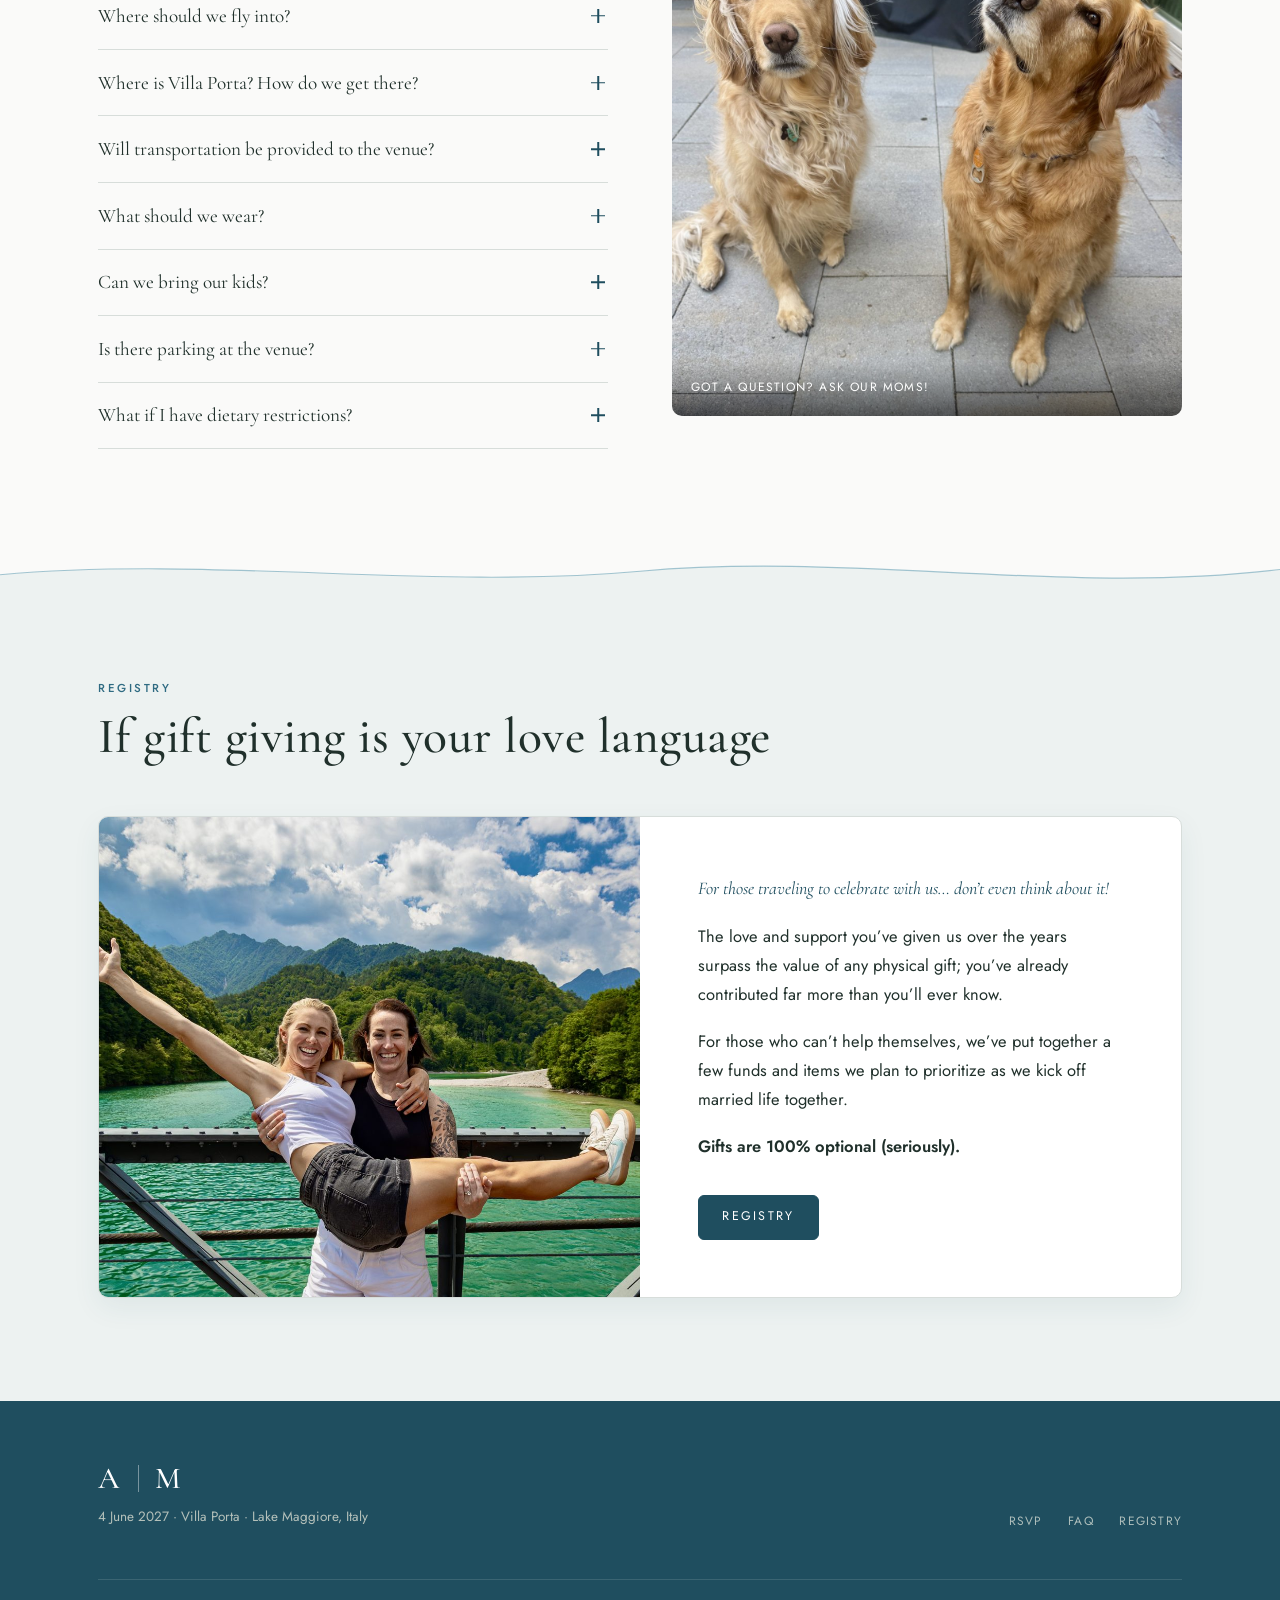
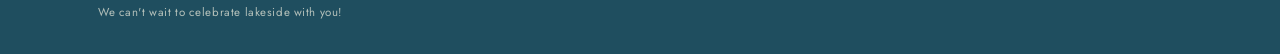
==== commit 1c07a0de: "Remove the mobile menu focus box" ====
--- a/index.html
+++ b/index.html
@@ -880,6 +880,6 @@
   </div>
 </footer>
 
-<script src="js/main.js?v=20260814-5"></script>
+<script src="js/main.js?v=20260815-1"></script>
 </body>
 </html>
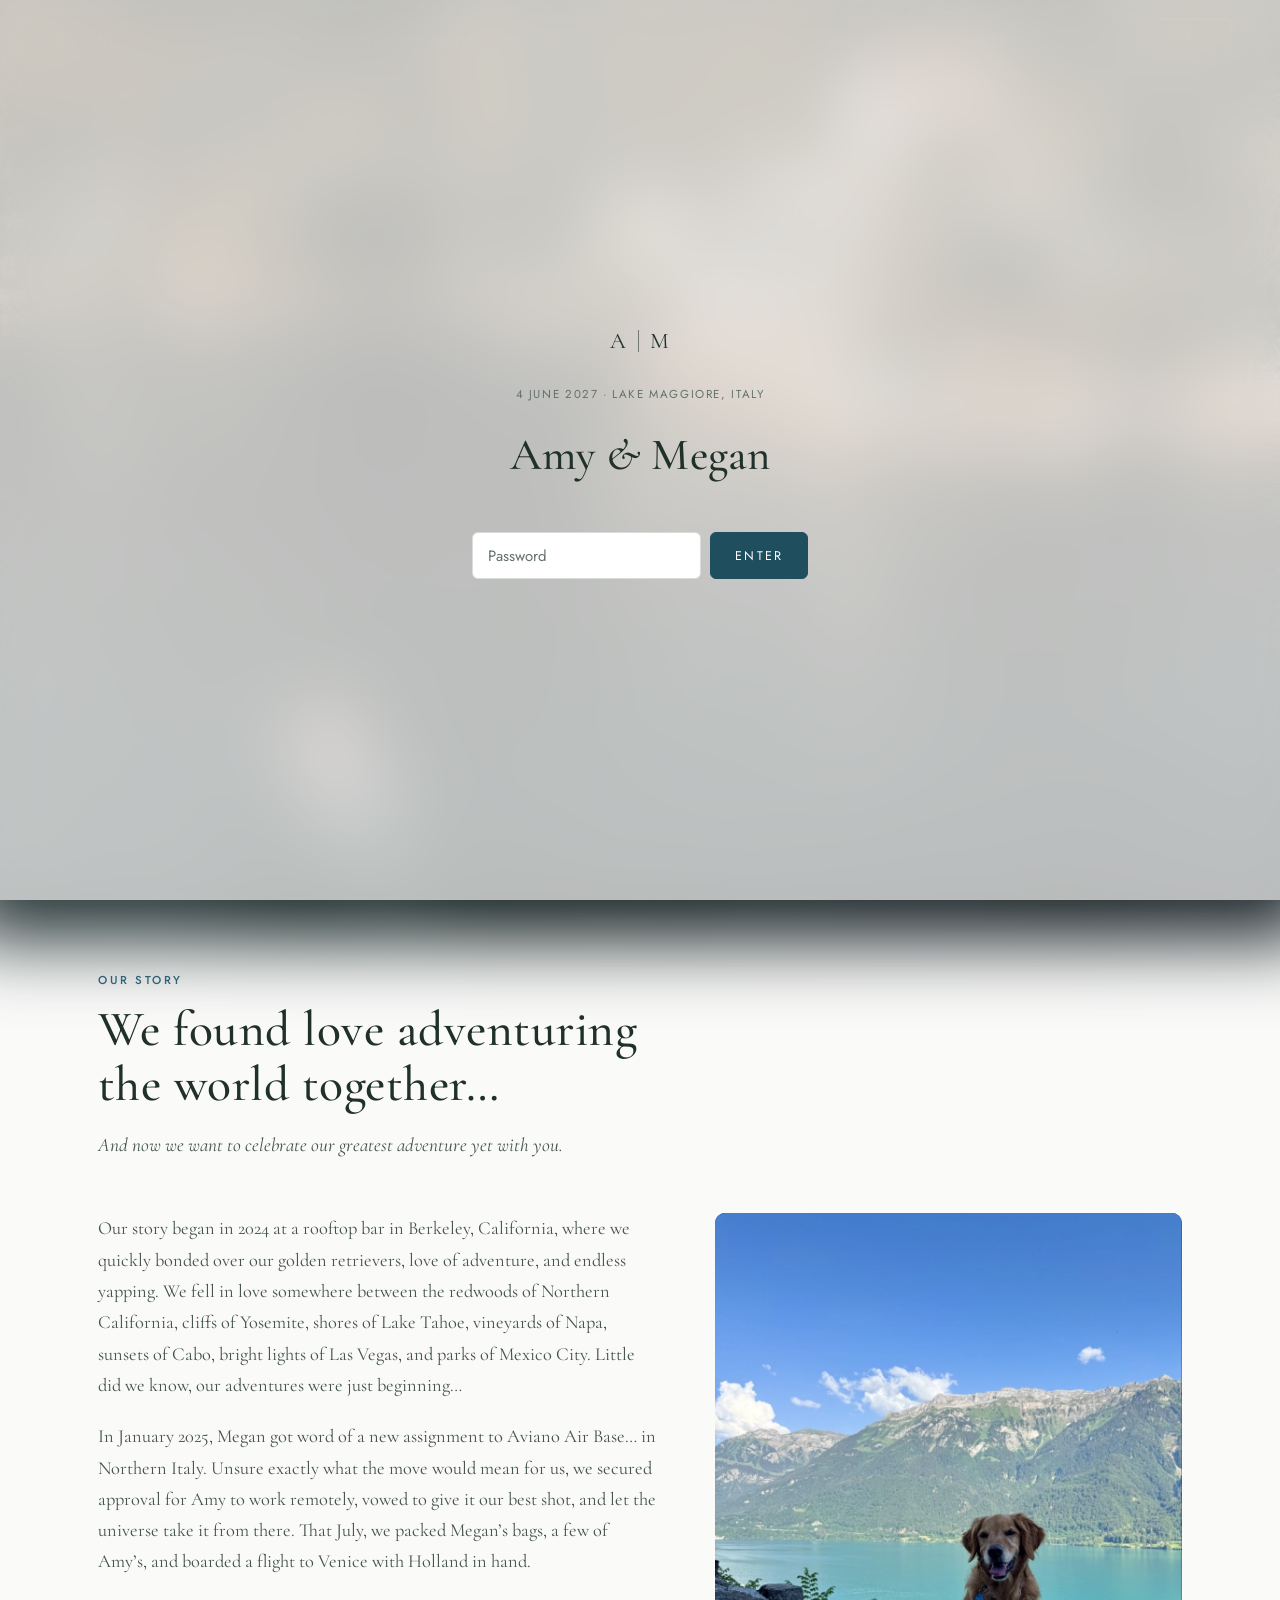
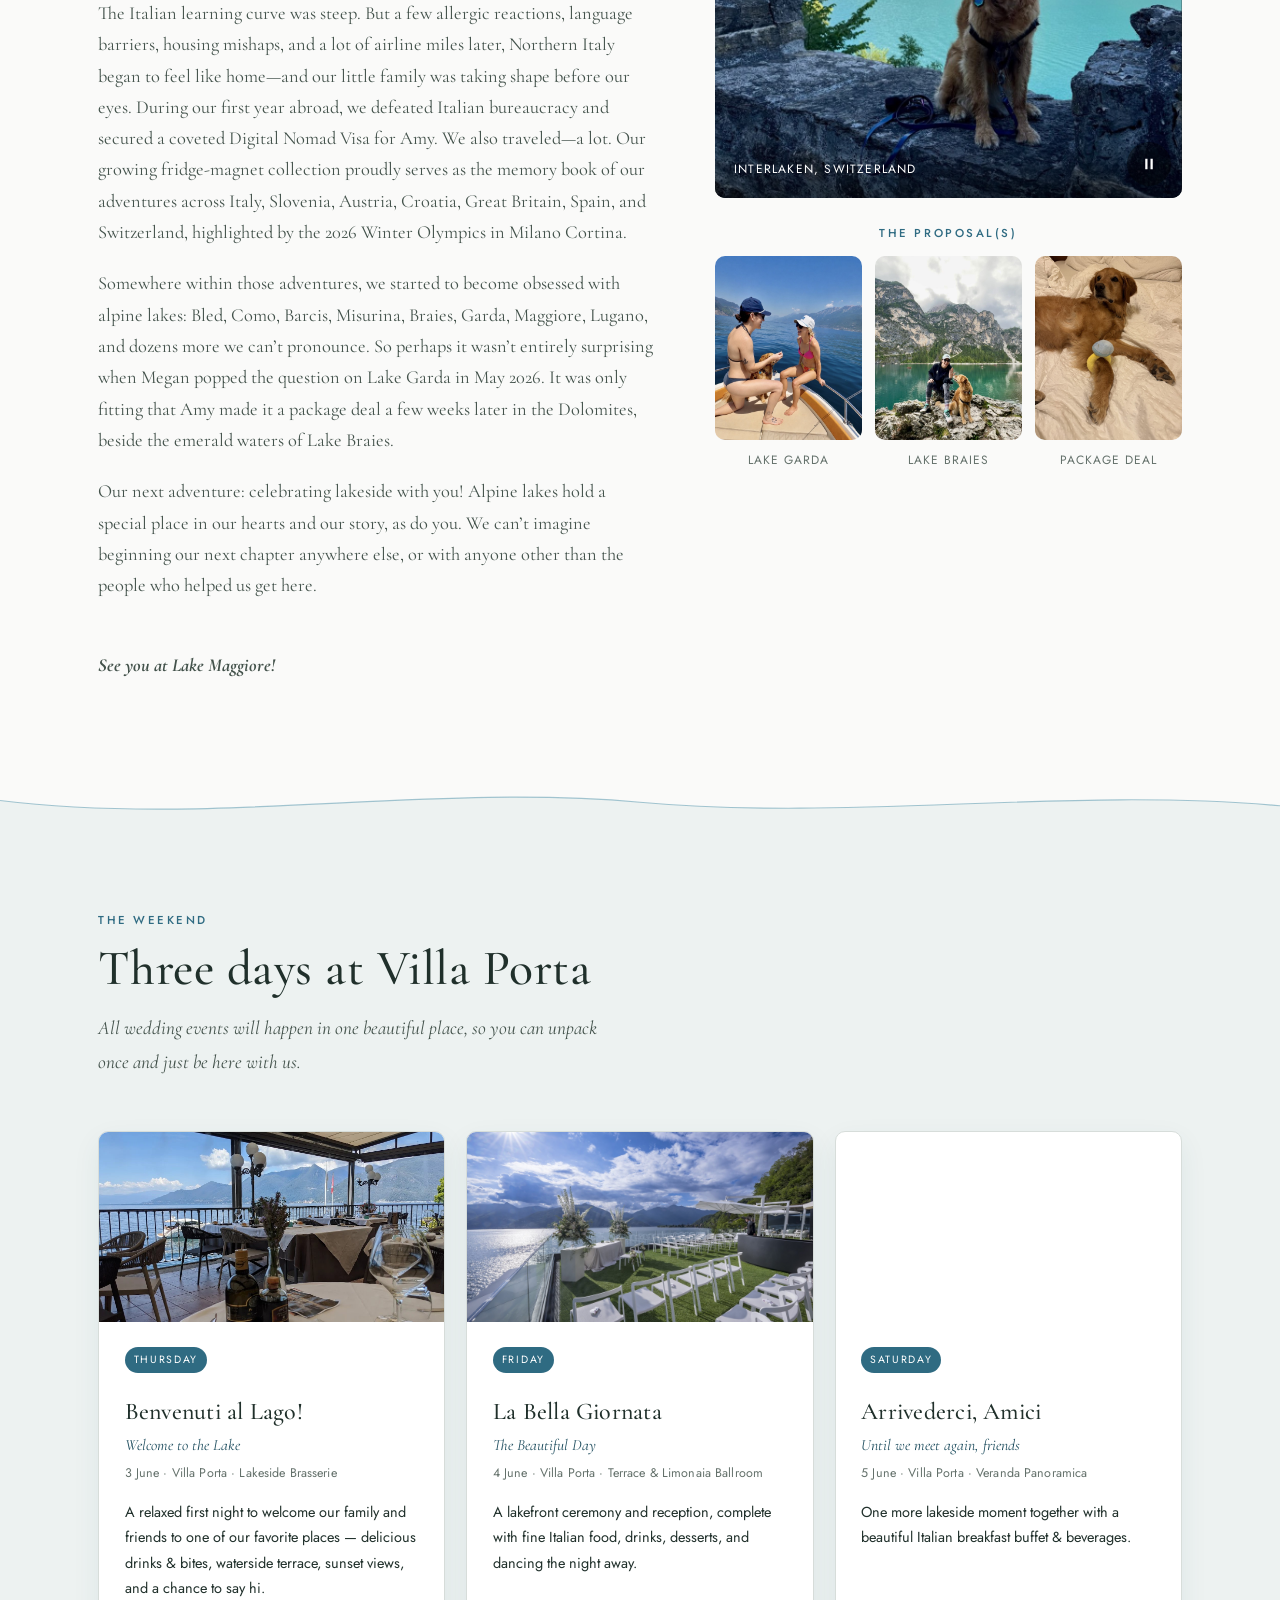
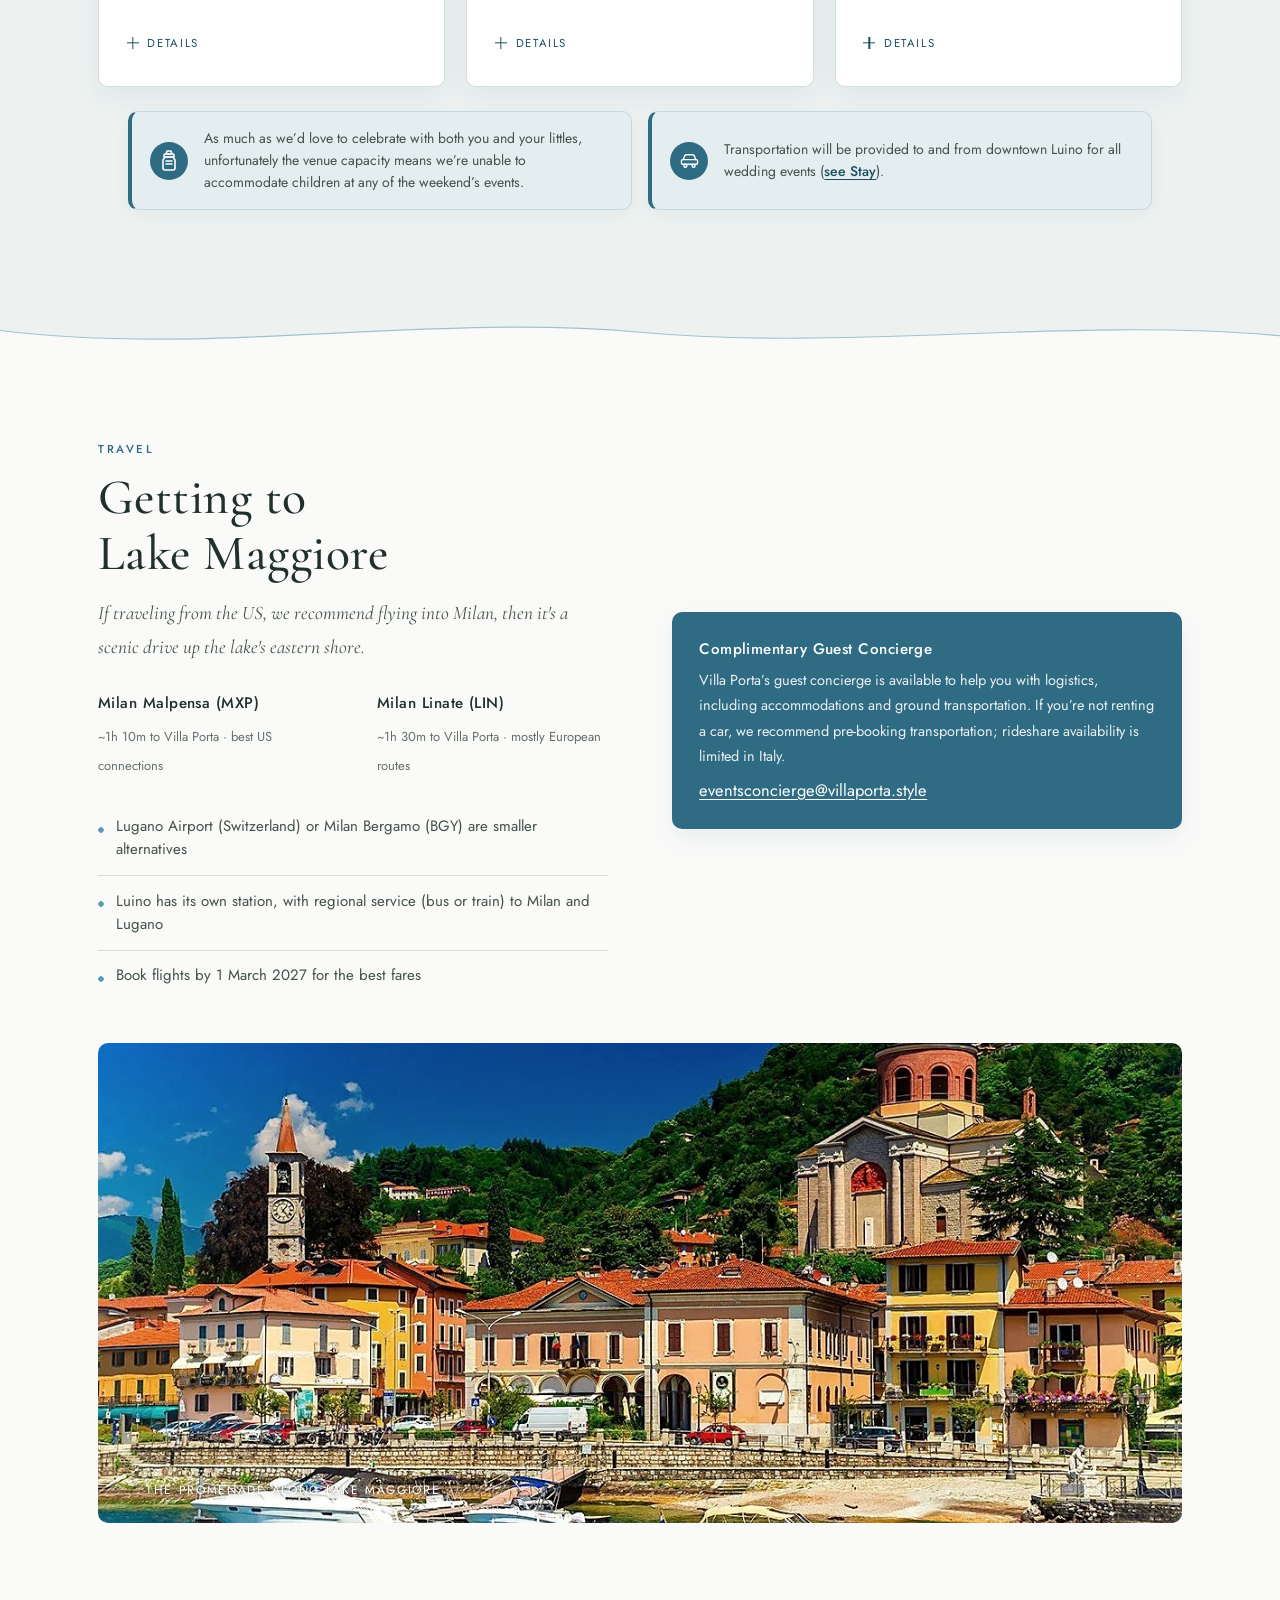
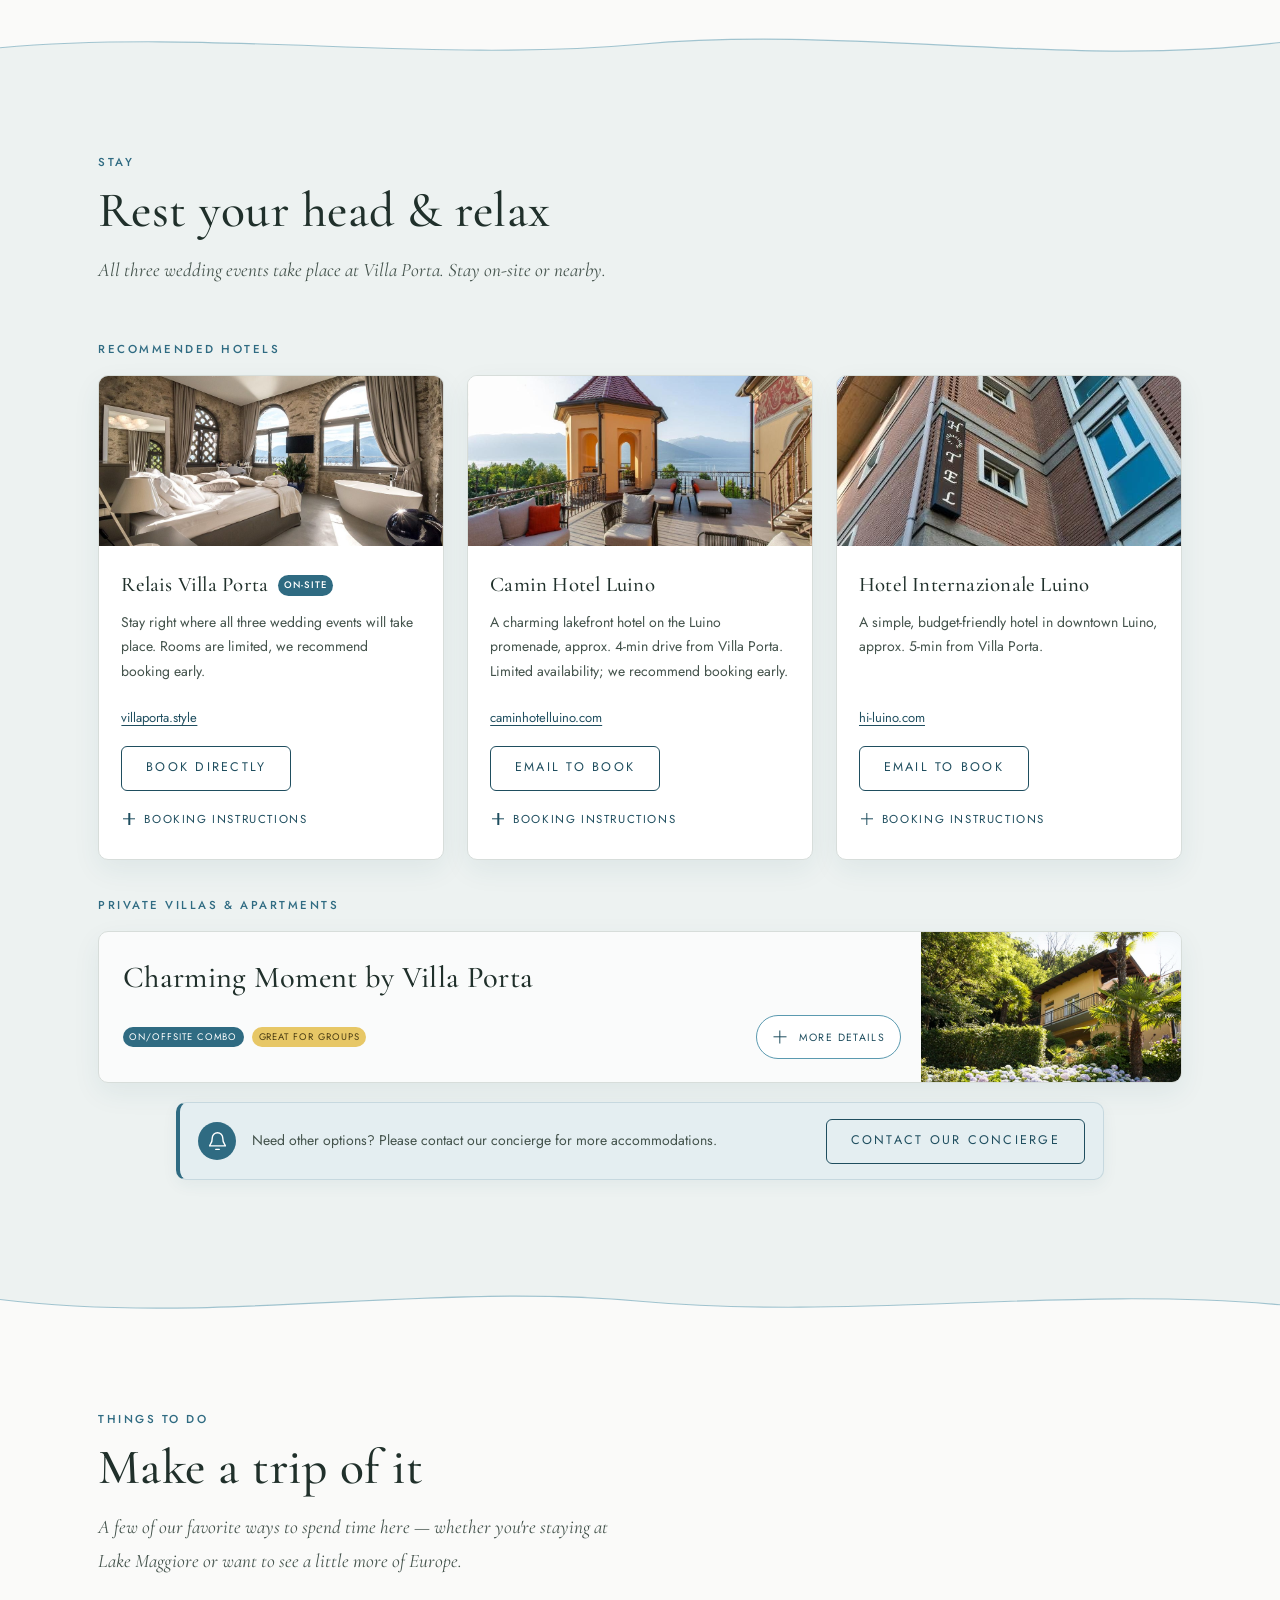
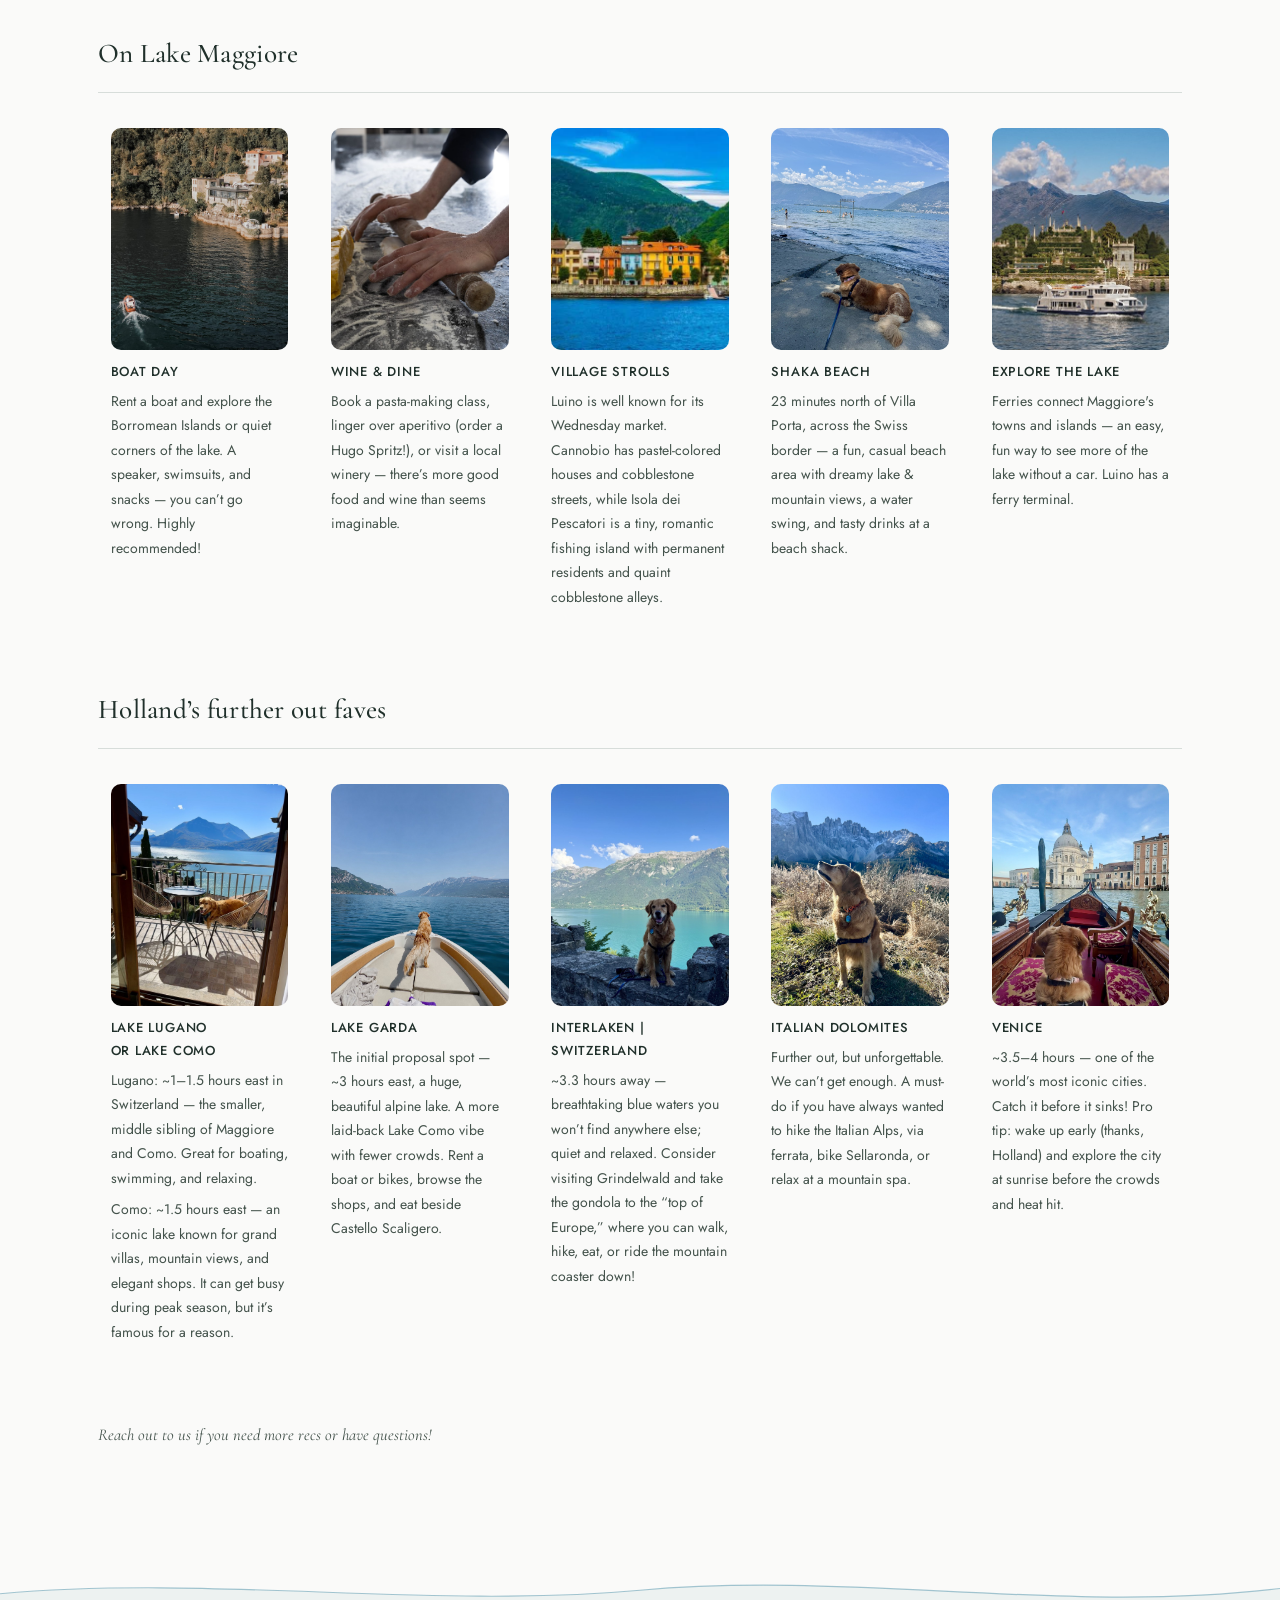
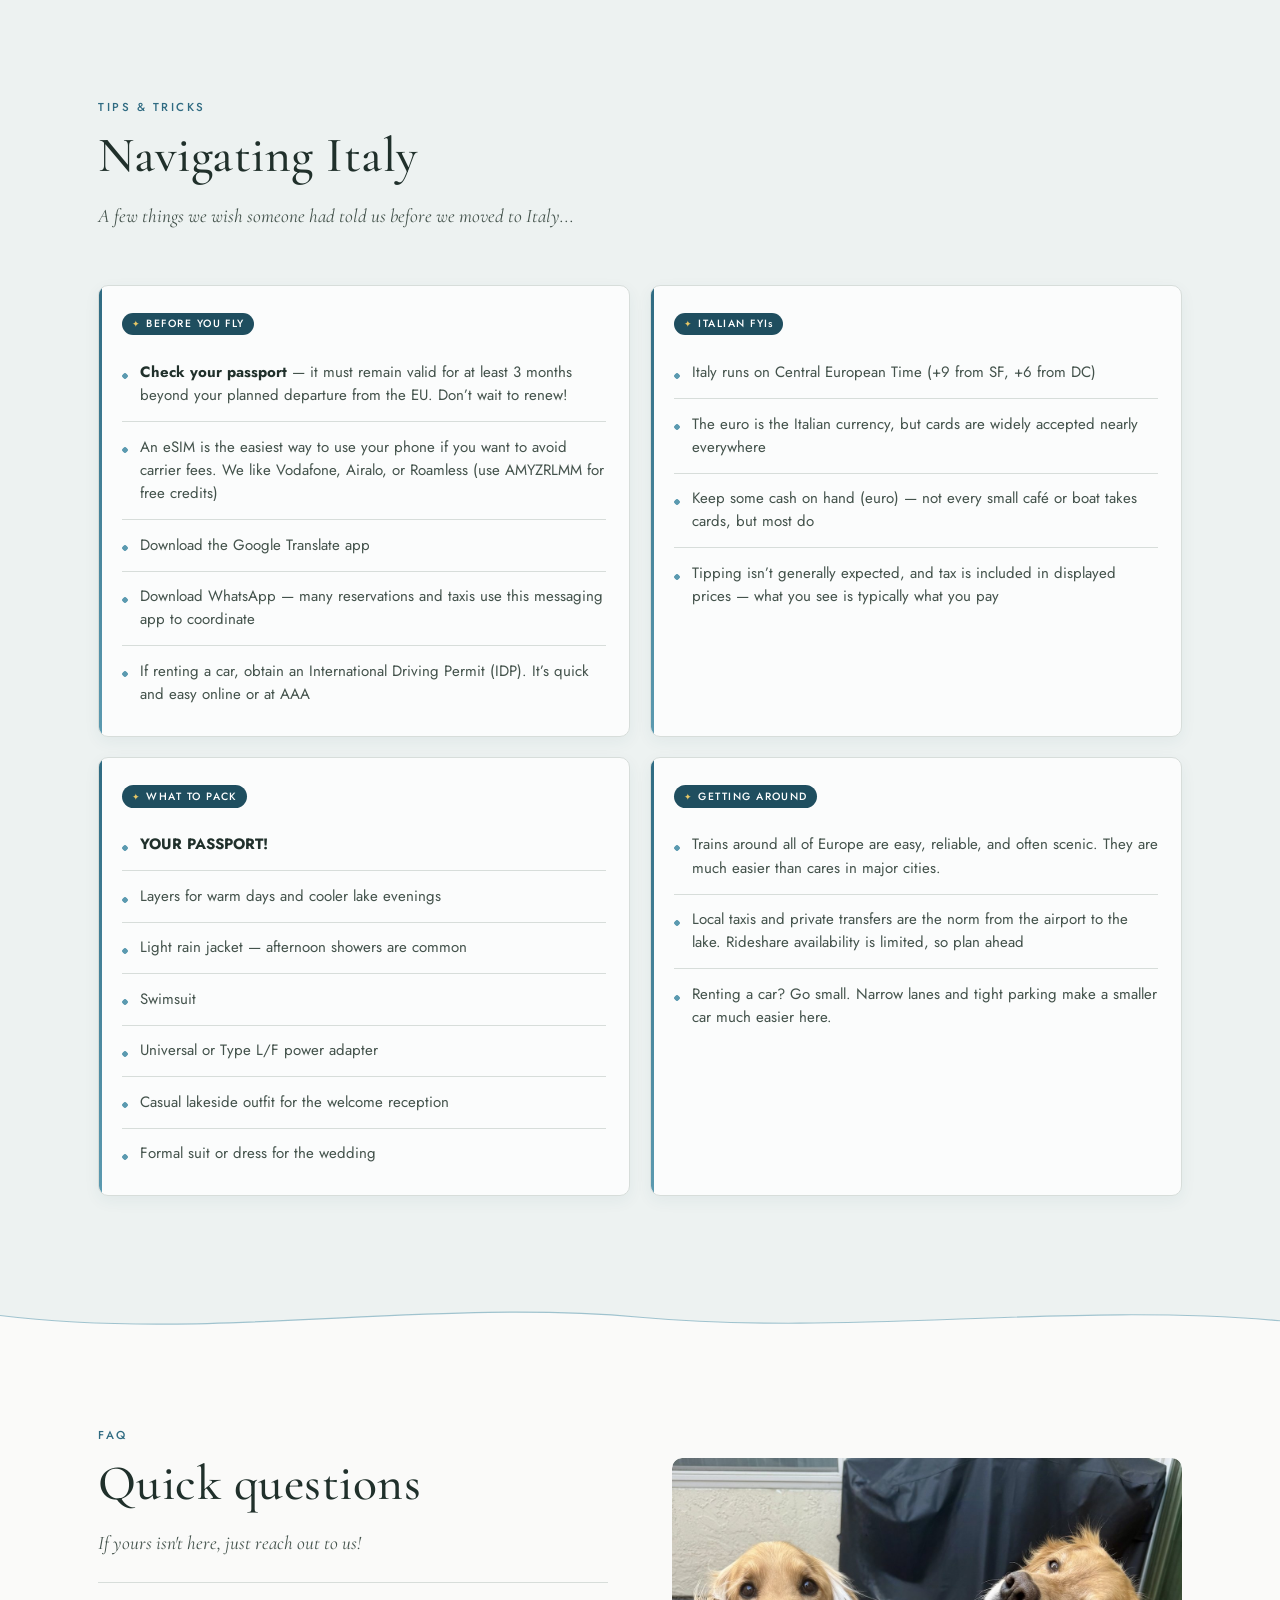
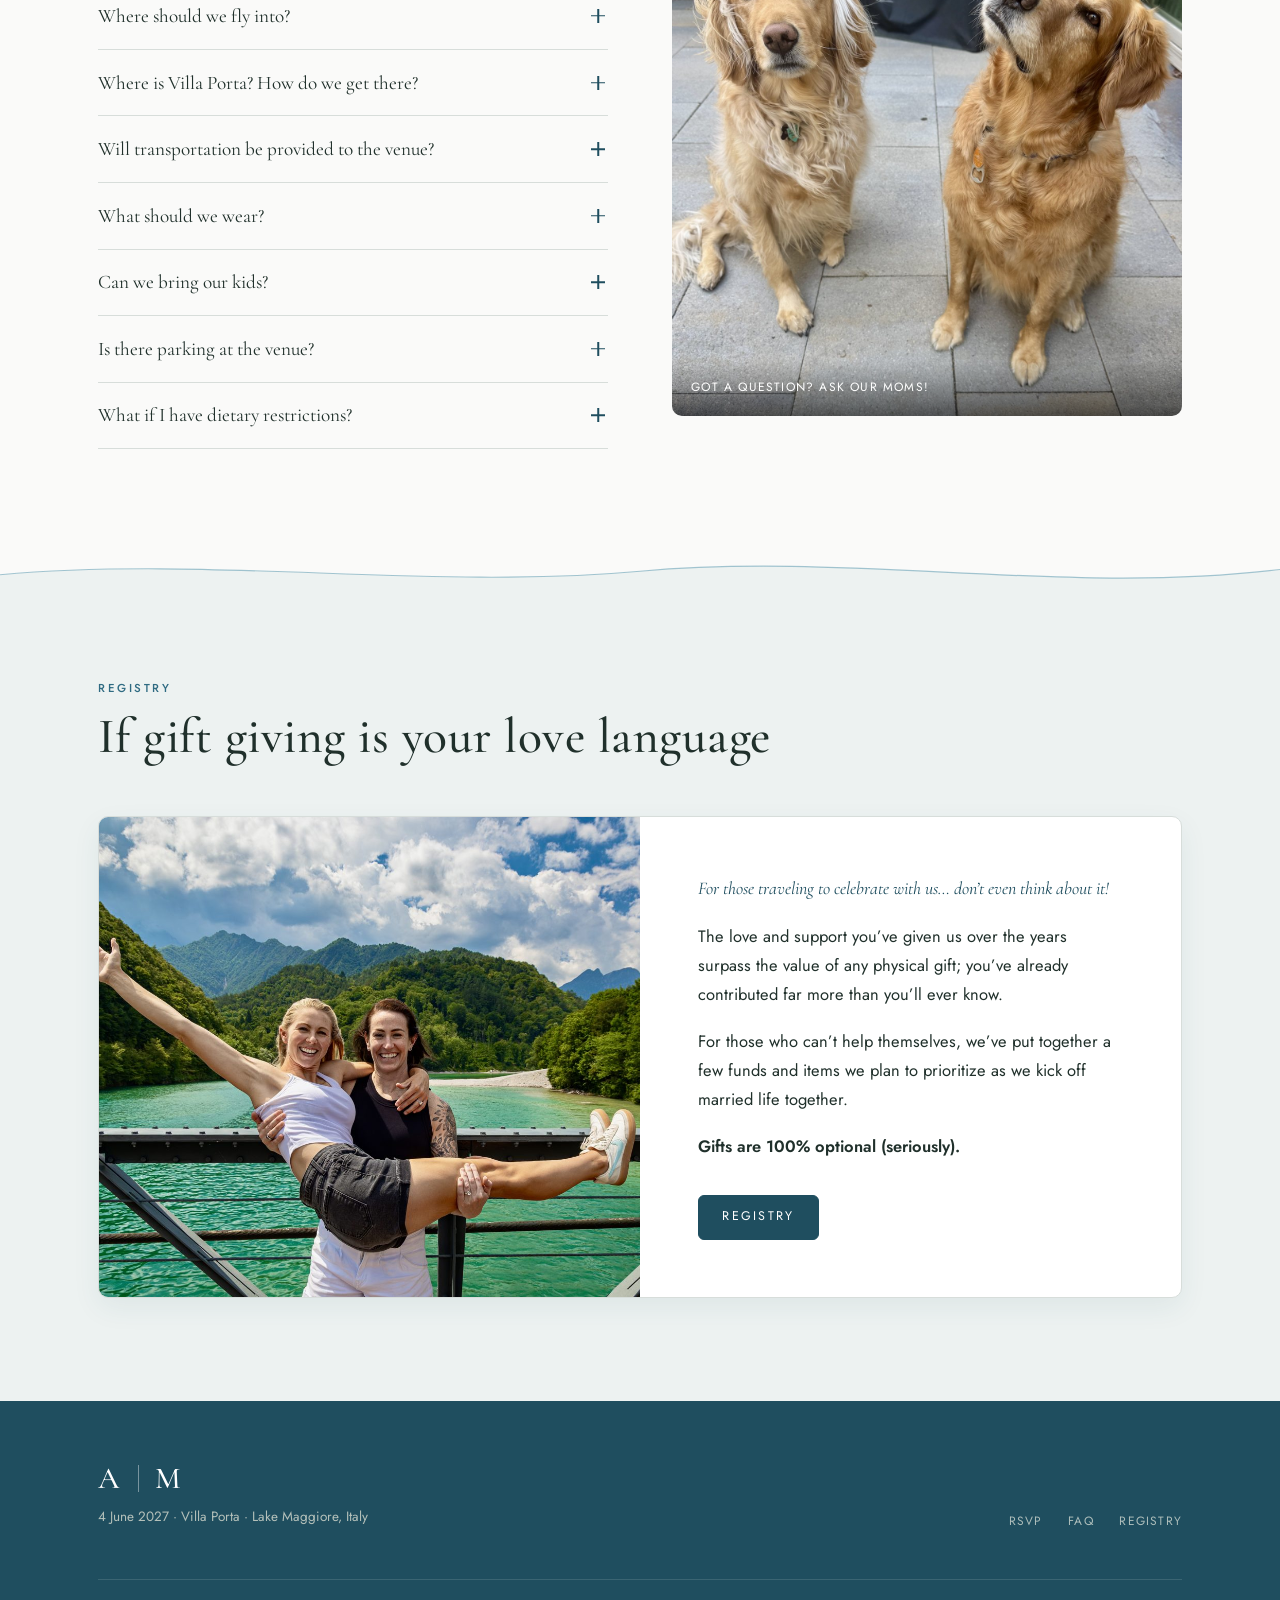
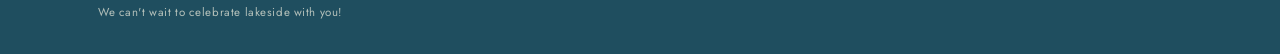
==== commit 74c66584: "Improve homepage navigation and link RSVP to Zola" ====
--- a/index.html
+++ b/index.html
@@ -20,7 +20,7 @@
 <meta name="twitter:description" content="Join us for a weekend on Lake Maggiore as we get married at Villa Porta — 4 June 2027.">
 <meta name="twitter:image" content="https://amyandmegan.com/assets/images/og-share.jpg">
 
-<link rel="stylesheet" href="css/style.css?v=20260815-1">
+<link rel="stylesheet" href="css/style.css?v=20261124-1">
 <link rel="icon" type="image/png" href="assets/images/favicon-32.png" sizes="32x32">
 <link rel="icon" type="image/png" href="assets/images/favicon-16.png" sizes="16x16">
 <link rel="apple-touch-icon" href="assets/images/apple-touch-icon.png">
@@ -54,9 +54,10 @@
   </aside>
 </div>
 
-<nav class="site-nav" inert aria-hidden="true">
+<nav class="site-nav home-nav" inert aria-hidden="true">
   <a href="#top" class="nav-mark">A <span class="mark-bar"></span> M</a>
   <button type="button" class="nav-toggle" aria-label="Open menu" aria-expanded="false" aria-controls="site-navigation">
+    <span class="nav-toggle-label" aria-hidden="true">Menu</span>
     <svg class="icon-menu" viewBox="0 0 24 24" fill="none" stroke="currentColor" stroke-width="1.4"><path d="M3 6h18M3 12h18M3 18h18"/></svg>
     <svg class="icon-close" viewBox="0 0 24 24" fill="none" stroke="currentColor" stroke-width="1.4"><path d="M5 5l14 14M19 5L5 19"/></svg>
   </button>
@@ -72,7 +73,7 @@
     <li><a href="#registry">Registry</a></li>
   </ul>
   <div class="nav-cta">
-    <a href="rsvp.html" class="btn solid">RSVP</a>
+    <a href="https://www.zola.com/wedding/amyandmegan2027/rsvp" class="btn solid">RSVP</a>
   </div>
 </nav>
 
@@ -84,7 +85,7 @@
   <div class="hero-inner">
     <p class="hero-meta">4 June 2027 &middot; Villa Porta &middot; Lake Maggiore, Italy</p>
     <h1 class="hero-names" tabindex="-1">Amy <em>&amp;</em> Megan</h1>
-    <a href="rsvp.html" class="btn on-dark">RSVP</a>
+    <a href="https://www.zola.com/wedding/amyandmegan2027/rsvp" class="btn on-dark">RSVP</a>
   </div>
 </section>
 
--- a/css/style.css
+++ b/css/style.css
@@ -184,6 +184,8 @@
 }
 @media (hover:hover) and (pointer:fine){ .nav-links a:hover{opacity:1; border-color:currentColor;} }
 .nav-links a.active{opacity:1; border-color:currentColor;}
+.home-nav .nav-links a{font-size:13px; font-weight:600; letter-spacing:.12em; opacity:1;}
+.home-nav:not(.scrolled){background-color:rgba(15,35,36,.66);}
 .nav-cta .btn{min-height:42px; padding:.65em 1.55em; font-size:11.5px; font-weight:500;}
 .site-nav:not(.scrolled) .nav-mark,.site-nav:not(.scrolled) .nav-links a{text-shadow:0 1px 8px rgba(0,0,0,.38);}
 .site-nav:not(.scrolled) .nav-cta .btn.solid{
@@ -198,6 +200,7 @@
   background:none; border:0; color:inherit; cursor:pointer; padding:11px; position:relative; z-index:210;
 }
 .nav-toggle svg{width:22px; height:22px;}
+.nav-toggle-label{display:none;}
 .nav-toggle .icon-close{display:none;}
 .nav-toggle.open .icon-menu{display:none;}
 .nav-toggle.open .icon-close{display:block;}
@@ -217,6 +220,14 @@
   .nav-links a{display:block; padding:.9rem 0; border-bottom:1px solid var(--line); opacity:1;}
   .nav-cta{display:none;}
   .nav-toggle{display:inline-flex;}
+  .home-nav .nav-links{overflow-y:auto;}
+  .home-nav .nav-links a{font-size:14px;}
+  .home-nav .nav-toggle{width:auto; gap:.5rem; padding-inline:0;}
+  .home-nav .nav-toggle-label{
+    display:inline; font-family:var(--sans); font-size:13px; font-weight:600;
+    letter-spacing:.12em; text-transform:uppercase;
+  }
+  .home-nav .nav-toggle.open .nav-toggle-label{visibility:hidden;}
   .nav-backdrop{
     display:block; position:fixed; inset:0; z-index:150;
     background:rgba(10,14,12,.35); opacity:0; pointer-events:none;
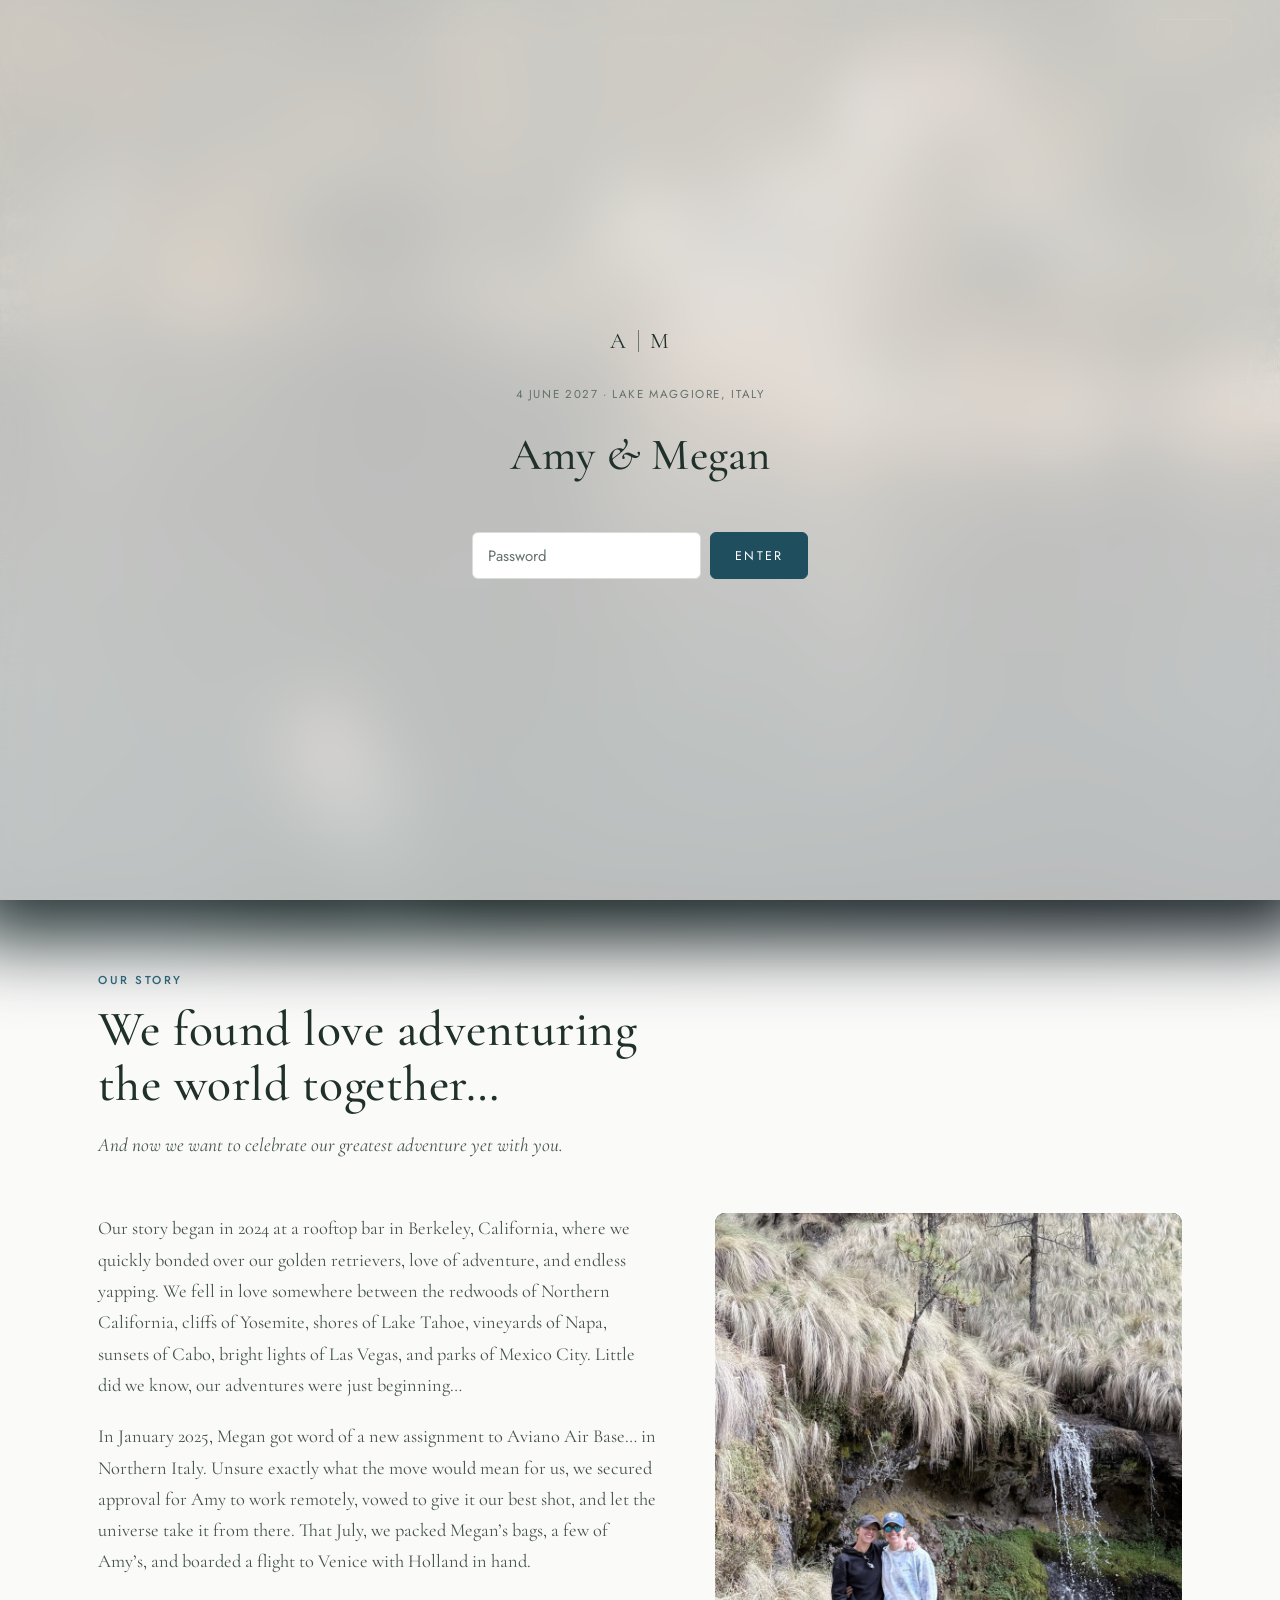
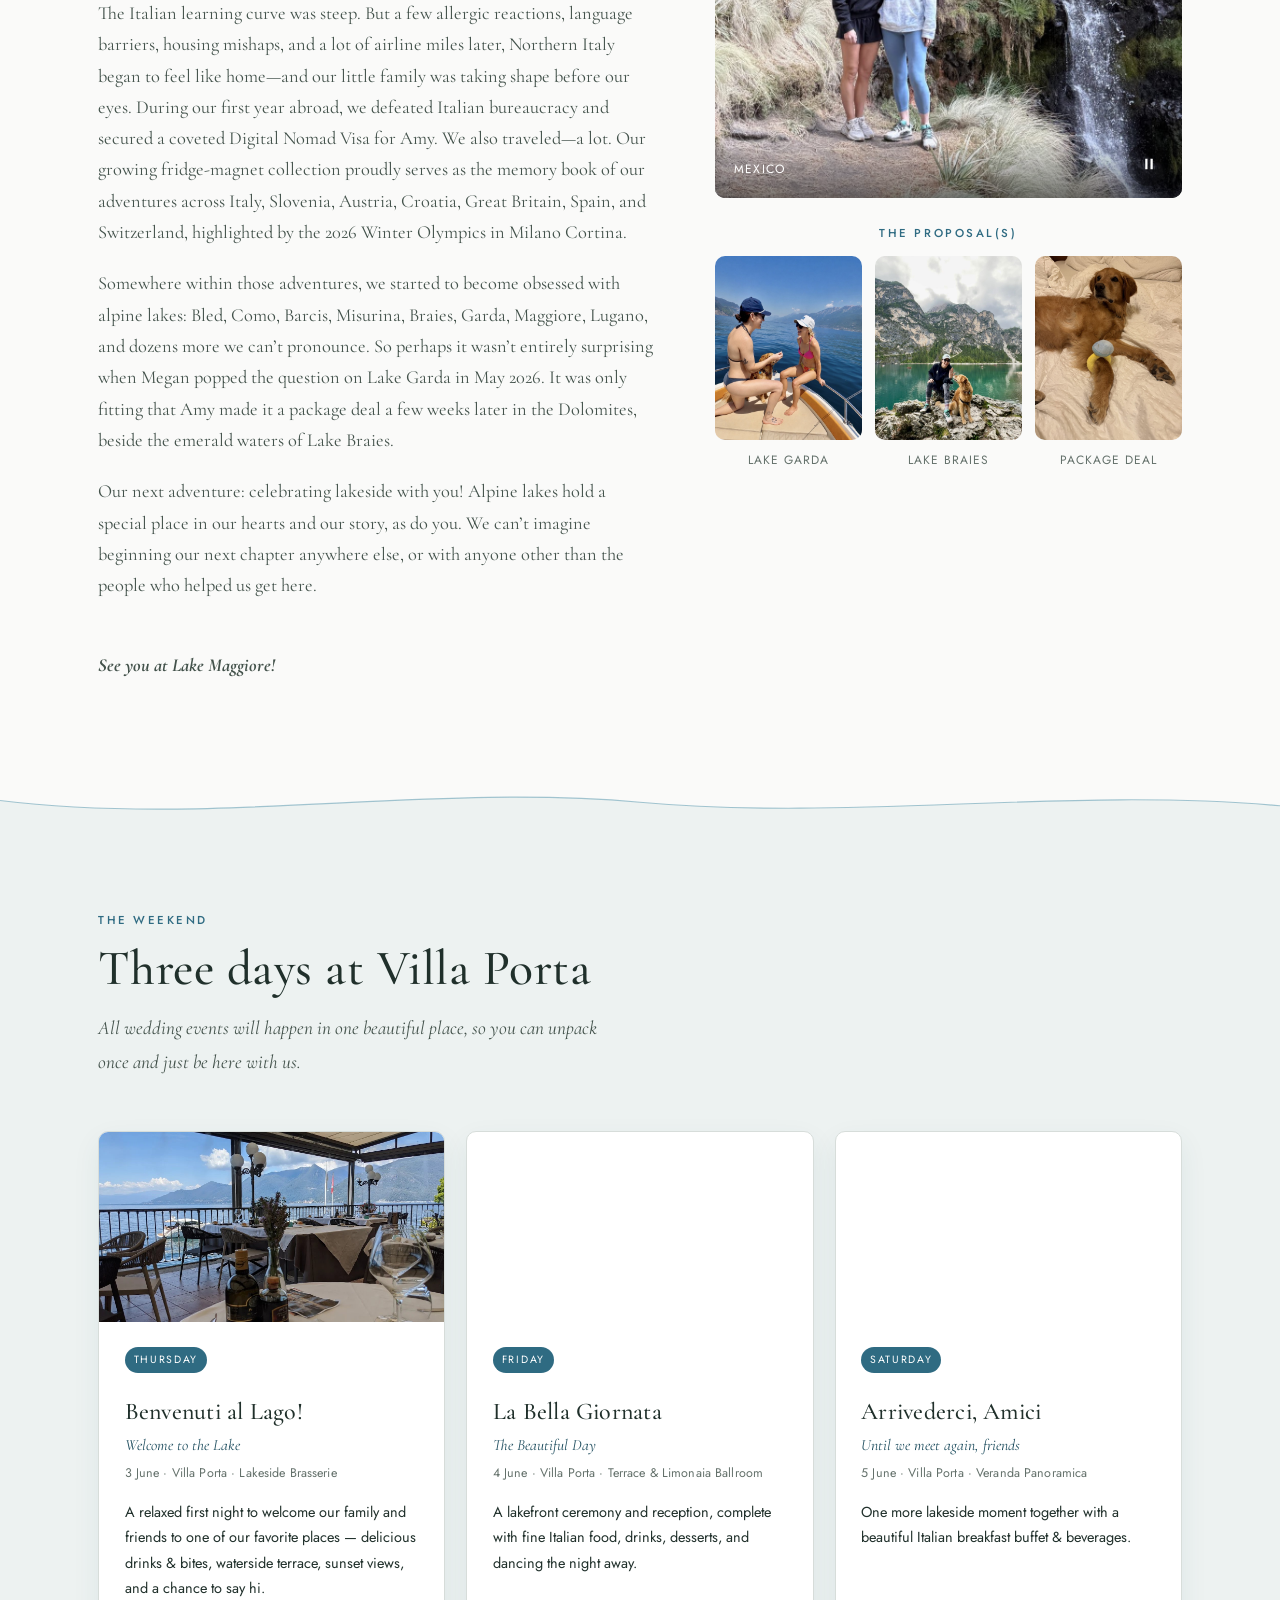
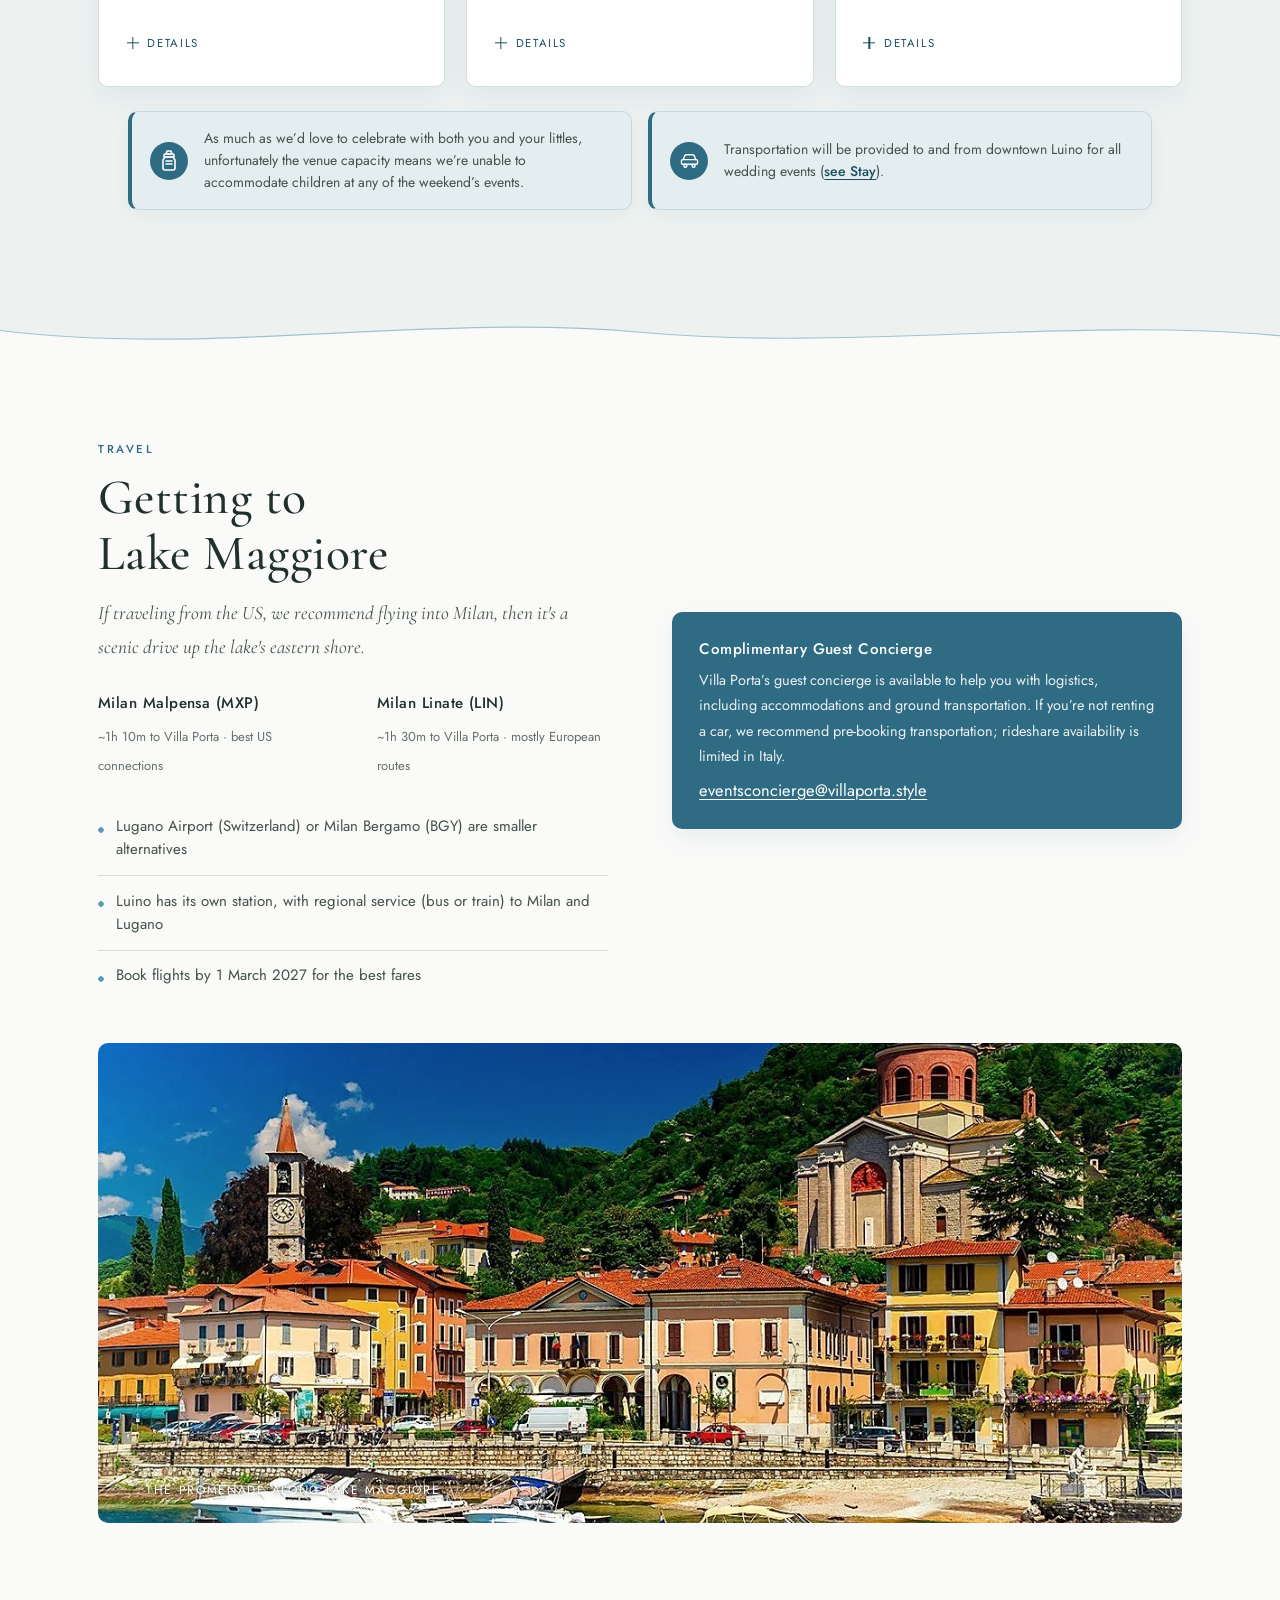
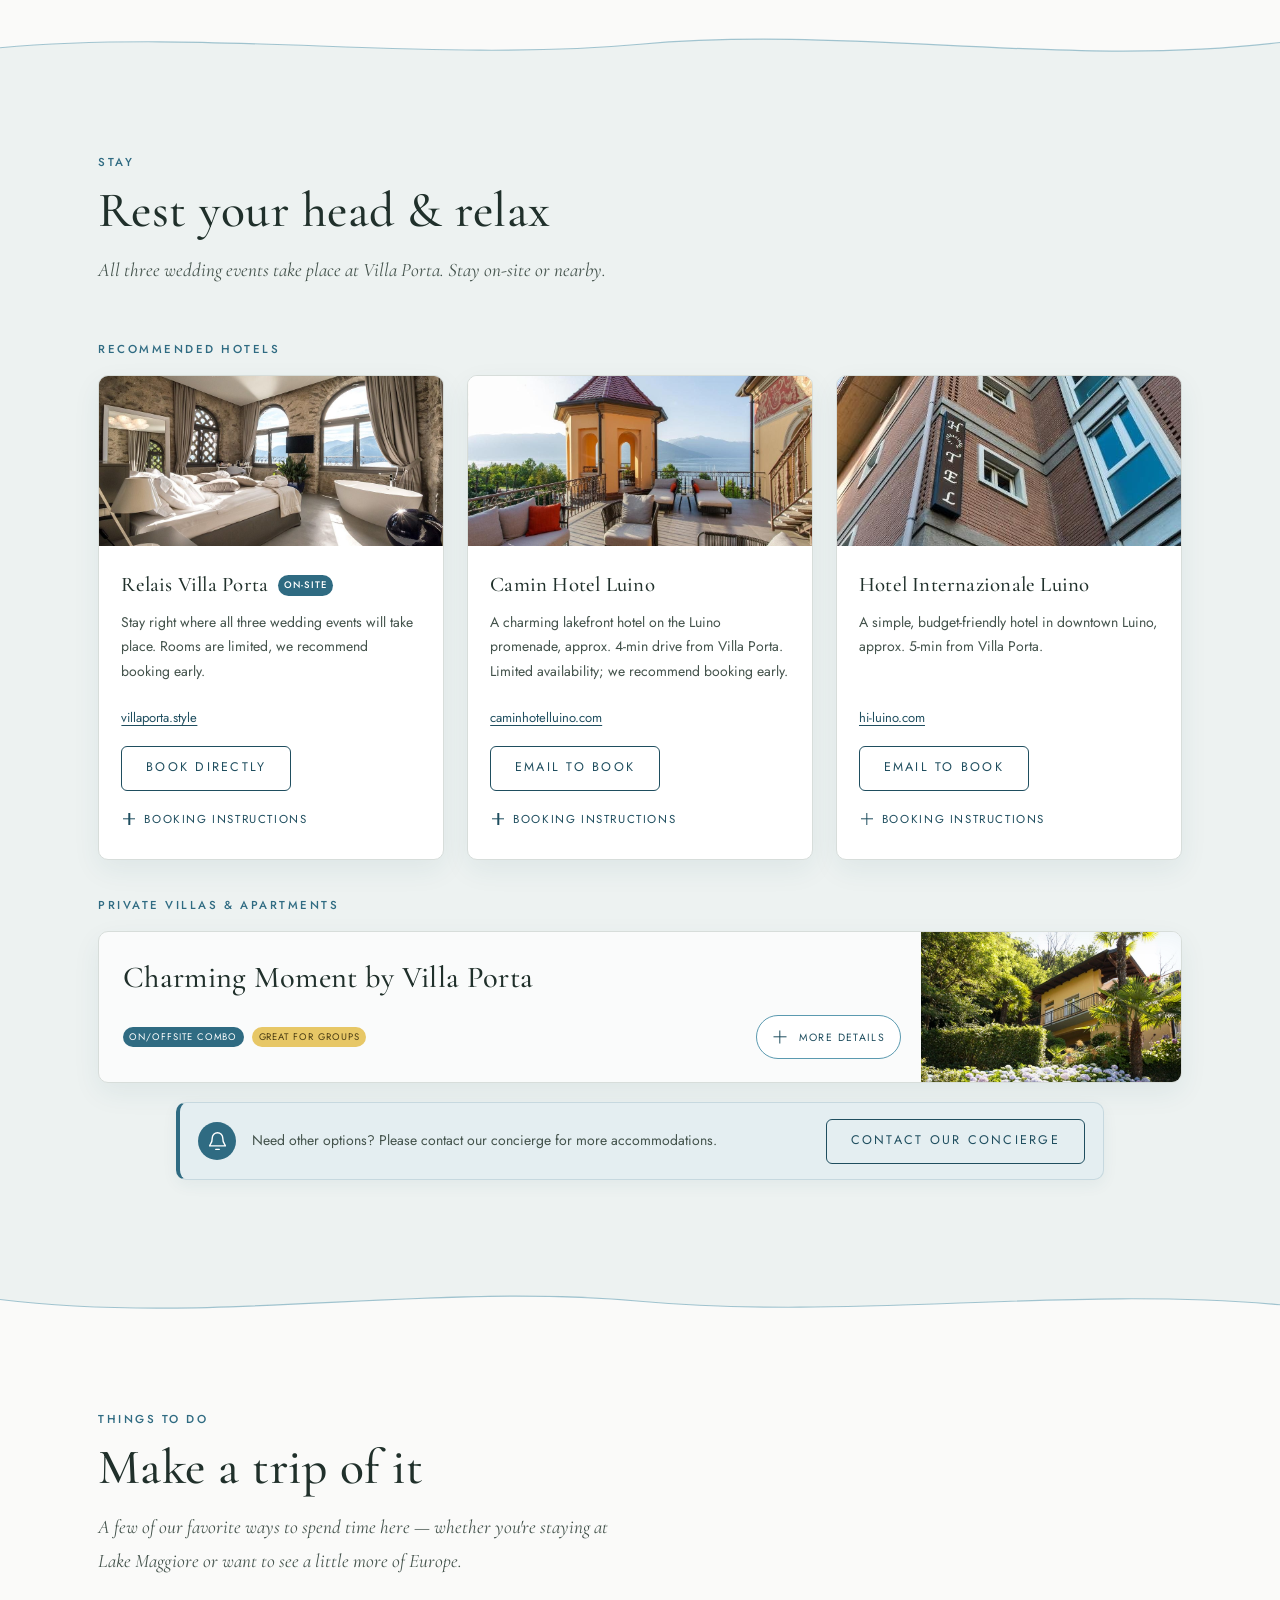
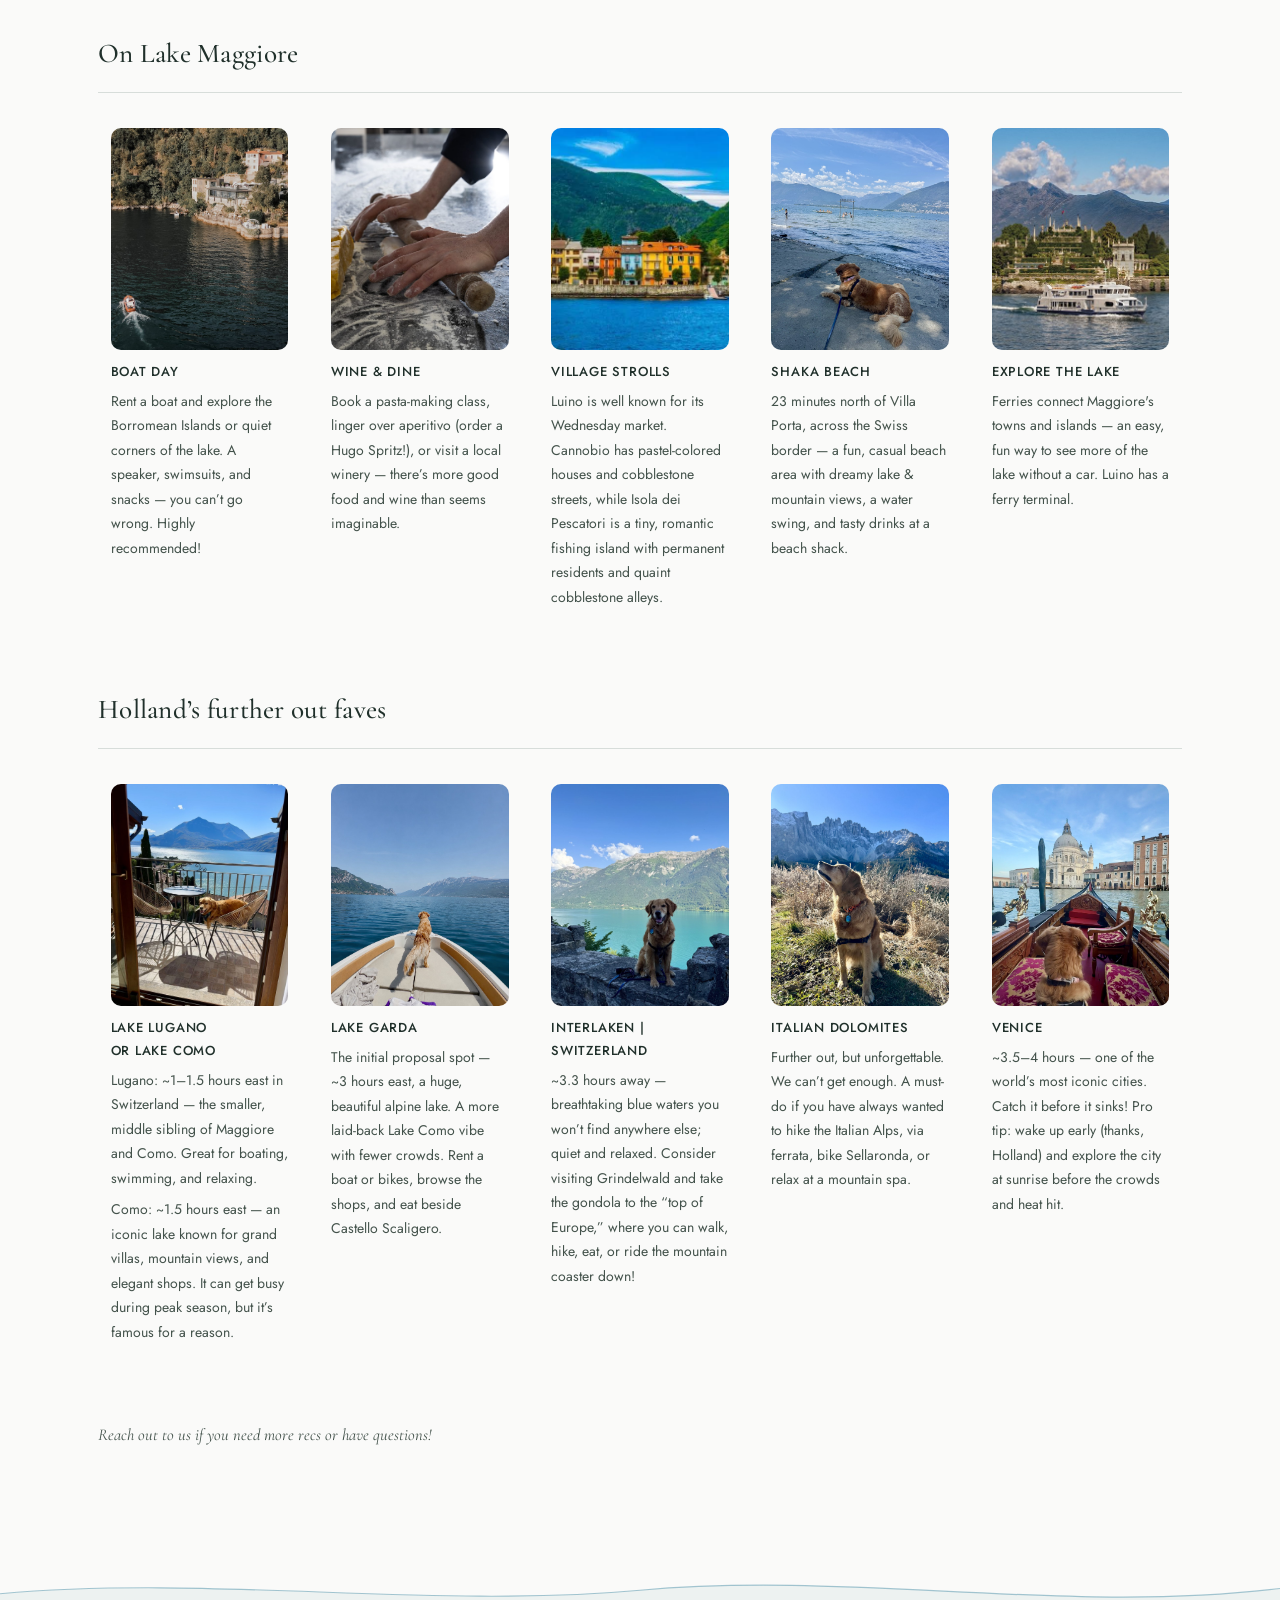
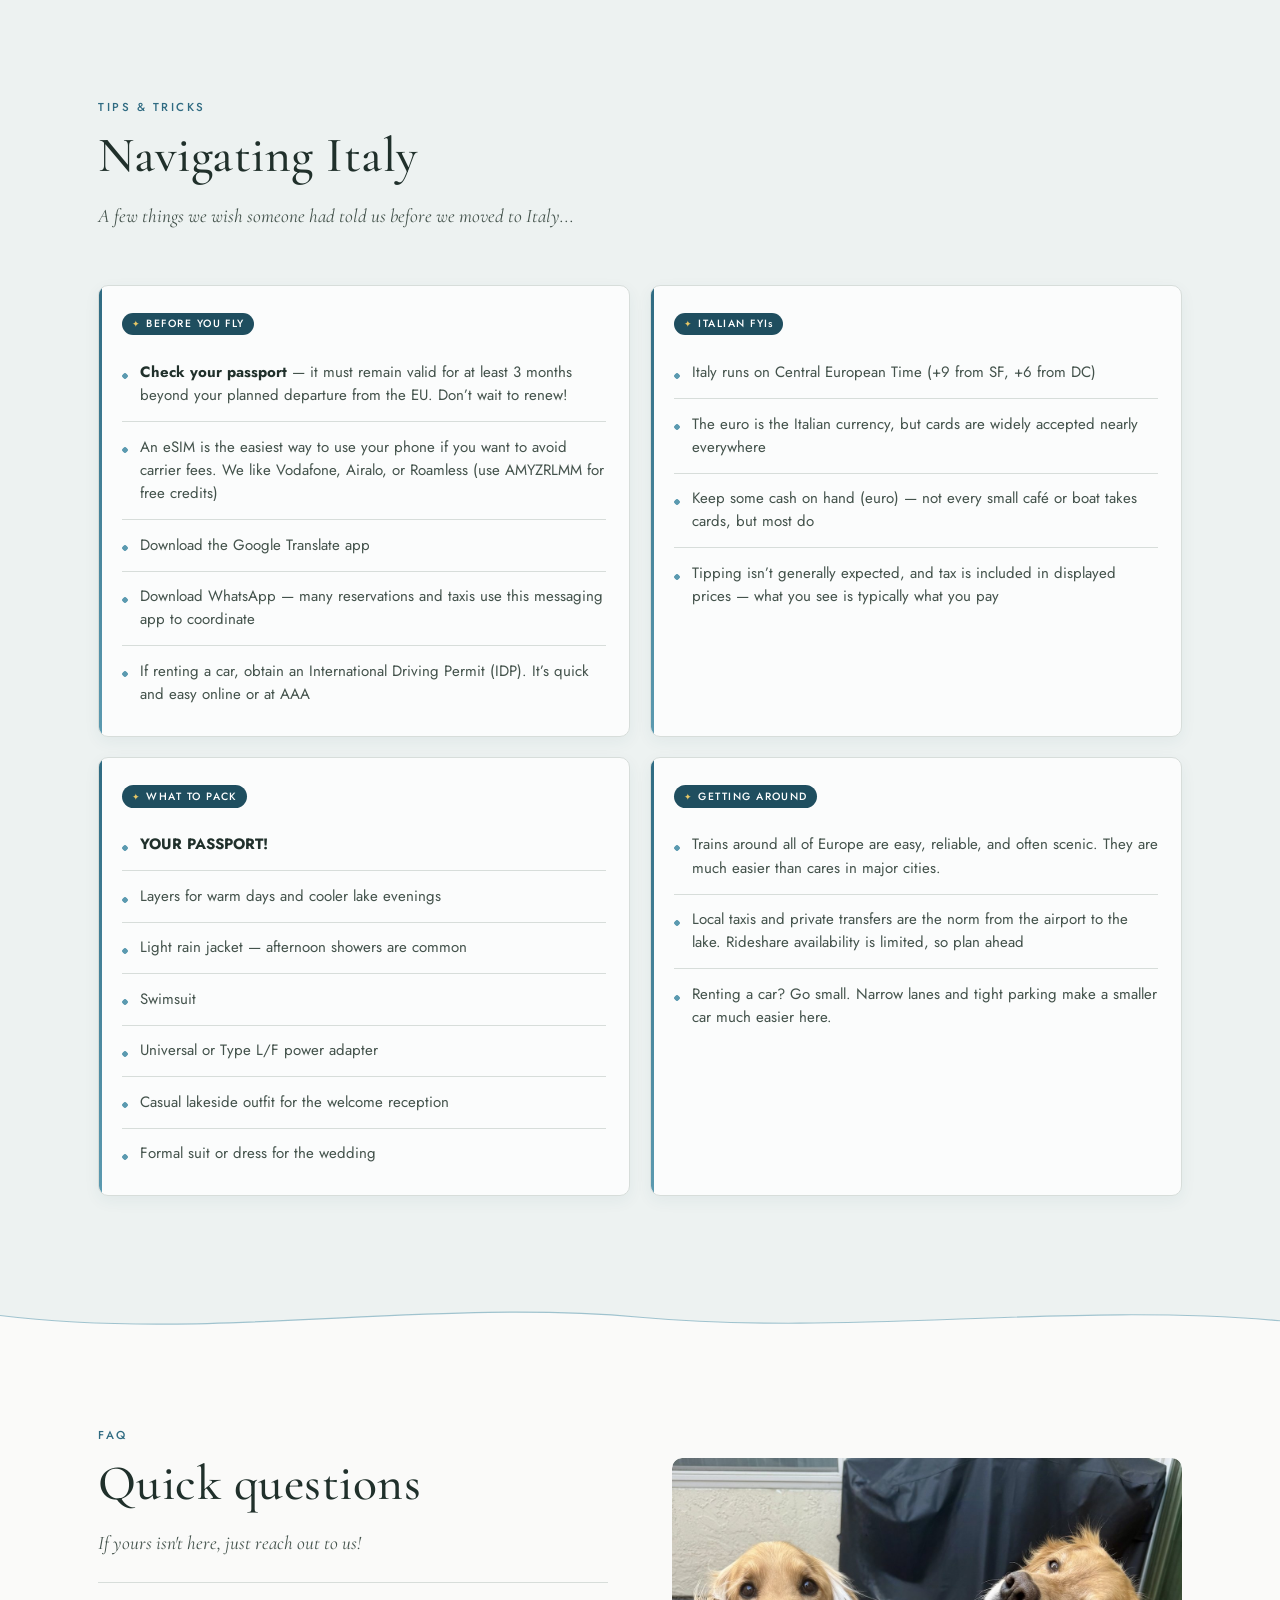
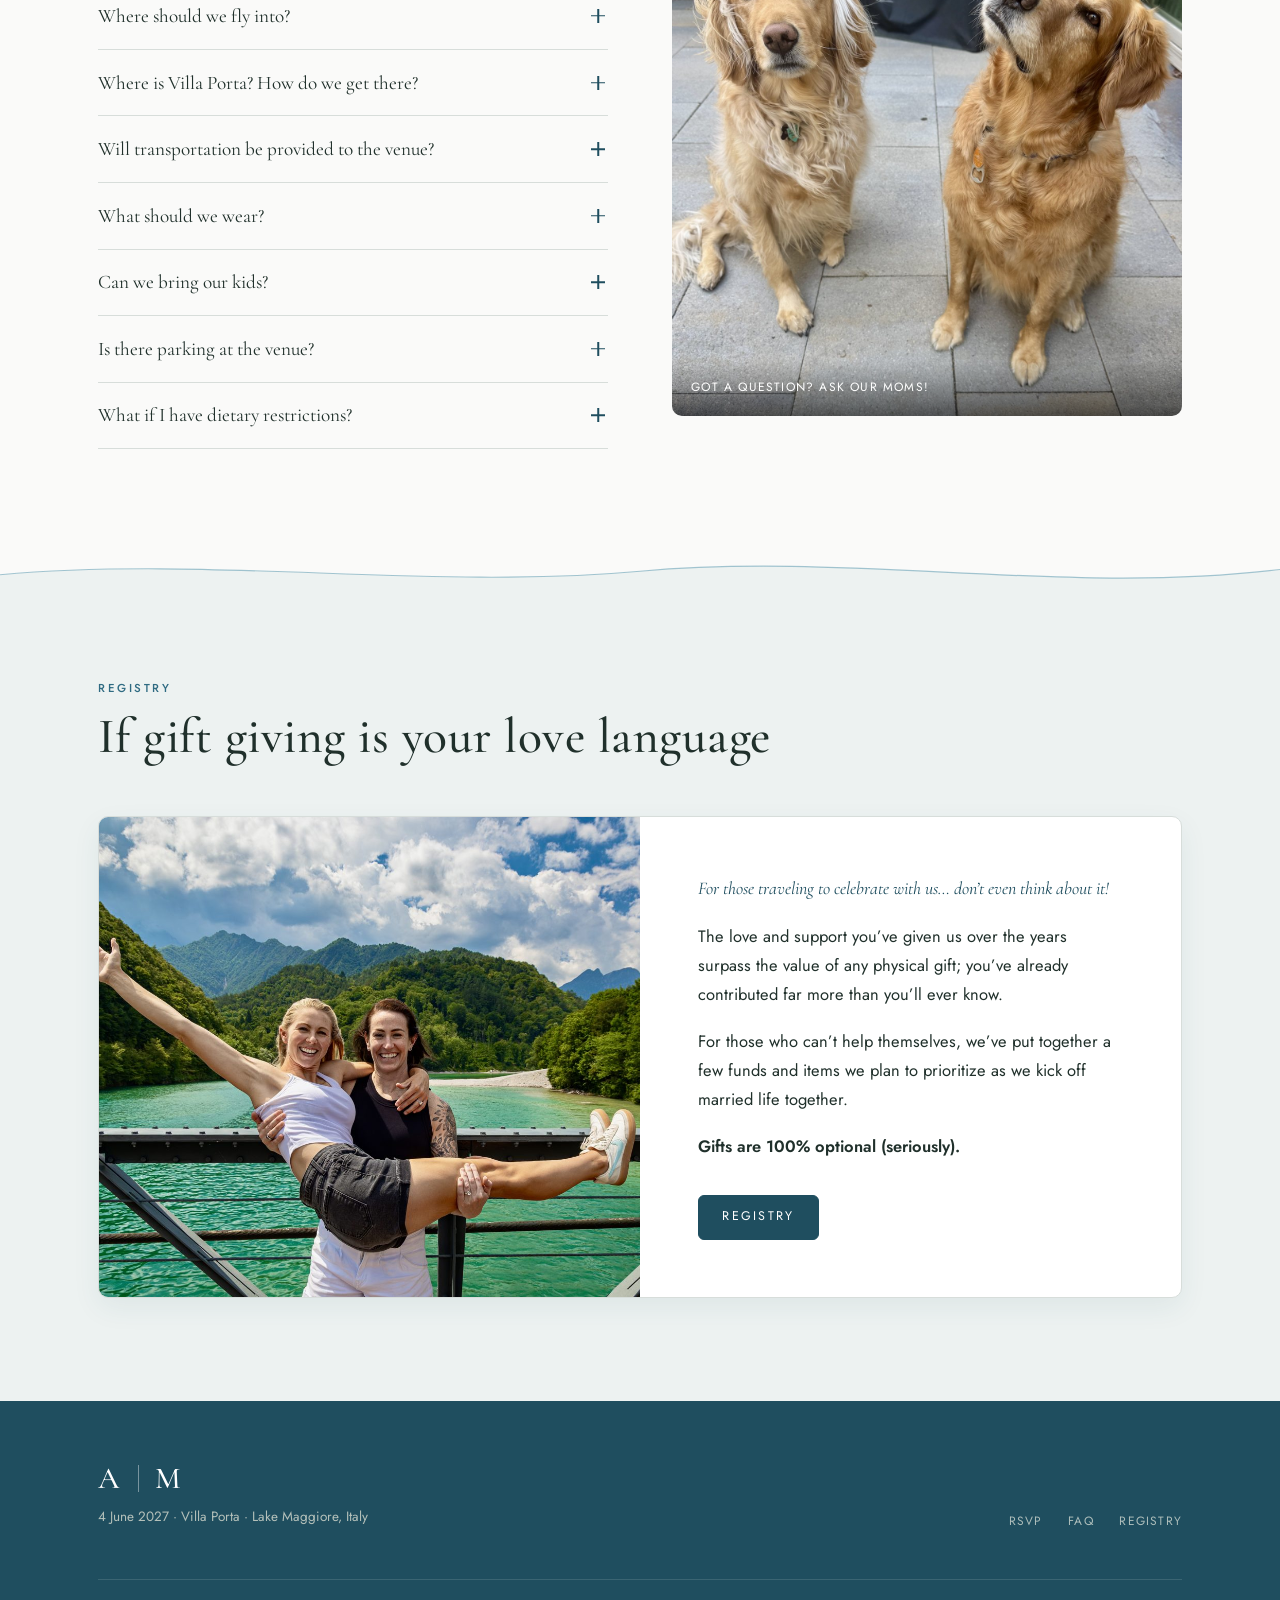
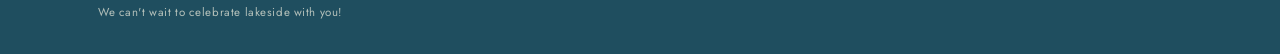
==== commit c0c24c6b: "Improve mobile menu close contrast and add RSVP link" ====
--- a/index.html
+++ b/index.html
@@ -20,7 +20,7 @@
 <meta name="twitter:description" content="Join us for a weekend on Lake Maggiore as we get married at Villa Porta — 4 June 2027.">
 <meta name="twitter:image" content="https://amyandmegan.com/assets/images/og-share.jpg">
 
-<link rel="stylesheet" href="css/style.css?v=20261124-1">
+<link rel="stylesheet" href="css/style.css?v=20261124-2">
 <link rel="icon" type="image/png" href="assets/images/favicon-32.png" sizes="32x32">
 <link rel="icon" type="image/png" href="assets/images/favicon-16.png" sizes="16x16">
 <link rel="apple-touch-icon" href="assets/images/apple-touch-icon.png">
@@ -63,6 +63,7 @@
   </button>
   <div class="nav-backdrop"></div>
   <ul class="nav-links" id="site-navigation">
+    <li class="mobile-nav-rsvp"><a href="https://www.zola.com/wedding/amyandmegan2027/rsvp">RSVP</a></li>
     <li><a href="#story">Our story</a></li>
     <li><a href="#weekend">The weekend</a></li>
     <li><a href="#travel">Travel</a></li>
--- a/css/style.css
+++ b/css/style.css
@@ -200,7 +200,7 @@
   background:none; border:0; color:inherit; cursor:pointer; padding:11px; position:relative; z-index:210;
 }
 .nav-toggle svg{width:22px; height:22px;}
-.nav-toggle-label{display:none;}
+.nav-toggle-label,.mobile-nav-rsvp{display:none;}
 .nav-toggle .icon-close{display:none;}
 .nav-toggle.open .icon-menu{display:none;}
 .nav-toggle.open .icon-close{display:block;}
@@ -222,11 +222,14 @@
   .nav-toggle{display:inline-flex;}
   .home-nav .nav-links{overflow-y:auto;}
   .home-nav .nav-links a{font-size:14px;}
+  .home-nav .mobile-nav-rsvp{display:block;}
+  .home-nav .mobile-nav-rsvp a{color:var(--accent-dark);}
   .home-nav .nav-toggle{width:auto; gap:.5rem; padding-inline:0;}
   .home-nav .nav-toggle-label{
     display:inline; font-family:var(--sans); font-size:13px; font-weight:600;
     letter-spacing:.12em; text-transform:uppercase;
   }
+  .home-nav .nav-toggle.open .icon-close{stroke:var(--ink);}
   .home-nav .nav-toggle.open .nav-toggle-label{visibility:hidden;}
   .nav-backdrop{
     display:block; position:fixed; inset:0; z-index:150;
